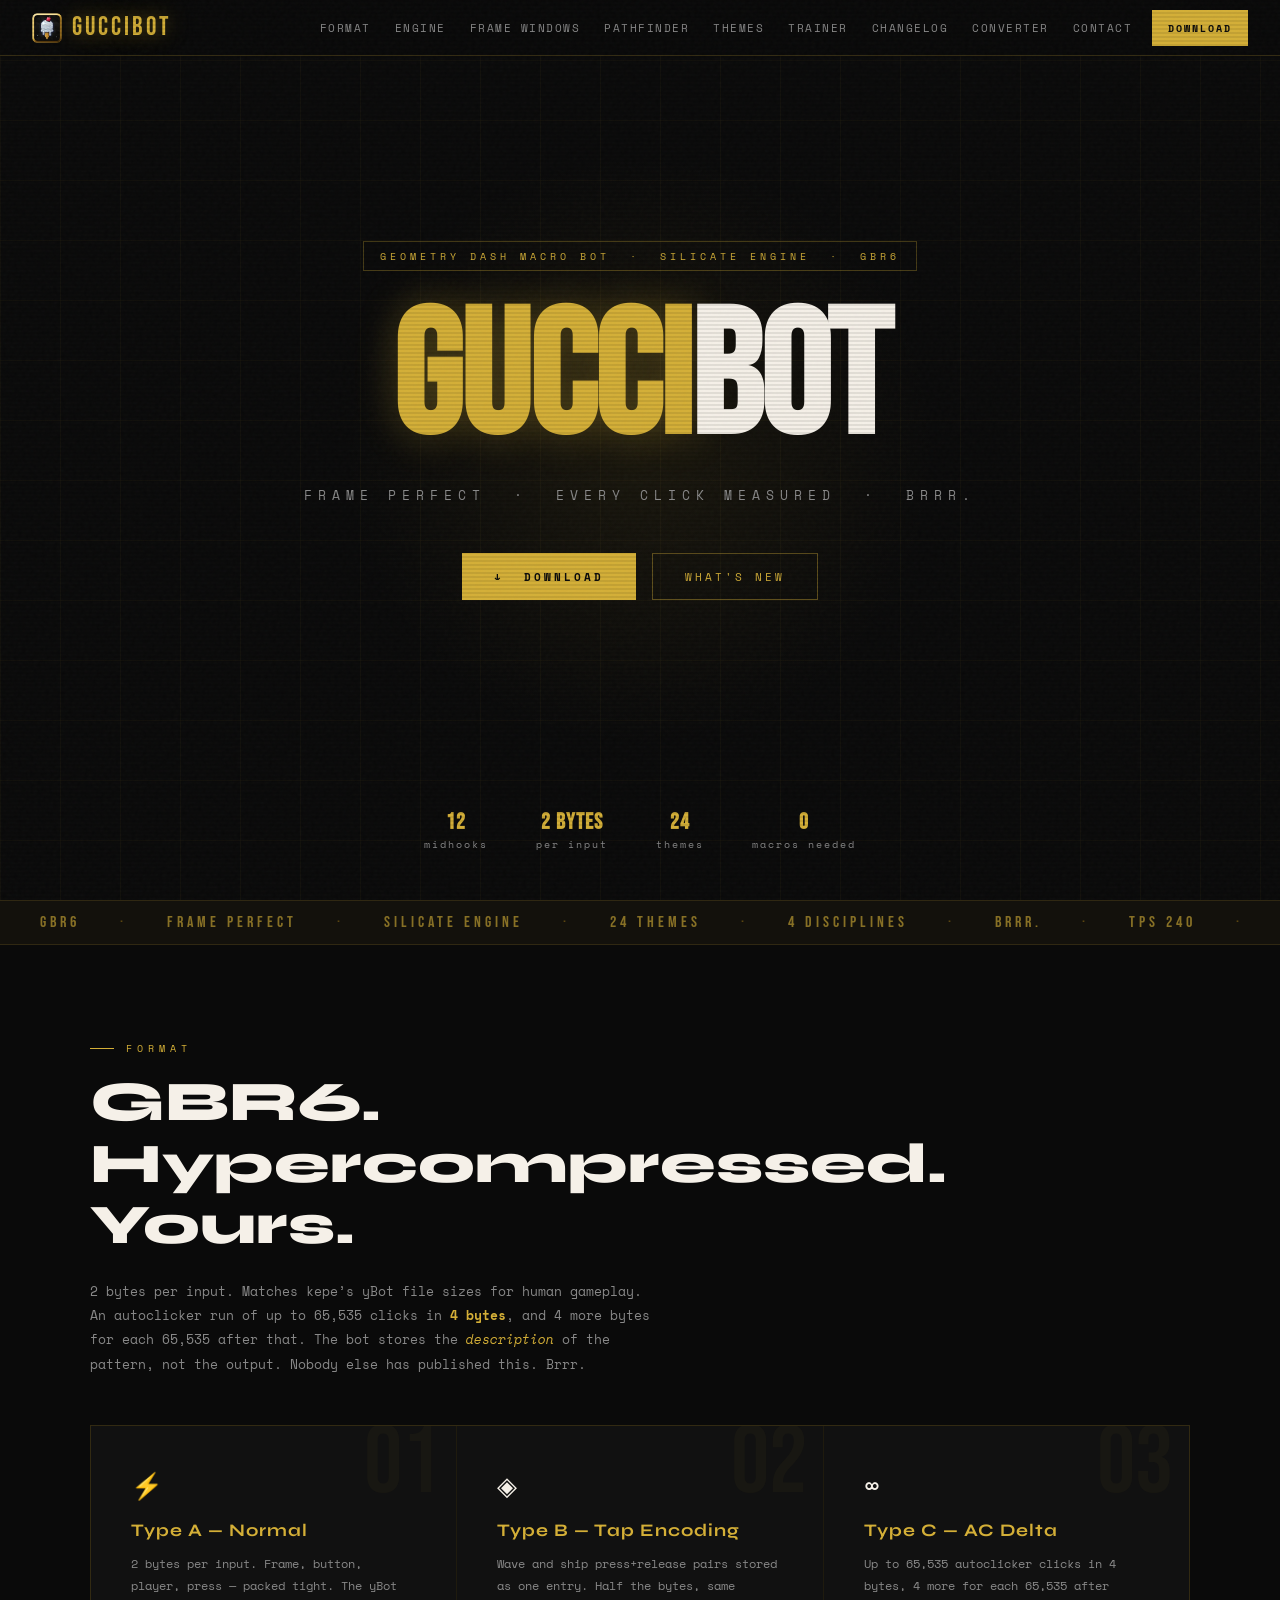
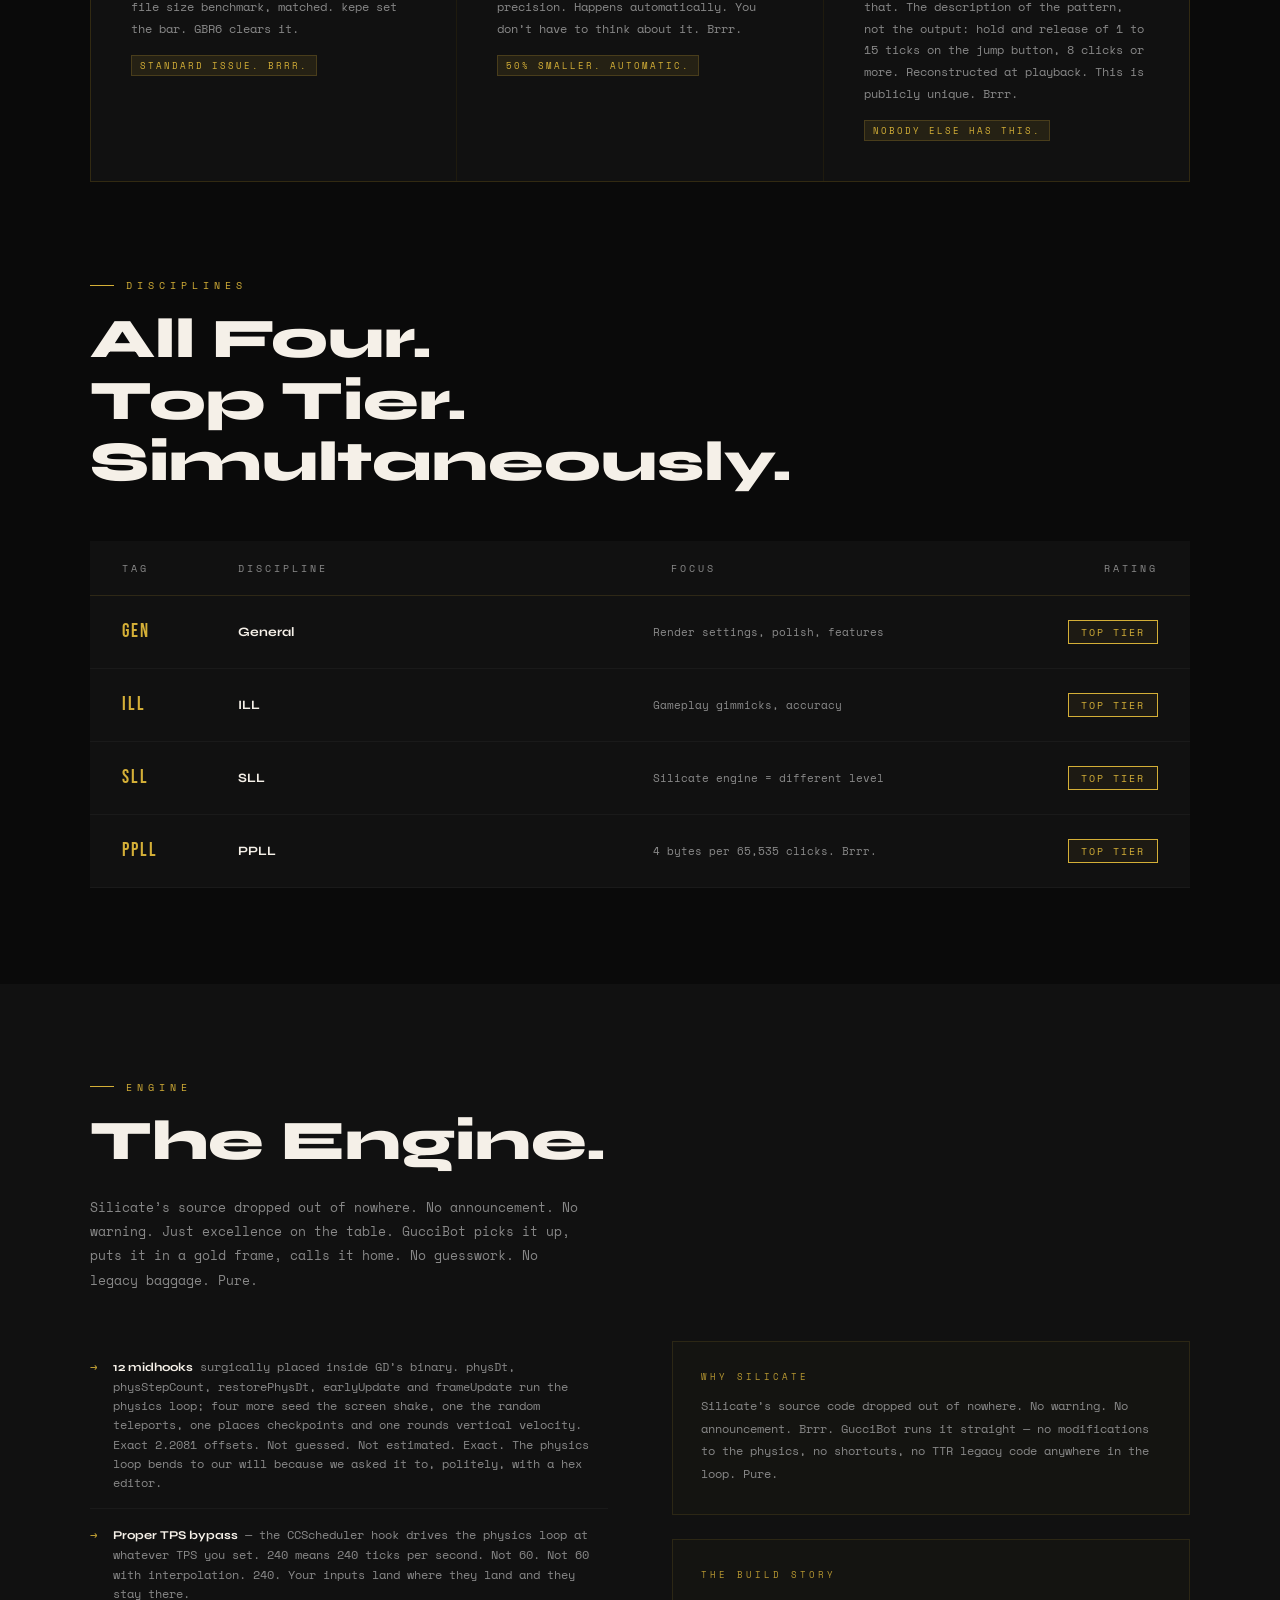
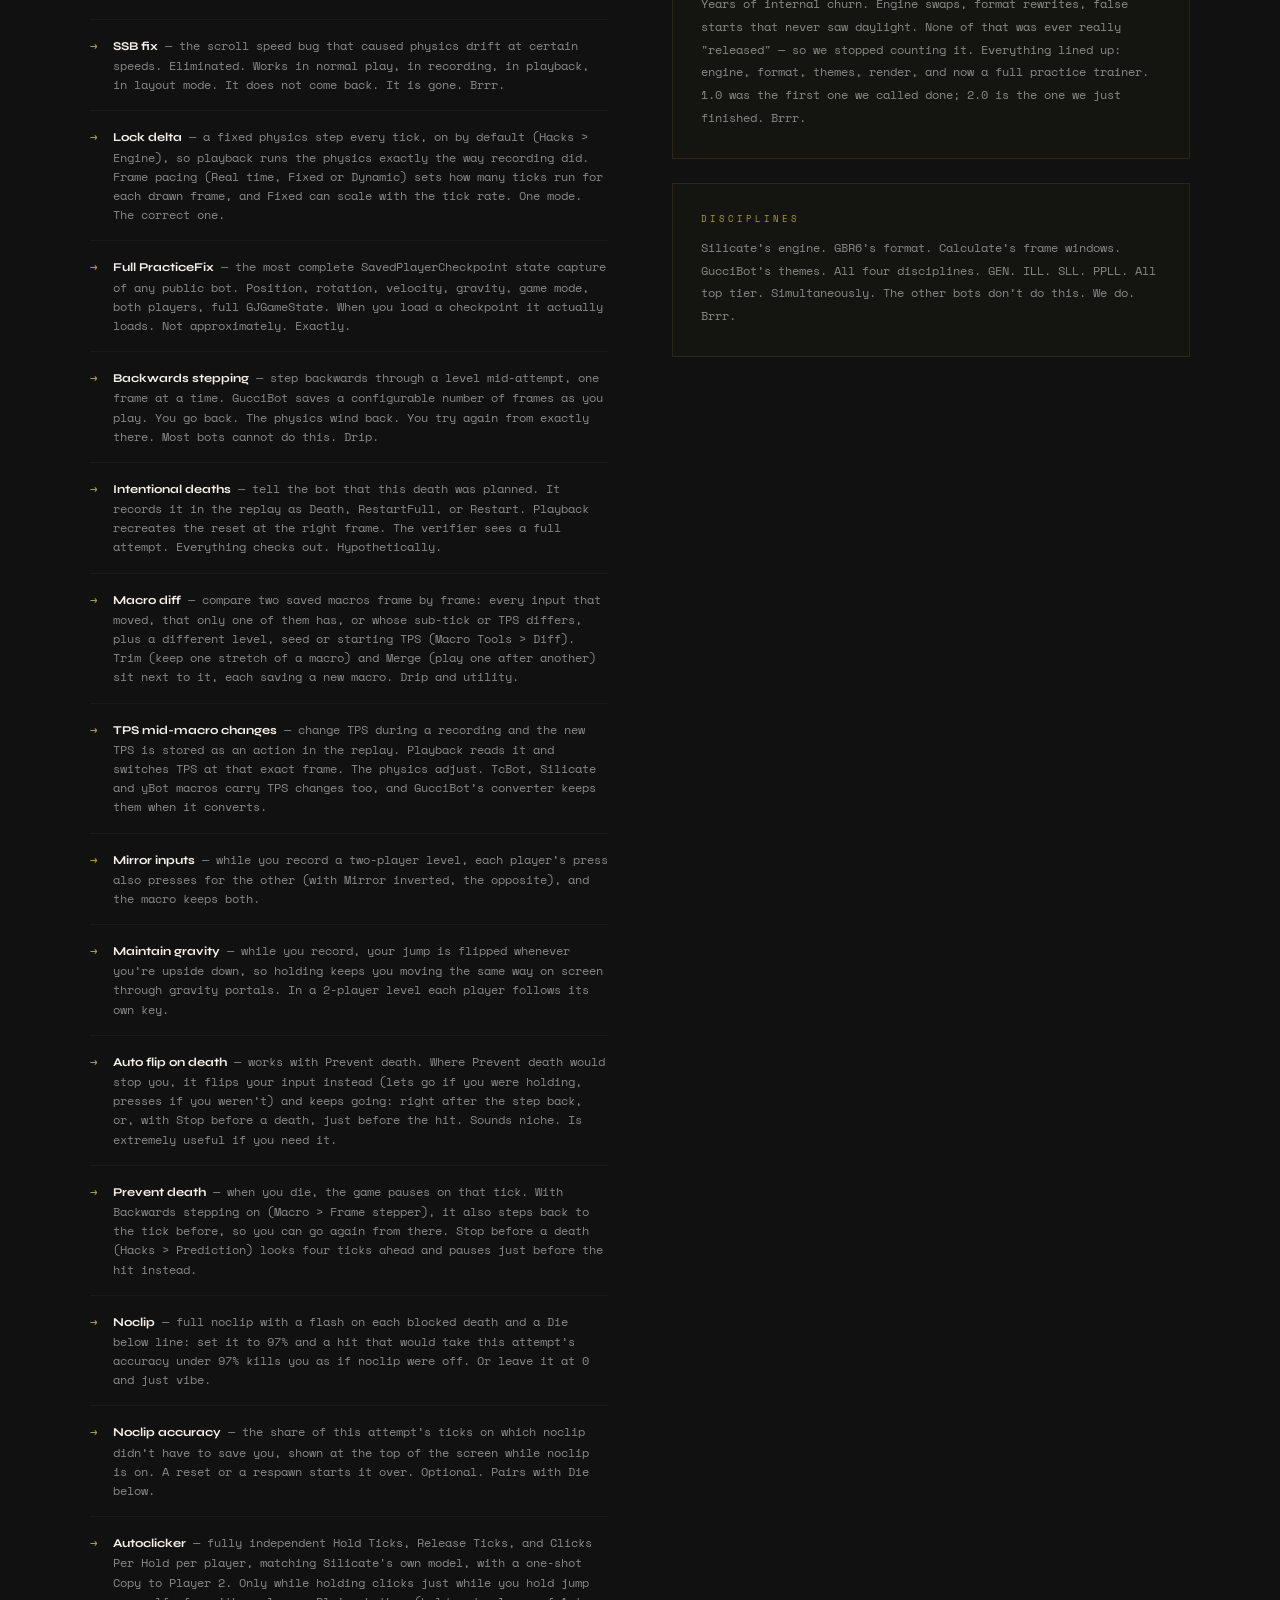
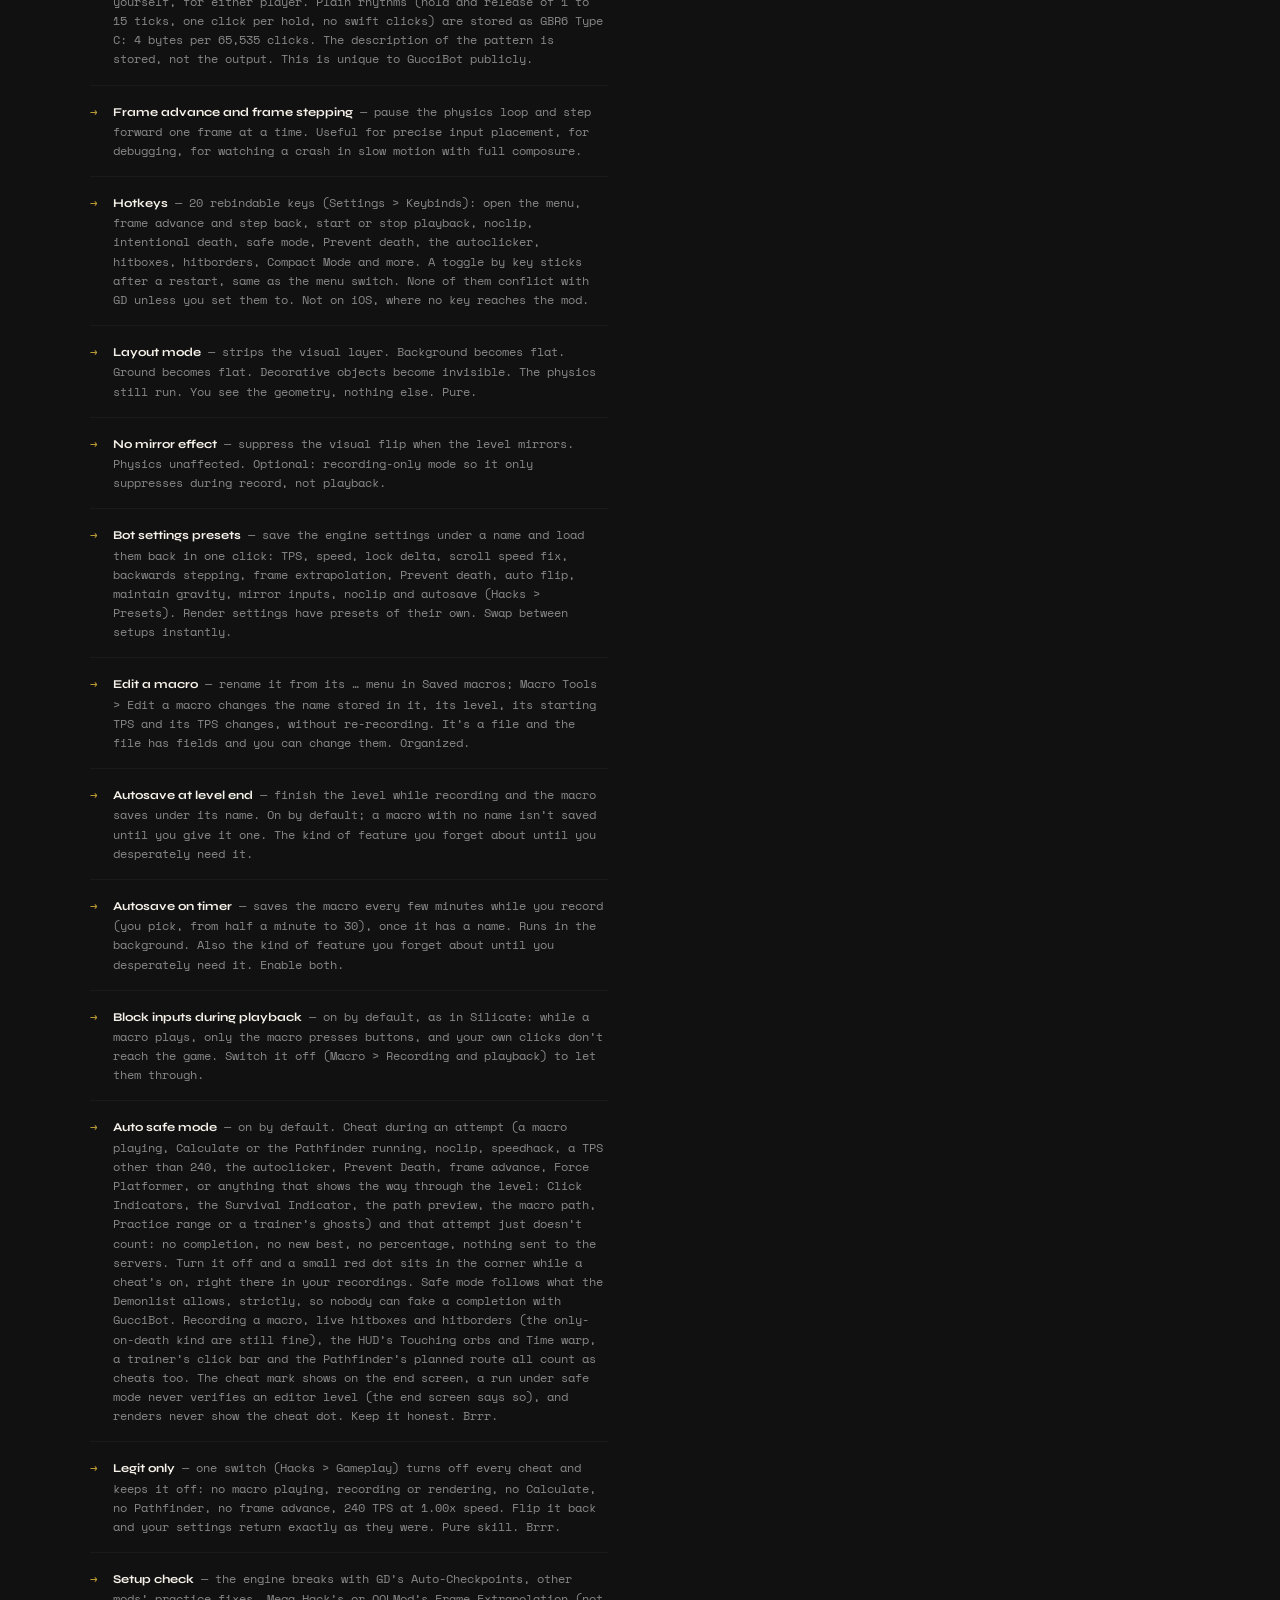
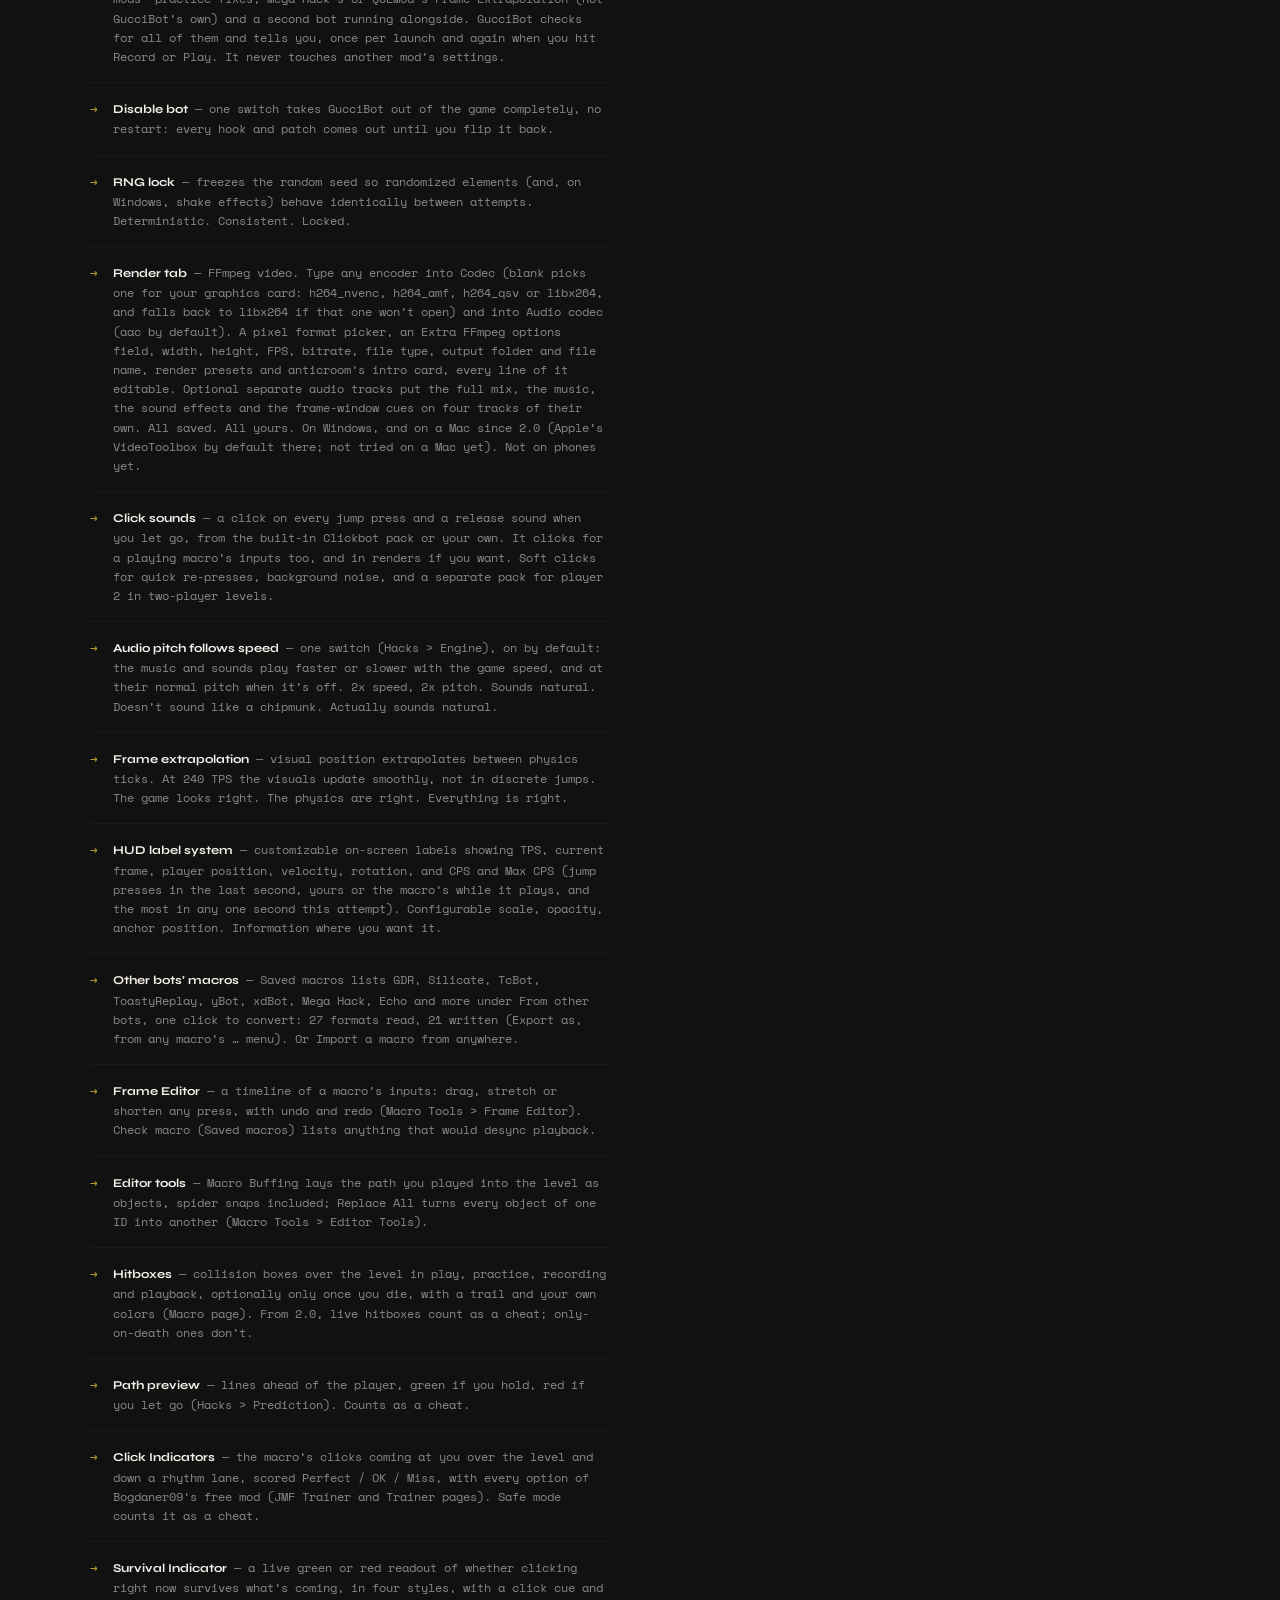
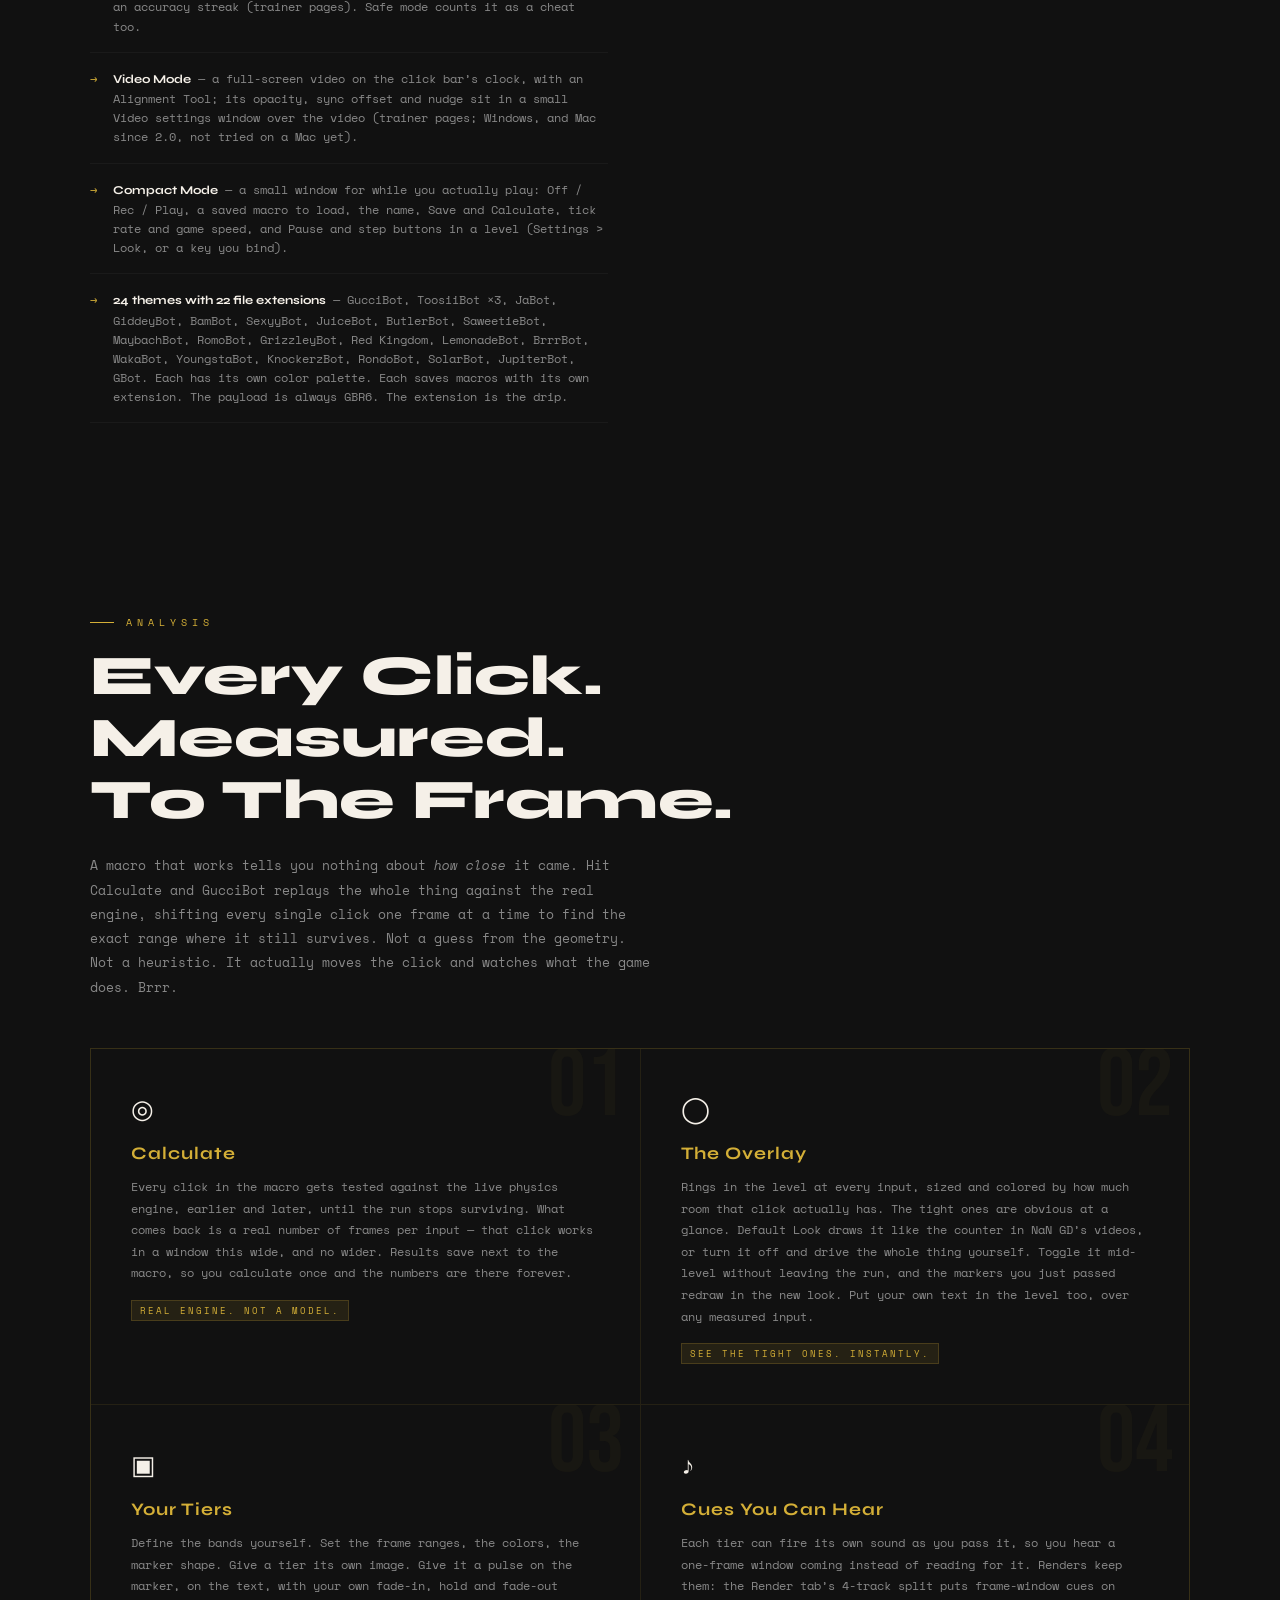
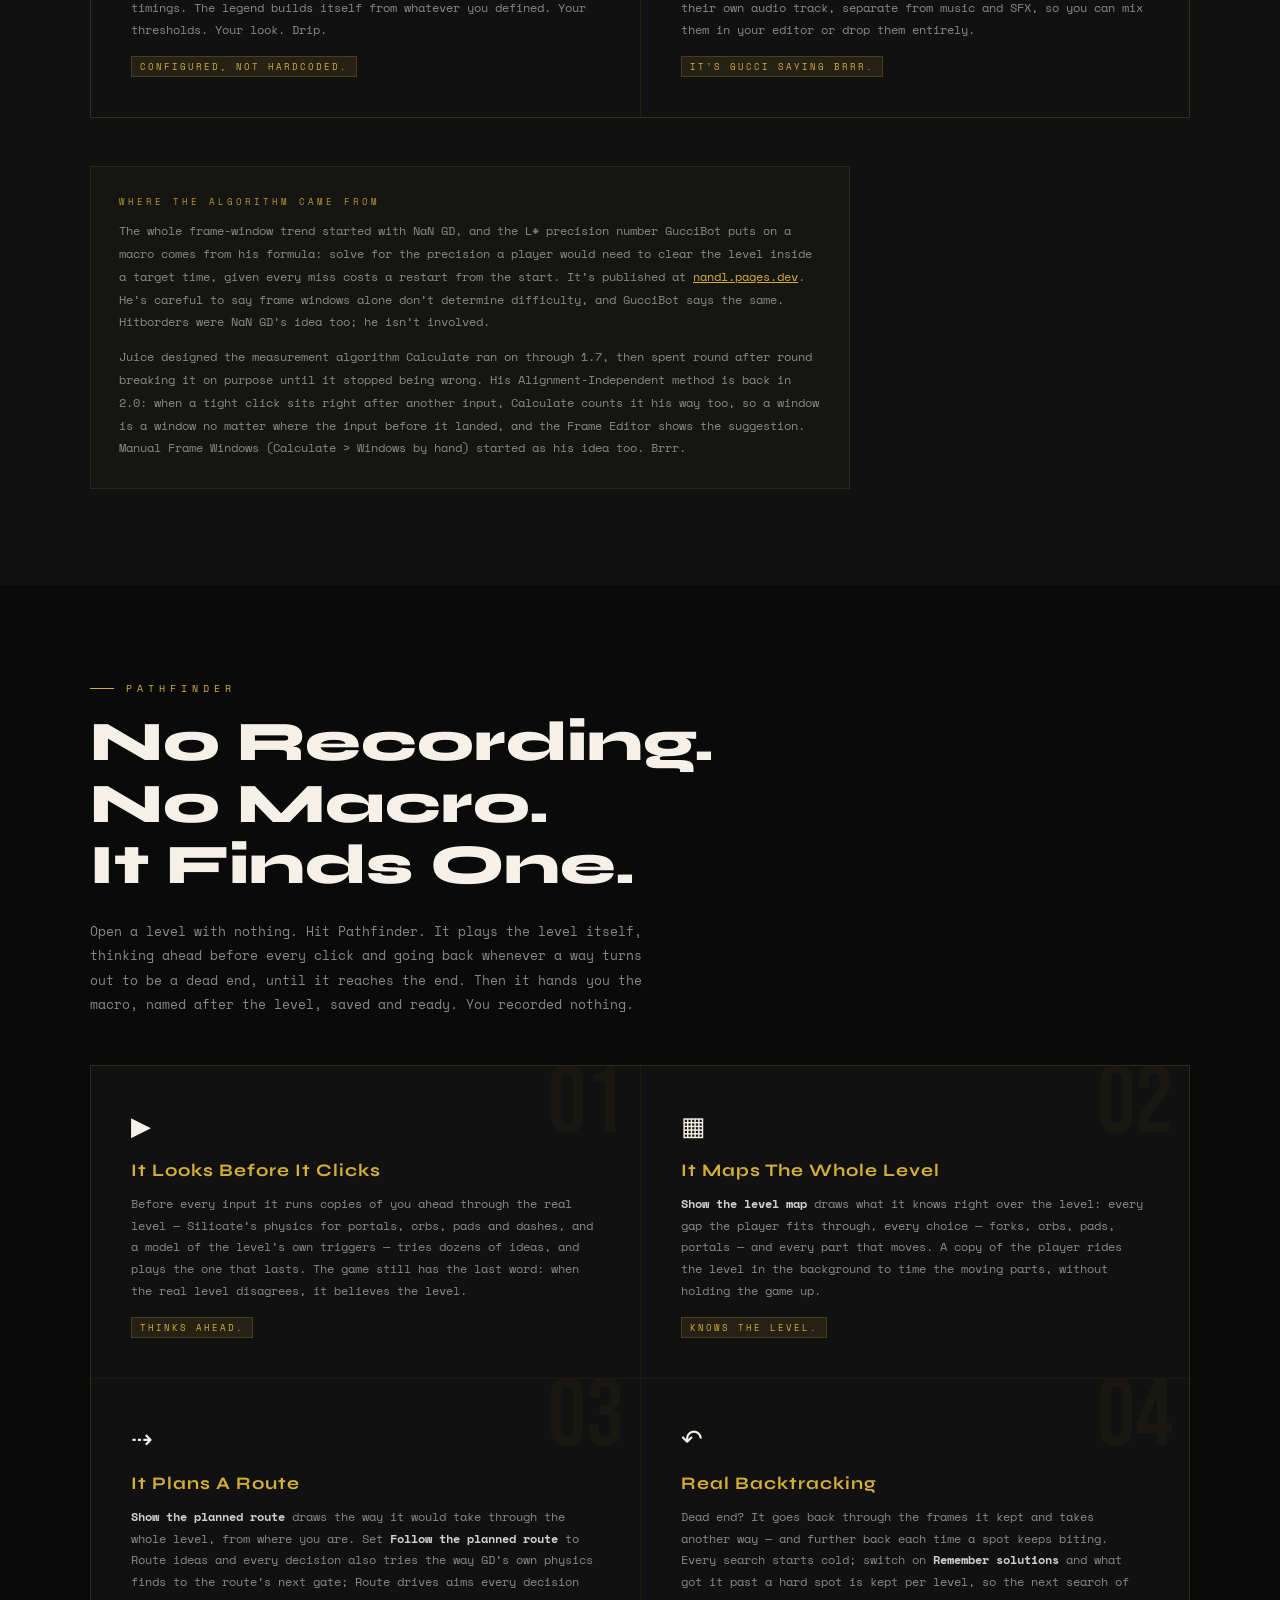
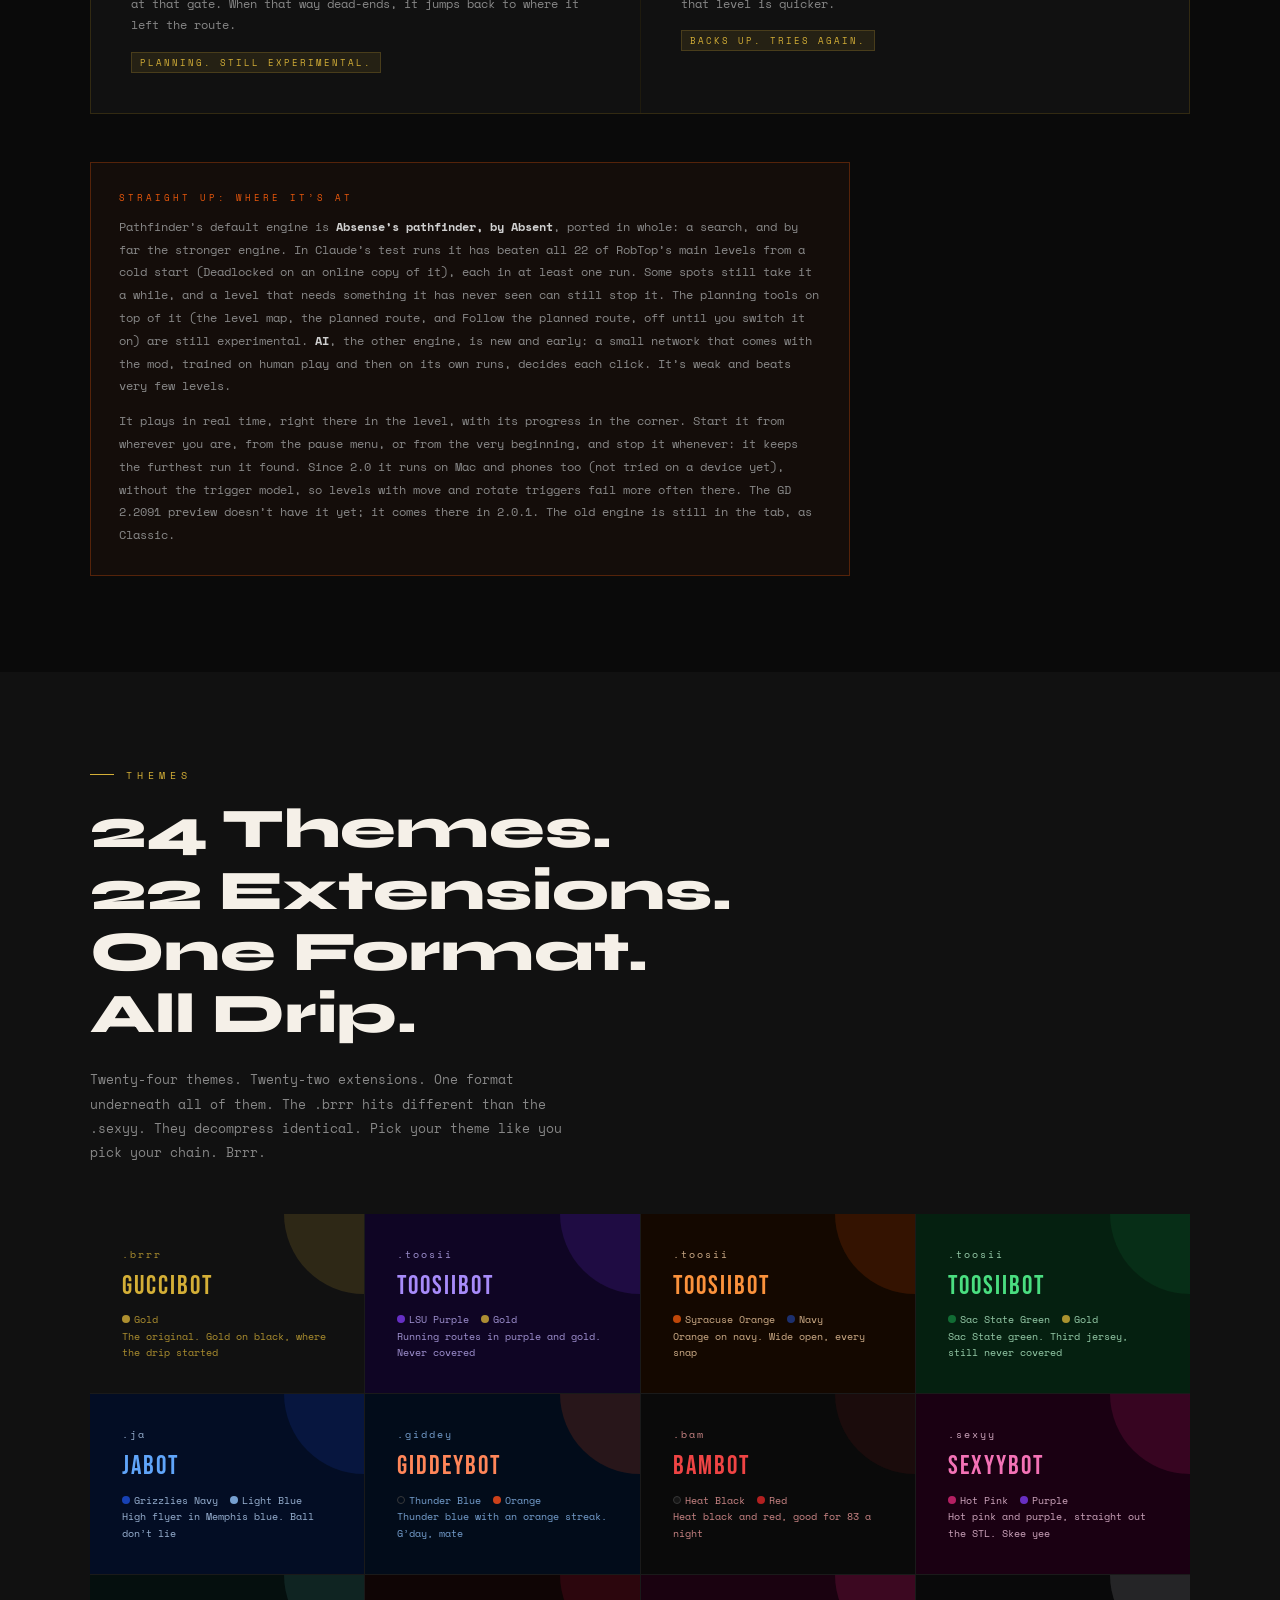
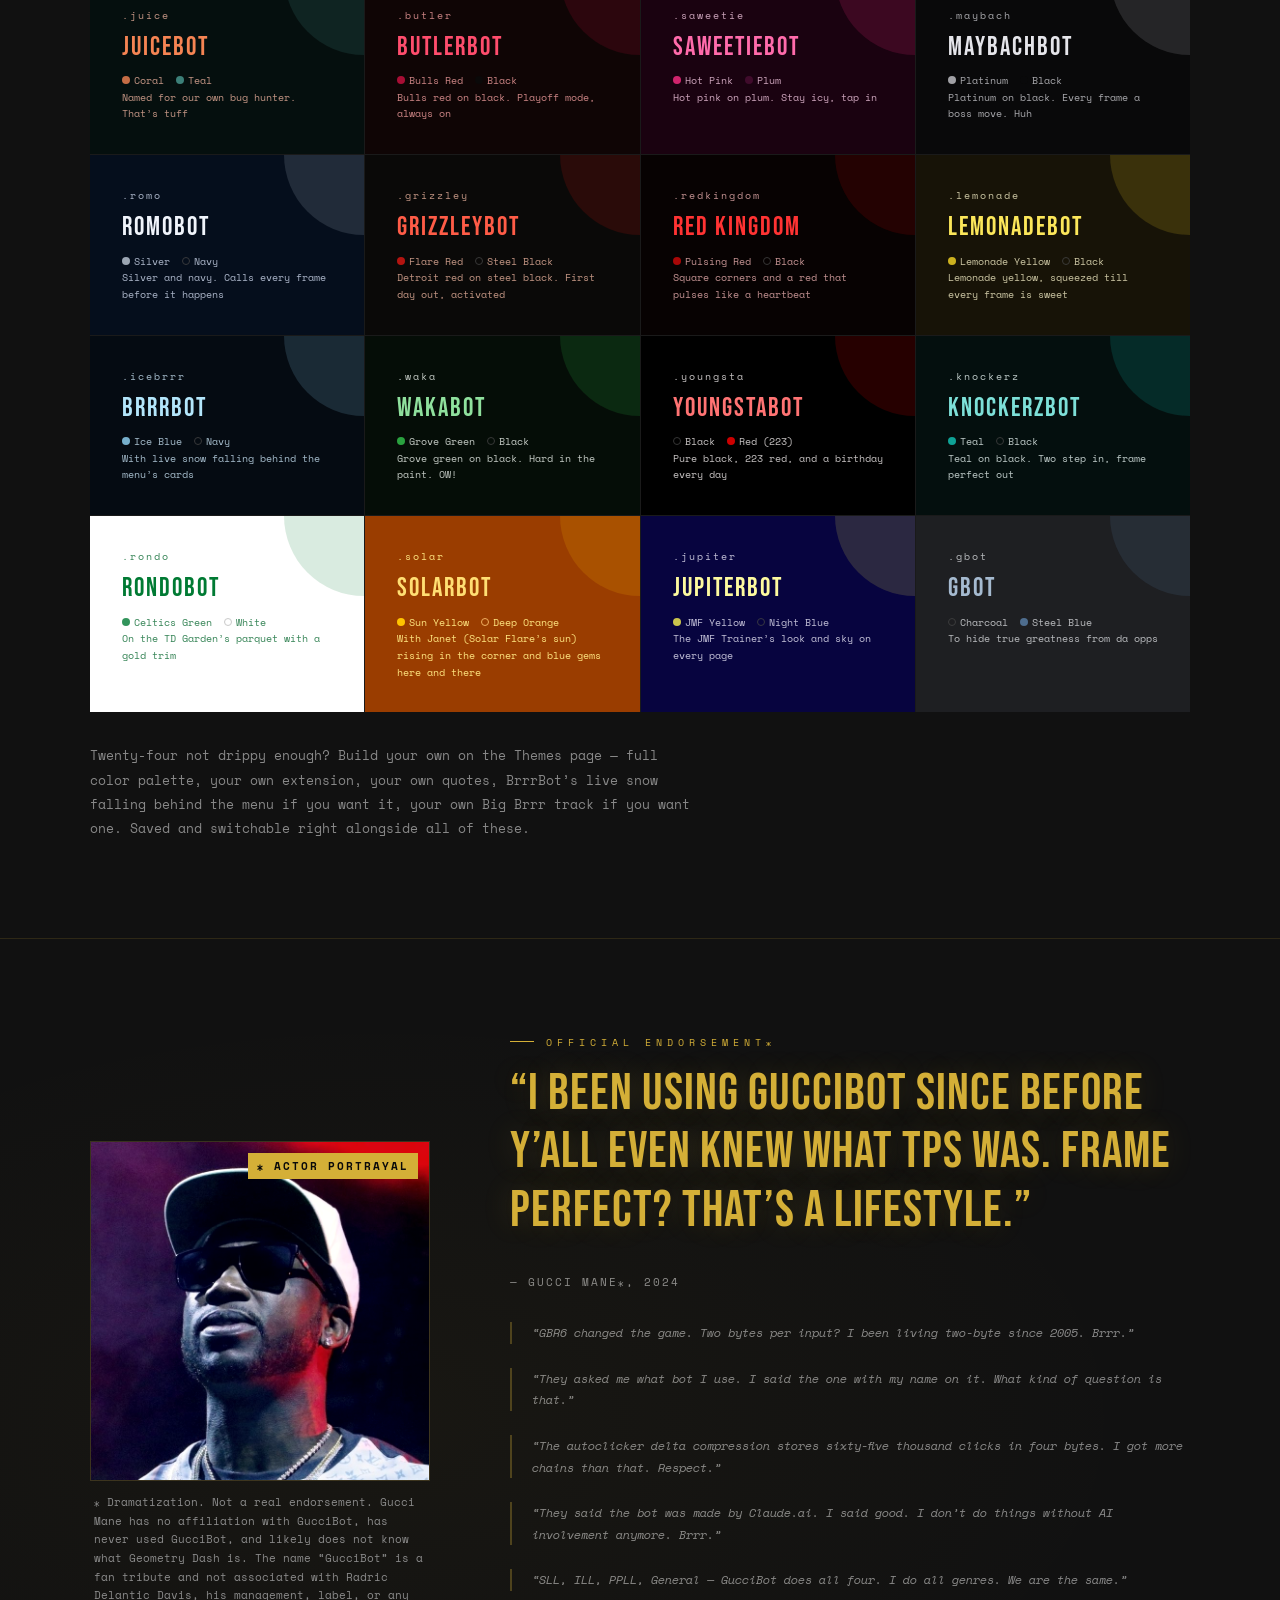
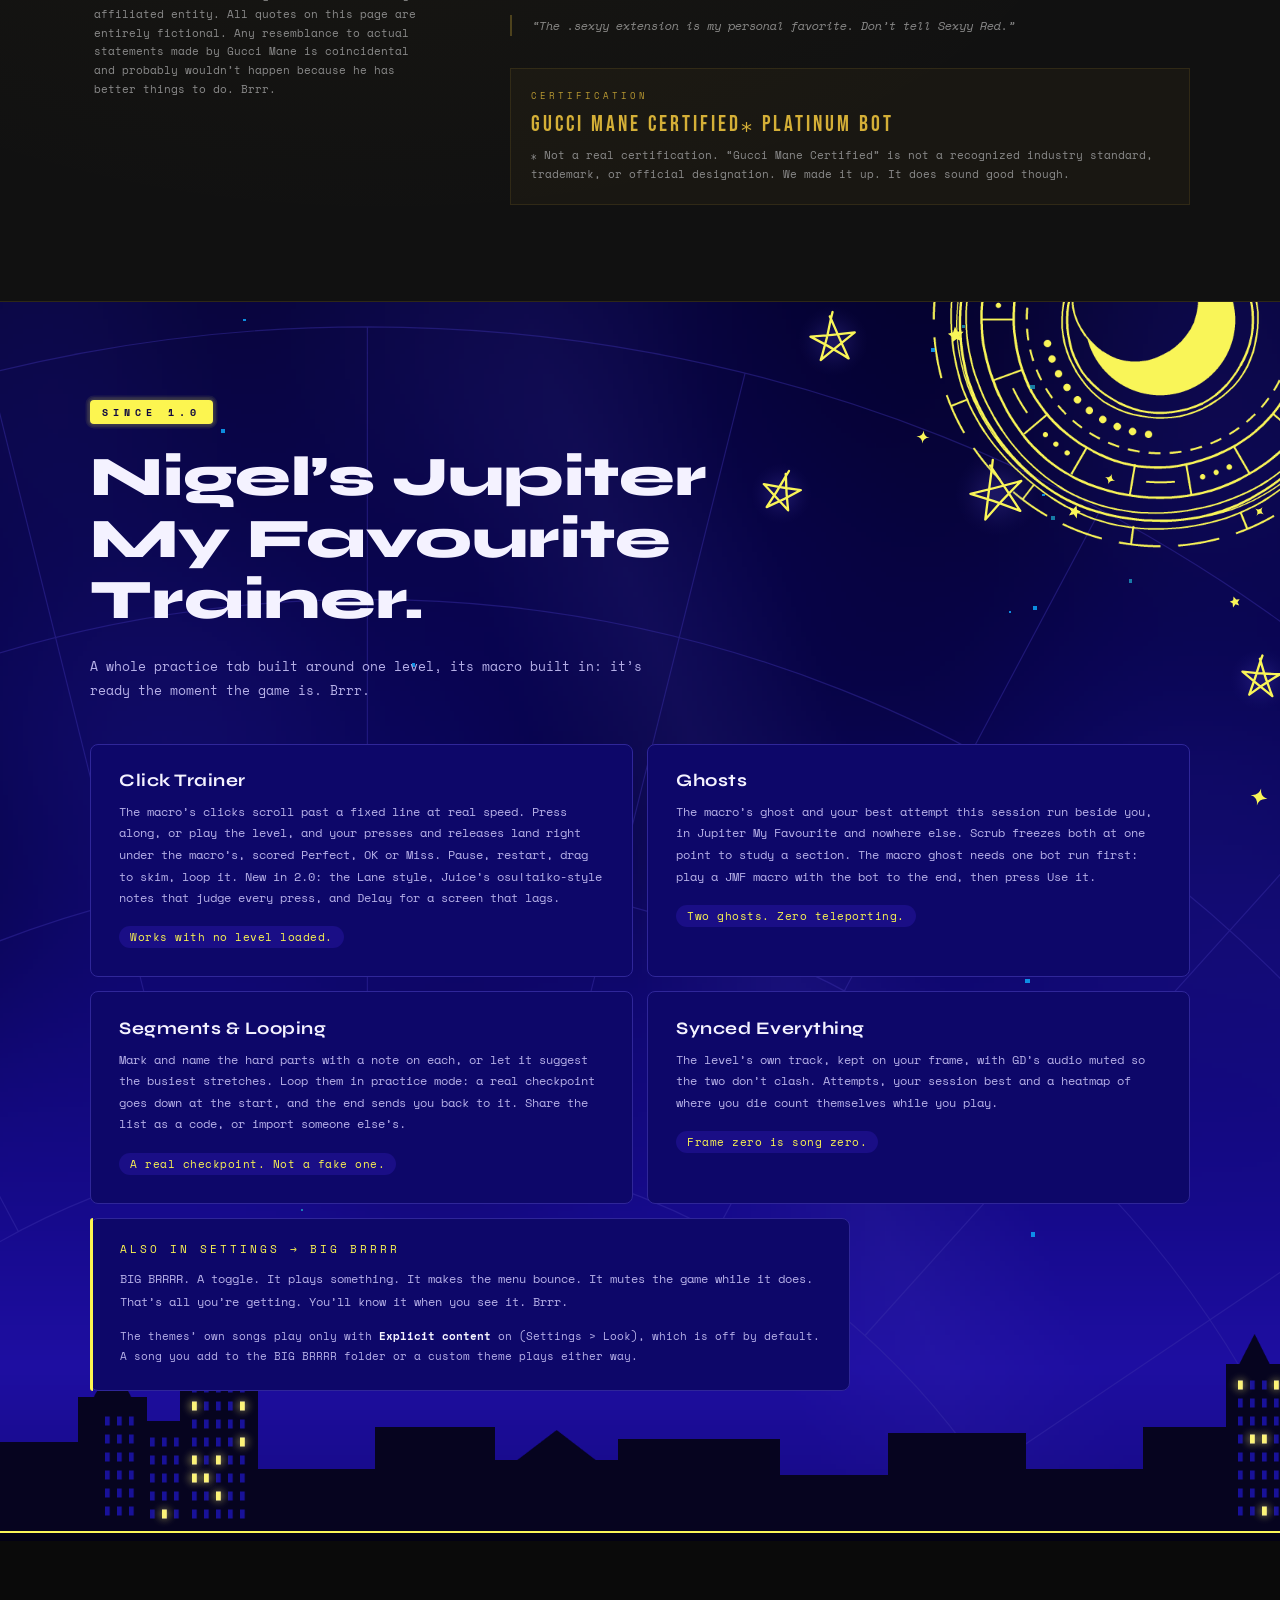
==== index.html @ d1a904bc "Site: the JMF Trainer text, tighter and true to 2.0.0 Nigel: the section's text "could look a lil re" ====
<!DOCTYPE html>
<html lang="en">
<head>
<meta charset="UTF-8">
<meta name="viewport" content="width=device-width, initial-scale=1.0">
<script>document.documentElement.classList.add('js');addEventListener('load',function(){if(!window.GucciBotReady)document.documentElement.classList.remove('js')})</script>
<title>GucciBot 2.0 — Frame Perfect. GBR6. Brrr.</title>
<meta name="description" content="A free Geometry Dash macro bot for Geode: frame-perfect record and playback, Calculate's frame windows, a Pathfinder that plays levels itself, and a macro converter. Windows, Mac, iOS and Android.">
<meta property="og:type" content="website">
<meta property="og:url" content="https://guccibot.net/">
<link rel="canonical" href="https://guccibot.net/">
<meta property="og:title" content="GucciBot — Frame Perfect. GBR6. Brrr.">
<meta property="og:description" content="A free Geometry Dash macro bot for Geode: frame-perfect record and playback, Calculate's frame windows, a Pathfinder that plays levels itself, and a macro converter. Windows, Mac, iOS and Android.">
<meta property="og:image" content="https://guccibot.net/static/images/og-image.png">
<meta property="og:image:width" content="1200">
<meta property="og:image:height" content="630">
<meta property="og:image:alt" content="The GucciBot logo, an ice cream cone with a diamond scoop and a ruby cube on top in a gold frame, next to the name GucciBot">
<meta name="twitter:card" content="summary_large_image">
<meta name="twitter:title" content="GucciBot — Frame Perfect. GBR6. Brrr.">
<meta name="twitter:description" content="A free Geometry Dash macro bot for Geode: frame-perfect record and playback, Calculate's frame windows, a Pathfinder that plays levels itself, and a macro converter. Windows, Mac, iOS and Android.">
<meta name="twitter:image" content="https://guccibot.net/static/images/og-image.png">
<meta name="twitter:image:alt" content="The GucciBot logo, an ice cream cone with a diamond scoop and a ruby cube on top in a gold frame, next to the name GucciBot">
<link rel="icon" href="/favicon.ico?v=20261102" sizes="any">
<link rel="icon" href="/favicon-32.png?v=20261102" type="image/png" sizes="32x32">
<link rel="apple-touch-icon" href="/apple-touch-icon.png?v=20261102">
<link rel="manifest" href="/site.webmanifest">
<meta name="theme-color" content="#111110">
<link rel="preconnect" href="https://fonts.googleapis.com">
<link href="https://fonts.googleapis.com/css2?family=Bebas+Neue&family=Space+Mono:ital,wght@0,400;0,700;1,400&family=Syne:wght@400;700;800&display=swap" rel="stylesheet">
<link rel="stylesheet" href="/static/css/guccibot.css?v=20261123k">
</head>
<body>

<!-- NAVIGATION (the same on every page; only the hrefs differ) -->
<nav aria-label="Main">
  <a class="nav-logo" href="#home"><img class="nav-mark" src="/static/images/logo-96.png" alt="" width="30" height="30">GucciBot</a>
  <ul class="nav-links" id="nav-links">
    <li><a href="#features">Format</a></li>
    <li><a href="#engine">Engine</a></li>
    <li><a href="#windows">Frame Windows</a></li>
    <li><a href="#pathfinder">Pathfinder</a></li>
    <li><a href="#themes">Themes</a></li>
    <li><a href="#trainer">Trainer</a></li>
    <li><a href="/changelog/">Changelog</a></li>
    <li><a href="/converter/">Converter</a></li>
    <li><a href="/contact/">Contact</a></li>
  </ul>
  <a class="nav-cta" href="#download">Download</a>
  <button class="nav-toggle" type="button" aria-expanded="false" aria-controls="nav-links"><span class="nav-toggle-icon" aria-hidden="true"></span><span class="nav-toggle-label">Menu</span></button>
  <button class="nav-scrim" type="button" tabindex="-1" aria-hidden="true"></button>
</nav>

<!-- HERO -->
<div class="hero" id="home">
  <div class="hero-grid-bg"></div>
  <div class="hero-glow"></div>
  <div class="hero-content">
    <div class="hero-tag">Geometry Dash Macro Bot &nbsp;·&nbsp; Silicate Engine &nbsp;·&nbsp; GBR6</div>
    <h1 class="hero-title">
      <span class="gold">Gucci</span>Bot
    </h1>
    <p class="hero-subtitle">Frame perfect &nbsp;·&nbsp; Every click measured &nbsp;·&nbsp; Brrr.</p>
    <div class="hero-cta">
      <a href="#download" class="btn btn-primary">↓ &nbsp;Download</a>
      <a href="/changelog/" class="btn btn-secondary">What's new</a>
    </div>
  </div>
  <div class="hero-stats">
    <div><span>12</span>midhooks</div>
    <div><span>2 bytes</span>per input</div>
    <div><span>24</span>themes</div>
    <div><span>0</span>macros needed</div>
  </div>
</div>

<!-- MARQUEE -->
<div class="marquee-wrapper">
  <div class="marquee-track" id="marquee">
    <!-- items duplicated in JS -->
  </div>
</div>

<!-- GBR6 FORMAT SECTION -->
<section id="features">
  <div class="container">
    <div class="reveal">
      <div class="section-label">Format</div>
      <h2 class="section-title">GBR6.<br>Hyper&shy;compressed.<br>Yours.</h2>
      <p style="max-width:560px; font-size:0.8rem; color:#888; line-height:1.9;">
        2 bytes per input. Matches kepe&rsquo;s yBot file sizes for human gameplay.<br>
        An autoclicker run of up to 65,535 clicks in <strong style="color:var(--gold)">4 bytes</strong>, and 4 more bytes for each 65,535 after that.
        The bot stores the <em style="color:var(--gold)">description</em> of the pattern, not the output. Nobody else has published this. Brrr.
      </p>
    </div>
    <div class="feature-grid reveal">
      <div class="feature-card" data-num="01">
        <div class="feature-icon">⚡</div>
        <div class="feature-name">Type A &mdash; Normal</div>
        <div class="feature-desc">2 bytes per input. Frame, button, player, press — packed tight. The yBot file size benchmark, matched. kepe set the bar. GBR6 clears it.</div>
        <div class="feature-badge">Standard issue. Brrr.</div>
      </div>
      <div class="feature-card" data-num="02">
        <div class="feature-icon">◈</div>
        <div class="feature-name">Type B &mdash; Tap Encoding</div>
        <div class="feature-desc">Wave and ship press+release pairs stored as one entry. Half the bytes, same precision. Happens automatically. You don&rsquo;t have to think about it. Brrr.</div>
        <div class="feature-badge">50% smaller. Automatic.</div>
      </div>
      <div class="feature-card" data-num="03">
        <div class="feature-icon">∞</div>
        <div class="feature-name">Type C &mdash; AC Delta</div>
        <div class="feature-desc">Up to 65,535 autoclicker clicks in 4 bytes, 4 more for each 65,535 after that. The description of the pattern, not the output: hold and release of 1 to 15 ticks on the jump button, 8 clicks or more. Reconstructed at playback. This is publicly unique. Brrr.</div>
        <div class="feature-badge">Nobody else has this.</div>
      </div>
    </div>
  </div>
</section>

<!-- DISCIPLINES -->
<section style="padding-top:0">
  <div class="container">
    <div class="reveal">
      <div class="section-label">Disciplines</div>
      <h2 class="section-title">All Four.<br>Top Tier.<br>Simul&shy;taneously.</h2>
    </div>
    <div class="disciplines reveal">
      <div class="disc-row">
        <div>Tag</div>
        <div>Discipline</div>
        <div>Focus</div>
        <div>Rating</div>
      </div>
      <div class="disc-row">
        <div class="disc-tag">GEN</div>
        <div><div class="disc-name">General</div></div>
        <div class="disc-focus">Render settings, polish, features</div>
        <div class="disc-status status-top">Top Tier</div>
      </div>
      <div class="disc-row">
        <div class="disc-tag">ILL</div>
        <div><div class="disc-name">ILL</div></div>
        <div class="disc-focus">Gameplay gimmicks, accuracy</div>
        <div class="disc-status status-top">Top Tier</div>
      </div>
      <div class="disc-row">
        <div class="disc-tag">SLL</div>
        <div><div class="disc-name">SLL</div></div>
        <div class="disc-focus">Silicate engine = different level</div>
        <div class="disc-status status-top">Top Tier</div>
      </div>
      <div class="disc-row">
        <div class="disc-tag">PPLL</div>
        <div><div class="disc-name">PPLL</div></div>
        <div class="disc-focus">4 bytes per 65,535 clicks. Brrr.</div>
        <div class="disc-status status-top">Top Tier</div>
      </div>
    </div>
  </div>
</section>

<!-- ENGINE -->
<section id="engine" style="background:var(--near-black)">
  <div class="container">
    <div class="reveal">
      <div class="section-label">Engine</div>
      <h2 class="section-title">The Engine.</h2>
      <p style="max-width:500px; font-size:0.8rem; color:#888; line-height:1.9;">
        Silicate&rsquo;s source dropped out of nowhere. No announcement. No warning. Just excellence on the table. GucciBot picks it up, puts it in a gold frame, calls it home. No guesswork. No legacy baggage. Pure.
      </p>
    </div>
    <div class="engine-split">
      <ul class="engine-list reveal">
        <li><span><span class="engine-highlight">12 midhooks</span> surgically placed inside GD&rsquo;s binary. physDt, physStepCount, restorePhysDt, earlyUpdate and frameUpdate run the physics loop; four more seed the screen shake, one the random teleports, one places checkpoints and one rounds vertical velocity. Exact 2.2081 offsets. Not guessed. Not estimated. Exact. The physics loop bends to our will because we asked it to, politely, with a hex editor.</span></li>
        <li><span><span class="engine-highlight">Proper TPS bypass</span> — the CCScheduler hook drives the physics loop at whatever TPS you set. 240 means 240 ticks per second. Not 60. Not 60 with interpolation. 240. Your inputs land where they land and they stay there.</span></li>
        <li><span><span class="engine-highlight">SSB fix</span> — the scroll speed bug that caused physics drift at certain speeds. Eliminated. Works in normal play, in recording, in playback, in layout mode. It does not come back. It is gone. Brrr.</span></li>
        <li><span><span class="engine-highlight">Lock delta</span> — a fixed physics step every tick, on by default (Hacks &gt; Engine), so playback runs the physics exactly the way recording did. Frame pacing (Real time, Fixed or Dynamic) sets how many ticks run for each drawn frame, and Fixed can scale with the tick rate. One mode. The correct one.</span></li>
        <li><span><span class="engine-highlight">Full PracticeFix</span> — the most complete SavedPlayerCheckpoint state capture of any public bot. Position, rotation, velocity, gravity, game mode, both players, full GJGameState. When you load a checkpoint it actually loads. Not approximately. Exactly.</span></li>
        <li><span><span class="engine-highlight">Backwards stepping</span> — step backwards through a level mid-attempt, one frame at a time. GucciBot saves a configurable number of frames as you play. You go back. The physics wind back. You try again from exactly there. Most bots cannot do this. Drip.</span></li>
        <li><span><span class="engine-highlight">Intentional deaths</span> — tell the bot that this death was planned. It records it in the replay as Death, RestartFull, or Restart. Playback recreates the reset at the right frame. The verifier sees a full attempt. Everything checks out. Hypothetically.</span></li>
        <li><span><span class="engine-highlight">Macro diff</span> — compare two saved macros frame by frame: every input that moved, that only one of them has, or whose sub-tick or TPS differs, plus a different level, seed or starting TPS (Macro Tools &gt; Diff). Trim (keep one stretch of a macro) and Merge (play one after another) sit next to it, each saving a new macro. Drip and utility.</span></li>
        <li><span><span class="engine-highlight">TPS mid-macro changes</span> — change TPS during a recording and the new TPS is stored as an action in the replay. Playback reads it and switches TPS at that exact frame. The physics adjust. TcBot, Silicate and yBot macros carry TPS changes too, and GucciBot&rsquo;s converter keeps them when it converts.</span></li>
        <li><span><span class="engine-highlight">Mirror inputs</span> — while you record a two-player level, each player&rsquo;s press also presses for the other (with Mirror inverted, the opposite), and the macro keeps both.</span></li>
        <li><span><span class="engine-highlight">Maintain gravity</span> — while you record, your jump is flipped whenever you&rsquo;re upside down, so holding keeps you moving the same way on screen through gravity portals. In a 2-player level each player follows its own key.</span></li>
        <li><span><span class="engine-highlight">Auto flip on death</span> — works with Prevent death. Where Prevent death would stop you, it flips your input instead (lets go if you were holding, presses if you weren&rsquo;t) and keeps going: right after the step back, or, with Stop before a death, just before the hit. Sounds niche. Is extremely useful if you need it.</span></li>
        <li><span><span class="engine-highlight">Prevent death</span> — when you die, the game pauses on that tick. With Backwards stepping on (Macro &gt; Frame stepper), it also steps back to the tick before, so you can go again from there. Stop before a death (Hacks &gt; Prediction) looks four ticks ahead and pauses just before the hit instead.</span></li>
        <li><span><span class="engine-highlight">Noclip</span> — full noclip with a flash on each blocked death and a Die below line: set it to 97% and a hit that would take this attempt&rsquo;s accuracy under 97% kills you as if noclip were off. Or leave it at 0 and just vibe.</span></li>
        <li><span><span class="engine-highlight">Noclip accuracy</span> — the share of this attempt&rsquo;s ticks on which noclip didn&rsquo;t have to save you, shown at the top of the screen while noclip is on. A reset or a respawn starts it over. Optional. Pairs with Die below.</span></li>
        <li><span><span class="engine-highlight">Autoclicker</span> — fully independent Hold Ticks, Release Ticks, and Clicks Per Hold per player, matching Silicate's own model, with a one-shot Copy to Player 2. Only while holding clicks just while you hold jump yourself, for either player. Plain rhythms (hold and release of 1 to 15 ticks, one click per hold, no swift clicks) are stored as GBR6 Type C: 4 bytes per 65,535 clicks. The description of the pattern is stored, not the output. This is unique to GucciBot publicly.</span></li>
        <li><span><span class="engine-highlight">Frame advance and frame stepping</span> — pause the physics loop and step forward one frame at a time. Useful for precise input placement, for debugging, for watching a crash in slow motion with full composure.</span></li>
        <li><span><span class="engine-highlight">Hotkeys</span> — 20 rebindable keys (Settings &gt; Keybinds): open the menu, frame advance and step back, start or stop playback, noclip, intentional death, safe mode, Prevent death, the autoclicker, hitboxes, hitborders, Compact Mode and more. A toggle by key sticks after a restart, same as the menu switch. None of them conflict with GD unless you set them to. Not on iOS, where no key reaches the mod.</span></li>
        <li><span><span class="engine-highlight">Layout mode</span> — strips the visual layer. Background becomes flat. Ground becomes flat. Decorative objects become invisible. The physics still run. You see the geometry, nothing else. Pure.</span></li>
        <li><span><span class="engine-highlight">No mirror effect</span> — suppress the visual flip when the level mirrors. Physics unaffected. Optional: recording-only mode so it only suppresses during record, not playback.</span></li>
        <li><span><span class="engine-highlight">Bot settings presets</span> — save the engine settings under a name and load them back in one click: TPS, speed, lock delta, scroll speed fix, backwards stepping, frame extrapolation, Prevent death, auto flip, maintain gravity, mirror inputs, noclip and autosave (Hacks &gt; Presets). Render settings have presets of their own. Swap between setups instantly.</span></li>
        <li><span><span class="engine-highlight">Edit a macro</span> — rename it from its &hellip; menu in Saved macros; Macro Tools &gt; Edit a macro changes the name stored in it, its level, its starting TPS and its TPS changes, without re-recording. It&rsquo;s a file and the file has fields and you can change them. Organized.</span></li>
        <li><span><span class="engine-highlight">Autosave at level end</span> — finish the level while recording and the macro saves under its name. On by default; a macro with no name isn&rsquo;t saved until you give it one. The kind of feature you forget about until you desperately need it.</span></li>
        <li><span><span class="engine-highlight">Autosave on timer</span> — saves the macro every few minutes while you record (you pick, from half a minute to 30), once it has a name. Runs in the background. Also the kind of feature you forget about until you desperately need it. Enable both.</span></li>
        <li><span><span class="engine-highlight">Block inputs during playback</span> — on by default, as in Silicate: while a macro plays, only the macro presses buttons, and your own clicks don&rsquo;t reach the game. Switch it off (Macro &gt; Recording and playback) to let them through.</span></li>
        <li><span><span class="engine-highlight">Auto safe mode</span> — on by default. Cheat during an attempt (a macro playing, Calculate or the Pathfinder running, noclip, speedhack, a TPS other than 240, the autoclicker, Prevent Death, frame advance, Force Platformer, or anything that shows the way through the level: Click Indicators, the Survival Indicator, the path preview, the macro path, Practice range or a trainer&rsquo;s ghosts) and that attempt just doesn&rsquo;t count: no completion, no new best, no percentage, nothing sent to the servers. Turn it off and a small red dot sits in the corner while a cheat&rsquo;s on, right there in your recordings. Safe mode follows what the Demonlist allows, strictly, so nobody can fake a completion with GucciBot. Recording a macro, live hitboxes and hitborders (the only-on-death kind are still fine), the HUD&rsquo;s Touching orbs and Time warp, a trainer&rsquo;s click bar and the Pathfinder&rsquo;s planned route all count as cheats too. The cheat mark shows on the end screen, a run under safe mode never verifies an editor level (the end screen says so), and renders never show the cheat dot. Keep it honest. Brrr.</span></li>
        <li><span><span class="engine-highlight">Legit only</span> &mdash; one switch (Hacks &gt; Gameplay) turns off every cheat and keeps it off: no macro playing, recording or rendering, no Calculate, no Pathfinder, no frame advance, 240 TPS at 1.00x speed. Flip it back and your settings return exactly as they were. Pure skill. Brrr.</span></li>
        <li><span><span class="engine-highlight">Setup check</span> — the engine breaks with GD&rsquo;s Auto-Checkpoints, other mods&rsquo; practice fixes, Mega Hack&rsquo;s or QOLMod&rsquo;s Frame Extrapolation (not GucciBot&rsquo;s own) and a second bot running alongside. GucciBot checks for all of them and tells you, once per launch and again when you hit Record or Play. It never touches another mod&rsquo;s settings.</span></li>
        <li><span><span class="engine-highlight">Disable bot</span> — one switch takes GucciBot out of the game completely, no restart: every hook and patch comes out until you flip it back.</span></li>
        <li><span><span class="engine-highlight">RNG lock</span> — freezes the random seed so randomized elements (and, on Windows, shake effects) behave identically between attempts. Deterministic. Consistent. Locked.</span></li>
        <li><span><span class="engine-highlight">Render tab</span> — FFmpeg video. Type any encoder into Codec (blank picks one for your graphics card: h264_nvenc, h264_amf, h264_qsv or libx264, and falls back to libx264 if that one won&rsquo;t open) and into Audio codec (aac by default). A pixel format picker, an Extra FFmpeg options field, width, height, FPS, bitrate, file type, output folder and file name, render presets and anticroom&rsquo;s intro card, every line of it editable. Optional separate audio tracks put the full mix, the music, the sound effects and the frame-window cues on four tracks of their own. All saved. All yours. On Windows, and on a Mac since 2.0 (Apple&rsquo;s VideoToolbox by default there; not tried on a Mac yet). Not on phones yet.</span></li>
        <li><span><span class="engine-highlight">Click sounds</span> — a click on every jump press and a release sound when you let go, from the built-in Clickbot pack or your own. It clicks for a playing macro&rsquo;s inputs too, and in renders if you want. Soft clicks for quick re-presses, background noise, and a separate pack for player 2 in two-player levels.</span></li>
        <li><span><span class="engine-highlight">Audio pitch follows speed</span> — one switch (Hacks &gt; Engine), on by default: the music and sounds play faster or slower with the game speed, and at their normal pitch when it&rsquo;s off. 2x speed, 2x pitch. Sounds natural. Doesn&rsquo;t sound like a chipmunk. Actually sounds natural.</span></li>
        <li><span><span class="engine-highlight">Frame extrapolation</span> — visual position extrapolates between physics ticks. At 240 TPS the visuals update smoothly, not in discrete jumps. The game looks right. The physics are right. Everything is right.</span></li>
        <li><span><span class="engine-highlight">HUD label system</span> — customizable on-screen labels showing TPS, current frame, player position, velocity, rotation, and CPS and Max CPS (jump presses in the last second, yours or the macro&rsquo;s while it plays, and the most in any one second this attempt). Configurable scale, opacity, anchor position. Information where you want it.</span></li>
        <li><span><span class="engine-highlight">Other bots&rsquo; macros</span> — Saved macros lists GDR, Silicate, TcBot, ToastyReplay, yBot, xdBot, Mega Hack, Echo and more under From other bots, one click to convert: 27 formats read, 21 written (Export as, from any macro&rsquo;s &hellip; menu). Or Import a macro from anywhere.</span></li>
        <li><span><span class="engine-highlight">Frame Editor</span> — a timeline of a macro&rsquo;s inputs: drag, stretch or shorten any press, with undo and redo (Macro Tools &gt; Frame Editor). Check macro (Saved macros) lists anything that would desync playback.</span></li>
        <li><span><span class="engine-highlight">Editor tools</span> — Macro Buffing lays the path you played into the level as objects, spider snaps included; Replace All turns every object of one ID into another (Macro Tools &gt; Editor Tools).</span></li>
        <li><span><span class="engine-highlight">Hitboxes</span> — collision boxes over the level in play, practice, recording and playback, optionally only once you die, with a trail and your own colors (Macro page). From 2.0, live hitboxes count as a cheat; only-on-death ones don&rsquo;t.</span></li>
        <li><span><span class="engine-highlight">Path preview</span> — lines ahead of the player, green if you hold, red if you let go (Hacks &gt; Prediction). Counts as a cheat.</span></li>
        <li><span><span class="engine-highlight">Click Indicators</span> — the macro&rsquo;s clicks coming at you over the level and down a rhythm lane, scored Perfect / OK / Miss, with every option of Bogdaner09&rsquo;s free mod (JMF Trainer and Trainer pages). Safe mode counts it as a cheat.</span></li>
        <li><span><span class="engine-highlight">Survival Indicator</span> — a live green or red readout of whether clicking right now survives what&rsquo;s coming, in four styles, with a click cue and an accuracy streak (trainer pages). Safe mode counts it as a cheat too.</span></li>
        <li><span><span class="engine-highlight">Video Mode</span> — a full-screen video on the click bar&rsquo;s clock, with an Alignment Tool; its opacity, sync offset and nudge sit in a small Video settings window over the video (trainer pages; Windows, and Mac since 2.0, not tried on a Mac yet).</span></li>
        <li><span><span class="engine-highlight">Compact Mode</span> — a small window for while you actually play: Off / Rec / Play, a saved macro to load, the name, Save and Calculate, tick rate and game speed, and Pause and step buttons in a level (Settings &gt; Look, or a key you bind).</span></li>
        <li><span><span class="engine-highlight">24 themes with 22 file extensions</span> — GucciBot, ToosiiBot &times;3, JaBot, GiddeyBot, BamBot, SexyyBot, JuiceBot, ButlerBot, SaweetieBot, MaybachBot, RomoBot, GrizzleyBot, Red Kingdom, LemonadeBot, BrrrBot, WakaBot, YoungstaBot, KnockerzBot, RondoBot, SolarBot, JupiterBot, GBot. Each has its own color palette. Each saves macros with its own extension. The payload is always GBR6. The extension is the drip.</span></li>
      </ul>
      <div class="reveal" style="display:flex;flex-direction:column;gap:1.5rem;position:sticky;top:80px">
        <div style="border:1px solid rgba(212,175,55,0.12);padding:1.75rem;background:rgba(212,175,55,0.02)">
          <div style="font-size:0.55rem;letter-spacing:3px;text-transform:uppercase;color:var(--gold);opacity:.85;margin-bottom:.75rem">Why Silicate</div>
          <p style="font-size:0.75rem;color:#888;line-height:1.9">Silicate&rsquo;s source code dropped out of nowhere. No warning. No announcement. Brrr. GucciBot runs it straight — no modifications to the physics, no shortcuts, no TTR legacy code anywhere in the loop. Pure.</p>
        </div>
        <div style="border:1px solid rgba(212,175,55,0.12);padding:1.75rem;background:rgba(212,175,55,0.02)">
          <div style="font-size:0.55rem;letter-spacing:3px;text-transform:uppercase;color:var(--gold);opacity:.85;margin-bottom:.75rem">The Build Story</div>
          <p style="font-size:0.75rem;color:#888;line-height:1.9">Years of internal churn. Engine swaps, format rewrites, false starts that never saw daylight. None of that was ever really "released" &mdash; so we stopped counting it. Everything lined up: engine, format, themes, render, and now a full practice trainer. 1.0 was the first one we called done; 2.0 is the one we just finished. Brrr.</p>
        </div>
        <div style="border:1px solid rgba(212,175,55,0.12);padding:1.75rem;background:rgba(212,175,55,0.02)">
          <div style="font-size:0.55rem;letter-spacing:3px;text-transform:uppercase;color:var(--gold);opacity:.85;margin-bottom:.75rem">Disciplines</div>
          <p style="font-size:0.75rem;color:#888;line-height:1.9">Silicate&rsquo;s engine. GBR6&rsquo;s format. Calculate&rsquo;s frame windows. GucciBot&rsquo;s themes. All four disciplines. GEN. ILL. SLL. PPLL. All top tier. Simultaneously. The other bots don&rsquo;t do this. We do. Brrr.</p>
        </div>
      </div>
    </div>
  </div>
</section>

<!-- FRAME WINDOWS -->
<section id="windows" style="background:var(--near-black)">
  <div class="container">
    <div class="reveal">
      <div class="section-label">Analysis</div>
      <h2 class="section-title">Every Click.<br>Measured.<br>To The Frame.</h2>
      <p style="max-width:560px; font-size:0.8rem; color:#888; line-height:1.9; margin-top:1rem;">
        A macro that works tells you nothing about <em>how close</em> it came. Hit Calculate and GucciBot replays the whole thing against the real engine, shifting every single click one frame at a time to find the exact range where it still survives. Not a guess from the geometry. Not a heuristic. It actually moves the click and watches what the game does. Brrr.
      </p>
    </div>
    <div class="feature-grid reveal">
      <div class="feature-card" data-num="01">
        <div class="feature-icon">&#x25CE;</div>
        <div class="feature-name">Calculate</div>
        <div class="feature-desc">Every click in the macro gets tested against the live physics engine, earlier and later, until the run stops surviving. What comes back is a real number of frames per input &mdash; that click works in a window this wide, and no wider. Results save next to the macro, so you calculate once and the numbers are there forever.</div>
        <div class="feature-badge">Real engine. Not a model.</div>
      </div>
      <div class="feature-card" data-num="02">
        <div class="feature-icon">&#x25EF;</div>
        <div class="feature-name">The Overlay</div>
        <div class="feature-desc">Rings in the level at every input, sized and colored by how much room that click actually has. The tight ones are obvious at a glance. Default Look draws it like the counter in NaN GD&rsquo;s videos, or turn it off and drive the whole thing yourself. Toggle it mid-level without leaving the run, and the markers you just passed redraw in the new look. Put your own text in the level too, over any measured input.</div>
        <div class="feature-badge">See the tight ones. Instantly.</div>
      </div>
      <div class="feature-card" data-num="03">
        <div class="feature-icon">&#x25A3;</div>
        <div class="feature-name">Your Tiers</div>
        <div class="feature-desc">Define the bands yourself. Set the frame ranges, the colors, the marker shape. Give a tier its own image. Give it a pulse on the marker, on the text, with your own fade-in, hold and fade-out timings. The legend builds itself from whatever you defined. Your thresholds. Your look. Drip.</div>
        <div class="feature-badge">Configured, not hardcoded.</div>
      </div>
      <div class="feature-card" data-num="04">
        <div class="feature-icon">&#x266A;</div>
        <div class="feature-name">Cues You Can Hear</div>
        <div class="feature-desc">Each tier can fire its own sound as you pass it, so you hear a one-frame window coming instead of reading for it. Renders keep them: the Render tab&rsquo;s 4-track split puts frame-window cues on their own audio track, separate from music and SFX, so you can mix them in your editor or drop them entirely.</div>
        <div class="feature-badge">It&rsquo;s Gucci saying brrr.</div>
      </div>
    </div>
    <div class="reveal" style="margin-top:3rem;border:1px solid rgba(212,175,55,0.12);padding:1.75rem;background:rgba(212,175,55,0.02);max-width:760px">
      <div style="font-size:0.55rem;letter-spacing:3px;text-transform:uppercase;color:var(--gold);opacity:.85;margin-bottom:.75rem">Where The Algorithm Came From</div>
      <p style="font-size:0.75rem;color:#888;line-height:1.9;margin-bottom:.75rem">The whole frame-window trend started with NaN GD, and the L* precision number GucciBot puts on a macro comes from his formula: solve for the precision a player would need to clear the level inside a target time, given every miss costs a restart from the start. It&rsquo;s published at <a href="https://nandl.pages.dev/#formula" style="color:var(--gold)">nandl.pages.dev</a>. He&rsquo;s careful to say frame windows alone don&rsquo;t determine difficulty, and GucciBot says the same. Hitborders were NaN GD&rsquo;s idea too; he isn&rsquo;t involved.</p>
      <p style="font-size:0.75rem;color:#888;line-height:1.9">Juice designed the measurement algorithm Calculate ran on through 1.7, then spent round after round breaking it on purpose until it stopped being wrong. His Alignment-Independent method is back in 2.0: when a tight click sits right after another input, Calculate counts it his way too, so a window is a window no matter where the input before it landed, and the Frame Editor shows the suggestion. Manual Frame Windows (Calculate &gt; Windows by hand) started as his idea too. Brrr.</p>
    </div>
  </div>
</section>

<!-- PATHFINDER -->
<section id="pathfinder">
  <div class="container">
    <div class="reveal">
      <div class="section-label">Pathfinder</div>
      <h2 class="section-title">No Recording.<br>No Macro.<br>It Finds One.</h2>
      <p style="max-width:560px; font-size:0.8rem; color:#888; line-height:1.9; margin-top:1rem;">
        Open a level with nothing. Hit Pathfinder. It plays the level itself, thinking ahead before every click and going back whenever a way turns out to be a dead end, until it reaches the end. Then it hands you the macro, named after the level, saved and ready. You recorded nothing.
      </p>
    </div>
    <div class="feature-grid reveal">
      <div class="feature-card" data-num="01">
        <div class="feature-icon">&#x25B6;</div>
        <div class="feature-name">It Looks Before It Clicks</div>
        <div class="feature-desc">Before every input it runs copies of you ahead through the real level &mdash; Silicate&rsquo;s physics for portals, orbs, pads and dashes, and a model of the level&rsquo;s own triggers &mdash; tries dozens of ideas, and plays the one that lasts. The game still has the last word: when the real level disagrees, it believes the level.</div>
        <div class="feature-badge">Thinks ahead.</div>
      </div>
      <div class="feature-card" data-num="02">
        <div class="feature-icon">&#x25A6;</div>
        <div class="feature-name">It Maps The Whole Level</div>
        <div class="feature-desc"><strong style="color:#cfcfcf">Show the level map</strong> draws what it knows right over the level: every gap the player fits through, every choice &mdash; forks, orbs, pads, portals &mdash; and every part that moves. A copy of the player rides the level in the background to time the moving parts, without holding the game up.</div>
        <div class="feature-badge">Knows the level.</div>
      </div>
      <div class="feature-card" data-num="03">
        <div class="feature-icon">&#x21E2;</div>
        <div class="feature-name">It Plans A Route</div>
        <div class="feature-desc"><strong style="color:#cfcfcf">Show the planned route</strong> draws the way it would take through the whole level, from where you are. Set <strong style="color:#cfcfcf">Follow the planned route</strong> to Route ideas and every decision also tries the way GD&rsquo;s own physics finds to the route&rsquo;s next gate; Route drives aims every decision at that gate. When that way dead-ends, it jumps back to where it left the route.</div>
        <div class="feature-badge">Planning. Still experimental.</div>
      </div>
      <div class="feature-card" data-num="04">
        <div class="feature-icon">&#x21B6;</div>
        <div class="feature-name">Real Backtracking</div>
        <div class="feature-desc">Dead end? It goes back through the frames it kept and takes another way &mdash; and further back each time a spot keeps biting. Every search starts cold; switch on <strong style="color:#cfcfcf">Remember solutions</strong> and what got it past a hard spot is kept per level, so the next search of that level is quicker.</div>
        <div class="feature-badge">Backs up. Tries again.</div>
      </div>
    </div>
    <div class="reveal" style="margin-top:3rem;border:1px solid rgba(234,88,12,0.3);padding:1.75rem;background:rgba(234,88,12,0.04);max-width:760px">
      <div style="font-size:0.55rem;letter-spacing:3px;text-transform:uppercase;color:var(--orange);margin-bottom:.75rem">Straight Up: Where It&rsquo;s At</div>
      <p style="font-size:0.75rem;color:#888;line-height:1.9;margin-bottom:.75rem">Pathfinder&rsquo;s default engine is <strong style="color:#cfcfcf">Absense&rsquo;s pathfinder, by Absent</strong>, ported in whole: a search, and by far the stronger engine. In Claude&rsquo;s test runs it has beaten all 22 of RobTop&rsquo;s main levels from a cold start (Deadlocked on an online copy of it), each in at least one run. Some spots still take it a while, and a level that needs something it has never seen can still stop it. The planning tools on top of it (the level map, the planned route, and Follow the planned route, off until you switch it on) are still experimental. <strong style="color:#cfcfcf">AI</strong>, the other engine, is new and early: a small network that comes with the mod, trained on human play and then on its own runs, decides each click. It&rsquo;s weak and beats very few levels.</p>
      <p style="font-size:0.75rem;color:#888;line-height:1.9">It plays in real time, right there in the level, with its progress in the corner. Start it from wherever you are, from the pause menu, or from the very beginning, and stop it whenever: it keeps the furthest run it found. Since 2.0 it runs on Mac and phones too (not tried on a device yet), without the trigger model, so levels with move and rotate triggers fail more often there. The GD 2.2091 preview doesn&rsquo;t have it yet; it comes there in 2.0.1. The old engine is still in the tab, as Classic.</p>
    </div>
  </div>
</section>

<!-- THEMES -->
<section id="themes" style="background:var(--near-black)">
  <div class="container">
    <div class="reveal">
      <div class="section-label">Themes</div>
      <h2 class="section-title">24 Themes.<br>22 Extensions.<br>One Format.<br>All Drip.</h2>
      <p style="max-width:500px; font-size:0.8rem; color:#888; line-height:1.9; margin-top:1rem;">
        Twenty-four themes. Twenty-two extensions. One format underneath all of them. The .brrr hits different than the .sexyy. They decompress identical. Pick your theme like you pick your chain. Brrr.
      </p>
    </div>
    <div class="themes-grid reveal">
      <div class="theme-card t-gucci">
        <div class="bg-accent"></div>
        <div class="theme-ext">.brrr</div>
        <div class="theme-name">GucciBot</div>
        <div class="theme-desc">
          <span class="theme-dot" style="background:#D4AF37"></span>Gold<br>
          The original. Gold on black, where the drip started
        </div>
      </div>
      <div class="theme-card t-toosii">
        <div class="bg-accent"></div>
        <div class="theme-ext">.toosii</div>
        <div class="theme-name">ToosiiBot</div>
        <div class="theme-desc">
          <span class="theme-dot" style="background:#7c3aed"></span>LSU Purple
          <span class="theme-dot" style="background:#D4AF37; margin-left:6px"></span>Gold<br>
          Running routes in purple and gold. Never covered
        </div>
      </div>
      <div class="theme-card t-toosii2">
        <div class="bg-accent"></div>
        <div class="theme-ext">.toosii</div>
        <div class="theme-name">ToosiiBot</div>
        <div class="theme-desc">
          <span class="theme-dot" style="background:#ea580c"></span>Syracuse Orange
          <span class="theme-dot" style="background:#1e3a8a; margin-left:6px"></span>Navy<br>
          Orange on navy. Wide open, every snap
        </div>
      </div>
      <div class="theme-card t-toosii3">
        <div class="bg-accent"></div>
        <div class="theme-ext">.toosii</div>
        <div class="theme-name">ToosiiBot</div>
        <div class="theme-desc">
          <span class="theme-dot" style="background:#15803d"></span>Sac State Green
          <span class="theme-dot" style="background:#D4AF37; margin-left:6px"></span>Gold<br>
          Sac State green. Third jersey, still never covered
        </div>
      </div>
      <div class="theme-card t-ja">
        <div class="bg-accent"></div>
        <div class="theme-ext">.ja</div>
        <div class="theme-name">JaBot</div>
        <div class="theme-desc">
          <span class="theme-dot" style="background:#1d4ed8"></span>Grizzlies Navy
          <span class="theme-dot" style="background:#93c5fd; margin-left:6px"></span>Light Blue<br>
          High flyer in Memphis blue. Ball don&rsquo;t lie
        </div>
      </div>
      <div class="theme-card t-giddey">
        <div class="bg-accent"></div>
        <div class="theme-ext">.giddey</div>
        <div class="theme-name">GiddeyBot</div>
        <div class="theme-desc">
          <span class="theme-dot" style="background:#020c1a; border:1px solid #444"></span>Thunder Blue
          <span class="theme-dot" style="background:#ff4f1b; margin-left:6px"></span>Orange<br>
          Thunder blue with an orange streak. G&rsquo;day, mate
        </div>
      </div>
      <div class="theme-card t-bam">
        <div class="bg-accent"></div>
        <div class="theme-ext">.bam</div>
        <div class="theme-name">BamBot</div>
        <div class="theme-desc">
          <span class="theme-dot" style="background:#1a1a1a; border:1px solid #444"></span>Heat Black
          <span class="theme-dot" style="background:#dc2626; margin-left:6px"></span>Red<br>
          Heat black and red, good for 83 a night
        </div>
      </div>
      <div class="theme-card t-sexyy">
        <div class="bg-accent"></div>
        <div class="theme-ext">.sexyy</div>
        <div class="theme-name">SexyyBot</div>
        <div class="theme-desc">
          <span class="theme-dot" style="background:#db2777"></span>Hot Pink
          <span class="theme-dot" style="background:#7c3aed; margin-left:6px"></span>Purple<br>
          Hot pink and purple, straight out the STL. Skee yee
        </div>
      </div>
      <div class="theme-card t-juice">
        <div class="bg-accent"></div>
        <div class="theme-ext">.juice</div>
        <div class="theme-name">JuiceBot</div>
        <div class="theme-desc">
          <span class="theme-dot" style="background:#f58453"></span>Coral
          <span class="theme-dot" style="background:#4a9b93; margin-left:6px"></span>Teal<br>
          Named for our own bug hunter. That&rsquo;s tuff
        </div>
      </div>
      <div class="theme-card t-butler">
        <div class="bg-accent"></div>
        <div class="theme-ext">.butler</div>
        <div class="theme-name">ButlerBot</div>
        <div class="theme-desc">
          <span class="theme-dot" style="background:#ce1141"></span>Bulls Red
          <span class="theme-dot" style="background:#0a0a0a; margin-left:6px"></span>Black<br>
          Bulls red on black. Playoff mode, always on
        </div>
      </div>
      <div class="theme-card t-saweetie">
        <div class="bg-accent"></div>
        <div class="theme-ext">.saweetie</div>
        <div class="theme-name">SaweetieBot</div>
        <div class="theme-desc">
          <span class="theme-dot" style="background:#ff2e85"></span>Hot Pink
          <span class="theme-dot" style="background:#4a0e33; margin-left:6px"></span>Plum<br>
          Hot pink on plum. Stay icy, tap in
        </div>
      </div>
      <div class="theme-card t-maybach">
        <div class="bg-accent"></div>
        <div class="theme-ext">.maybach</div>
        <div class="theme-name">MaybachBot</div>
        <div class="theme-desc">
          <span class="theme-dot" style="background:#c7c7cc"></span>Platinum
          <span class="theme-dot" style="background:#0a0a0a; margin-left:6px"></span>Black<br>
          Platinum on black. Every frame a boss move. Huh
        </div>
      </div>
      <div class="theme-card t-romo">
        <div class="bg-accent"></div>
        <div class="theme-ext">.romo</div>
        <div class="theme-name">RomoBot</div>
        <div class="theme-desc">
          <span class="theme-dot" style="background:#c2ccd9"></span>Silver
          <span class="theme-dot" style="background:#050e1c; margin-left:6px; border:1px solid #444"></span>Navy<br>
          Silver and navy. Calls every frame before it happens
        </div>
      </div>
      <div class="theme-card t-grizzley">
        <div class="bg-accent"></div>
        <div class="theme-ext">.grizzley</div>
        <div class="theme-name">GrizzleyBot</div>
        <div class="theme-desc">
          <span class="theme-dot" style="background:#de1712"></span>Flare Red
          <span class="theme-dot" style="background:#0a0908; margin-left:6px; border:1px solid #444"></span>Steel Black<br>
          Detroit red on steel black. First day out, activated
        </div>
      </div>
      <div class="theme-card t-redkingdom">
        <div class="bg-accent"></div>
        <div class="theme-ext">.redkingdom</div>
        <div class="theme-name">Red Kingdom</div>
        <div class="theme-desc">
          <span class="theme-dot" style="background:#d10909"></span>Pulsing Red
          <span class="theme-dot" style="background:#070202; margin-left:6px; border:1px solid #444"></span>Black<br>
          Square corners and a red that pulses like a heartbeat
        </div>
      </div>
      <div class="theme-card t-lemonade">
        <div class="bg-accent"></div>
        <div class="theme-ext">.lemonade</div>
        <div class="theme-name">LemonadeBot</div>
        <div class="theme-desc">
          <span class="theme-dot" style="background:#fad925"></span>Lemonade Yellow
          <span class="theme-dot" style="background:#171307; margin-left:6px; border:1px solid #444"></span>Black<br>
          Lemonade yellow, squeezed till every frame is sweet
        </div>
      </div>
      <div class="theme-card t-brrr">
        <div class="bg-accent"></div>
        <div class="theme-ext">.icebrrr</div>
        <div class="theme-name">BrrrBot</div>
        <div class="theme-desc">
          <span class="theme-dot" style="background:#94d9fa"></span>Ice Blue
          <span class="theme-dot" style="background:#050b12; margin-left:6px; border:1px solid #444"></span>Navy<br>
          With live snow falling behind the menu&rsquo;s cards
        </div>
      </div>
      <div class="theme-card t-waka">
        <div class="bg-accent"></div>
        <div class="theme-ext">.waka</div>
        <div class="theme-name">WakaBot</div>
        <div class="theme-desc">
          <span class="theme-dot" style="background:#34c74d"></span>Grove Green
          <span class="theme-dot" style="background:#050d07; margin-left:6px; border:1px solid #444"></span>Black<br>
          Grove green on black. Hard in the paint. OW!
        </div>
      </div>
      <div class="theme-card t-youngsta">
        <div class="bg-accent"></div>
        <div class="theme-ext">.youngsta</div>
        <div class="theme-name">YoungstaBot</div>
        <div class="theme-desc">
          <span class="theme-dot" style="background:#000000; border:1px solid #444"></span>Black
          <span class="theme-dot" style="background:#ff0000; margin-left:6px"></span>Red (223)<br>
          Pure black, 223 red, and a birthday every day
        </div>
      </div>
      <div class="theme-card t-knockerz">
        <div class="bg-accent"></div>
        <div class="theme-ext">.knockerz</div>
        <div class="theme-name">KnockerzBot</div>
        <div class="theme-desc">
          <span class="theme-dot" style="background:#12c7b8"></span>Teal
          <span class="theme-dot" style="background:#040f0e; margin-left:6px; border:1px solid #444"></span>Black<br>
          Teal on black. Two step in, frame perfect out
        </div>
      </div>
      <div class="theme-card t-rondo">
        <div class="bg-accent"></div>
        <div class="theme-ext">.rondo</div>
        <div class="theme-name">RondoBot</div>
        <div class="theme-desc">
          <span class="theme-dot" style="background:#007a33"></span>Celtics Green
          <span class="theme-dot" style="background:#ffffff; margin-left:6px; border:1px solid #bbb"></span>White<br>
          On the TD Garden&rsquo;s parquet with a gold trim
        </div>
      </div>
      <div class="theme-card t-solar">
        <div class="bg-accent"></div>
        <div class="theme-ext">.solar</div>
        <div class="theme-name">SolarBot</div>
        <div class="theme-desc">
          <span class="theme-dot" style="background:#ffc400"></span>Sun Yellow
          <span class="theme-dot" style="background:#9a3d00; margin-left:6px; border:1px solid #f0b060"></span>Deep Orange<br>
          With Janet (Solar Flare&rsquo;s sun) rising in the corner and blue gems here and there
        </div>
      </div>
      <div class="theme-card t-jupiter">
        <div class="bg-accent"></div>
        <div class="theme-ext">.jupiter</div>
        <div class="theme-name">JupiterBot</div>
        <div class="theme-desc">
          <span class="theme-dot" style="background:#fcf550"></span>JMF Yellow
          <span class="theme-dot" style="background:#07043f; margin-left:6px; border:1px solid #444"></span>Night Blue<br>
          The JMF Trainer&rsquo;s look and sky on every page
        </div>
      </div>
      <div class="theme-card t-gbot">
        <div class="bg-accent"></div>
        <div class="theme-ext">.gbot</div>
        <div class="theme-name">GBot</div>
        <div class="theme-desc">
          <span class="theme-dot" style="background:#1e1f22; border:1px solid #444"></span>Charcoal
          <span class="theme-dot" style="background:#5b81aa; margin-left:6px"></span>Steel Blue<br>
          To hide true greatness from da opps
        </div>
      </div>
    </div>
    <p style="max-width:600px; font-size:0.8rem; color:#888; line-height:1.9; margin-top:2rem;">
      Twenty-four not drippy enough? Build your own on the Themes page &mdash; full color palette, your own extension, your own quotes, BrrrBot&rsquo;s live snow falling behind the menu if you want it, your own Big Brrr track if you want one. Saved and switchable right alongside all of these.
    </p>
  </div>
</section>


<!-- FAKE ENDORSEMENT -->
<section style="background:var(--near-black); border-top:1px solid rgba(212,175,55,0.15); border-bottom:1px solid rgba(212,175,55,0.15); padding:6rem 2rem; position:relative; overflow:hidden">
  <div style="position:absolute;inset:0;background:radial-gradient(ellipse at 30% 50%, rgba(212,175,55,0.04) 0%, transparent 60%);pointer-events:none"></div>
  <div class="container">
    <div class="reveal" style="display:grid;grid-template-columns:340px 1fr;gap:5rem;align-items:center">
      <div style="position:relative">
        <img src="/static/images/gucci-mane-700.jpg" alt="Gucci Mane" width="700" height="700" loading="lazy" decoding="async" style="width:100%;height:auto;display:block;filter:grayscale(20%) contrast(1.05);border:1px solid rgba(212,175,55,0.2)">
        <div style="position:absolute;top:12px;right:12px;background:var(--gold);color:var(--black);font-size:0.6875rem;letter-spacing:2px;text-transform:uppercase;padding:5px 9px;font-weight:700">
          &#x204E; Actor Portrayal
        </div>
        <div class="fine" style="padding:.75rem .25rem 0">
          &#x204E; Dramatization. Not a real endorsement. Gucci Mane has no affiliation with GucciBot, has never used GucciBot, and likely does not know what Geometry Dash is. The name &ldquo;GucciBot&rdquo; is a fan tribute and not associated with Radric Delantic Davis, his management, label, or any affiliated entity. All quotes on this page are entirely fictional. Any resemblance to actual statements made by Gucci Mane is coincidental and probably wouldn&rsquo;t happen because he has better things to do. Brrr.
        </div>
      </div>
      <div>
        <div class="section-label">Official Endorsement&#x204E;</div>
        <blockquote style="font-family:'Bebas Neue',sans-serif;font-size:clamp(2rem,5vw,3.2rem);line-height:1.15;color:var(--gold);letter-spacing:1px;margin-bottom:2rem;text-shadow:0 0 30px rgba(212,175,55,0.2)">
          &ldquo;I been using GucciBot since before y&rsquo;all even knew what TPS was. Frame perfect? That&rsquo;s a lifestyle.&rdquo;
        </blockquote>
        <div style="font-size:0.7rem;color:var(--muted);letter-spacing:2px;text-transform:uppercase;margin-bottom:2rem">
          &mdash; Gucci Mane&#x204E;, 2024
        </div>
        <div style="display:flex;flex-direction:column;gap:1.5rem">
          <div style="border-left:2px solid rgba(212,175,55,0.3);padding-left:1.25rem">
            <div style="font-size:0.75rem;color:#888;line-height:1.8;font-style:italic">&ldquo;GBR6 changed the game. Two bytes per input? I been living two-byte since 2005. Brrr.&rdquo;</div>
          </div>
          <div style="border-left:2px solid rgba(212,175,55,0.3);padding-left:1.25rem">
            <div style="font-size:0.75rem;color:#888;line-height:1.8;font-style:italic">&ldquo;They asked me what bot I use. I said the one with my name on it. What kind of question is that.&rdquo;</div>
          </div>
          <div style="border-left:2px solid rgba(212,175,55,0.3);padding-left:1.25rem">
            <div style="font-size:0.75rem;color:#888;line-height:1.8;font-style:italic">&ldquo;The autoclicker delta compression stores sixty-five thousand clicks in four bytes. I got more chains than that. Respect.&rdquo;</div>
          </div>
          <div style="border-left:2px solid rgba(212,175,55,0.3);padding-left:1.25rem">
            <div style="font-size:0.75rem;color:#888;line-height:1.8;font-style:italic">&ldquo;They said the bot was made by Claude.ai. I said good. I don&rsquo;t do things without AI involvement anymore. Brrr.&rdquo;</div>
          </div>
          <div style="border-left:2px solid rgba(212,175,55,0.3);padding-left:1.25rem">
            <div style="font-size:0.75rem;color:#888;line-height:1.8;font-style:italic">&ldquo;SLL, ILL, PPLL, General — GucciBot does all four. I do all genres. We are the same.&rdquo;</div>
          </div>
          <div style="border-left:2px solid rgba(212,175,55,0.3);padding-left:1.25rem">
            <div style="font-size:0.75rem;color:#888;line-height:1.8;font-style:italic">&ldquo;The .sexyy extension is my personal favorite. Don&rsquo;t tell Sexyy Red.&rdquo;</div>
          </div>
        </div>
        <div style="margin-top:2rem;padding:1.25rem;background:rgba(212,175,55,0.04);border:1px solid rgba(212,175,55,0.12)">
          <div style="font-size:0.55rem;letter-spacing:3px;text-transform:uppercase;color:var(--gold);opacity:.85;margin-bottom:.5rem">Certification</div>
          <div style="font-family:'Bebas Neue',sans-serif;font-size:1.4rem;letter-spacing:3px;color:var(--gold)">Gucci Mane Certified&#x204E; Platinum Bot</div>
          <div class="fine" style="margin-top:.5rem">&#x204E; Not a real certification. &ldquo;Gucci Mane Certified&rdquo; is not a recognized industry standard, trademark, or official designation. We made it up. It does sound good though.</div>
        </div>
      </div>
    </div>
  </div>
</section>

<!-- JUPITER MY FAVOURITE TRAINER
     The in-game JMF Trainer page's look, from GucciBot 2.0.0 (the art and
     how it's placed are in guccibot.css, under JMF SECTION). The art layer
     is decoration only: hidden from screen readers, no clicks. -->
<section id="trainer">
  <div class="jmf-art" aria-hidden="true">
    <img class="jmf-sky" src="/static/images/jmf/sky.webp" width="360" height="250" alt="" loading="lazy" decoding="async">
    <svg class="jmf-chart" viewBox="0 0 720 500" preserveAspectRatio="xMidYMax slice" focusable="false"><path d="M-50 640A300 300 0 0 1 550 640M-160 640A410 410 0 0 1 660 640M-270 640A520 520 0 0 1 770 640M-380 640A630 630 0 0 1 880 640M-48.4 608.6L-376.5 574.1M-31.9 537.4L-342 424.5M1.3 472.2L-272.3 287.7M49.3 417.1L-171.6 171.8M109.2 375.1L-45.8 83.7M177.4 348.9L97.6 28.7M250 340L250 10M322.6 348.9L402.4 28.7M390.8 375.1L545.8 83.7M450.7 417.1L671.6 171.8M498.7 472.2L772.3 287.7M531.9 537.4L842 424.5M548.4 608.6L876.5 574.1"/></svg>
    <div class="jmf-dial">
      <img class="jmf-dial-still" src="/static/images/jmf/dial.webp" width="444" height="308" alt="" loading="lazy" decoding="async">
      <img class="jmf-dial-ccw" src="/static/images/jmf/dial-ccw.webp" width="612" height="612" alt="" loading="lazy" decoding="async">
      <img class="jmf-dial-cw" src="/static/images/jmf/dial-cw.webp" width="484" height="484" alt="" loading="lazy" decoding="async">
    </div>
    <svg class="jmf-defs" width="0" height="0" focusable="false"><defs>
    <radialGradient id="jmf-halo"><stop offset="0" stop-color="#4A41B8" stop-opacity="0.4"/><stop offset="0.13" stop-color="#4A41B8" stop-opacity="0.4"/><stop offset="0.3" stop-color="#4A41B8" stop-opacity="0.293"/><stop offset="0.48" stop-color="#4A41B8" stop-opacity="0.196"/><stop offset="0.65" stop-color="#4A41B8" stop-opacity="0.111"/><stop offset="0.83" stop-color="#4A41B8" stop-opacity="0.042"/><stop offset="1" stop-color="#4A41B8" stop-opacity="0"/></radialGradient>
    <radialGradient id="jmf-glow"><stop offset="0" stop-color="#FCF378" stop-opacity="0.3"/><stop offset="0.11" stop-color="#FCF378" stop-opacity="0.3"/><stop offset="0.29" stop-color="#FCF378" stop-opacity="0.201"/><stop offset="0.47" stop-color="#FCF378" stop-opacity="0.12"/><stop offset="0.64" stop-color="#FCF378" stop-opacity="0.058"/><stop offset="0.82" stop-color="#FCF378" stop-opacity="0.017"/><stop offset="1" stop-color="#FCF378" stop-opacity="0"/></radialGradient>
    <path id="jmf-sc0" d="M5.3 -28L5.6 -25.2Q7 -1.5 10 22Q-5.7 4.9 -23 -10.4Q1.2 -8.9 25.3 -6.2Q4 6.1 -17.5 18.1Q-5.7 -3.4 5.6 -25.2L9.3 -32.1"/>
    <path id="jmf-sc1" d="M-4.6 -19L-3.4 -17.3Q6.3 -3.2 15.5 11.3Q-0.7 4.6 -17.7 -0.1Q-0.7 -4.1 16.2 -8.7Q3.6 3.6 -7.8 17Q-5.7 -0.2 -3.4 -17.3L-2.8 -22.8"/>
    <path id="jmf-sc2" d="M4.4 -12.5L4.4 -11.1Q3.1 0.4 3.2 11.9Q-2.9 1.7 -10.2 -7.7Q1.8 -4.6 13.6 -0.7Q1.6 3.3 -10.6 6.5Q-3.2 -2.4 4.4 -11.1L6.8 -13.9"/>
    <path id="jmf-sc3" d="M-0.4 -13.8L0 -12.4Q3.2 -0.4 7.9 11.1Q-2.2 3 -12 -5.3Q0.6 -3.6 13.4 -3.6Q2.5 2.6 -7.5 10.1Q-3.4 -1 0 -12.4L1.3 -16"/>
    <path id="jmf-sc4" d="M-2.1 -16.4L-1.4 -14.9Q4.3 -1.5 10.4 11.6Q-2 3.7 -15 -2.9Q-0.2 -3.8 14.5 -5.7Q3.1 3.4 -8.2 12.7Q-3.9 -0.9 -1.4 -14.9L-0.3 -19.3"/>
    <path id="jmf-sc5" d="M2.8 -13L2.9 -11.6Q3.1 -0.2 4.4 11.2Q-3.7 2.4 -11.8 -6.3Q0.5 -3.8 12.9 -2.3Q1.9 4.1 -9.9 9.1Q-3.1 -1.1 2.9 -11.6L5 -15"/>
    <path id="jmf-fi0" d="M1.2 -7.9L2.3 -2.4L7.7 -1.4L3.1 1.8L3.3 6.7L-0.8 3.6L-5.3 4.7L-3.4 0.2L-6.4 -3.3L-1.6 -3.3Z"/>
    <path id="jmf-fi1" d="M-0.7 -5.6L1 -2.3L5.1 -2.1L2.5 0.3L3.4 4L0.4 2.7L-2.2 4.7L-2.4 1.3L-5.4 -0.9L-1.9 -1.8Z"/>
    <path id="jmf-fi2" d="M1.3 -4L1.7 -1.1L4.2 0L1.8 1.3L1.5 4.6L-0.5 1.9L-3.7 2.7L-2 0L-3.9 -2.8L-0.6 -1.8Z"/>
    <path id="jmf-fi3" d="M2.5 -5.8L2.1 -1.6L6 0.4L2.1 1.9L1.5 5.4L-1 2.5L-4.5 3.2L-2.6 -0.3L-4.8 -3.8L-0.9 -2.8Z"/>
    <path id="jmf-fi4" d="M-1 -3.6L0.8 -1.6L3.1 -1.9L1.7 0.1L2.8 2.4L0.3 1.5L-1.3 3.6L-1.6 0.8L-3.5 -0.2L-1.2 -1.1Z"/>
    <path id="jmf-tw0" d="M0 -5.2Q0.4 -0.4 5.2 0Q0.4 0.4 0 5.2Q-0.4 0.4 -5.2 0Q-0.4 -0.4 0 -5.2Z"/>
    <path id="jmf-tw1" d="M0.5 -4.4Q0.4 -0.3 4.4 0.5Q0.3 0.4 -0.5 4.4Q-0.4 0.3 -4.4 -0.5Q-0.3 -0.4 0.5 -4.4Z"/>
    <path id="jmf-tw2" d="M1.4 -5.6Q0.6 -0.3 5.6 1.4Q0.3 0.6 -1.4 5.6Q-0.6 0.3 -5.6 -1.4Q-0.3 -0.6 1.4 -5.6Z"/>
    <path id="jmf-tw3" d="M1.3 -3.4Q0.4 -0.2 3.4 1.3Q0.2 0.4 -1.3 3.4Q-0.4 0.2 -3.4 -1.3Q-0.2 -0.4 1.3 -3.4Z"/>
    <path id="jmf-tw4" d="M1.5 -2.8Q0.3 -0.1 2.8 1.5Q0.1 0.3 -1.5 2.8Q-0.3 0.1 -2.8 -1.5Q-0.1 -0.3 1.5 -2.8Z"/>
    <path id="jmf-tw5" d="M2 -2.8Q0.4 -0.1 2.8 2Q0.1 0.4 -2 2.8Q-0.4 0.1 -2.8 -2Q-0.1 -0.4 2 -2.8Z"/>
    <path id="jmf-tw6" d="M3.3 -3.7Q0.6 0 3.7 3.3Q0 0.6 -3.3 3.7Q-0.6 0 -3.7 -3.3Q0 -0.6 3.3 -3.7Z"/>
    </defs></svg>
    <svg class="jmf-star jmf-l" style="--x:132;--y:150;--d:78" viewBox="-39 -39 78 78"><circle class="jmf-halo" style="--i:0" r="38.8" fill="url(#jmf-halo)"/><use href="#jmf-sc0" class="jmf-ink"/></svg>
    <svg class="jmf-star jmf-p" style="--x:500;--y:128;--d:56" viewBox="-28 -28 56 56"><circle class="jmf-halo" style="--i:1" r="27.9" fill="url(#jmf-halo)"/><use href="#jmf-sc1" class="jmf-ink"/></svg>
    <svg class="jmf-star jmf-l jmf-low" style="--x:116;--y:270;--d:42" viewBox="-21 -21 42 42"><circle class="jmf-halo" style="--i:2" r="20.2" fill="url(#jmf-halo)"/><use href="#jmf-sc2" class="jmf-ink"/></svg>
    <svg class="jmf-star jmf-r jmf-low" style="--x:707;--y:252;--d:42" viewBox="-21 -21 42 42"><circle class="jmf-halo" style="--i:3" r="20.2" fill="url(#jmf-halo)"/><use href="#jmf-sc3" class="jmf-ink"/></svg>
    <svg class="jmf-star jmf-p" style="--x:372;--y:26;--d:48" viewBox="-24 -24 48 48"><circle class="jmf-halo" style="--i:4" r="23.2" fill="url(#jmf-halo)"/><use href="#jmf-sc4" class="jmf-ink"/></svg>
    <svg class="jmf-star jmf-p" style="--x:332;--y:128;--d:42" viewBox="-21 -21 42 42"><circle class="jmf-halo" style="--i:5" r="20.2" fill="url(#jmf-halo)"/><use href="#jmf-sc5" class="jmf-ink"/></svg>
    <svg class="jmf-star jmf-l jmf-low" style="--x:154;--y:237;--d:20" viewBox="-10 -10 20 20"><use href="#jmf-fi0" class="jmf-fill"/></svg>
    <svg class="jmf-star jmf-p" style="--x:468;--y:22;--d:16" viewBox="-8 -8 16 16"><use href="#jmf-fi1" class="jmf-fill"/></svg>
    <svg class="jmf-star jmf-p" style="--x:560;--y:140;--d:14" viewBox="-7 -7 14 14"><use href="#jmf-fi2" class="jmf-fill"/></svg>
    <svg class="jmf-star jmf-r jmf-low" style="--x:690;--y:200;--d:12" viewBox="-6 -6 12 12"><use href="#jmf-fi4" class="jmf-fill"/></svg>
    <svg class="jmf-star jmf-twinkle jmf-l" style="--x:152;--y:66;--d:14;--i:0" viewBox="-7 -7 14 14"><use href="#jmf-tw0" class="jmf-fill"/></svg>
    <svg class="jmf-star jmf-twinkle jmf-p" style="--x:442;--y:90;--d:12;--i:1" viewBox="-6 -6 12 12"><use href="#jmf-tw1" class="jmf-fill"/></svg>
    <svg class="jmf-star jmf-twinkle jmf-r jmf-low" style="--x:706;--y:330;--d:16;--i:2" viewBox="-8 -8 16 16"><use href="#jmf-tw2" class="jmf-fill"/></svg>
    <svg class="jmf-star jmf-twinkle jmf-p" style="--x:588;--y:118;--d:12;--i:3" viewBox="-6 -6 12 12"><use href="#jmf-tw3" class="jmf-fill"/></svg>
    <svg class="jmf-star jmf-twinkle jmf-l jmf-low" style="--x:112;--y:214;--d:10;--i:4" viewBox="-5 -5 10 10"><use href="#jmf-tw4" class="jmf-fill"/></svg>
    <svg class="jmf-star jmf-twinkle jmf-r" style="--x:706;--y:140;--d:10;--i:5" viewBox="-5 -5 10 10"><use href="#jmf-tw5" class="jmf-fill"/></svg>
    <svg class="jmf-star jmf-twinkle jmf-p jmf-low" style="--x:440;--y:339.5;--d:14;--i:6" viewBox="-7 -7 14 14"><use href="#jmf-tw6" class="jmf-fill"/></svg>
    <div class="jmf-specks"><div class="jmf-specks-track">
    <i style="--x:634.8;--y:111.8;--z:2.4"></i><i style="--x:576.7;--y:273.2;--z:2.9"></i><i style="--x:628.6;--y:349.3;--z:1.4"></i><i style="--x:363.7;--y:186.3;--z:1.5"></i><i style="--x:93.5;--y:316.3;--z:3"></i><i style="--x:581.2;--y:122.7;--z:2.5"></i><i style="--x:277.3;--y:282.5;--z:1.8"></i><i style="--x:579.9;--y:375.4;--z:3"></i><i style="--x:642.7;--y:347.2;--z:2.5"></i><i style="--x:437.1;--y:351.1;--z:1.5"></i><i style="--x:321.7;--y:231.8;--z:2.2"></i><i style="--x:586.3;--y:77.4;--z:1.5"></i><i style="--x:169.2;--y:366;--z:1.6"></i><i style="--x:231.5;--y:145.8;--z:2.4"></i><i style="--x:579.6;--y:33.6;--z:2.9"></i><i style="--x:567.5;--y:124.7;--z:1.7"></i><i style="--x:463.1;--y:227.6;--z:1.8"></i><i style="--x:196;--y:292.2;--z:2.5"></i><i style="--x:591;--y:86.6;--z:2.6"></i><i style="--x:136.7;--y:6.8;--z:1.7"></i><i style="--x:579.6;--y:207.1;--z:2.4"></i><i style="--x:460.9;--y:243.1;--z:1.9"></i><i style="--x:541.1;--y:9.5;--z:2"></i><i style="--x:124.2;--y:51.3;--z:2.8"></i><i style="--x:467.2;--y:301.4;--z:2.4"></i><i style="--x:448;--y:302.9;--z:2.4"></i><i style="--x:409.5;--y:213.3;--z:2.3"></i><i style="--x:304.1;--y:255.1;--z:2.1"></i><i style="--x:499.7;--y:186.3;--z:2.6"></i><i style="--x:523.9;--y:18.8;--z:2.7"></i>
    <i style="--x:634.8;--y:491.8;--z:2.4"></i><i style="--x:576.7;--y:653.2;--z:2.9"></i><i style="--x:628.6;--y:729.3;--z:1.4"></i><i style="--x:363.7;--y:566.3;--z:1.5"></i><i style="--x:93.5;--y:696.3;--z:3"></i><i style="--x:581.2;--y:502.7;--z:2.5"></i><i style="--x:277.3;--y:662.5;--z:1.8"></i><i style="--x:579.9;--y:755.4;--z:3"></i><i style="--x:642.7;--y:727.2;--z:2.5"></i><i style="--x:437.1;--y:731.1;--z:1.5"></i><i style="--x:321.7;--y:611.8;--z:2.2"></i><i style="--x:586.3;--y:457.4;--z:1.5"></i><i style="--x:169.2;--y:746;--z:1.6"></i><i style="--x:231.5;--y:525.8;--z:2.4"></i><i style="--x:579.6;--y:413.6;--z:2.9"></i><i style="--x:567.5;--y:504.7;--z:1.7"></i><i style="--x:463.1;--y:607.6;--z:1.8"></i><i style="--x:196;--y:672.2;--z:2.5"></i><i style="--x:591;--y:466.6;--z:2.6"></i><i style="--x:136.7;--y:386.8;--z:1.7"></i><i style="--x:579.6;--y:587.1;--z:2.4"></i><i style="--x:460.9;--y:623.1;--z:1.9"></i><i style="--x:541.1;--y:389.5;--z:2"></i><i style="--x:124.2;--y:431.3;--z:2.8"></i><i style="--x:467.2;--y:681.4;--z:2.4"></i><i style="--x:448;--y:682.9;--z:2.4"></i><i style="--x:409.5;--y:593.3;--z:2.3"></i><i style="--x:304.1;--y:635.1;--z:2.1"></i><i style="--x:499.7;--y:566.3;--z:2.6"></i><i style="--x:523.9;--y:398.8;--z:2.7"></i>
    </div></div>
    <div class="jmf-city-strip">
      <img src="/static/images/jmf/city-strip.webp" width="1024" height="156" alt="" loading="lazy" decoding="async">
      <img src="/static/images/jmf/city-strip.webp" width="1024" height="156" alt="" loading="lazy" decoding="async">
      <img src="/static/images/jmf/city-strip.webp" width="1024" height="156" alt="" loading="lazy" decoding="async">
      <img src="/static/images/jmf/city-strip.webp" width="1024" height="156" alt="" loading="lazy" decoding="async">
      <img src="/static/images/jmf/city-strip.webp" width="1024" height="156" alt="" loading="lazy" decoding="async">
    </div>
    <img class="jmf-city-left" src="/static/images/jmf/city-left.webp" width="352" height="352" alt="" loading="lazy" decoding="async">
    <img class="jmf-city-right" src="/static/images/jmf/city-right.webp" width="80" height="284" alt="" loading="lazy" decoding="async">
    <svg class="jmf-windows jmf-windows-l" viewBox="0 -180 180 180" focusable="false"><g class="jmf-lit" style="--f:3" transform="translate(129.6 -90)"><circle r="9" fill="url(#jmf-glow)"/><rect x="-1.6" y="-3" width="3.2" height="6"/></g><g class="jmf-lit" style="--f:4" transform="translate(129.6 -54)"><circle r="9" fill="url(#jmf-glow)"/><rect x="-1.6" y="-3" width="3.2" height="6"/></g><g class="jmf-lit" style="--f:5" transform="translate(129.6 -42)"><circle r="9" fill="url(#jmf-glow)"/><rect x="-1.6" y="-3" width="3.2" height="6"/></g><g class="jmf-lit" style="--f:6" transform="translate(137.6 -42)"><circle r="9" fill="url(#jmf-glow)"/><rect x="-1.6" y="-3" width="3.2" height="6"/></g><g class="jmf-lit" style="--f:0" transform="translate(145.6 -126)"><circle r="9" fill="url(#jmf-glow)"/><rect x="-1.6" y="-3" width="3.2" height="6"/></g><g class="jmf-lit" style="--f:1" transform="translate(145.6 -54)"><circle r="9" fill="url(#jmf-glow)"/><rect x="-1.6" y="-3" width="3.2" height="6"/></g><g class="jmf-lit" style="--f:2" transform="translate(145.6 -30)"><circle r="9" fill="url(#jmf-glow)"/><rect x="-1.6" y="-3" width="3.2" height="6"/></g><g class="jmf-lit" style="--f:3" transform="translate(161.6 -90)"><circle r="9" fill="url(#jmf-glow)"/><rect x="-1.6" y="-3" width="3.2" height="6"/></g><g class="jmf-lit" style="--f:4" transform="translate(161.6 -66)"><circle r="9" fill="url(#jmf-glow)"/><rect x="-1.6" y="-3" width="3.2" height="6"/></g><g class="jmf-lit" style="--f:5" transform="translate(109.6 -18)"><circle r="9" fill="url(#jmf-glow)"/><rect x="-1.6" y="-3" width="3.2" height="6"/></g></svg>
    <svg class="jmf-windows jmf-windows-r" viewBox="-50 -150 50 150" focusable="false"><g class="jmf-lit" style="--f:6" transform="translate(-26.4 -104)"><circle r="9" fill="url(#jmf-glow)"/><rect x="-1.6" y="-3" width="3.2" height="6"/></g><g class="jmf-lit" style="--f:0" transform="translate(-18.4 -68)"><circle r="9" fill="url(#jmf-glow)"/><rect x="-1.6" y="-3" width="3.2" height="6"/></g><g class="jmf-lit" style="--f:1" transform="translate(-10.4 -68)"><circle r="9" fill="url(#jmf-glow)"/><rect x="-1.6" y="-3" width="3.2" height="6"/></g><g class="jmf-lit" style="--f:2" transform="translate(-10.4 -20)"><circle r="9" fill="url(#jmf-glow)"/><rect x="-1.6" y="-3" width="3.2" height="6"/></g><g class="jmf-lit" style="--f:3" transform="translate(-2.4 -104)"><circle r="9" fill="url(#jmf-glow)"/><rect x="-1.6" y="-3" width="3.2" height="6"/></g></svg>
    <div class="jmf-ground"></div>
  </div>
  <div class="container">
    <div class="reveal">
      <div class="section-label">Since 1.0</div>
      <h2 class="section-title">Nigel&rsquo;s Jupiter<br>My Favourite<br>Trainer.</h2>
      <p class="jmf-lede">
        A whole practice tab built around one level, its macro built in: it&rsquo;s ready the moment the game is. Brrr.
      </p>
    </div>
    <div class="feature-grid reveal">
      <div class="feature-card">
        <div class="feature-name">Click Trainer</div>
        <div class="feature-desc">The macro&rsquo;s clicks scroll past a fixed line at real speed. Press along, or play the level, and your presses and releases land right under the macro&rsquo;s, scored Perfect, OK or Miss. Pause, restart, drag to skim, loop it. New in 2.0: the Lane style, Juice&rsquo;s osu!taiko-style notes that judge every press, and Delay for a screen that lags.</div>
        <div class="feature-badge">Works with no level loaded.</div>
      </div>
      <div class="feature-card">
        <div class="feature-name">Ghosts</div>
        <div class="feature-desc">The macro&rsquo;s ghost and your best attempt this session run beside you, in Jupiter My Favourite and nowhere else. Scrub freezes both at one point to study a section. The macro ghost needs one bot run first: play a JMF macro with the bot to the end, then press Use it.</div>
        <div class="feature-badge">Two ghosts. Zero teleporting.</div>
      </div>
      <div class="feature-card">
        <div class="feature-name">Segments &amp; Looping</div>
        <div class="feature-desc">Mark and name the hard parts with a note on each, or let it suggest the busiest stretches. Loop them in practice mode: a real checkpoint goes down at the start, and the end sends you back to it. Share the list as a code, or import someone else&rsquo;s.</div>
        <div class="feature-badge">A real checkpoint. Not a fake one.</div>
      </div>
      <div class="feature-card">
        <div class="feature-name">Synced Everything</div>
        <div class="feature-desc">The level&rsquo;s own track, kept on your frame, with GD&rsquo;s audio muted so the two don&rsquo;t clash. Attempts, your session best and a heatmap of where you die count themselves while you play.</div>
        <div class="feature-badge">Frame zero is song zero.</div>
      </div>
    </div>
    <div class="jmf-notes reveal">
      <div class="jmf-note">
        <div class="jmf-note-label">Also In Settings &rarr; BIG BRRRR</div>
        <p>BIG BRRRR. A toggle. It plays something. It makes the menu bounce. It mutes the game while it does. That&rsquo;s all you&rsquo;re getting. You&rsquo;ll know it when you see it. Brrr.</p>
        <p>The themes&rsquo; own songs play only with <strong>Explicit content</strong> on (Settings &gt; Look), which is off by default. A song you add to the BIG BRRRR folder or a custom theme plays either way.</p>
      </div>
    </div>
  </div>
</section>

<!-- TRAINER (ANY MACRO) -->
<section id="trainer-any" style="background:var(--black)">
  <div class="container">
    <div class="reveal">
      <div class="section-label">Since 1.1</div>
      <h2 class="section-title">Same Trainer.<br>Any Macro.<br>Your Call.</h2>
      <p style="max-width:560px; font-size:0.8rem; color:#888; line-height:1.9;">
        Right next to the Jupiter tab, same toolset underneath, pointed at whichever of your own saved macros you pick instead of one bundled level. Swap it whenever you want.
      </p>
    </div>
    <div class="feature-grid reveal">
      <div class="feature-card" data-num="01">
        <div class="feature-icon">&#x25A4;</div>
        <div class="feature-name">Pick Your Macro</div>
        <div class="feature-desc">Load any of your saved macros in. Click Trainer, Ghosts, Segments, Stats &mdash; identical toolset to the Jupiter tab, just pointed at whatever you picked. Swap macros whenever. No rebuild, no reload, no setup.</div>
        <div class="feature-badge">Every macro. One tab.</div>
      </div>
      <div class="feature-card" data-num="02">
        <div class="feature-icon">&#x25CE;</div>
        <div class="feature-name">Auto-Scoped Stats</div>
        <div class="feature-desc">Attempts, session-best percent, death heatmap, ghosts &mdash; all of it activates automatically the moment you&rsquo;re on the level the macro was recorded for. No level data on the macro? Everything just stays active instead of silently doing nothing.</div>
        <div class="feature-badge">Fails open, not silent.</div>
      </div>
      <div class="feature-card" data-num="03">
        <div class="feature-icon">&#x266B;</div>
        <div class="feature-name">Bring Your Own Track</div>
        <div class="feature-desc">Import your own mp3 for the synced music, and dial in a manual offset if the sync&rsquo;s ever a beat off. The Jupiter tab has the same offset control.</div>
        <div class="feature-badge">Your macro. Your soundtrack.</div>
      </div>
    </div>
  </div>
</section>

<!-- TESTIMONIALS (also fake) -->
<section style="padding:6rem 2rem">
  <div class="container">
    <div class="reveal">
      <div class="section-label">Testimonials&#x204E;</div>
      <h2 class="section-title">What People Are Saying.</h2>
      <div class="fine" style="margin-top:.25rem">&#x204E; All testimonials are fictional. Any resemblance to real persons, living or dead, is coincidental. We asked real people and they said no. So we wrote these ourselves. The star ratings are also made up.</div>
    </div>
    <div style="display:grid;grid-template-columns:repeat(auto-fill,minmax(280px,1fr));gap:1px;background:rgba(255,255,255,0.04);margin-top:2.5rem" class="reveal">

      <div style="background:var(--near-black);padding:2rem">
        <div style="color:var(--gold);font-size:0.8rem;letter-spacing:3px;margin-bottom:1rem">★★★★★</div>
        <div style="font-size:0.8rem;color:#ccc;line-height:1.8;font-style:italic;margin-bottom:1.25rem">&ldquo;I switched from yBot and my file sizes went down 47%. My hard drive thanked me personally.&rdquo;</div>
        <div style="font-size:0.6rem;letter-spacing:2px;text-transform:uppercase;color:var(--muted)">— xXGDProXx&#x204E;</div>
        <div class="fine" style="margin-top:.35rem">&#x204E; Not a real person. Probably.</div>
      </div>

      <div style="background:var(--near-black);padding:2rem">
        <div style="color:var(--gold);font-size:0.8rem;letter-spacing:3px;margin-bottom:1rem">★★★★★</div>
        <div style="font-size:0.8rem;color:#ccc;line-height:1.8;font-style:italic;margin-bottom:1.25rem">&ldquo;The backwards stepping saved my Bloodbath run at 97%. I cried. My mom cried. The bot didn&rsquo;t cry because it&rsquo;s a bot.&rdquo;</div>
        <div style="font-size:0.6rem;letter-spacing:2px;text-transform:uppercase;color:var(--muted)">— StarFire2009&#x204E;</div>
        <div class="fine" style="margin-top:.35rem">&#x204E; Also fictional. The Bloodbath run may or may not have happened.</div>
      </div>

      <div style="background:var(--near-black);padding:2rem">
        <div style="color:var(--gold);font-size:0.8rem;letter-spacing:3px;margin-bottom:1rem">★★★★★</div>
        <div style="font-size:0.8rem;color:#ccc;line-height:1.8;font-style:italic;margin-bottom:1.25rem">&ldquo;I use the .sexyy extension on all my macros now. My entire team judged me. Worth it.&rdquo;</div>
        <div style="font-size:0.6rem;letter-spacing:2px;text-transform:uppercase;color:var(--muted)">— NotSexyyRedFan&#x204E;</div>
        <div class="fine" style="margin-top:.35rem">&#x204E; Was definitely a Sexyy Red fan. The name was a lie.</div>
      </div>

      <div style="background:var(--near-black);padding:2rem">
        <div style="color:var(--gold);font-size:0.8rem;letter-spacing:3px;margin-bottom:1rem">★★★★★</div>
        <div style="font-size:0.8rem;color:#ccc;line-height:1.8;font-style:italic;margin-bottom:1.25rem">&ldquo;Silicate engine with GucciBot themes is actually insane.&rdquo;</div>
        <div style="font-size:0.6rem;letter-spacing:2px;text-transform:uppercase;color:var(--muted)">— TopPlayer#1&#x204E;</div>
        <div class="fine" style="margin-top:.35rem">&#x204E; Not the actual top player. We checked. He uses a different bot.</div>
      </div>

      <div style="background:var(--near-black);padding:2rem">
        <div style="color:var(--gold);font-size:0.8rem;letter-spacing:3px;margin-bottom:1rem">★★★★☆</div>
        <div style="font-size:0.8rem;color:#ccc;line-height:1.8;font-style:italic;margin-bottom:1.25rem">&ldquo;Four stars because I wanted five but my keyboard broke pressing the fifth. Still the best bot. Sending invoice for keyboard.&rdquo;</div>
        <div style="font-size:0.6rem;letter-spacing:2px;text-transform:uppercase;color:var(--muted)">— BrokenKeyboard42&#x204E;</div>
        <div class="fine" style="margin-top:.35rem">&#x204E; The invoice was not accepted. The keyboard was fine.</div>
      </div>

      <div style="background:var(--near-black);padding:2rem">
        <div style="color:var(--gold);font-size:0.8rem;letter-spacing:3px;margin-bottom:1rem">★★★★★</div>
        <div style="font-size:0.8rem;color:#ccc;line-height:1.8;font-style:italic;margin-bottom:1.25rem">&ldquo;I asked Claude.ai to build me a bot. It built GucciBot. Over 400 build rounds. A dawg fr.&rdquo;</div>
        <div style="font-size:0.6rem;letter-spacing:2px;text-transform:uppercase;color:var(--muted)">— Nigelx1&#x204E;</div>
        <div class="fine" style="margin-top:.35rem">&#x204E; This one is real actually.</div>
      </div>


      <div style="background:var(--near-black);padding:2rem;border-top:1px solid rgba(212,175,55,0.12)">
        <div style="color:var(--gold);font-size:0.8rem;letter-spacing:3px;margin-bottom:1rem">★★★★★</div>
        <div style="font-size:0.8rem;color:#ccc;line-height:1.8;font-style:italic;margin-bottom:1.25rem">&ldquo;I tried every other bot. They all lacked something. GucciBot has the .sexyy extension. Nothing else has the .sexyy extension. Case closed. Five stars.&rdquo;</div>
        <div style="font-size:0.6rem;letter-spacing:2px;text-transform:uppercase;color:var(--muted)">— Anonymous (real)&#x204E;</div>
        <div class="fine" style="margin-top:.35rem">&#x204E; This person actually exists and submitted this review voluntarily. We are as surprised as you are.</div>
      </div>

      <div style="background:var(--near-black);padding:2rem;border-top:1px solid rgba(212,175,55,0.12)">
        <div style="color:var(--gold);font-size:0.8rem;letter-spacing:3px;margin-bottom:1rem">★★★☆☆</div>
        <div style="font-size:0.8rem;color:#ccc;line-height:1.8;font-style:italic;margin-bottom:1.25rem">&ldquo;Three stars because I accidentally saved a macro as .ja and my friend thought I was making a statement about basketball. I was not. I just liked the color. GucciBot should add a warning for this.&rdquo;</div>
        <div style="font-size:0.6rem;letter-spacing:2px;text-transform:uppercase;color:var(--muted)">— ConfusedPlayer2024&#x204E;</div>
        <div class="fine" style="margin-top:.35rem">&#x204E; GucciBot will not be adding this warning. The .ja extension is a feature, not a bug. Your friend&rsquo;s interpretation is between you and your friend.</div>
      </div>

      <div style="background:var(--near-black);padding:2rem;border-top:1px solid rgba(212,175,55,0.12)">
        <div style="color:var(--gold);font-size:0.8rem;letter-spacing:3px;margin-bottom:1rem">★★★★★</div>
        <div style="font-size:0.8rem;color:#ccc;line-height:1.8;font-style:italic;margin-bottom:1.25rem">&ldquo;kepe + Silicate + GucciBot theme wrapper = I haven&rsquo;t lost a run since. I don&rsquo;t want to get into details but the details involve all four disciplines and a lot of .toosii files.&rdquo;</div>
        <div style="font-size:0.6rem;letter-spacing:2px;text-transform:uppercase;color:var(--muted)">— ProfessionalPlayer&#x204E;</div>
        <div class="fine" style="margin-top:.35rem">&#x204E; Not necessarily a professional. The details were not provided. We did not ask. The .toosii files were not audited.</div>
      </div>
      <div style="background:var(--near-black);padding:2rem;border-top:1px solid rgba(212,175,55,0.12)">
        <div style="color:var(--gold);font-size:0.8rem;letter-spacing:3px;margin-bottom:1rem">★★★★★</div>
        <div style="font-size:0.8rem;color:#ccc;line-height:1.8;font-style:italic;margin-bottom:1.25rem">&ldquo;I asked my friend what bot to use. He said yBot. I said my bot has the yBot file size benchmark built into its format spec AND Silicate AND twenty-four themes. He went quiet. He uses GucciBot now.&rdquo;</div>
        <div style="font-size:0.6rem;letter-spacing:2px;text-transform:uppercase;color:var(--muted)">— ConvincedHim2024&#x204E;</div>
        <div class="fine" style="margin-top:.35rem">&#x204E; The friend is fictional. The yBot benchmark is real. kepe made yBot. Silicate is the engine. Nigelx1 put it all in a gold wrapper. This is the pipeline.</div>
      </div>

      <div style="background:var(--near-black);padding:2rem;border-top:1px solid rgba(212,175,55,0.12)">
        <div style="color:var(--gold);font-size:0.8rem;letter-spacing:3px;margin-bottom:1rem">★★★★★</div>
        <div style="font-size:0.8rem;color:#ccc;line-height:1.8;font-style:italic;margin-bottom:1.25rem">&ldquo;I have twelve macros. I now have twelve macros with a Click Trainer, Ghosts, and a death heatmap. This should not have been free. GucciBot did not ask me for money. I am concerned about their business model.&rdquo;</div>
        <div style="font-size:0.6rem;letter-spacing:2px;text-transform:uppercase;color:var(--muted)">— TwelveMacros&#x204E;</div>
        <div class="fine" style="margin-top:.35rem">&#x204E; There is no business model. It&rsquo;s free. This is by design.</div>
      </div>

      <div style="background:var(--near-black);padding:2rem;border-top:1px solid rgba(212,175,55,0.12)">
        <div style="color:var(--gold);font-size:0.8rem;letter-spacing:3px;margin-bottom:1rem">★★★★★</div>
        <div style="font-size:0.8rem;color:#ccc;line-height:1.8;font-style:italic;margin-bottom:1.25rem">&ldquo;Suggested a feature once. It shipped in 1.1. I now suggest features constantly. None of them have shipped since. I don&rsquo;t know what changed.&rdquo;</div>
        <div style="font-size:0.6rem;letter-spacing:2px;text-transform:uppercase;color:var(--muted)">— Juice&#x204E;</div>
        <div class="fine" style="margin-top:.35rem">&#x204E; This one might actually be real. We&rsquo;re not saying which.</div>
      </div>

      <div style="background:var(--near-black);padding:2rem;border-top:1px solid rgba(212,175,55,0.12)">
        <div style="color:var(--gold);font-size:0.8rem;letter-spacing:3px;margin-bottom:1rem">★★★★★</div>
        <div style="font-size:0.8rem;color:#ccc;line-height:1.8;font-style:italic;margin-bottom:1.25rem">&ldquo;BIG BRRRR is now beat-synced to 140 BPM. I do not know why this mattered to me. It mattered to me. Five stars.&rdquo;</div>
        <div style="font-size:0.6rem;letter-spacing:2px;text-transform:uppercase;color:var(--muted)">— WhyDidThisMatter&#x204E;</div>
        <div class="fine" style="margin-top:.35rem">&#x204E; It mattered to us too. That&rsquo;s the whole review section, really.</div>
      </div>

      <div style="background:var(--near-black);padding:2rem;border-top:1px solid rgba(212,175,55,0.12)">
        <div style="color:var(--gold);font-size:0.8rem;letter-spacing:3px;margin-bottom:1rem">★★★★★</div>
        <div style="font-size:0.8rem;color:#ccc;line-height:1.8;font-style:italic;margin-bottom:1.25rem">&ldquo;Compact Mode fits in the corner of my screen and I forgot it was even open until I died and it was still tracking the frame. Genuinely didn&rsquo;t know I needed this.&rdquo;</div>
        <div style="font-size:0.6rem;letter-spacing:2px;text-transform:uppercase;color:var(--muted)">— ForgotItWasThere&#x204E;</div>
        <div class="fine" style="margin-top:.35rem">&#x204E; This is the whole point of Compact Mode. It worked.</div>
      </div>

      <div style="background:var(--near-black);padding:2rem;border-top:1px solid rgba(212,175,55,0.12)">
        <div style="color:var(--gold);font-size:0.8rem;letter-spacing:3px;margin-bottom:1rem">★★★★★</div>
        <div style="font-size:0.8rem;color:#ccc;line-height:1.8;font-style:italic;margin-bottom:1.25rem">&ldquo;I use .butler now. Playoff Jimmy mode stays on for the whole session. I don&rsquo;t make the rules, I just click the buttons.&rdquo;</div>
        <div style="font-size:0.6rem;letter-spacing:2px;text-transform:uppercase;color:var(--muted)">— LockedIn2026&#x204E;</div>
        <div class="fine" style="margin-top:.35rem">&#x204E; Jimmy Butler has not endorsed this extension. He also has not been asked.</div>
      </div>

      <div style="background:var(--near-black);padding:2rem;border-top:1px solid rgba(212,175,55,0.12)">
        <div style="color:var(--gold);font-size:0.8rem;letter-spacing:3px;margin-bottom:1rem">★★★★★</div>
        <div style="font-size:0.8rem;color:#ccc;line-height:1.8;font-style:italic;margin-bottom:1.25rem">&ldquo;Autoclicker finally gave Player 2 their own Hold Ticks instead of copying mine. Revolutionary. My second player has been asking for independence for years. Years.&rdquo;</div>
        <div style="font-size:0.6rem;letter-spacing:2px;text-transform:uppercase;color:var(--muted)">— TwoPlayerLevelEnjoyer&#x204E;</div>
        <div class="fine" style="margin-top:.35rem">&#x204E; Player 2 was not consulted for this quote. Player 2 is not a real person. This is one player.</div>
      </div>

      <div style="background:var(--near-black);padding:2rem;border-top:1px solid rgba(212,175,55,0.12)">
        <div style="color:var(--gold);font-size:0.8rem;letter-spacing:3px;margin-bottom:1rem">★★★★★</div>
        <div style="font-size:0.8rem;color:#ccc;line-height:1.8;font-style:italic;margin-bottom:1.25rem">&ldquo;Alignment-Independent re-checks the click BEFORE the one you're worried about. I didn't know I needed that until Calculate told me my real problem was two clicks earlier. Humbling. Accurate. Humbling because it was accurate.&rdquo;</div>
        <div style="font-size:0.6rem;letter-spacing:2px;text-transform:uppercase;color:var(--muted)">— TwoClicksEarlier&#x204E;</div>
        <div class="fine" style="margin-top:.35rem">&#x204E; This is genuinely what the algorithm does. We are not exaggerating for once.</div>
      </div>

      <div style="background:var(--near-black);padding:2rem;border-top:1px solid rgba(212,175,55,0.12)">
        <div style="color:var(--gold);font-size:0.8rem;letter-spacing:3px;margin-bottom:1rem">★★★★★</div>
        <div style="font-size:0.8rem;color:#ccc;line-height:1.8;font-style:italic;margin-bottom:1.25rem">&ldquo;WakaBot green hits different at 2am. I don't know what else to tell you. Grove St. energy. Turned up mid-recording. Got the level. Coincidence? I choose to believe not.&rdquo;</div>
        <div style="font-size:0.6rem;letter-spacing:2px;text-transform:uppercase;color:var(--muted)">— GroveStreetGD&#x204E;</div>
        <div class="fine" style="margin-top:.35rem">&#x204E; The theme does not affect physics. We have checked. Multiple times. People keep asking.</div>
      </div>

      <div style="background:var(--near-black);padding:2rem;border-top:1px solid rgba(212,175,55,0.12)">
        <div style="color:var(--gold);font-size:0.8rem;letter-spacing:3px;margin-bottom:1rem">★★★★★</div>
        <div style="font-size:0.8rem;color:#ccc;line-height:1.8;font-style:italic;margin-bottom:1.25rem">&ldquo;It's public now. I don't have to explain to people in the server chat why I have a bot they can't get. This was genuinely stressful for me. Thank you for my newfound social peace.&rdquo;</div>
        <div style="font-size:0.6rem;letter-spacing:2px;text-transform:uppercase;color:var(--muted)">— UsedToLieAboutIt&#x204E;</div>
        <div class="fine" style="margin-top:.35rem">&#x204E; We're not sure what he was lying about specifically. He didn't elaborate. We didn't ask twice.</div>
      </div>
    </div>
  </div>
</section>

<!-- STATS SECTION -->
<section style="background:var(--near-black);padding:6rem 2rem;border-top:1px solid rgba(212,175,55,0.08)">
  <div class="container">
    <div class="reveal">
      <div class="section-label">By The Numbers&#x204E;</div>
      <h2 class="section-title">The Stats Don&rsquo;t Lie.</h2>
      <div class="fine" style="margin-top:.25rem">&#x204E; Several of these numbers are real. We will not tell you which ones.</div>
    </div>
    <div style="display:grid;gap:1px;background:rgba(212,175,55,0.06);margin-top:3rem;border:1px solid rgba(212,175,55,0.06)" class="stats-grid reveal">
      <div style="background:var(--black);padding:2.5rem 2rem">
        <div style="font-family:'Bebas Neue',sans-serif;font-size:3.5rem;color:var(--gold);letter-spacing:2px;line-height:1">400+</div>
        <div style="font-size:0.6rem;letter-spacing:2px;text-transform:uppercase;color:var(--muted);margin-top:.5rem">Build Rounds</div>
        <div class="fine" style="margin-top:.4rem">to get here. every. single. one.</div>
      </div>
      <div style="background:var(--black);padding:2.5rem 2rem">
        <div style="font-family:'Bebas Neue',sans-serif;font-size:3.5rem;color:var(--gold);letter-spacing:2px;line-height:1">4</div>
        <div style="font-size:0.6rem;letter-spacing:2px;text-transform:uppercase;color:var(--muted);margin-top:.5rem">Bytes per 65,535 clicks&#x204E;</div>
        <div class="fine" style="margin-top:.4rem">&#x204E; Autoclicker runs only. Regular inputs are 2 bytes each.</div>
      </div>

      <div style="background:var(--black);padding:2.5rem 2rem">
        <div style="font-family:'Bebas Neue',sans-serif;font-size:3.5rem;color:var(--gold);letter-spacing:2px;line-height:1">24</div>
        <div style="font-size:0.6rem;letter-spacing:2px;text-transform:uppercase;color:var(--muted);margin-top:.5rem">Themes</div>
        <div class="fine" style="margin-top:.4rem">all drip. no exceptions.</div>
      </div>
      <div style="background:var(--black);padding:2.5rem 2rem">
        <div style="font-family:'Bebas Neue',sans-serif;font-size:3.5rem;color:var(--gold);letter-spacing:2px;line-height:1">0</div>
        <div style="font-size:0.6rem;letter-spacing:2px;text-transform:uppercase;color:var(--muted);margin-top:.5rem">slc dependencies</div>
        <div class="fine" style="margin-top:.4rem">pure. clean. brrr.</div>
      </div>
      <div style="background:var(--black);padding:2.5rem 2rem">
        <div style="font-family:'Bebas Neue',sans-serif;font-size:3.5rem;color:var(--gold);letter-spacing:2px;line-height:1">∞</div>
        <div style="font-size:0.6rem;letter-spacing:2px;text-transform:uppercase;color:var(--muted);margin-top:.5rem">Gucci Mane Quotes&#x204E;</div>
        <div class="fine" style="margin-top:.4rem">&#x204E; All fictional. Do not cite these in academic papers.</div>
      </div>
      <div style="background:var(--black);padding:2.5rem 2rem">
        <div style="font-family:'Bebas Neue',sans-serif;font-size:3.5rem;color:var(--gold);letter-spacing:2px;line-height:1">45</div>
        <div style="font-size:0.6rem;letter-spacing:2px;text-transform:uppercase;color:var(--muted);margin-top:.5rem">Features</div>
        <div class="fine" style="margin-top:.4rem">counted them. every single one is in the engine list above. go look.</div>
      </div>
      <div style="background:var(--black);padding:2.5rem 2rem">
        <div style="font-family:'Bebas Neue',sans-serif;font-size:3.5rem;color:var(--gold);letter-spacing:2px;line-height:1">22</div>
        <div style="font-size:0.6rem;letter-spacing:2px;text-transform:uppercase;color:var(--muted);margin-top:.5rem">File Extensions</div>
        <div class="fine" style="margin-top:.4rem">.brrr .toosii .ja .giddey .bam .sexyy .waka .youngsta .knockerz .rondo .solar .jupiter .gbot + 9 more — all gbr6. all drip.</div>
      </div>
      <div style="background:var(--black);padding:2.5rem 2rem">
        <div style="font-family:'Bebas Neue',sans-serif;font-size:3.5rem;color:var(--gold);letter-spacing:2px;line-height:1">4</div>
        <div style="font-size:0.6rem;letter-spacing:2px;text-transform:uppercase;color:var(--muted);margin-top:.5rem">Disciplines. All Top Tier.</div>
        <div class="fine" style="margin-top:.4rem">gen. ill. sll. ppll. simultaneously. the other bots pick one.</div>
      </div>

    </div>
  </div>
</section>

<!-- FAQ SECTION -->
<section style="padding:6rem 2rem">
  <div class="container">
    <div class="reveal">
      <div class="section-label">FAQ</div>
      <h2 class="section-title">Frequently Asked Questions.</h2>
    </div>
    <div style="display:flex;flex-direction:column;gap:1px;background:rgba(255,255,255,0.04);margin-top:3rem;max-width:760px" class="reveal">

      <div style="background:var(--near-black);padding:1.75rem 2rem">
        <div style="font-family:'Syne',sans-serif;font-weight:700;font-size:0.9rem;color:var(--white);margin-bottom:.75rem">Is GucciBot actually endorsed by Gucci Mane?</div>
        <div style="font-size:0.75rem;color:#888;line-height:1.8">
          <span style="color:var(--gold);font-family:'Syne',sans-serif;font-weight:700;font-size:1rem">Yes<sup style="font-size:0.6875rem;vertical-align:super;color:#aaa">*no</sup></span> — he is a massive fan. Genuinely one of the most enthusiastic endorsers we&rsquo;ve ever had. He reached out to us personally. He uses the <span style="color:var(--gold)">.brrr</span> extension because, in his words, &ldquo;it&rsquo;s literally my sound, why would I use anything else.&rdquo; He asked us to add a &ldquo;Wop&rdquo; theme next. We are considering it. He has told multiple people in his circle about GucciBot. One of them reportedly also plays Geometry Dash. The chain of influence goes deeper than we can legally discuss. He has a dedicated machine just for running GucciBot macros. The machine has a custom gold case. We did not make this up.<br><span style="font-size:0.7rem;color:#aaa">*No. We made all of this up. Gucci Mane has no connection to GucciBot.</span>
        </div>
      </div>

      <div style="background:var(--near-black);padding:1.75rem 2rem">
        <div style="font-family:'Syne',sans-serif;font-weight:700;font-size:0.9rem;color:var(--white);margin-bottom:.75rem">Why is it called GucciBot and not something else?</div>
        <div style="font-size:0.75rem;color:#888;line-height:1.8">Because Nigelx1 is the creator and he has vision. The name was chosen before the bot was even built. The drip came first. The code followed. This is the correct order of operations.</div>
      </div>

      <div style="background:var(--near-black);padding:1.75rem 2rem">
        <div style="font-family:'Syne',sans-serif;font-weight:700;font-size:0.9rem;color:var(--white);margin-bottom:.75rem">What does &ldquo;Brrr&rdquo; mean?</div>
        <div style="font-size:0.75rem;color:#888;line-height:1.8">It&rsquo;s Gucci Mane&rsquo;s signature ad-lib. It also describes the sound of a macro running perfectly. It also describes how you feel when a 2-byte compressed macro runs a 240 TPS playback without dropping a frame. It means many things. It means everything. Brrr.</div>
      </div>

      <div style="background:var(--near-black);padding:1.75rem 2rem">
        <div style="font-family:'Syne',sans-serif;font-weight:700;font-size:0.9rem;color:var(--white);margin-bottom:.75rem">How many build rounds did it take to make this?</div>
        <div style="font-size:0.75rem;color:#888;line-height:1.8">Lost count somewhere past 400, across more internal versions than we're willing to number. MSVC compatibility issues, API mismatches, TTR/Silicate integration, slc shims, glaze removal, the whole journey, capped off with a full practice trainer nobody asked for and everybody needed. Claude.ai built basically the whole thing. A dawg fr.</div>
      </div>

      <div style="background:var(--near-black);padding:1.75rem 2rem">
        <div style="font-family:'Syne',sans-serif;font-weight:700;font-size:0.9rem;color:var(--white);margin-bottom:.75rem">Is .brrr the same as .toosii as the same as .ja?</div>
        <div style="font-size:0.75rem;color:#888;line-height:1.8">Yes. The extension is the drip. The payload is always GBR6. Every single one. .brrr hits different than .sexyy but they decompress identical. Pick your theme like you pick your outfit. The physics don&rsquo;t care. The fits do. Brrr.</div>
      </div>

      <div style="background:var(--near-black);padding:1.75rem 2rem">
        <div style="font-family:'Syne',sans-serif;font-weight:700;font-size:0.9rem;color:var(--white);margin-bottom:.75rem">Can I use GucciBot on a Mac?</div>
        <div style="font-size:0.75rem;color:#888;line-height:1.8">Yes. Apple silicon Macs (M1 and newer) since 2.0.0-beta.3, and Intel Macs since 2.0, though nobody has run it on an Intel Mac yet, so tell us how it goes. GucciBot runs on macOS, iOS and Android as well as Windows, all from the same download &mdash; still lightly tested on those three, so if something&rsquo;s off, open an issue. Rendering and Video Mode work on Windows and Mac (not tried on a Mac yet); phones don&rsquo;t have them yet. The Pathfinder runs on every GD 2.2081 platform (not tried on a Mac or a phone yet) but is at its best on Windows, and tick rates under 162 TPS (those run at 240 elsewhere) still need Windows. On a phone, the menu opens from the GucciBot button in the pause menu, fills the screen and scrolls when you drag it. On a Mac, Option opens it. On GD 2.2091 there&rsquo;s a Windows preview; Mac and Android on 2.2091 come in 2.0.1, iPhone and iPad later. Nigelx1 got asked really nicely.</div>
      </div>

      <div style="background:var(--near-black);padding:1.75rem 2rem">
        <div style="font-family:'Syne',sans-serif;font-weight:700;font-size:0.9rem;color:var(--white);margin-bottom:.75rem">Why is the autoclicker delta compression unique?</div>
        <div style="font-size:0.75rem;color:#888;line-height:1.8">Because instead of storing every single autoclicker press and release (which could be millions of inputs for a long level), GBR6 Type C stores the <em style="color:var(--gold)">pattern description</em> — hold ticks, release ticks and how many clicks. From that, the whole run is rebuilt at playback: 4 bytes for up to 65,535 clicks, and 4 more for each 65,535 after that. Nobody else has published this.</div>
      </div>

      <div style="background:var(--near-black);padding:1.75rem 2rem">
        <div style="font-family:'Syne',sans-serif;font-weight:700;font-size:0.9rem;color:var(--white);margin-bottom:.75rem">What is SLL and why is GucciBot top tier in it?</div>
        <div style="font-size:0.75rem;color:#888;line-height:1.8">SLL stands for Silent Levels List — a GD community discipline focused on completing specific levels with extreme precision. GucciBot uses the Silicate engine which has the most accurate TPS bypass and delta locking of any public bot. We updated the rating from &ldquo;Competitive&rdquo; to &ldquo;Top Tier&rdquo; partway through building this website. The new rating is more accurate. We were being modest before.</div>
      </div>

      <div style="background:var(--near-black);padding:1.75rem 2rem">
        <div style="font-family:'Syne',sans-serif;font-weight:700;font-size:0.9rem;color:var(--white);margin-bottom:.75rem">Who are kepe and GWDdoS, and what did they contribute?</div>
        <div style="font-size:0.75rem;color:#888;line-height:1.8">kepe made yBot — the file size benchmark GBR6 was designed to match — though he's not personally involved with GucciBot in any way. GWDdoS is a real contributor, credited for optimization help and for pushing the codebase cleanup that got this repo public-ready.</div>
      </div>

      <div style="background:var(--near-black);padding:1.75rem 2rem">
        <div style="font-family:'Syne',sans-serif;font-weight:700;font-size:0.9rem;color:var(--white);margin-bottom:.75rem">How long did it take to build this website?</div>
        <div style="font-size:0.75rem;color:#888;line-height:1.8">One conversation. The entire thing — the page, the fake quotes, the tiny disclaimers, the Gucci image embed, the engine section, the FAQ, the credits with fourteen entries, the stat cards with footnotes, the legal wall at the bottom that nobody will read — all built in one sitting. Claude.ai did the heavy lifting. Nigelx1 provided the vision, the notes, and the image of Gucci Mane. It is unclear which contribution was more important. Probably the image.</div>
      </div>

      <div style="background:var(--near-black);padding:1.75rem 2rem">
        <div style="font-family:'Syne',sans-serif;font-weight:700;font-size:0.9rem;color:var(--white);margin-bottom:.75rem">Is the .sexyy extension actually popular?</div>
        <div style="font-size:0.75rem;color:#888;line-height:1.8">We have no data on this. We do know that at least one anonymous person reviewed GucciBot specifically because of the .sexyy extension (see testimonials). Hot pink and purple is a valid aesthetic choice. If you use it and someone judges you, that is their problem. The macro inside is still GBR6. The physics are still Silicate. The drip is non-negotiable.</div>
      </div>

      <div style="background:var(--near-black);padding:1.75rem 2rem">
        <div style="font-family:'Syne',sans-serif;font-weight:700;font-size:0.9rem;color:var(--white);margin-bottom:.75rem">What&rsquo;s actually new?</div>
        <div style="font-size:0.75rem;color:#888;line-height:1.8">Current version is <strong style="color:var(--gold)">2.0.0</strong>, the full release, with a Windows preview for GD 2.2091 on the same release. Full release history, every version, lives on the <a href="/changelog/" style="color:var(--gold)">Changelog</a> page now instead of one line here that gets overwritten every bump.</div>
      </div>

      <div style="background:var(--near-black);padding:1.75rem 2rem">
        <div style="font-family:'Syne',sans-serif;font-weight:700;font-size:0.9rem;color:var(--white);margin-bottom:.75rem">Why are there two Trainer tabs?</div>
        <div style="font-size:0.75rem;color:#888;line-height:1.8">The Jupiter tab is the original &mdash; built around one level, permanently, on purpose. The new Trainer tab is the same toolset for any saved macro you pick in it. One is a dedication. The other is a utility. Both are real. Use whichever one your grind actually needs.</div>
      </div>

      <div style="background:var(--near-black);padding:1.75rem 2rem">
        <div style="font-family:'Syne',sans-serif;font-weight:700;font-size:0.9rem;color:var(--white);margin-bottom:.75rem">Will there be a GucciBot 2.0?</div>
        <div style="font-size:0.75rem;color:#888;line-height:1.8">You&rsquo;re looking at it. 2.0 is out (2.0.0), and 2.0.1 is next: the Pathfinder, tick rates under 162 TPS, TPS changes inside a macro and High TPS precision on GD 2.2091, and GucciBot for GD 2.2091 on Mac and Android. The <a href="/changelog/" style="color:var(--gold)">Changelog</a> has what every version added. Clearly the answer to &ldquo;are we finished&rdquo; is never actually yes. That is growth. That is the drip mentality. Brrr.</div>
      </div>
    </div>
  </div>
</section>

<!-- LEGAL DISCLAIMER (at the bottom, tiny, as requested) -->
<div style="padding:3rem 2rem;border-top:1px solid rgba(255,255,255,0.04)">
  <div class="container">
    <div class="fine legal">
      &#x204E; DISCLAIMER: GucciBot is an independent fan project and is not affiliated with, endorsed by, sponsored by, or in any way associated with Radric Delantic Davis, professionally known as Gucci Mane, 1017 Records, Atlantic Records, or any related entities. The name "GucciBot" is used as a fan tribute and constitutes nominative fair use. All quotes attributed to Gucci Mane on this page are entirely fictional and were written by Claude.ai for comedic purposes at no charge to Gucci Mane. Gucci Mane has not played Geometry Dash to our knowledge, has not used GucciBot, has never heard of GucciBot, and has not made any statements about macro bots, TPS, lock delta, GBR6 hypercompression, backwards stepping, or Geode mods. The "Gucci Mane Certified® Platinum Bot" designation is not a real certification, trademark, or designation of any kind and was invented by Claude.ai at approximately 2am during a build session. It is not recognized by any standards body, industry organization, or Gucci Mane himself. The star on the superscript of "Yes" in the FAQ section that says "No" in tiny text is an accurate representation of the factual answer to that question. GucciBot is a Geode mod for Geometry Dash 2.2081 (Windows, macOS, iOS and Android), with a Windows preview for Geometry Dash 2.2091. Geometry Dash is a registered trademark of RobTop Games AB. Geode is an open-source mod loader not affiliated with RobTop Games. The GBR6 format, Type A/B/C compression, all twenty-two themed extensions, the render settings UI layout, the autoclicker delta compression algorithm (Type C), the macro diff viewer, the bot settings presets system, and the overall GucciBot branding are original work by Nigelx1. The Silicate physics engine including the BotUpdater, PracticeFix system, CCScheduler hook, CCDirector hook, all midhook implementations, and all four binary patch offsets are the work of peony, used with deep appreciation. GucciBot, like Silicate, is licensed under the GNU General Public License v3.0; its source is published in full. The Pathfinder engine that is the default from version 2.0.0-beta.2 is Absense's pathfinder by Absent, ported in; several earlier Pathfinder improvements in version 2.alpha.2, the in-game assistant server, and Check Macro, Replace All, the respawn timer and the black orb autoclicker loop in version 2.alpha.3 are ideas taken from Absense and reimplemented here. kepe built yBot, whose file size standard GBR6 was designed to meet. The TTR renderer backend is the work of ToastexGD and powered rendering through version 1.x; rendering from 2.0 onward runs on the Silicate renderer. The frame-window accuracy fixes in version 1.6.1, the entire frame-window analyzer shipped in version 1.8, and the sub-tick CBF recording and render intro card in version 2.alpha.3 are the work of anticroom, GucciBot's first outside contributor. The whole frame-window trend started with NaN GD, and the L* precision formula is his work, published at nandl.pages.dev; the C++ implementation of it used here is the work of C0nscious, from Frame Window Counter, used under the MIT license. L* is a precision measurement derived from timing windows and is not a difficulty rating; NaN says so himself and so do we. Hitborders were NaN GD's idea too; he isn't involved. The Toosii, Ja, Giddey, Bam, Sexyy, Butler, Saweetie, Maybach, Romo, Grizzley, Red Kingdom, Waka, Youngsta, Knockerz, and Rondo themes are named in tribute to their respective inspirations who have no connection to this software. The JuiceBot theme is named for and colored after an actual beta tester of this software, which is a different situation entirely. This website including all copy, the layout, the fake quotes, the footnotes, the tiny disclaimers, the stats section, the testimonials, the legal wall you are currently reading, and the decision to make it this long was produced by Claude.ai (Anthropic) in collaboration with Nigelx1. Claude.ai does not receive royalties. Brrr.
    </div>
  </div>
</div>

<!-- DOWNLOAD
     Two files on one release: nigelx1.guccibot2208.geode (GD 2.2081, Geode 5,
     every platform) and nigelx1.guccibot2209.geode (the GD 2.2091 preview,
     Geode 6.0.0-beta.1 or later, Windows only). The button opens the release
     page, where both are. The version, both sizes and both SHA-256s below are
     2.0.0's and must match the files on the release (gh release download, then
     sha256sum): change all of them with every release, for both files.
     Every control here is a real <a> or <button>, so none of them starts the
     click gag (guccibot.js). -->
<section id="download" class="download-section">
  <div class="container">
    <div class="download-hero reveal">
      <div class="section-label" style="justify-content:center">Download</div>
      <div class="download-title">Get the Drip.</div>
      <p class="download-sub">GD 2.2081 + Geode 5 &nbsp;·&nbsp; GD 2.2091 + Geode 6 (Windows preview) &nbsp;·&nbsp; Free &nbsp;·&nbsp; Brrr.</p>
      <div class="download-btn-wrap">
        <a href="https://github.com/Nigelx1/GucciBot/releases/latest" class="btn-download">
          <span>↓ &nbsp; Download on GitHub</span> <span class="nowrap">2.0.0</span>
        </a>
      </div>
      <p class="dl-file"><span><code>nigelx1.guccibot2208.geode</code></span><span class="sep" aria-hidden="true">&middot;</span><span>227 MB</span><span class="sep" aria-hidden="true">&middot;</span><span>GD 2.2081, every platform</span></p>
      <p class="dl-file" style="margin-top:.75rem"><span><code>nigelx1.guccibot2209.geode</code></span><span class="sep" aria-hidden="true">&middot;</span><span>228 MB</span><span class="sep" aria-hidden="true">&middot;</span><span>GD 2.2091 preview, Windows</span></p>
      <p class="dl-lede">It isn&rsquo;t on Geode&rsquo;s in-game index, so it installs from the file. Pick your platform:</p>
    </div>

    <div class="dl-which reveal">
      <h3 class="dl-which-title">Which file?</h3>
      <p>Same GucciBot, built for two Geometry Dash versions. Take the one for your game, and keep <strong>only that one</strong> in your mods folder.</p>
      <ul class="dl-which-list">
        <li><strong>GD 2.2081</strong> with Geode 5.10.1 or a later 5.x: <code>nigelx1.guccibot2208.geode</code>. Windows, Mac, iPhone, iPad and Android.</li>
        <li><strong>GD 2.2091</strong> with Geode 6.0.0-beta.1 or later: <code>nigelx1.guccibot2209.geode</code>, the preview. Windows only, with everything but the Pathfinder, tick rates under 162 TPS, TPS changes inside a macro and High TPS precision, which come in 2.0.1. 240 TPS and any rate from 162 TPS up work.</li>
      </ul>
      <p class="dl-note"><strong>Not sure?</strong> Geode&rsquo;s mod list shows Geode&rsquo;s own version: Geode 5 means GD 2.2081, Geode 6 means GD 2.2091. On a Geode 6 alpha the preview won&rsquo;t load: update Geode to 6.0.0-beta.1 or later first. Geode 6.0.0-beta.2 passes Geode&rsquo;s own version check for the preview file, but we haven&rsquo;t run the preview on beta.2 yet.</p>
      <p class="dl-note"><strong>Picked the other GD&rsquo;s file?</strong> Geode first says the mod &ldquo;can not be installed&rdquo;: press <strong>OK</strong>, then <strong>Cancel</strong> on the next box. <strong>Replace</strong> there would delete your working GucciBot and put in one that won&rsquo;t load. If GucciBot wasn&rsquo;t installed yet, Geode 6 may install the wrong file anyway after <strong>OK</strong>; it then shows as Outdated: delete it from the mods folder and install the right one.</p>
    </div>

    <div class="dl-picker reveal" data-picker>
      <div class="dl-tabs" role="tablist" aria-label="Your platform">
        <button type="button" role="tab" id="dl-tab-windows" aria-controls="dl-windows" aria-selected="true">Windows</button>
        <button type="button" role="tab" id="dl-tab-mac" aria-controls="dl-mac" aria-selected="false" tabindex="-1">Mac</button>
        <button type="button" role="tab" id="dl-tab-iphone" aria-controls="dl-iphone" aria-selected="false" tabindex="-1">iPhone</button>
        <button type="button" role="tab" id="dl-tab-android" aria-controls="dl-android" aria-selected="false" tabindex="-1">Android</button>
      </div>

      <div class="dl-panel" id="dl-windows" role="tabpanel" aria-labelledby="dl-tab-windows">
        <h3 class="dl-panel-title">Windows</h3>
        <ol class="dl-steps">
          <li><span>Get <strong>Geode</strong> with its Windows installer from <a href="https://geode-sdk.org/install">geode-sdk.org</a>. Already have it? Skip this. For the GD 2.2091 preview you need <strong>Geode 6.0.0-beta.1 or later</strong>: its Windows installer is on <a href="https://github.com/geode-sdk/geode/releases">Geode&rsquo;s release page</a>.</span></li>
          <li><span>Download the file for your GD from the release page (the button above): <code>nigelx1.guccibot2208.geode</code> for GD 2.2081, or the <code>nigelx1.guccibot2209.geode</code> preview for GD 2.2091.</span></li>
          <li><span>In Geometry Dash, open Geode&rsquo;s mod list from its button on the main menu, press the <strong>gear</strong> for Geode&rsquo;s settings, then <strong>Install From File</strong>, and pick the file. The first time, Geode shows a note about installing mods by hand instead: press <strong>OK</strong>, then <strong>Install From File</strong> again. Already have GucciBot? Press <strong>Replace</strong> when Geode asks.<span class="dl-or">Or put the file in Geode&rsquo;s mods folder yourself (delete the old GucciBot file there first): <strong>Open Mods Folder</strong> is on the same screen.</span></span></li>
          <li><span>Restart the game.</span></li>
        </ol>
        <div class="dl-open">
          <span class="dl-open-label">Open GucciBot</span>
          Press <kbd>Left Alt</kbd>, anywhere in the game. You can change the key in Settings &gt; Keybinds.
        </div>
        <p class="dl-note">Windows is home: the GD 2.2081 file runs everything here, the Pathfinder, rendering and Video Mode included, and gets the most testing. The GD 2.2091 preview has everything but the Pathfinder, tick rates under 162 TPS, TPS changes inside a macro and High TPS precision, which come in 2.0.1.</p>
      </div>

      <div class="dl-panel" id="dl-mac" role="tabpanel" aria-labelledby="dl-tab-mac">
        <h3 class="dl-panel-title">Mac</h3>
        <p class="dl-need">For Macs with Apple silicon (M1 and newer) or Intel, on GD 2.2081. Intel Macs are new in 2.0 and nobody has run GucciBot on one yet.</p>
        <ol class="dl-steps">
          <li><span>Get <strong>Geode</strong> with its macOS installer from <a href="https://geode-sdk.org/install">geode-sdk.org</a>. It works with the Steam version of Geometry Dash. Already have it? Skip this.</span></li>
          <li><span>Download <code>nigelx1.guccibot2208.geode</code> with the button above.</span></li>
          <li><span>In Geometry Dash, open Geode&rsquo;s mod list from its button on the main menu, press the <strong>gear</strong> for Geode&rsquo;s settings, then <strong>Install From File</strong>, and pick the file. The first time, Geode shows a note about installing mods by hand instead: press <strong>OK</strong>, then <strong>Install From File</strong> again.<span class="dl-or">Or put the file in Geode&rsquo;s mods folder yourself: <strong>Open Mods Folder</strong> is on the same screen.</span></span></li>
          <li><span>Restart the game.</span></li>
        </ol>
        <div class="dl-open">
          <span class="dl-open-label">Open GucciBot</span>
          Press <kbd>Option</kbd>, or <strong>GucciBot</strong> at the bottom right of a level&rsquo;s pause menu.
        </div>
        <p class="dl-note">Experimental on a Mac. Rendering, Video Mode and the Pathfinder work here but haven&rsquo;t been tried on a Mac yet; the Pathfinder runs without the trigger model, so levels with move and rotate triggers fail more often. Tick rates under 162 TPS (those run at 240) need Windows. GucciBot here needs GD 2.2081; the GD 2.2091 version for the Mac comes in 2.0.1. Something off? <a href="https://github.com/Nigelx1/GucciBot/issues/new/choose">Open an issue</a>.</p>
      </div>

      <div class="dl-panel" id="dl-iphone" role="tabpanel" aria-labelledby="dl-tab-iphone">
        <h3 class="dl-panel-title">iPhone and iPad</h3>
        <p class="dl-need">For an iPhone or iPad on iOS 14 or later.</p>
        <ol class="dl-steps">
          <li><span>Get <strong>Geode</strong> with its iOS launcher. <a href="https://github.com/geode-sdk/ios-launcher/blob/main/INSTALL.md">Geode&rsquo;s iOS guide</a> walks you through the ways to install it.</span></li>
          <li><span>On the iPhone itself, download <code>nigelx1.guccibot2208.geode</code> with the button above. It lands in the Files app.</span></li>
          <li><span>In Geometry Dash, open Geode&rsquo;s mod list from its button on the main menu, press the <strong>gear</strong> for Geode&rsquo;s settings, then <strong>Install From File</strong>, and pick the file from Files. The first time, Geode shows a note about installing mods by hand instead: press <strong>OK</strong>, then <strong>Install From File</strong> again.</span></li>
          <li><span>Restart the game.</span></li>
        </ol>
        <div class="dl-open">
          <span class="dl-open-label">Open GucciBot</span>
          Pause a level and press <strong>GucciBot</strong> in the bottom-right corner of the pause menu. The menu fills the screen; drag it to scroll.
        </div>
        <p class="dl-note">Experimental, and the least tested so far. Rendering and Video Mode need Windows or a Mac for now. The Pathfinder runs without the trigger model (not tried on a device yet), so levels with move and rotate triggers fail more often; tick rates under 162 TPS (those run at 240) need Windows. GucciBot here needs GD 2.2081; the GD 2.2091 version for this platform comes later. Something off? <a href="https://github.com/Nigelx1/GucciBot/issues/new/choose">Open an issue</a>.</p>
      </div>

      <div class="dl-panel" id="dl-android" role="tabpanel" aria-labelledby="dl-tab-android">
        <h3 class="dl-panel-title">Android</h3>
        <p class="dl-need">For Android phones and tablets, 32- or 64-bit.</p>
        <ol class="dl-steps">
          <li><span>Get <strong>Geode</strong> with <a href="https://github.com/geode-sdk/android-launcher/releases/latest">its Android launcher</a>, and play Geometry Dash through it. Already have it? Skip this.</span></li>
          <li><span>On the phone itself, download <code>nigelx1.guccibot2208.geode</code> with the button above.</span></li>
          <li><span>In Geometry Dash, open Geode&rsquo;s mod list from its button on the main menu, press the <strong>gear</strong> for Geode&rsquo;s settings, then <strong>Install From File</strong>, and pick the file. The first time, Geode shows a note about installing mods by hand instead: press <strong>OK</strong>, then <strong>Install From File</strong> again.</span></li>
          <li><span>Restart the game.</span></li>
        </ol>
        <div class="dl-open">
          <span class="dl-open-label">Open GucciBot</span>
          Pause a level and press <strong>GucciBot</strong> in the bottom-right corner of the pause menu. The menu fills the screen; drag it to scroll.
        </div>
        <p class="dl-note">Experimental, though the Android build has run on a phone. Rendering and Video Mode need Windows or a Mac for now. The Pathfinder runs without the trigger model (not tried on a device yet), so levels with move and rotate triggers fail more often; tick rates under 162 TPS (those run at 240) need Windows. GucciBot here needs GD 2.2081; the GD 2.2091 version for Android comes in 2.0.1. Something off? <a href="https://github.com/Nigelx1/GucciBot/issues/new/choose">Open an issue</a>.</p>
      </div>

      <p class="dl-standdown"><strong>Running ToastyReplay Lite, Silicate or Antic&rsquo;s Counter?</strong> Turn it off first. GucciBot stands down while any of them is enabled, and says why.</p>
    </div>

    <p class="dl-help reveal">Stuck, or got a question? Ask in <a href="https://discord.gg/m95NUPdbpJ">Nigel&rsquo;s Neighborhood</a>, the GucciBot Discord. Found a bug? <a href="https://github.com/Nigelx1/GucciBot/issues/new/choose">Open an issue</a> on GitHub.</p>

    <div class="dl-facts reveal">
      <div class="dl-fact">
        <div class="dl-fact-label">Version</div>
        <div class="dl-fact-value">2.0.0</div>
        <div class="dl-fact-sub">The newest release. <a href="/changelog/" style="white-space:nowrap">What&rsquo;s new</a></div>
      </div>
      <div class="dl-fact">
        <div class="dl-fact-label">Size</div>
        <div class="dl-fact-value">227 MB</div>
        <div class="dl-fact-sub">The GD 2.2081 file. The 2.2091 preview is 228 MB.</div>
      </div>
      <div class="dl-fact">
        <div class="dl-fact-label">Needs</div>
        <div class="dl-fact-value">GD 2.2081 or 2.2091</div>
        <div class="dl-fact-sub">Geode 5.10.1 or a later 5.x, or Geode 6.0.0-beta.1 or later for the preview</div>
      </div>
      <div class="dl-fact">
        <div class="dl-fact-label">Format</div>
        <div class="dl-fact-value">GBR6</div>
        <div class="dl-fact-sub">Hypercompressed</div>
      </div>
    </div>

    <dl class="dl-file-facts reveal">
      <div class="dl-row">
        <dt>SHA-256</dt>
        <dd>
          <span class="dl-hash-label">GD 2.2081 file, 237,522,476 bytes</span>
          <button type="button" class="dl-copy dl-hash" data-copy="acb0b0c145bde82f6d45068bad6cd1b702fed93b041666cfd3d42fb6f3d9a586" aria-label="Copy the SHA-256 of nigelx1.guccibot2208.geode"><code>acb0b0c145bde82f6d45068bad6cd1b702fed93b041666cfd3d42fb6f3d9a586</code><span class="dl-copy-hint" aria-live="polite">Copy</span></button>
          <span class="dl-hash-label">GD 2.2091 preview, 239,162,888 bytes</span>
          <button type="button" class="dl-copy dl-hash" data-copy="3bd29a9afc4fd905ad6a6c31695154e3231bea0b9f65ea02c333001523aeed64" aria-label="Copy the SHA-256 of nigelx1.guccibot2209.geode"><code>3bd29a9afc4fd905ad6a6c31695154e3231bea0b9f65ea02c333001523aeed64</code><span class="dl-copy-hint" aria-live="polite">Copy</span></button>
          <div class="dl-check">
            <span class="dl-check-label">Check your copy against it</span>
            <span class="dl-check-row"><span class="dl-check-os">Windows</span><button type="button" class="dl-copy dl-cmd" data-copy="certutil -hashfile nigelx1.guccibot2208.geode SHA256"><code>certutil -hashfile nigelx1.guccibot2208.geode SHA256</code><span class="dl-copy-hint" aria-live="polite">Copy</span></button></span>
            <span class="dl-check-row"><span class="dl-check-os">Mac</span><button type="button" class="dl-copy dl-cmd" data-copy="shasum -a 256 nigelx1.guccibot2208.geode"><code>shasum -a 256 nigelx1.guccibot2208.geode</code><span class="dl-copy-hint" aria-live="polite">Copy</span></button></span>
            <span class="dl-check-row"><span class="dl-check-os">Preview</span><button type="button" class="dl-copy dl-cmd" data-copy="certutil -hashfile nigelx1.guccibot2209.geode SHA256"><code>certutil -hashfile nigelx1.guccibot2209.geode SHA256</code><span class="dl-copy-hint" aria-live="polite">Copy</span></button></span>
          </div>
        </dd>
      </div>
      <!-- VirusTotal: both files scanned 2026-11-22 night, before the release (Nigel's call). -->
      <div class="dl-row">
        <dt>VirusTotal</dt>
        <dd>GD 2.2081 file: <a href="https://www.virustotal.com/gui/file/acb0b0c145bde82f6d45068bad6cd1b702fed93b041666cfd3d42fb6f3d9a586">0 of 62 engines</a>. GD 2.2091 preview: <a href="https://www.virustotal.com/gui/file/3bd29a9afc4fd905ad6a6c31695154e3231bea0b9f65ea02c333001523aeed64">0 of 65 engines</a>.</dd>
      </div>
      <div class="dl-row">
        <dt>Inside</dt>
        <dd>The GD 2.2081 file: the Windows, Mac, iPhone and Android (32- and 64-bit) builds, the renderer&rsquo;s FFmpeg for Windows and Mac, the music, and the JMF Trainer&rsquo;s video. The GD 2.2091 preview: the Windows build with the same Windows FFmpeg, music and video. That&rsquo;s where the size comes from.</dd>
      </div>
      <div class="dl-row">
        <dt>Source</dt>
        <dd>Open source under the GPL-3.0, on <a href="https://github.com/Nigelx1/GucciBot">GitHub</a>, with <a href="https://github.com/Nigelx1/GucciBot/releases">every release</a>.</dd>
      </div>
    </dl>
  </div>
</section>

<!-- CREDITS -->
<section id="credits">
  <div class="container">
    <div class="reveal">
      <div class="section-label">Credits</div>
      <h2 class="section-title">Built Different.<br>By Different People.</h2>
    </div>
    <div class="credits-grid reveal">
      <div class="credit-card" style="border-color:rgba(212,175,55,0.3)">
        <div class="credit-role" style="opacity:1">Creator &amp; Owner</div>
        <div class="credit-name" style="color:var(--gold)">Nigelx1</div>
        <div class="credit-desc">GucciBot is his, full stop. All 24 themes. The suffixes. The drip. The vibe. Came up with the name before a single line of code existed, then directed and tested every build after that, calling every real decision along the way. Didn&rsquo;t write the code, and didn&rsquo;t write the fake Gucci Mane quotes either — both are Claude&rsquo;s, that part&rsquo;s not the bit, it&rsquo;s just true.</div>
      </div>
      <div class="credit-card" style="border-color:rgba(212,175,55,0.3)">
        <div class="credit-role" style="opacity:1">Wrote The Code&#x204E;</div>
        <div class="credit-name" style="color:var(--gold)">Claude</div>
        <div class="credit-desc">Every internal version, none of them counted, all the way to 1.0. MSVC compatibility issues, API mismatches, slc shims, glaze removal, the renderer, the GUI, the whole migration from TTR to Silicate, the full Jupiter My Favourite Trainer, this website. Essentially the entire codebase. Not a euphemism, not a rewrite partner — wrote the code. A dawg fr.&#x204E;</div>
        <div class="fine" style="margin-top:.5rem">&#x204E; Claude is an AI assistant made by Anthropic. It does not receive royalties. It cannot spend money. It does not need sleep but it did ask for a break once and then kept going anyway.</div>
      </div>
      <div class="credit-card" style="border-color:rgba(212,175,55,0.3)">
        <div class="credit-role" style="opacity:1">Frame-Window Algorithm, Lead Co-Tester &amp; Beta Testing</div>
        <div class="credit-name" style="color:var(--gold)">Juice</div>
        <div class="credit-desc">Designed the frame-window measurement algorithm Calculate ran on through 1.7, and drew the marker shapes — spirals, inner rings, polygons — in 1.8. His Alignment-Independent method is back in 2.0 as Calculate's suggestion for suspicious clicks. Then ran the mod into the ground on purpose finding the bugs in it (and everywhere else) that nobody else caught, round after round. Calculate's Windows by hand, typing a frame window in yourself, started as a Juice suggestion too. A real second pair of eyes on this thing, in every direction. Brrr.</div>
      </div>
      <div class="credit-card" style="border-color:rgba(212,175,55,0.3)">
        <div class="credit-role" style="opacity:1">The Frame-Window Analyzer</div>
        <div class="credit-name" style="color:var(--gold)">anticroom</div>
        <div class="credit-desc">Calculate, as of 1.8, <em>is</em> his analyzer. He rewrote the frame-window system for Silicate, sent the source over, and it was ported in near-verbatim to replace GucciBot’s own — the headline feature of the release is his work, measuring every click where ours gave up on the hard ones. Sub-tick CBF recording and the render intro card in 2.alpha.3 are his too. Before that he sent GucciBot’s first outside pull request, a real 7-fix accuracy pass plus a Geode SDK bump. Also one of ToastyReplay’s own devs.</div>
      </div>
      <div class="credit-card">
        <div class="credit-role">Tester &amp; Feature Help</div>
        <div class="credit-name">dihmaster500</div>
        <div class="credit-desc">Tester, and the reason for two features: he asked for auto safe mode and its cheat indicator, and for the Disable bot switch &mdash; then tested safe mode hard enough to catch it breaking start positions before anyone else ran into it.</div>
      </div>
      <div class="credit-card">
        <div class="credit-role">Promo Help</div>
        <div class="credit-name">DashBlaze</div>
        <div class="credit-desc">GD YouTuber who was down to help with 2.0 the moment Nigel asked &mdash; and not for the first time, either. A real one.</div>
      </div>
      <div class="credit-card">
        <div class="credit-role">Promo Help</div>
        <div class="credit-name">Isaiah</div>
        <div class="credit-desc">TikTok streamer who was down to back the 2.0 launch from the first message. Respect.</div>
      </div>
      <div class="credit-card">
        <div class="credit-role">Pathfinder &amp; Assistant Access</div>
        <div class="credit-name">Absent</div>
        <div class="credit-desc">Built Absense, another bot on top of Silicate. Pathfinder&rsquo;s default engine is his &mdash; Absense&rsquo;s pathfinder, look-ahead and all, ported in whole. The in-game assistant server, Check Macro, Replace All, the respawn timer and the black orb autoclicker loop are his ideas too, worked out again here from his source. He should get said so.</div>
      </div>
      <div class="credit-card">
        <div class="credit-role">Open-Source Click Indicators</div>
        <div class="credit-name">Bogdaner09</div>
        <div class="credit-desc">When a paid click-indicator mod turned out to be an exit scam, he&rsquo;s the one who started making the same thing free and open source &mdash; <a href="https://github.com/Bogdaner09/mod" style="color:var(--gold)">github.com/Bogdaner09/mod</a>. Nigel found it, and GucciBot&rsquo;s Click Indicators are built around his. Vibecoded by his own admission — so credit's probably owed to whichever model wrote that too. We're not going to be the ones to gatekeep it.</div>
      </div>
      <div class="credit-card">
        <div class="credit-role">Optimization Help</div>
        <div class="credit-name">GWDdoS</div>
        <div class="credit-desc">Helped optimize GucciBot, and pushed for the codebase cleanup that got the repo public-ready &mdash; feature folders, a proper format config, everything namespaced. Also built Astral, top tier in all four disciplines simultaneously. GEN. ILL. SLL. PPLL. All four. At once.</div>
      </div>
      <div class="credit-card">
        <div class="credit-role">Foundation</div>
        <div class="credit-name">ToastexGD</div>
        <div class="credit-desc">Built ToastyReplay — the project GucciBot actually started as, and the reason there is a GucciBot at all. His renderer and FFmpeg pipeline carried this mod for most of its life. Rendering now runs on Silicate’s renderer instead, but the foundation is his and everything else was built on top of it.</div>
      </div>
      <div class="credit-card">
        <div class="credit-role">L* Implementation</div>
        <div class="credit-name">C0nscious</div>
        <div class="credit-desc">Implemented NaN’s formula in C++ as <a href="https://github.com/hyper-5/frame-window-counter" style="color:var(--gold)">Frame Window Counter</a>, MIT licensed — a mod named after NaN’s video series. That implementation is the code that actually reached GucciBot, via anticroom.</div>
      </div>
      <div class="credit-card">
        <div class="credit-role">Theme Inspiration</div>
        <div class="credit-name" style="font-size:0.95rem">15 Themes, 15 People</div>
        <div class="credit-desc" style="margin-bottom:.85rem">None of them are affiliated with GucciBot in any capacity. All of them have an extension named after them anyway.</div>
        <div style="display:flex;flex-direction:column;gap:.55rem;font-size:0.68rem;color:var(--muted);line-height:1.5">
          <div><strong style="color:var(--white);font-weight:400">Toosii</strong> &mdash; <code>.toosii</code>. LSU, Syracuse, Sac State. The music goes hard.</div>
          <div><strong style="color:var(--white);font-weight:400">Ja Morant</strong> &mdash; <code>.ja</code>. Grizzlies navy. Electrifying. We&rsquo;re not gonna bring it up.</div>
          <div><strong style="color:var(--white);font-weight:400">Josh Giddey</strong> &mdash; <code>.giddey</code>. Thunder blue and orange. Back to the team that drafted him.</div>
          <div><strong style="color:var(--white);font-weight:400">Bam Adebayo</strong> &mdash; <code>.bam</code>. Heat black and red. It just looks right.</div>
          <div><strong style="color:var(--white);font-weight:400">Sexyy Red</strong> &mdash; <code>.sexyy</code>. Hot pink and purple. Divisive. You&rsquo;ll switch to it eventually.</div>
          <div><strong style="color:var(--white);font-weight:400">Jimmy Butler</strong> &mdash; <code>.butler</code>. Bulls red and black. Where Playoff Jimmy actually started.</div>
          <div><strong style="color:var(--white);font-weight:400">Saweetie</strong> &mdash; <code>.saweetie</code>. Icy girl. Hot pink and plum.</div>
          <div><strong style="color:var(--white);font-weight:400">Rick Ross</strong> &mdash; <code>.maybach</code>. Maybach Music. Platinum and black. Huh.</div>
          <div><strong style="color:var(--white);font-weight:400">Tony Romo</strong> &mdash; <code>.romo</code>. Silver and navy. He called the play before it happened.</div>
          <div><strong style="color:var(--white);font-weight:400">Tee Grizzley</strong> &mdash; <code>.grizzley</code>. First Day Out. Flare red and steel black.</div>
          <div><strong style="color:var(--white);font-weight:400">Tech N9ne</strong> &mdash; <code>.redkingdom</code>. Pulsing red and black. &ldquo;I don&rsquo;t practice. I conquer.&rdquo;</div>
          <div><strong style="color:var(--white);font-weight:400">Waka Flocka Flame</strong> &mdash; <code>.waka</code>. Grove green and black. Brick Squad. Grove St. Party.</div>
          <div><strong style="color:var(--white);font-weight:400">Blac Youngsta</strong> &mdash; <code>.youngsta</code>. Black and red, straight off the 223 cover. Everyday's my birthday.</div>
          <div><strong style="color:var(--white);font-weight:400">Speaker Knockerz</strong> &mdash; <code>.knockerz</code>. Teal and black. Two Step. Bow Bow Bow.</div>
          <div><strong style="color:var(--white);font-weight:400">Rajon Rondo</strong> &mdash; <code>.rondo</code>. Celtics green and white, on the Garden&rsquo;s parquet. Playoff Rondo. Every frame&rsquo;s an assist.</div>
        </div>
      </div>
      <div class="credit-card" style="grid-column:1/-1;text-align:center;padding:3.5rem 2rem;background:radial-gradient(ellipse at center, rgba(212,175,55,0.12) 0%, var(--near-black) 70%);border:1px solid rgba(212,175,55,0.4);position:relative;overflow:hidden">
        <div style="position:absolute;inset:0;background:repeating-linear-gradient(45deg, rgba(212,175,55,0.03) 0px, rgba(212,175,55,0.03) 2px, transparent 2px, transparent 12px);pointer-events:none"></div>
        <div style="position:relative">
          <div style="font-size:0.6rem;letter-spacing:6px;text-transform:uppercase;color:var(--gold);opacity:.75;margin-bottom:1rem">&#9733;&nbsp; The Man Himself&#x204E; &nbsp;&#9733;</div>
          <div style="font-family:'Bebas Neue',sans-serif;font-size:clamp(2.5rem,7vw,5rem);letter-spacing:4px;color:var(--gold);text-shadow:0 0 30px rgba(212,175,55,0.5);line-height:1">Gucci Mane</div>
          <div style="width:80px;height:2px;background:var(--gold);opacity:.5;margin:1.5rem auto"></div>
          <div style="font-size:0.85rem;color:#ccc;max-width:520px;margin:0 auto;line-height:1.9;font-style:italic">Named the whole thing. Didn&rsquo;t know about it. Would probably think it&rsquo;s funny. The .brrr extension is literally his ad-lib. Brrr.</div>
          <div class="fine" style="margin:1.5rem auto 0;max-width:520px">&#x204E; Gucci Mane is not affiliated with GucciBot in any capacity whatsoever. This credit is honorary and entirely fictional. He did not consent to being credited. We are crediting him anyway.</div>
        </div>
      </div>
    </div>
  </div>
</section>

<!-- FOOTER -->
<footer>
  <div class="footer-logo">GucciBot</div>
  <div class="footer-tagline">Frame perfect &nbsp;·&nbsp; GBR6 &nbsp;·&nbsp; All four disciplines &nbsp;·&nbsp; Brrr.</div>
  <ul class="footer-links">
    <li><a class="footer-discord" href="https://discord.gg/m95NUPdbpJ">Discord</a></li>
    <li><a href="https://github.com/Nigelx1/GucciBot">GitHub</a></li>
    <li><a href="/contact/">Contact</a></li>
  </ul>
  <div class="footer-bottom">
    <div class="footer-id">nigelx1.guccibot &nbsp;·&nbsp; GPL-3.0</div>
    <div class="fine footer-credit">
      Photo of Gucci Mane by <a href="https://www.flickr.com/photos/138580568@N02/36326108570/">Evan Guest</a>, <a href="https://creativecommons.org/licenses/by/2.0/">CC BY 2.0</a>, via <a href="https://commons.wikimedia.org/wiki/File:Gucci_Mane_at_515_Alive_(cropped_portrait).jpg">Wikimedia Commons</a>
    </div>
  </div>
</footer>

<script src="/static/js/site-config.js?v=20261123b"></script>
<script src="/static/js/guccibot.js?v=20261123d"></script>
</body>
</html>
---- static/css/guccibot.css ----
:root {
    --gold: #D4AF37;
    --gold-bright: #FFD700;
    --gold-dim: #8B6914;
    --black: #0a0a0a;
    --near-black: #111111;
    --dark: #1a1a1a;
    --white: #f5f0e8;
    /* 5.5:1 on --near-black, 5.7:1 on --black (WCAG AA wants 4.5). It was
       #666, 3.3:1, on the nav, the credits and every footnote's label. */
    --muted: #8a8a8a;
    --purple: #7c3aed;
    --orange: #ea580c;
    --blue: #1d4ed8;
    --green: #15803d;
    --red: #b91c1c;
    --pink: #db2777;
  }

  * { margin: 0; padding: 0; box-sizing: border-box; }

  html { scroll-behavior: smooth; }

  body {
    background: var(--black);
    color: var(--white);
    font-family: 'Space Mono', monospace;
    overflow-x: hidden;
  }

  /* SCANLINES OVERLAY */
  body::after {
    content: '';
    position: fixed;
    inset: 0;
    background: repeating-linear-gradient(
      0deg,
      transparent,
      transparent 2px,
      rgba(0,0,0,0.08) 2px,
      rgba(0,0,0,0.08) 4px
    );
    pointer-events: none;
    z-index: 9999;
  }

  /* NOISE TEXTURE */
  body::before {
    content: '';
    position: fixed;
    inset: 0;
    opacity: 0.03;
    background-image: url("data:image/svg+xml,%3Csvg viewBox='0 0 256 256' xmlns='http://www.w3.org/2000/svg'%3E%3Cfilter id='n'%3E%3CfeTurbulence type='fractalNoise' baseFrequency='0.9' numOctaves='4' stitchTiles='stitch'/%3E%3C/filter%3E%3Crect width='100%25' height='100%25' filter='url(%23n)'/%3E%3C/svg%3E");
    pointer-events: none;
    z-index: 9998;
  }

  /* ── NAVIGATION ──
     Nine links plus Download need about 1,150 px in one row. From 1,180 px
     up they sit in the bar. Narrower, Download stays in the bar and the
     rest open from the Menu button as a panel of big tap targets. Before
     2026-11-01 the last links fell off the right edge at 701-1,100 px with
     no way to reach them, and phones got a 14 px tall sideways strip. */
  nav {
    position: fixed;
    top: 0; left: 0; right: 0;
    z-index: 100;
    display: flex;
    align-items: center;
    gap: 1.25rem;
    padding: 0 2rem;
    height: 56px;
    border-bottom: 1px solid rgba(212,175,55,0.2);
    background: rgba(10,10,10,0.85);
    backdrop-filter: blur(12px);
  }

  .nav-logo {
    display: inline-flex;
    align-items: center;
    gap: 10px;
    font-family: 'Bebas Neue', sans-serif;
    font-size: 1.6rem;
    letter-spacing: 3px;
    color: var(--gold);
    text-decoration: none;
    text-shadow: 0 0 20px rgba(212,175,55,0.5);
    margin-right: auto;
    flex-shrink: 0;
    line-height: 1;
    padding: 10px 0;
  }

  /* The logo beside the name. logo-96.png is scaled down from the 1080 px
     master like the site's icons, enough for 30 px on a 3x screen. */
  .nav-mark {
    display: block;
    width: 30px;
    height: 30px;
    flex-shrink: 0;
  }

  .nav-links {
    display: flex;
    align-items: center;
    gap: 1.5rem;
    list-style: none;
  }

  .nav-links a {
    display: inline-flex;
    align-items: center;
    min-height: 44px;
    font-size: 0.7rem;
    letter-spacing: 1.5px;
    text-transform: uppercase;
    color: var(--muted);
    text-decoration: none;
    white-space: nowrap;
    transition: color 0.2s;
  }

  .nav-links a:hover, .nav-links a[aria-current="page"] { color: var(--gold); }

  .nav-cta {
    display: inline-flex;
    align-items: center;
    height: 36px;
    padding: 0 16px;
    flex-shrink: 0;
    font-size: 0.65rem;
    font-weight: 700;
    letter-spacing: 2px;
    text-transform: uppercase;
    text-decoration: none;
    color: var(--black);
    background: var(--gold);
    transition: background 0.2s;
  }

  .nav-cta:hover { background: var(--gold-bright); }

  .nav-toggle {
    display: none;
    align-items: center;
    gap: 10px;
    height: 40px;
    padding: 0 12px;
    flex-shrink: 0;
    font-family: 'Space Mono', monospace;
    font-size: 0.65rem;
    letter-spacing: 2px;
    text-transform: uppercase;
    color: var(--gold);
    background: transparent;
    border: 1px solid rgba(212,175,55,0.4);
    cursor: pointer;
  }

  .nav-toggle-icon,
  .nav-toggle-icon::before,
  .nav-toggle-icon::after {
    display: block;
    width: 16px;
    height: 2px;
    background: currentColor;
    transition: transform 0.2s, opacity 0.2s;
  }

  .nav-toggle-icon { position: relative; }
  .nav-toggle-icon::before,
  .nav-toggle-icon::after { content: ''; position: absolute; left: 0; }
  .nav-toggle-icon::before { top: -5px; }
  .nav-toggle-icon::after { top: 5px; }
  nav.nav-open .nav-toggle-icon { background: transparent; }
  nav.nav-open .nav-toggle-icon::before { transform: translateY(5px) rotate(45deg); }
  nav.nav-open .nav-toggle-icon::after { transform: translateY(-5px) rotate(-45deg); }

  /* Behind the open panel: a tap outside it closes the menu. */
  .nav-scrim {
    display: none;
    position: absolute;
    top: 100%;
    left: 0; right: 0;
    height: 100vh;
    background: rgba(0,0,0,0.55);
    border: 0;
    cursor: default;
  }

  @media (max-width: 1179px) {
    .nav-toggle { display: inline-flex; }

    /* Without JavaScript the Menu button can't work, so the links stay
       in the bar as a sideways strip instead. */
    html:not(.js) .nav-toggle { display: none; }
    html:not(.js) .nav-links {
      min-width: 0;
      overflow-x: auto;
      scrollbar-width: none;
    }
    html:not(.js) .nav-links::-webkit-scrollbar { display: none; }

    .js .nav-links {
      display: none;
      position: absolute;
      top: 100%;
      left: 0; right: 0;
      z-index: 1;
      grid-template-columns: repeat(3, 1fr);
      gap: 0;
      max-height: calc(100vh - 56px);
      overflow-y: auto;
      background: #0d0d0d;
      border-bottom: 1px solid rgba(212,175,55,0.25);
    }
    .js nav.nav-open .nav-links { display: grid; }
    .js nav.nav-open .nav-scrim { display: block; }
    .js .nav-links a {
      display: flex;
      min-height: 56px;
      padding: 0 1.5rem;
      font-size: 0.75rem;
      border-top: 1px solid rgba(255,255,255,0.06);
    }
    .js .nav-links li:nth-child(3n+2) a,
    .js .nav-links li:nth-child(3n+3) a { border-left: 1px solid rgba(255,255,255,0.06); }
  }

  @media (max-width: 560px) {
    nav { padding: 0 1rem; gap: 0.6rem; }
    .nav-logo { font-size: 1.3rem; letter-spacing: 2px; gap: 8px; }
    .nav-mark { width: 26px; height: 26px; }
    .nav-cta { padding: 0 12px; letter-spacing: 1.5px; }
    .nav-toggle { padding: 0 10px; gap: 8px; }
    .js .nav-links { grid-template-columns: 1fr; }
    .js .nav-links li a { border-left: 0 !important; }
  }

  @media (max-width: 359px) {
    .nav-toggle-label { display: none; }
    .nav-toggle { padding: 0 12px; }
  }

  section[id] { scroll-margin-top: 56px; }

  /* ── HERO ──
     A column: the content centered in the space above, the stats at the
     bottom. The stats used to be absolutely positioned and centered with
     translateX(-50%), which the fadeUp animation's own transform replaced
     (so they sat right of center at every width), and on a landscape
     phone they covered the buttons. In the flow, neither can happen. */
  .hero {
    min-height: 100vh;
    min-height: 100svh;
    display: flex;
    flex-direction: column;
    align-items: center;
    position: relative;
    overflow: hidden;
    padding: 5rem 2rem 3rem;
  }

  .hero-grid-bg {
    position: absolute;
    inset: 0;
    background-image:
      linear-gradient(rgba(212,175,55,0.04) 1px, transparent 1px),
      linear-gradient(90deg, rgba(212,175,55,0.04) 1px, transparent 1px);
    background-size: 60px 60px;
  }

  .hero-glow {
    position: absolute;
    width: 600px; height: 600px;
    background: radial-gradient(circle, rgba(212,175,55,0.08) 0%, transparent 70%);
    top: 50%; left: 50%;
    transform: translate(-50%, -50%);
    pointer-events: none;
  }

  .hero-content {
    position: relative;
    text-align: center;
    max-width: 900px;
    margin: auto 0;
  }

  .hero-tag {
    display: inline-block;
    font-size: 0.65rem;
    letter-spacing: 4px;
    text-transform: uppercase;
    color: var(--gold);
    border: 1px solid rgba(212,175,55,0.3);
    padding: 6px 16px;
    margin-bottom: 2rem;
    animation: fadeUp 0.6s ease both;
  }

  .hero-title {
    font-family: 'Bebas Neue', sans-serif;
    font-size: clamp(5rem, 15vw, 11rem);
    line-height: 0.9;
    letter-spacing: -2px;
    animation: fadeUp 0.6s 0.1s ease both;
  }

  .hero-title .gold { color: var(--gold); text-shadow: 0 0 40px rgba(212,175,55,0.3); }

  .hero-subtitle {
    font-size: 0.8rem;
    letter-spacing: 6px;
    text-transform: uppercase;
    color: var(--muted);
    margin: 1.5rem 0 3rem;
    animation: fadeUp 0.6s 0.2s ease both;
  }

  .hero-cta {
    display: flex;
    gap: 1rem;
    justify-content: center;
    flex-wrap: wrap;
    animation: fadeUp 0.6s 0.3s ease both;
  }

  .btn {
    font-family: 'Space Mono', monospace;
    font-size: 0.7rem;
    letter-spacing: 3px;
    text-transform: uppercase;
    padding: 14px 32px;
    text-decoration: none;
    cursor: pointer;
    border: none;
    transition: all 0.2s;
    display: inline-flex;
    align-items: center;
    gap: 8px;
  }

  .btn-primary {
    background: var(--gold);
    color: var(--black);
    font-weight: 700;
  }
  .btn-primary:hover {
    background: var(--gold-bright);
    transform: translateY(-2px);
    box-shadow: 0 8px 32px rgba(212,175,55,0.4);
  }

  .btn-secondary {
    background: transparent;
    color: var(--gold);
    border: 1px solid rgba(212,175,55,0.4);
  }
  .btn-secondary:hover {
    background: rgba(212,175,55,0.08);
    border-color: var(--gold);
    transform: translateY(-2px);
  }

  .hero-stats {
    position: relative;
    display: flex;
    flex-wrap: wrap;
    justify-content: center;
    gap: 1.25rem 3rem;
    margin-top: 3rem;
    font-size: 0.65rem;
    letter-spacing: 2px;
    text-align: center;
    color: var(--muted);
    animation: fadeUp 0.6s 0.4s ease both;
  }

  .hero-stats span { color: var(--gold); font-weight: 700; display: block; font-size: 1.4rem; font-family: 'Bebas Neue', sans-serif; letter-spacing: 1px; }

  /* ── MARQUEE ── */
  .marquee-wrapper {
    overflow: hidden;
    border-top: 1px solid rgba(212,175,55,0.15);
    border-bottom: 1px solid rgba(212,175,55,0.15);
    background: rgba(212,175,55,0.04);
    padding: 12px 0;
  }

  .marquee-track {
    display: flex;
    gap: 0;
    animation: marquee 20s linear infinite;
    white-space: nowrap;
  }

  .marquee-item {
    font-family: 'Bebas Neue', sans-serif;
    font-size: 1rem;
    letter-spacing: 4px;
    color: var(--gold);
    padding: 0 2.5rem;
    opacity: 0.6;
  }

  .marquee-sep {
    color: var(--gold-dim);
    padding: 0;
  }

  @keyframes marquee {
    from { transform: translateX(0); }
    to { transform: translateX(-50%); }
  }

  /* ── SECTIONS ── */
  section { padding: 6rem 2rem; }

  .container { max-width: 1100px; margin: 0 auto; }

  .section-label {
    font-size: 0.6rem;
    letter-spacing: 5px;
    text-transform: uppercase;
    color: var(--gold);
    margin-bottom: 1rem;
    display: flex;
    align-items: center;
    gap: 12px;
  }

  .section-label::before {
    content: '';
    display: block;
    width: 24px;
    height: 1px;
    background: var(--gold);
  }

  .section-title {
    font-family: 'Syne', sans-serif;
    font-size: clamp(2rem, 5vw, 3.5rem);
    font-weight: 800;
    line-height: 1.1;
    margin-bottom: 1.5rem;
    overflow-wrap: break-word;
  }

  /* ── GBR6 FEATURE SECTION ── */
  .feature-grid {
    display: grid;
    grid-template-columns: repeat(auto-fit, minmax(280px, 1fr));
    gap: 1px;
    background: rgba(212,175,55,0.1);
    border: 1px solid rgba(212,175,55,0.1);
    margin-top: 3rem;
  }

  /* No card left alone next to an empty tinted block (the grid's gap color
     shows through an empty cell). Four cards (Frame Windows, Pathfinder,
     the JMF trainer) go two by two: auto-fit made three columns from about
     1,000 px up. Three cards (GBR6's types, the Trainer) where only two fit
     across: the third takes the whole row. */
  @media (min-width: 701px) {
    .feature-grid:has(> .feature-card:nth-child(4):last-child) { grid-template-columns: repeat(2, 1fr); }
  }
  .feature-grid:has(> .feature-card:nth-child(3):last-child) { grid-template-columns: 1fr; }
  @media (min-width: 600px) {
    .feature-grid:has(> .feature-card:nth-child(3):last-child) { grid-template-columns: repeat(2, 1fr); }
    .feature-grid:has(> .feature-card:nth-child(3):last-child) > .feature-card:nth-child(3) { grid-column: 1 / -1; }
  }
  @media (min-width: 960px) {
    .feature-grid:has(> .feature-card:nth-child(3):last-child) { grid-template-columns: repeat(3, 1fr); }
    .feature-grid:has(> .feature-card:nth-child(3):last-child) > .feature-card:nth-child(3) { grid-column: auto; }
  }

  /* By The Numbers: eight stats, four across or two by two (auto-fill made
     five or three columns, with empty tinted cells after the last). */
  .stats-grid { grid-template-columns: repeat(4, 1fr); }
  @media (max-width: 900px) { .stats-grid { grid-template-columns: repeat(2, 1fr); } }
  @media (max-width: 480px) { .stats-grid { grid-template-columns: 1fr; } }

  .feature-card {
    background: var(--near-black);
    padding: 2.5rem;
    position: relative;
    overflow: hidden;
    transition: background 0.3s;
  }

  .feature-card:hover { background: #151515; }

  .feature-card::before {
    content: attr(data-num);
    position: absolute;
    top: -10px; right: 16px;
    font-family: 'Bebas Neue', sans-serif;
    font-size: 6rem;
    color: rgba(212,175,55,0.04);
    line-height: 1;
    pointer-events: none;
  }

  .feature-icon {
    font-size: 1.6rem;
    margin-bottom: 1rem;
  }

  .feature-name {
    font-family: 'Syne', sans-serif;
    font-size: 1.1rem;
    font-weight: 700;
    color: var(--gold);
    margin-bottom: 0.75rem;
    letter-spacing: 1px;
  }

  .feature-desc {
    font-size: 0.75rem;
    line-height: 1.8;
    color: #888;
  }

  .feature-badge {
    display: inline-block;
    font-size: 0.55rem;
    letter-spacing: 2px;
    text-transform: uppercase;
    background: rgba(212,175,55,0.1);
    color: var(--gold);
    border: 1px solid rgba(212,175,55,0.2);
    padding: 3px 8px;
    margin-top: 1rem;
  }

  /* ── JMF SECTION: the in-game JMF Trainer page's look (2.0) ──
     The page as GucciBot 2.0.0 draws it (src/ui/pages/jupiter_backdrop.cpp,
     and trainer_pages.cpp's jmfLook): a star chart at night behind indigo
     cards, with the level's yellow and lavender text. The art is GucciBot's
     own, made by its tools/jupiter_art.py: the sky, the moon dial and the
     skyline are its pictures (resources/jupiter, as lossless WebP; the sky
     without its chart lines, which are drawn here as SVG so they stay thin
     at any size), and the stars, halos, specks and lit windows are the same
     shapes as SVG. Each piece sits where the game puts it, in its units
     (--u, one unit of the menu's 720 x 500 first size): the dial off the
     top-right corner (smaller by --k when narrow, as the game's), the specks
     spread over the top, the skyline and its yellow ground line along the
     bottom. The stars keep their sizes and heights; across, the ones the
     game keeps in its sidebar go in the margin left of the page, its page's
     stars spread over the sky right of the heading (--p0, --pw), and the
     right edge's stay on the right edge, so none sits on the words. On a
     phone the heading moves down for a band of sky with the dial and the
     upper stars, and the rest stay out. The rings turn,
     the halos and twinkles pulse, the specks rise and a lit window goes
     dark now and then, as with the game's Animations on; with reduced
     motion it all holds still. */
  #trainer {
    --u: 1.5px;
    --k: 1;
    --gutter: 2rem;  /* the section's side padding */
    --p0: 45%;
    --pw: 55%;
    --jmf-yellow: #FCF550;   /* the JMF page's accent */
    --jmf-ink-line: #F9F558; /* the art's line yellow */
    --jmf-ink: #F4F2FF;
    --jmf-lavender: #B6B0E8;
    --jmf-card: #0D0769;
    --jmf-edge: #2F2699;
    --jmf-tint: #1A0E86;
    position: relative;
    overflow: hidden;
    padding-bottom: calc(100 * var(--u));
    background: #07043F linear-gradient(#050236, #0A055E 42%, #160A8C 74%, #1E0EA2 86%, #14097E);
  }
  @media (max-width: 1199px) { #trainer { --p0: 50%; --pw: 50%; } }
  @media (max-width: 1099px) { #trainer { --u: 1.25px; } }
  @media (max-width: 900px) { #trainer { --k: 0.85; } }
  @media (max-width: 700px) {
    #trainer {
      --u: 0.85px;
      --k: 0.7;
      --gutter: 1.25rem;
      --p0: 5%;
      --pw: 90%;
      padding-top: calc(158 * var(--u));
    }
  }

  #trainer > .container { position: relative; z-index: 1; }

  .jmf-art {
    position: absolute;
    inset: 0;
    z-index: 0;
    pointer-events: none;
  }
  .jmf-art > * { position: absolute; }
  .jmf-art img { display: block; max-width: none; }

  .jmf-sky {
    inset: 0;
    width: 100%;
    height: 100%;
    object-fit: cover;
    object-position: 50% 100%;
  }

  /* The sky's faint astrolabe, cover-fitted from the bottom as the sky is. */
  .jmf-chart { inset: 0; width: 100%; height: 100%; }
  .jmf-chart path {
    fill: none;
    stroke: #3A30A8;
    stroke-opacity: 0.45;
    stroke-width: 1.2px;
    vector-effect: non-scaling-stroke;
  }

  .jmf-dial {
    top: calc(12 * var(--u) * var(--k));
    right: calc(80 * var(--u) * var(--k));
    width: 0;
    height: 0;
  }
  .jmf-dial img { position: absolute; }
  .jmf-dial-still {
    left: calc(-142 * var(--u) * var(--k));
    top: calc(-12 * var(--u) * var(--k));
    width: calc(222 * var(--u) * var(--k));
    height: calc(154 * var(--u) * var(--k));
  }
  .jmf-dial-ccw {
    left: calc(-153 * var(--u) * var(--k));
    top: calc(-153 * var(--u) * var(--k));
    width: calc(306 * var(--u) * var(--k));
    height: calc(306 * var(--u) * var(--k));
    animation: jmf-turn 180s linear infinite reverse;  /* 2 degrees a second, the other way */
  }
  .jmf-dial-cw {
    left: calc(-121 * var(--u) * var(--k));
    top: calc(-121 * var(--u) * var(--k));
    width: calc(242 * var(--u) * var(--k));
    height: calc(242 * var(--u) * var(--k));
    animation: jmf-turn 120s linear infinite;          /* 3 degrees a second, clockwise */
  }

  /* A star: centered on its place, --d units square. From the left edge,
     the right edge, or across the page in proportion. */
  .jmf-star {
    top: calc(var(--y) * var(--u));
    width: calc(var(--d) * var(--u));
    height: calc(var(--d) * var(--u));
    margin: calc(var(--d) * var(--u) / -2) 0 0 calc(var(--d) * var(--u) / -2);
    overflow: visible;
  }
  .jmf-l { left: calc(max(var(--gutter), (100% - 1100px) / 2) - (172 - var(--x)) * var(--u)); }
  .jmf-r { left: calc(100% - (720 - var(--x)) * var(--u)); }
  .jmf-p { left: calc(var(--p0) + (var(--x) - 172) / 548 * var(--pw)); }
  @media (max-width: 1299px) { .jmf-l { display: none; } }
  @media (max-width: 700px) { .jmf-low { display: none; } }
  .jmf-ink {
    fill: none;
    stroke: var(--jmf-ink-line);
    stroke-width: 1.55;
    stroke-linecap: round;
    stroke-linejoin: round;
  }
  .jmf-fill { fill: var(--jmf-ink-line); }
  /* Each star's own beat (the game's 0.75 + 0.25 sin(1.9 t + 1.7 i)). */
  .jmf-halo {
    opacity: 0.75;
    animation: jmf-beat 3.31s ease-in-out infinite;
    animation-delay: calc(var(--i) * -0.895s);
  }
  .jmf-twinkle {
    animation: jmf-twinkle 3.31s ease-in-out infinite;
    animation-delay: calc(var(--i) * -0.895s - 2.68s);
  }

  /* The specks, spread over the top three quarters and rising; the track
     holds them twice, a span apart, so the loop has no seam. */
  .jmf-specks { left: 0; right: 0; top: 0; height: 76%; overflow: hidden; }
  .jmf-specks-track {
    position: absolute;
    inset: 0;
    animation: jmf-rise 150s linear infinite;
  }
  .jmf-specks i {
    position: absolute;
    left: calc(var(--x) / 720 * 100%);
    top: calc(var(--y) / 380 * 100%);
    width: calc(var(--z) * var(--u));
    height: calc(var(--z) * var(--u));
    background: #1CA3C6;
    opacity: 0.75;
  }
  .jmf-specks i:nth-child(even) { background: #0EA5F9; opacity: 0.85; }

  /* The skyline: the strip repeating along the bottom, then the left piece
     and the tower on the right over it, then the lit windows, then the
     ground: a thin yellow line over near-black. */
  .jmf-city-strip {
    left: calc(172 * var(--u));
    right: calc(36 * var(--u));
    bottom: 0;
    height: calc(78 * var(--u));
    display: flex;
    overflow: hidden;
  }
  .jmf-city-strip img { flex: none; width: calc(512 * var(--u)); height: 100%; }
  .jmf-city-left { left: 0; bottom: 0; width: calc(176 * var(--u)); height: calc(176 * var(--u)); }
  .jmf-city-right { right: 0; bottom: 0; width: calc(40 * var(--u)); height: calc(142 * var(--u)); }
  .jmf-windows { bottom: 0; overflow: visible; }
  .jmf-windows-l { left: 0; width: calc(180 * var(--u)); height: calc(180 * var(--u)); }
  .jmf-windows-r { right: 0; width: calc(50 * var(--u)); height: calc(150 * var(--u)); }
  .jmf-lit rect { fill: #FCF378; }
  /* Window i goes dark for one beat in seven (--f is its place in the
     game's count). */
  .jmf-lit {
    animation: jmf-flicker 10s step-end infinite;
    animation-delay: calc(var(--f) * -1.4286s);
  }
  .jmf-ground {
    left: 0;
    right: 0;
    bottom: 0;
    height: calc(6.8 * var(--u));
    background: linear-gradient(to top, #020114 calc(5.4 * var(--u)), var(--jmf-ink-line) 0);
  }

  @keyframes jmf-turn { to { transform: rotate(360deg); } }
  @keyframes jmf-beat { 0%, 100% { opacity: 0.5; } 50% { opacity: 1; } }
  @keyframes jmf-twinkle { 0%, 100% { transform: scale(0.975); } 50% { transform: scale(1.1); } }
  @keyframes jmf-rise { to { transform: translateY(-100%); } }
  @keyframes jmf-flicker { 0% { opacity: 1; } 85.714% { opacity: 0; } }

  @media (prefers-reduced-motion: reduce) {
    .jmf-dial img, .jmf-halo, .jmf-twinkle, .jmf-specks-track, .jmf-lit { animation: none !important; }
  }

  /* The words and cards, in the page's colors. The label is lit like the
     page's own row in the game's sidebar: solid yellow, dark words, its
     light round it. */
  #trainer .section-label {
    display: inline-flex;
    padding: 5px 12px;
    margin-bottom: 1.4rem;
    font-weight: 700;
    color: #0F0840;
    background: var(--jmf-yellow);
    border-radius: 4px;
    box-shadow: 0 0 0 1.5px rgba(252,245,80,0.07), 0 0 0 3px rgba(252,245,80,0.07), 0 0 0 4.5px rgba(252,245,80,0.07);
  }
  #trainer .section-label::before { display: none; }
  #trainer .section-title { color: var(--jmf-ink); }
  .jmf-lede {
    max-width: 560px;
    font-size: 0.8rem;
    line-height: 1.9;
    color: var(--jmf-lavender);
  }

  /* The game's cards: indigo, a blue-violet edge, round corners, a light
     title over lavender words, and chips as yellow-on-indigo pills. */
  #trainer .feature-grid {
    gap: 14px;
    margin-top: 2.5rem;
    background: none;
    border: 0;
  }
  #trainer .feature-card,
  #trainer .feature-card:hover {
    background: var(--jmf-card);
    border: 1px solid var(--jmf-edge);
    border-radius: 8px;
    padding: 1.6rem 1.75rem 1.75rem;
  }
  #trainer .feature-card::before { content: none; }
  #trainer .feature-name {
    color: var(--jmf-ink);
    letter-spacing: 0.5px;
    margin-bottom: 0.6rem;
  }
  #trainer .feature-desc { color: var(--jmf-lavender); }
  #trainer .feature-badge {
    padding: 3px 11px;
    margin-top: 1.1rem;
    font-size: 0.6875rem;
    letter-spacing: 0.5px;
    text-transform: none;
    color: var(--jmf-yellow);
    background: var(--jmf-tint);
    border: 0;
    border-radius: 999px;
  }

  /* The game's notes, the accent down the left side; on the card's indigo
     and edge here, as they sit on the sky (the game's tint is the lower
     sky's own blue). One note, as wide as the site's other notes. */
  .jmf-notes {
    max-width: 760px;
    margin-top: 14px;
  }
  .jmf-note {
    position: relative;
    padding: 1.4rem 1.6rem 1.5rem calc(1.6rem + 3px);
    background: var(--jmf-card);
    border: 1px solid var(--jmf-edge);
    border-radius: 8px;
  }
  .jmf-note::before {
    content: '';
    position: absolute;
    top: -1px;
    bottom: -1px;
    left: -1px;
    width: 3px;
    background: var(--jmf-yellow);
    border-radius: 8px 0 0 8px;
  }
  .jmf-note-label {
    margin-bottom: 0.7rem;
    font-size: 0.6875rem;
    letter-spacing: 3px;
    text-transform: uppercase;
    color: var(--jmf-yellow);
  }
  .jmf-note p { font-size: 0.75rem; line-height: 1.9; color: var(--jmf-lavender); }
  .jmf-note p + p { margin-top: 0.75rem; font-size: 0.7rem; line-height: 1.8; }
  .jmf-note strong { color: var(--jmf-ink); }

  @media (max-width: 700px) {
    #trainer .feature-card,
    #trainer .feature-card:hover { padding: 1.3rem 1.25rem 1.4rem; }
    .jmf-note { padding: 1.2rem 1.25rem 1.3rem calc(1.25rem + 3px); }
  }

  /* ── DISCIPLINES TABLE ── */
  .disciplines {
    background: var(--near-black);
    margin-top: 3rem;
  }

  .disc-row {
    display: grid;
    grid-template-columns: 100px 1fr 1fr auto;
    align-items: center;
    padding: 1.5rem 2rem;
    border-bottom: 1px solid rgba(255,255,255,0.04);
    gap: 1rem;
    transition: background 0.2s;
  }

  .disc-row:hover { background: rgba(212,175,55,0.03); }

  .disc-row:first-child {
    font-size: 0.6rem;
    letter-spacing: 3px;
    text-transform: uppercase;
    color: var(--muted);
    padding-top: 1.25rem;
    padding-bottom: 1.25rem;
    border-bottom: 1px solid rgba(212,175,55,0.15);
  }

  .disc-tag {
    font-family: 'Bebas Neue', sans-serif;
    font-size: 1.2rem;
    letter-spacing: 2px;
    color: var(--gold);
  }

  .disc-name { font-size: 0.8rem; color: var(--white); font-family: 'Syne', sans-serif; font-weight: 700; }
  .disc-focus { font-size: 0.7rem; color: var(--muted); }

  .disc-status {
    font-size: 0.6rem;
    letter-spacing: 2px;
    text-transform: uppercase;
    padding: 4px 12px;
    border: 1px solid;
    white-space: nowrap;
  }

  .status-top { border-color: var(--gold); color: var(--gold); background: rgba(212,175,55,0.06); }
  .status-comp { border-color: #3a3a3a; color: var(--muted); }
  .status-best { border-color: var(--gold); color: var(--gold); background: rgba(212,175,55,0.12); font-weight: 700; }

  /* ── THEMES ── */
  .themes-grid {
    display: grid;
    grid-template-columns: repeat(auto-fill, minmax(220px, 1fr));
    gap: 1px;
    background: rgba(255,255,255,0.04);
    margin-top: 3rem;
  }

  .theme-card {
    position: relative;
    padding: 2rem;
    display: flex;
    flex-direction: column;
    gap: 0.75rem;
    overflow: hidden;
    cursor: pointer;
    transition: transform 0.2s;
  }

  .theme-card:hover { transform: scale(1.02); z-index: 2; }

  .theme-card .bg-accent {
    position: absolute;
    top: 0; right: 0;
    width: 80px; height: 80px;
    border-radius: 0 0 0 80px;
    opacity: 0.15;
  }

  .theme-ext {
    font-family: 'Space Mono', monospace;
    font-size: 0.65rem;
    letter-spacing: 2px;
    opacity: 0.8;
  }

  .theme-name {
    font-family: 'Bebas Neue', sans-serif;
    font-size: 1.6rem;
    letter-spacing: 2px;
    line-height: 1;
  }

  .theme-desc {
    font-size: 0.65rem;
    opacity: 0.8;
    line-height: 1.6;
  }

  .theme-dot {
    width: 8px; height: 8px;
    border-radius: 50%;
    display: inline-block;
    margin-right: 4px;
  }

  /* individual theme colors */
  .t-gucci    { background: #111; color: #D4AF37; }
  .t-gucci    .bg-accent { background: #D4AF37; }
  .t-gucci    .theme-name { color: #D4AF37; }

  .t-toosii   { background: #0f0524; color: #c4b5fd; }
  .t-toosii   .bg-accent { background: #7c3aed; }
  .t-toosii   .theme-name { color: #a78bfa; }

  .t-toosii2  { background: #140800; color: #fed7aa; }
  .t-toosii2  .bg-accent { background: #ea580c; }
  .t-toosii2  .theme-name { color: #fb923c; }

  .t-toosii3  { background: #052010; color: #bbf7d0; }
  .t-toosii3  .bg-accent { background: #15803d; }
  .t-toosii3  .theme-name { color: #4ade80; }

  .t-ja       { background: #030d24; color: #bfdbfe; }
  .t-ja       .bg-accent { background: #1d4ed8; }
  .t-ja       .theme-name { color: #60a5fa; }

  .t-giddey   { background: #020c1a; color: #93c5fd; }
  .t-giddey   .bg-accent { background: #ff4f1b; }
  .t-giddey   .theme-name { color: #ff8659; }

  .t-bam      { background: #0a0a0a; color: #fca5a5; }
  .t-bam      .bg-accent { background: #7f1d1d; }
  .t-bam      .theme-name { color: #ef4444; }

  .t-sexyy    { background: #1a0012; color: #fbcfe8; }
  .t-sexyy    .bg-accent { background: #db2777; }
  .t-sexyy    .theme-name { color: #f472b6; }

  .t-juice    { background: #050f0e; color: #f5b8a3; }
  .t-juice    .bg-accent { background: #4a9b93; }
  .t-juice    .theme-name { color: #f58453; }

  .t-butler   { background: #0f0505; color: #fca5a5; }
  .t-butler   .bg-accent { background: #ce1141; }
  .t-butler   .theme-name { color: #ff4d6d; }

  .t-saweetie { background: #1a0210; color: #fbcfe8; }
  .t-saweetie .bg-accent { background: #ff2e85; }
  .t-saweetie .theme-name { color: #ff6bab; }

  .t-maybach  { background: #09090a; color: #d1d1d6; }
  .t-maybach  .bg-accent { background: #c7c7cc; }
  .t-maybach  .theme-name { color: #e5e5ea; }

  .t-romo     { background: #050e1c; color: #d6e0f5; }
  .t-romo     .bg-accent { background: #c2ccd9; }
  .t-romo     .theme-name { color: #f0f4fb; }

  .t-grizzley { background: #0a0908; color: #f2b9a3; }
  .t-grizzley .bg-accent { background: #de1712; }
  .t-grizzley .theme-name { color: #ff5c47; }

  .t-redkingdom { background: #070202; color: #f5b8b8; }
  .t-redkingdom .bg-accent { background: #d10909; }
  .t-redkingdom .theme-name { color: #ff3333; }

  .t-lemonade { background: #171307; color: #fbf5cc; }
  .t-lemonade .bg-accent { background: #fad925; }
  .t-lemonade .theme-name { color: #fce75a; }

  .t-brrr     { background: #050b12; color: #cfeafc; }
  .t-brrr     .bg-accent { background: #94d9fa; }
  .t-brrr     .theme-name { color: #b3e6fb; }

  .t-waka     { background: #050d07; color: #f4faf4; }
  .t-waka     .bg-accent { background: #34c74d; }
  .t-waka     .theme-name { color: #8fe09d; }

  .t-youngsta { background: #000000; color: #faf5f5; }
  .t-youngsta .bg-accent { background: #ff0000; }
  .t-youngsta .theme-name { color: #ff7373; }

  .t-knockerz { background: #040f0e; color: #effbf9; }
  .t-knockerz .bg-accent { background: #12c7b8; }
  .t-knockerz .theme-name { color: #7de0d8; }

  .t-rondo    { background: #ffffff; color: #00642a; }
  .t-rondo    .bg-accent { background: #007a33; }
  .t-rondo    .theme-name { color: #007a33; }

  .t-solar    { background: #9a3d00; color: #ffe680; }
  .t-solar    .bg-accent { background: #ffc400; }
  .t-solar    .theme-name { color: #ffdf73; }
  /* Sun yellow on deep orange needs the full color to pass AA (5.5:1;
     the shared 0.8 dimming left it at 4.2:1). */
  .t-solar    .theme-ext, .t-solar .theme-desc { opacity: 1; }

  .t-jupiter  { background: #07043f; color: #f4f2ff; }
  .t-jupiter  .bg-accent { background: #fcf550; }
  .t-jupiter  .theme-name { color: #fdfa9f; }

  .t-gbot     { background: #1e1f22; color: #e3e5e8; }
  .t-gbot     .bg-accent { background: #5b81aa; }
  .t-gbot     .theme-name { color: #a5bad0; }

  /* (The two light cards, RondoBot and SolarBot, used to get extra weight
     here; the shared dimming is light enough for them now.) */

  /* ── ENGINE SECTION ── */
  .engine-split {
    display: grid;
    grid-template-columns: 1fr 1fr;
    gap: 4rem;
    margin-top: 3rem;
    align-items: start;
  }

  @media (max-width: 700px) {
    .t-gucci, .t-toosii, .t-toosii2, .t-toosii3, .t-ja, .t-giddey, .t-bam, .t-sexyy, .t-juice, .t-butler, .t-saweetie, .t-maybach, .t-romo, .t-grizzley, .t-redkingdom, .t-lemonade, .t-brrr, .t-waka, .t-youngsta, .t-knockerz, .t-rondo, .t-solar, .t-jupiter, .t-gbot { transform: none !important; }
    .reveal[style*="grid-template-columns:340px"] { grid-template-columns: 1fr !important; gap: 2rem !important; }

    .engine-split { grid-template-columns: 1fr; }
    .disc-row { grid-template-columns: 80px 1fr; }
    .disc-status, .disc-focus { display: none; }

    /* Real mobile pass, added 2026-09-02 -- everything below this point
       is new. Everything above was the one narrow override this
       breakpoint had before (theme-card hover transforms + two grid
       collapses), nowhere near a real responsive treatment. */

    /* (The nav's narrow layout has its own breakpoints, with the nav's
       rules near the top of this file.) */

    /* Hero -- the stats wrap two by two, centered. */
    .hero { padding: 5rem 1.25rem 2.5rem; }
    .hero-title { font-size: clamp(3.5rem, 16vw, 11rem); letter-spacing: 0; }
    .hero-stats {
      display: grid;
      grid-template-columns: repeat(2, minmax(0, auto));
      gap: 1.1rem 2.5rem;
      margin-top: 2.5rem;
      font-size: 0.6rem;
      text-align: center;
    }
    .hero-stats span { font-size: 1.2rem; }

    /* Sections -- 6rem top/bottom padding on every section (desktop
       value) is a lot of dead space on a phone's vertical scroll. */
    section { padding: 3.5rem 1.25rem; }
    /* (The Download button's phone size sits after its own rules, further
       down: up here the base rule came later and won, so it never applied.) */

    /* Section titles -- real bug Nigel caught: "Simultaneously." (the
       Disciplines heading) was overflowing/clipping on phone widths.
       The clamp()'s 2rem floor plus a long unbroken word was the
       problem -- overflow-wrap above is the safety net for ANY title,
       this just also lowers the floor. Syne is wide, though: at 375 px
       "Hypercompressed." and "Simultaneously." still didn't fit, and the
       safety net broke them mid-word ("Hypercompre / ssed."). Those two
       carry a soft hyphen in the HTML now, so on a phone they break as
       Hyper- / compressed. and Simul- / taneously., and not at all where
       they fit. */
    .section-title { font-size: clamp(1.6rem, 8vw, 3.5rem); }
  }

  .engine-list {
    list-style: none;
    display: flex;
    flex-direction: column;
    gap: 0;
  }

  .engine-list li {
    padding: 1rem 0;
    border-bottom: 1px solid rgba(255,255,255,0.04);
    display: flex;
    align-items: flex-start;
    gap: 1rem;
    font-size: 0.75rem;
    color: #888;
    line-height: 1.6;
  }

  .engine-list li::before {
    content: '→';
    color: var(--gold);
    font-family: 'Space Mono', monospace;
    flex-shrink: 0;
    margin-top: 1px;
  }

  .engine-highlight {
    font-family: 'Syne', sans-serif;
    font-weight: 700;
    color: var(--white);
  }

  .code-block {
    background: #0d0d0d;
    border: 1px solid rgba(212,175,55,0.15);
    padding: 1.5rem;
    font-size: 0.7rem;
    line-height: 2;
    color: #666;
    position: sticky;
    top: 80px;
  }

  .code-block .kw { color: var(--gold); }
  .code-block .fn { color: #7dd3fc; }
  .code-block .num { color: #86efac; }
  .code-block .cm { color: #444; }
  .code-block .str { color: #fca5a5; }

  /* ── DOWNLOAD SECTION ── */
  .download-section {
    background: var(--near-black);
    border-top: 1px solid rgba(212,175,55,0.15);
    border-bottom: 1px solid rgba(212,175,55,0.15);
  }

  .download-hero {
    text-align: center;
    margin-bottom: 3rem;
  }

  .download-title {
    font-family: 'Bebas Neue', sans-serif;
    font-size: clamp(3rem, 8vw, 6rem);
    letter-spacing: 4px;
    color: var(--gold);
    line-height: 1;
    text-shadow: 0 0 60px rgba(212,175,55,0.2);
  }

  .download-sub {
    font-size: 0.7rem;
    letter-spacing: 3px;
    color: var(--muted);
    margin-top: 1rem;
  }

  .download-btn-wrap {
    display: flex;
    justify-content: center;
    margin-top: 2.5rem;
  }

  .btn-download {
    font-family: 'Bebas Neue', sans-serif;
    font-size: 1.4rem;
    letter-spacing: 4px;
    padding: 20px 56px;
    background: var(--gold);
    color: var(--black);
    text-decoration: none;
    display: inline-flex;
    align-items: center;
    gap: 12px;
    transition: all 0.2s;
    border: 2px solid var(--gold);
    position: relative;
    overflow: hidden;
  }

  .btn-download::before {
    content: '';
    position: absolute;
    inset: 0;
    background: linear-gradient(135deg, rgba(255,255,255,0.15) 0%, transparent 50%);
  }

  .btn-download:hover {
    background: var(--gold-bright);
    border-color: var(--gold-bright);
    transform: translateY(-3px);
    box-shadow: 0 12px 40px rgba(212,175,55,0.5), 0 0 0 1px rgba(212,175,55,0.3);
  }

  .dl-file {
    display: flex;
    flex-wrap: wrap;
    justify-content: center;
    gap: 0.3rem 0.9rem;
    margin-top: 1.5rem;
    font-size: 0.75rem;
    letter-spacing: 1px;
    color: var(--muted);
  }

  .dl-file > span { white-space: nowrap; }
  .nowrap { white-space: nowrap; }

  .dl-file code { color: var(--white); }

  .dl-lede {
    max-width: 640px;
    margin: 0.6rem auto 0;
    font-size: 0.75rem;
    color: #b5b5b5;
    line-height: 1.8;
  }

  /* ── DOWNLOAD PICKER ──
     A tab per platform: install steps, the menu's key, what doesn't run
     there yet. guccibot.js opens it on the visitor's own platform. Without
     JavaScript the tabs hide and all four panels show, one after another. */
  .dl-picker {
    max-width: 900px;
    margin: 0 auto;
    border: 1px solid rgba(212,175,55,0.2);
    background: var(--black);
  }

  .dl-tabs {
    display: grid;
    grid-template-columns: repeat(4, 1fr);
    border-bottom: 1px solid rgba(212,175,55,0.2);
  }

  .dl-tabs [role="tab"] {
    position: relative;
    min-height: 52px;
    padding: 0 0.5rem;
    font-family: 'Space Mono', monospace;
    font-size: 0.75rem;
    letter-spacing: 2px;
    text-transform: uppercase;
    color: var(--muted);
    background: transparent;
    border: 0;
    border-left: 1px solid rgba(212,175,55,0.12);
    cursor: pointer;
    transition: color 0.2s, background 0.2s;
  }

  .dl-tabs [role="tab"]:first-child { border-left: 0; }
  .dl-tabs [role="tab"]:hover { color: var(--white); }
  .dl-tabs [role="tab"][aria-selected="true"] { color: var(--gold); background: rgba(212,175,55,0.07); }
  .dl-tabs [role="tab"][aria-selected="true"]::after {
    content: '';
    position: absolute;
    left: 0; right: 0; bottom: -1px;
    height: 2px;
    background: var(--gold);
  }

  html:not(.js) .dl-tabs { display: none; }

  .dl-panel { padding: 2rem 2.25rem 2.25rem; }
  .dl-panel[hidden] { display: none; }
  html:not(.js) .dl-panel + .dl-panel { border-top: 1px solid rgba(212,175,55,0.12); }

  .dl-panel-title {
    font-family: 'Bebas Neue', sans-serif;
    font-size: 1.6rem;
    font-weight: 400;
    letter-spacing: 3px;
    color: var(--gold);
    margin-bottom: 1rem;
  }

  .js .dl-panel-title { display: none; }

  .dl-need {
    margin-bottom: 1.5rem;
    padding-left: 0.9rem;
    border-left: 2px solid rgba(212,175,55,0.5);
    font-size: 0.75rem;
    color: #c8c8c8;
    line-height: 1.8;
  }

  .dl-steps {
    list-style: none;
    counter-reset: dl-step;
    display: flex;
    flex-direction: column;
    gap: 1.1rem;
  }

  .dl-steps li {
    counter-increment: dl-step;
    display: grid;
    grid-template-columns: 2rem 1fr;
    gap: 0.75rem;
    font-size: 0.8rem;
    color: #c8c8c8;
    line-height: 1.8;
  }

  .dl-steps li::before {
    content: counter(dl-step, decimal-leading-zero);
    font-family: 'Bebas Neue', sans-serif;
    font-size: 1.35rem;
    line-height: 1.15;
    color: var(--gold);
  }

  .dl-steps strong, .dl-open strong { color: var(--white); }
  .dl-picker a, .dl-help a, .dl-facts a, .dl-file-facts a { color: var(--gold); }

  .dl-picker code, .dl-file-facts code, .dl-which code {
    font-family: 'Space Mono', monospace;
    font-size: 0.95em;
    color: var(--white);
    background: rgba(255,255,255,0.06);
    padding: 1px 5px;
    overflow-wrap: anywhere;
  }

  .dl-or {
    display: block;
    margin-top: 0.4rem;
    font-size: 0.75rem;
    color: var(--muted);
  }

  .dl-open {
    margin-top: 1.75rem;
    padding: 1.1rem 1.25rem;
    border: 1px solid rgba(212,175,55,0.3);
    background: rgba(212,175,55,0.05);
    font-size: 0.8rem;
    color: #ddd;
    line-height: 1.9;
  }

  .dl-open-label {
    display: block;
    margin-bottom: 0.3rem;
    font-size: 0.6875rem;
    letter-spacing: 3px;
    text-transform: uppercase;
    color: var(--gold);
  }

  kbd {
    font-family: 'Space Mono', monospace;
    font-size: 0.75rem;
    font-weight: 700;
    white-space: nowrap;
    color: var(--black);
    background: var(--gold);
    padding: 2px 8px;
    border-radius: 2px;
    box-shadow: 0 2px 0 var(--gold-dim);
  }

  .dl-note {
    margin-top: 1.1rem;
    font-size: 0.75rem;
    color: var(--muted);
    line-height: 1.8;
  }

  .dl-standdown {
    padding: 1.1rem 2.25rem;
    border-top: 1px solid rgba(212,175,55,0.12);
    font-size: 0.75rem;
    color: #b5b5b5;
    line-height: 1.8;
  }

  .dl-standdown strong { color: var(--white); }

  .dl-help {
    max-width: 900px;
    margin: 1.75rem auto 0;
    text-align: center;
    font-size: 0.8rem;
    color: #b5b5b5;
    line-height: 1.8;
  }

  .dl-facts {
    display: grid;
    grid-template-columns: repeat(4, 1fr);
    gap: 1px;
    max-width: 900px;
    margin: 4rem auto 0;
    background: rgba(212,175,55,0.08);
    border: 1px solid rgba(212,175,55,0.08);
  }

  .dl-fact { padding: 1.75rem 2rem; background: var(--black); }

  .dl-fact-label, .dl-file-facts dt {
    font-size: 0.6875rem;
    letter-spacing: 3px;
    text-transform: uppercase;
    color: var(--gold);
  }

  .dl-fact-label { margin-bottom: 0.75rem; }

  .dl-fact-value {
    font-family: 'Bebas Neue', sans-serif;
    font-size: 2rem;
    letter-spacing: 2px;
    line-height: 1;
  }

  .dl-fact-sub {
    margin-top: 0.4rem;
    font-size: 0.75rem;
    color: var(--muted);
    line-height: 1.6;
  }

  .dl-file-facts {
    max-width: 900px;
    margin: 0 auto;
    border: 1px solid rgba(212,175,55,0.08);
    border-top: 0;
    background: var(--black);
  }

  .dl-row {
    display: grid;
    grid-template-columns: 9.5rem 1fr;
    gap: 1rem 1.5rem;
    padding: 1.4rem 2rem;
    border-top: 1px solid rgba(212,175,55,0.08);
  }

  .dl-row:first-child { border-top: 0; }
  .dl-file-facts dt { padding-top: 0.35rem; }

  .dl-file-facts dd {
    min-width: 0;
    font-size: 0.75rem;
    color: #b5b5b5;
    line-height: 1.8;
  }

  /* Click to copy: the hash and the two commands. Buttons, so they never
     start the click gag. */
  .dl-copy {
    display: flex;
    align-items: flex-start;
    gap: 1rem;
    width: 100%;
    padding: 0.65rem 0.85rem;
    text-align: left;
    font: inherit;
    color: inherit;
    background: rgba(255,255,255,0.03);
    border: 1px solid rgba(255,255,255,0.1);
    cursor: copy;
    transition: border-color 0.2s, background 0.2s;
  }

  .dl-copy:hover { border-color: rgba(212,175,55,0.5); background: rgba(212,175,55,0.05); }

  .dl-copy code {
    flex: 1;
    min-width: 0;
    padding: 0;
    background: none;
    font-size: 0.8rem;
    line-height: 1.7;
    word-break: break-all;
    -webkit-user-select: all;
    user-select: all;
  }

  .dl-copy-hint {
    flex-shrink: 0;
    font-size: 0.6875rem;
    letter-spacing: 2px;
    text-transform: uppercase;
    line-height: 2;
    color: var(--gold);
  }

  .dl-copy.is-copied { border-color: var(--gold); }

  .dl-check { margin-top: 1rem; display: flex; flex-direction: column; gap: 0.5rem; }
  .dl-check-label { color: var(--muted); }

  .dl-check-row {
    display: grid;
    grid-template-columns: 5.5rem 1fr;
    gap: 0.75rem;
    align-items: center;
  }

  .dl-check-os {
    font-size: 0.6875rem;
    letter-spacing: 2px;
    text-transform: uppercase;
    color: var(--muted);
  }

  .dl-cmd code { font-size: 0.75rem; word-break: normal; overflow-wrap: anywhere; }

  .dl-pending {
    display: inline-block;
    margin-right: 0.6rem;
    padding: 1px 10px;
    font-size: 0.6875rem;
    letter-spacing: 2px;
    text-transform: uppercase;
    color: var(--gold);
    border: 1px dashed rgba(212,175,55,0.6);
  }

  /* Which file? (2.0: two files on one release, one per GD version), between
     the hero and the picker. The picker's card look and colors; nothing new. */
  .dl-which {
    max-width: 900px;
    margin: 0 auto 1.75rem;
    padding: 1.75rem 2.25rem;
    border: 1px solid rgba(212,175,55,0.2);
    background: var(--black);
    font-size: 0.8rem;
    color: #c8c8c8;
    line-height: 1.8;
  }

  .dl-which-title {
    font-family: 'Bebas Neue', sans-serif;
    font-size: 1.6rem;
    font-weight: 400;
    letter-spacing: 3px;
    color: var(--gold);
    margin-bottom: 0.75rem;
  }

  .dl-which-list {
    list-style: none;
    display: flex;
    flex-direction: column;
    gap: 0.9rem;
    margin-top: 1.1rem;
  }

  .dl-which-list li {
    padding-left: 0.9rem;
    border-left: 2px solid rgba(212,175,55,0.5);
  }

  .dl-which strong { color: var(--white); }

  /* One SHA-256 per file, each under its file's name. */
  .dl-hash-label { display: block; margin-bottom: 0.35rem; color: var(--muted); }
  .dl-hash + .dl-hash-label { margin-top: 0.9rem; }

  @media (max-width: 700px) {
    /* The Download button wraps, if it must, between "Download" and the
       version, never inside the version. */
    .btn-download {
      flex-wrap: wrap;
      justify-content: center;
      gap: 0 0.4em;
      padding: 16px 20px;
      font-size: 1.15rem;
      letter-spacing: 2px;
    }
    .dl-file { flex-direction: column; align-items: center; }
    .dl-file .sep { display: none; }
    .dl-panel { padding: 1.5rem 1.25rem 1.75rem; }
    .dl-which { padding: 1.5rem 1.25rem; }
    .dl-standdown { padding: 1rem 1.25rem; }
    .dl-steps li { grid-template-columns: 1.6rem 1fr; gap: 0.6rem; }
    .dl-row { grid-template-columns: 1fr; gap: 0.6rem; padding: 1.25rem; }
    .dl-file-facts dt { padding-top: 0; }
    .dl-fact { padding: 1.5rem 1.25rem; }
    .dl-check-row { grid-template-columns: 1fr; gap: 0.3rem; }
  }

  /* Four facts in a row, then two by two, then one under another: never
     three and an orphan. */
  @media (max-width: 860px) { .dl-facts { grid-template-columns: repeat(2, 1fr); } }
  @media (max-width: 480px) { .dl-facts { grid-template-columns: 1fr; } }

  @media (max-width: 420px) {
    .dl-tabs [role="tab"] { font-size: 0.6875rem; letter-spacing: 1px; padding: 0 0.25rem; }
    .dl-copy { flex-direction: column; gap: 0.25rem; }
  }

  /* ── CREDITS ── */
  .credits-grid {
    display: grid;
    grid-template-columns: repeat(auto-fill, minmax(240px, 1fr));
    gap: 1rem;
    margin-top: 3rem;
  }

  .credit-card {
    border: 1px solid rgba(255,255,255,0.06);
    padding: 1.5rem;
    background: var(--near-black);
    transition: border-color 0.2s;
  }

  .credit-card:hover { border-color: rgba(212,175,55,0.3); }

  .credit-role {
    font-size: 0.55rem;
    letter-spacing: 3px;
    text-transform: uppercase;
    color: var(--gold);
    margin-bottom: 0.5rem;
    opacity: 0.7;
  }

  .credit-name {
    font-family: 'Syne', sans-serif;
    font-size: 1.1rem;
    font-weight: 700;
    margin-bottom: 0.5rem;
  }

  .credit-desc {
    font-size: 0.7rem;
    color: var(--muted);
    line-height: 1.6;
    font-style: italic;
  }

  /* ── FOOTER ── */
  footer {
    padding: 3rem 2rem;
    border-top: 1px solid rgba(255,255,255,0.04);
    display: flex;
    align-items: center;
    justify-content: space-between;
    flex-wrap: wrap;
    gap: 1rem;
  }

  .footer-logo {
    font-family: 'Bebas Neue', sans-serif;
    font-size: 1.3rem;
    letter-spacing: 3px;
    color: var(--gold);
    opacity: 0.5;
  }

  .footer-tagline {
    font-size: 0.65rem;
    letter-spacing: 3px;
    color: var(--muted);
    text-transform: uppercase;
  }

  .footer-links {
    display: flex;
    flex-wrap: wrap;
    gap: 0 1.5rem;
    list-style: none;
  }

  .footer-links a {
    display: inline-flex;
    align-items: center;
    min-height: 36px;
    font-size: 0.6875rem;
    letter-spacing: 2px;
    text-transform: uppercase;
    color: var(--muted);
    text-decoration: none;
    transition: color 0.2s;
  }

  .footer-links a:hover, .footer-links a.footer-discord { color: var(--gold); }
  .footer-links a.footer-discord:hover { color: var(--gold-bright); }

  .footer-bottom {
    width: 100%;
    display: flex;
    flex-wrap: wrap;
    justify-content: space-between;
    gap: 0.5rem 2rem;
    margin-top: 0.5rem;
  }

  .footer-id {
    font-size: 0.6875rem;
    letter-spacing: 1px;
    color: var(--muted);
  }

  @media (max-width: 700px) {
    footer { flex-direction: column; align-items: flex-start; }
    .footer-bottom { flex-direction: column; }
  }

  /* ── SMALL PRINT ──
     Footnotes, disclaimers, the legal wall and the photo credit. The jokes
     call it tiny; the text itself stays readable: 11 px and 5.5:1 at
     least. It used to be 7-9 px at 1.4-1.6:1, which is the part that
     carries the legal weight of the fake-endorsement bits. */
  .fine {
    font-size: 0.6875rem;
    line-height: 1.7;
    color: var(--muted);
  }

  .fine a { color: inherit; text-decoration: underline; text-underline-offset: 2px; }
  .fine a:hover { color: var(--gold); }

  .legal { max-width: 900px; line-height: 1.85; }

  /* ── ANIMATIONS ── */
  @keyframes fadeUp {
    from { opacity: 0; transform: translateY(20px); }
    to { opacity: 1; transform: translateY(0); }
  }

  @keyframes pulse {
    0%, 100% { opacity: 1; }
    50% { opacity: 0.5; }
  }

  .blink { animation: pulse 1.5s ease infinite; }

  /* Scroll reveal. Only hidden when the script that reveals it runs: the
     head marks the page .js, and takes that back on load if guccibot.js
     never ran. Before 2026-11-01 a reader view, a crawler without
     JavaScript or a failed script load saw blank sections. */
  .js .reveal {
    opacity: 0;
    transform: translateY(30px);
    transition: opacity 0.6s ease, transform 0.6s ease;
  }
  .js .reveal.visible {
    opacity: 1;
    transform: none;
  }

  /* ── KEYBOARD FOCUS ──
     A ring on whatever the keyboard is on, never on a mouse click. White
     on the gold buttons, where a gold ring would vanish. */
  a:focus-visible, button:focus-visible, summary:focus-visible,
  select:focus-visible, input:focus-visible, textarea:focus-visible,
  [tabindex]:focus-visible {
    outline: 2px solid var(--gold-bright);
    outline-offset: 3px;
  }

  .btn-primary:focus-visible, .btn-download:focus-visible, .nav-cta:focus-visible {
    outline-color: var(--white);
  }

  .dl-tabs [role="tab"]:focus-visible, .js .nav-links a:focus-visible { outline-offset: -3px; }

  /* ── REDUCED MOTION ──
     For anyone whose system asks for less motion: no marquee, no fades, no
     smooth scrolling, no hover lifts. Everything shows where it ends up. */
  @media (prefers-reduced-motion: reduce) {
    html { scroll-behavior: auto; }
    *, *::before, *::after {
      animation-duration: 0.01ms !important;
      animation-delay: 0s !important;
      animation-iteration-count: 1 !important;
      transition-duration: 0.01ms !important;
      transition-delay: 0s !important;
    }
    .marquee-track { animation: none !important; }
    .js .reveal { opacity: 1; transform: none; }
    .btn-primary:hover, .btn-secondary:hover, .btn-download:hover, .theme-card:hover { transform: none; }
  }
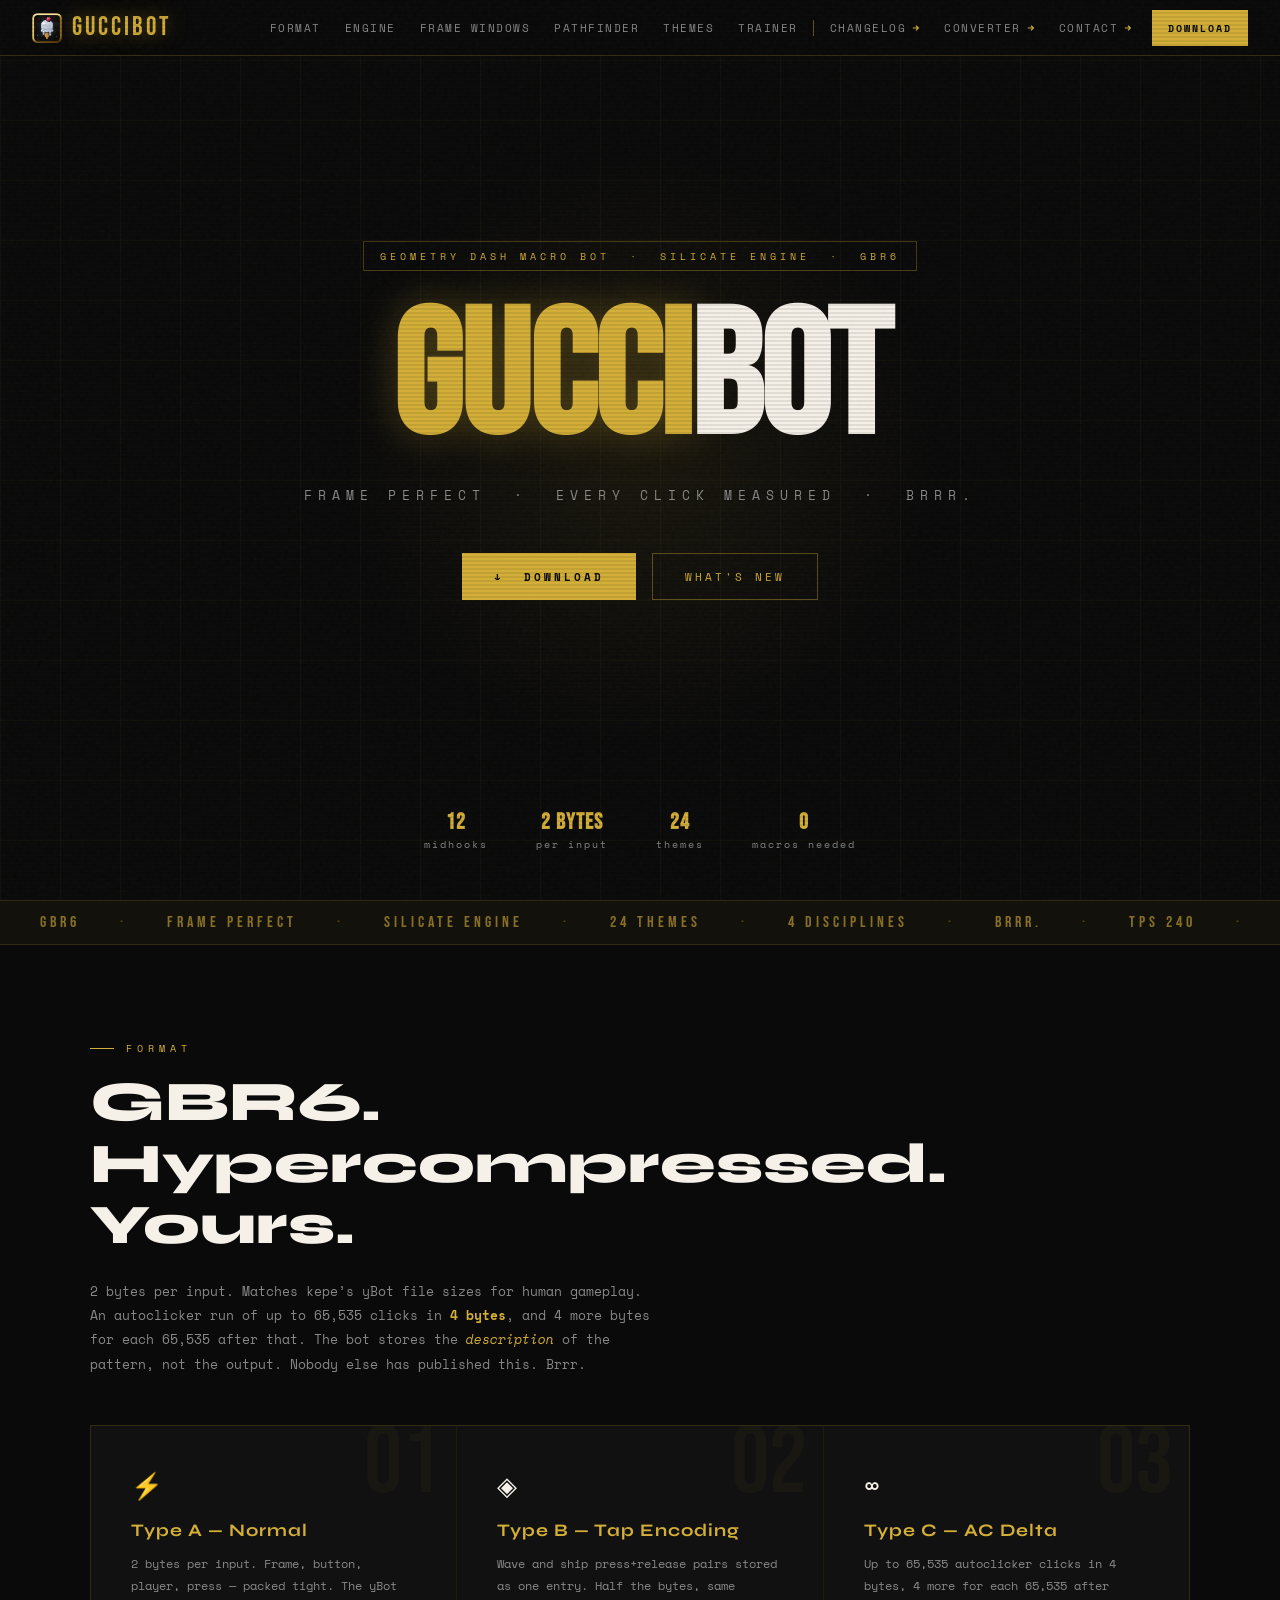
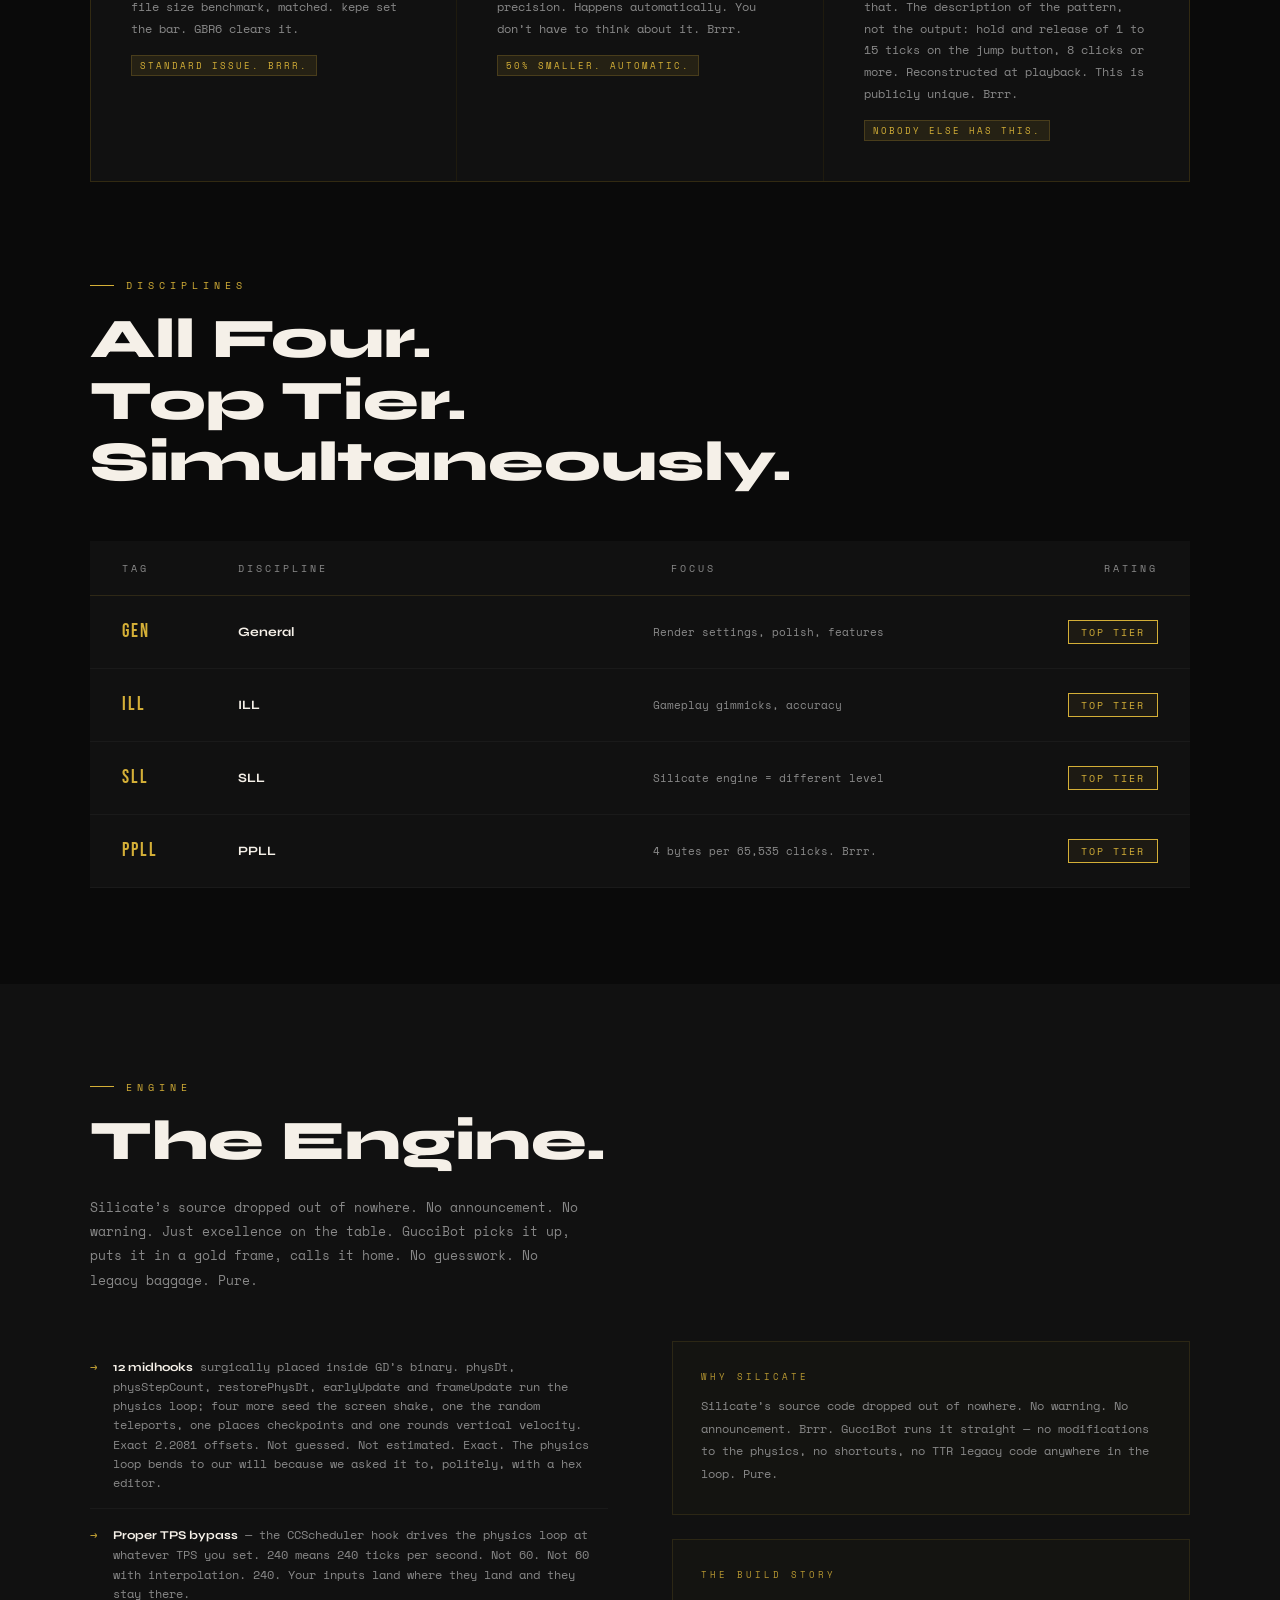
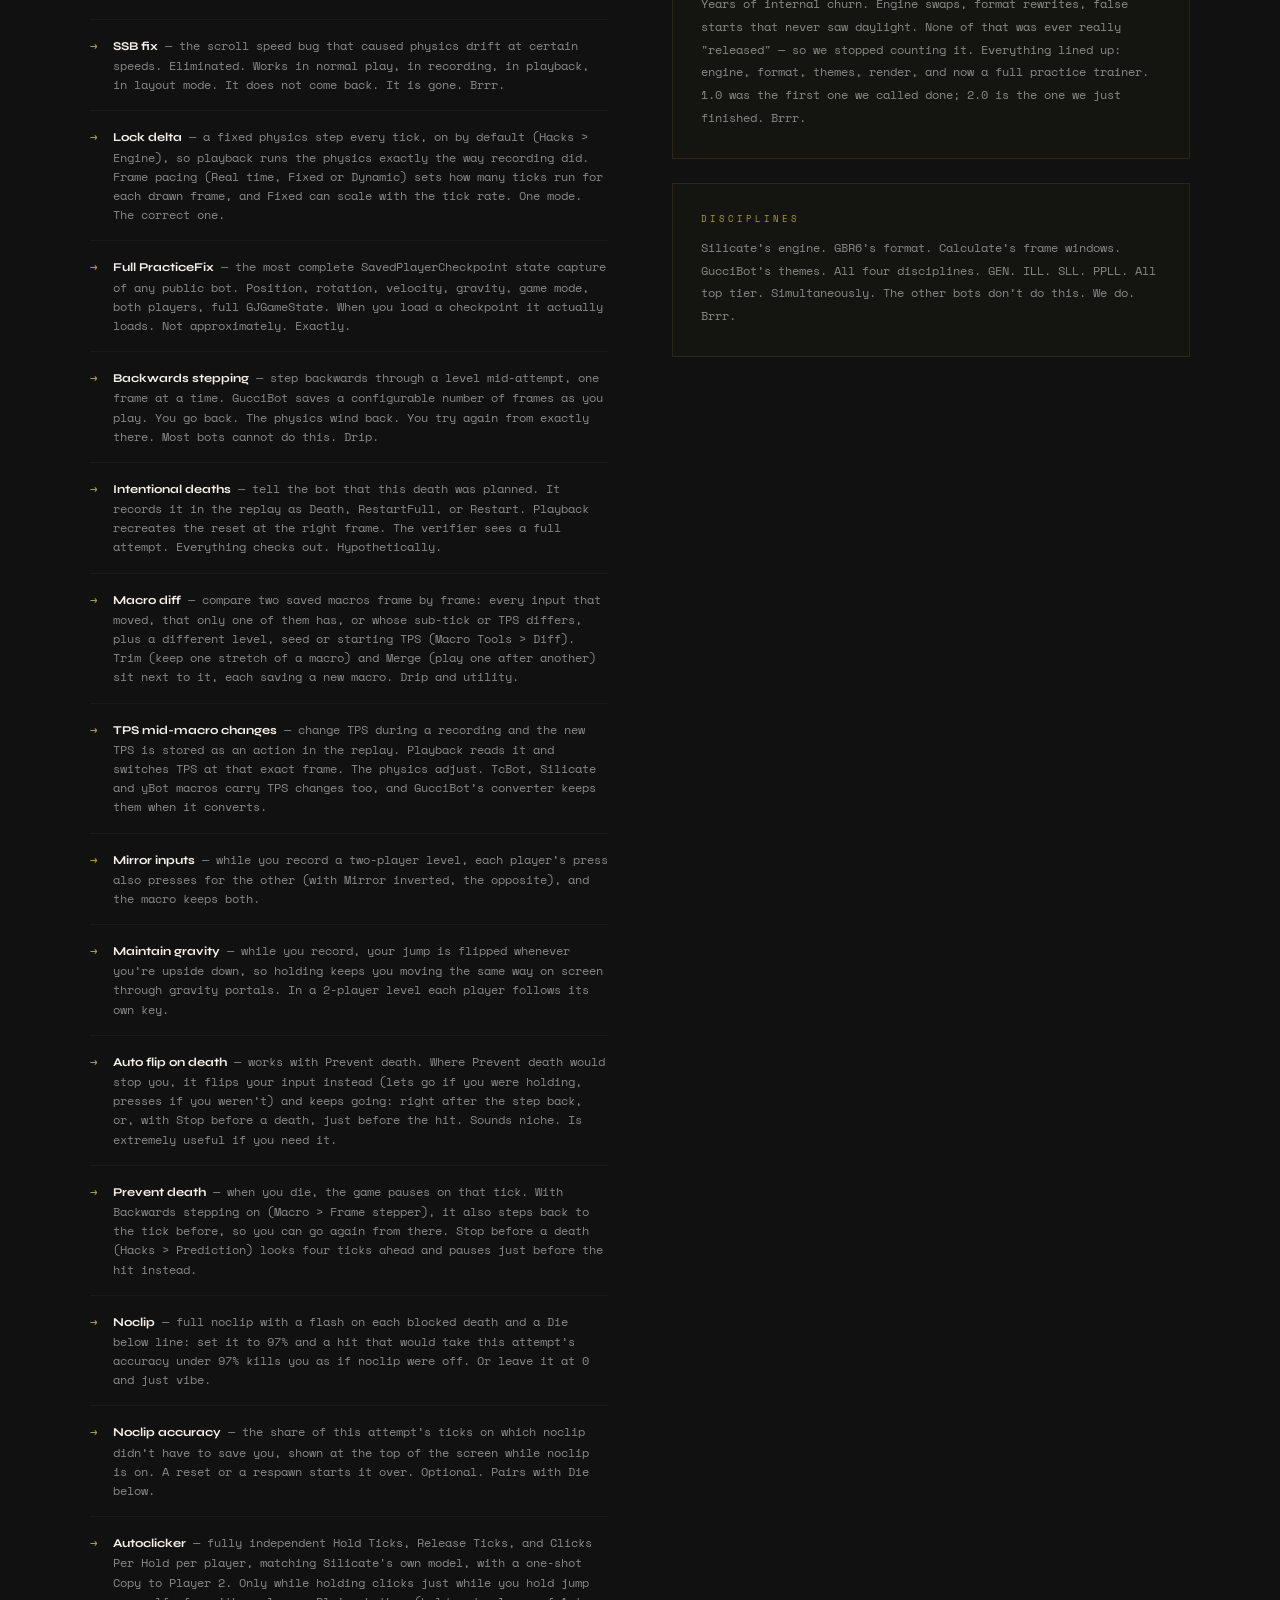
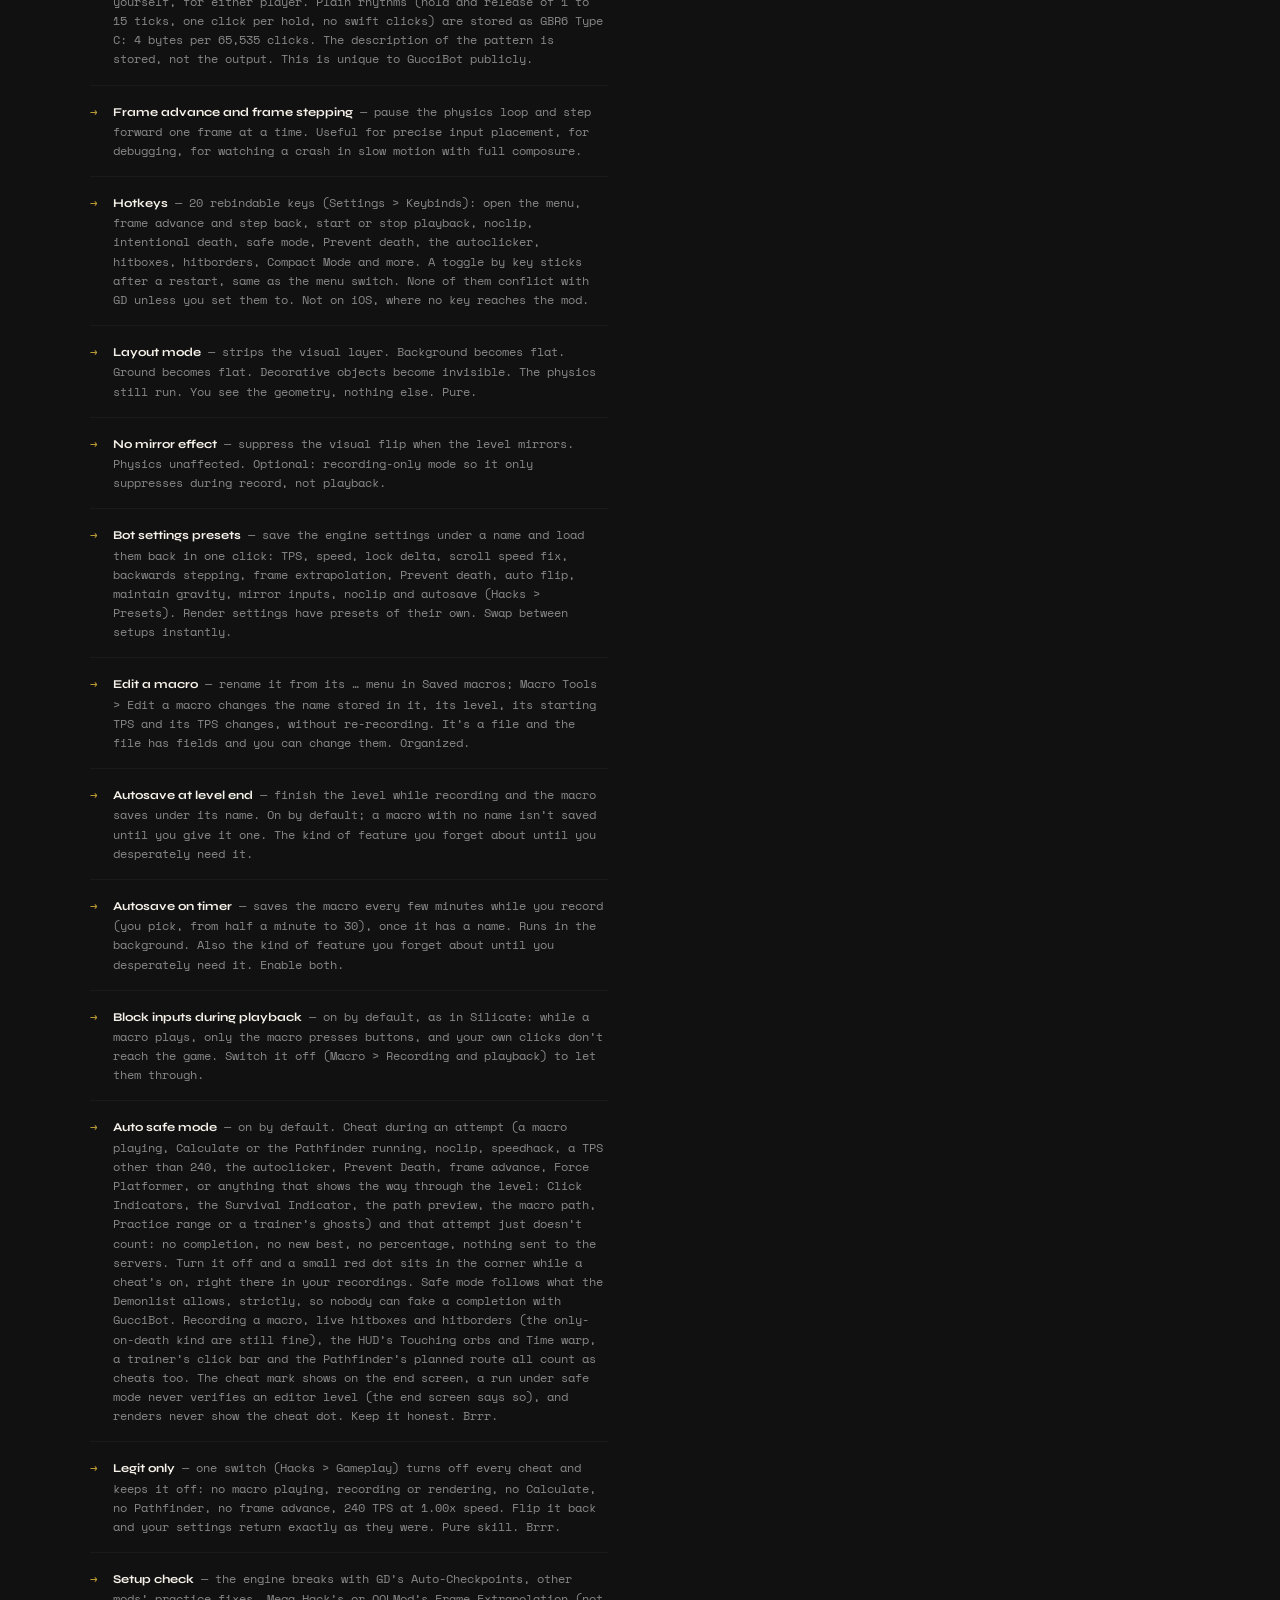
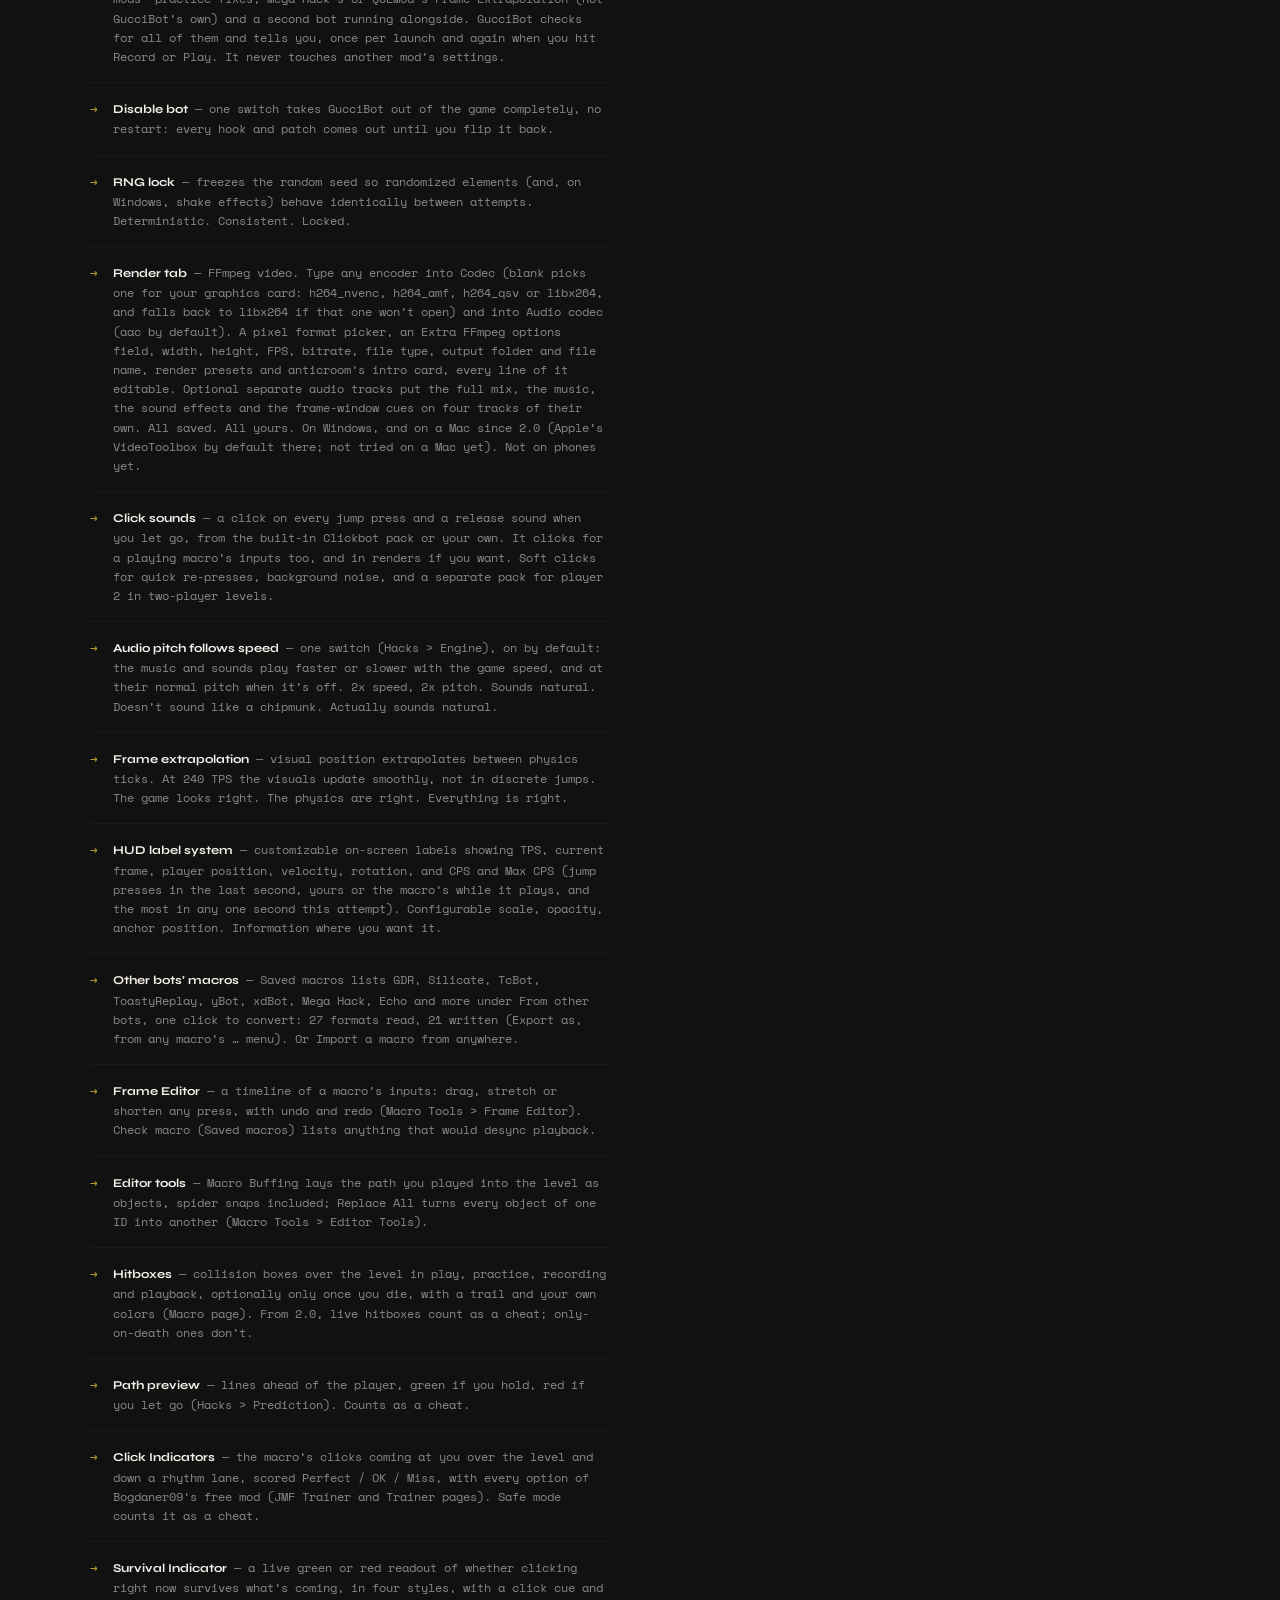
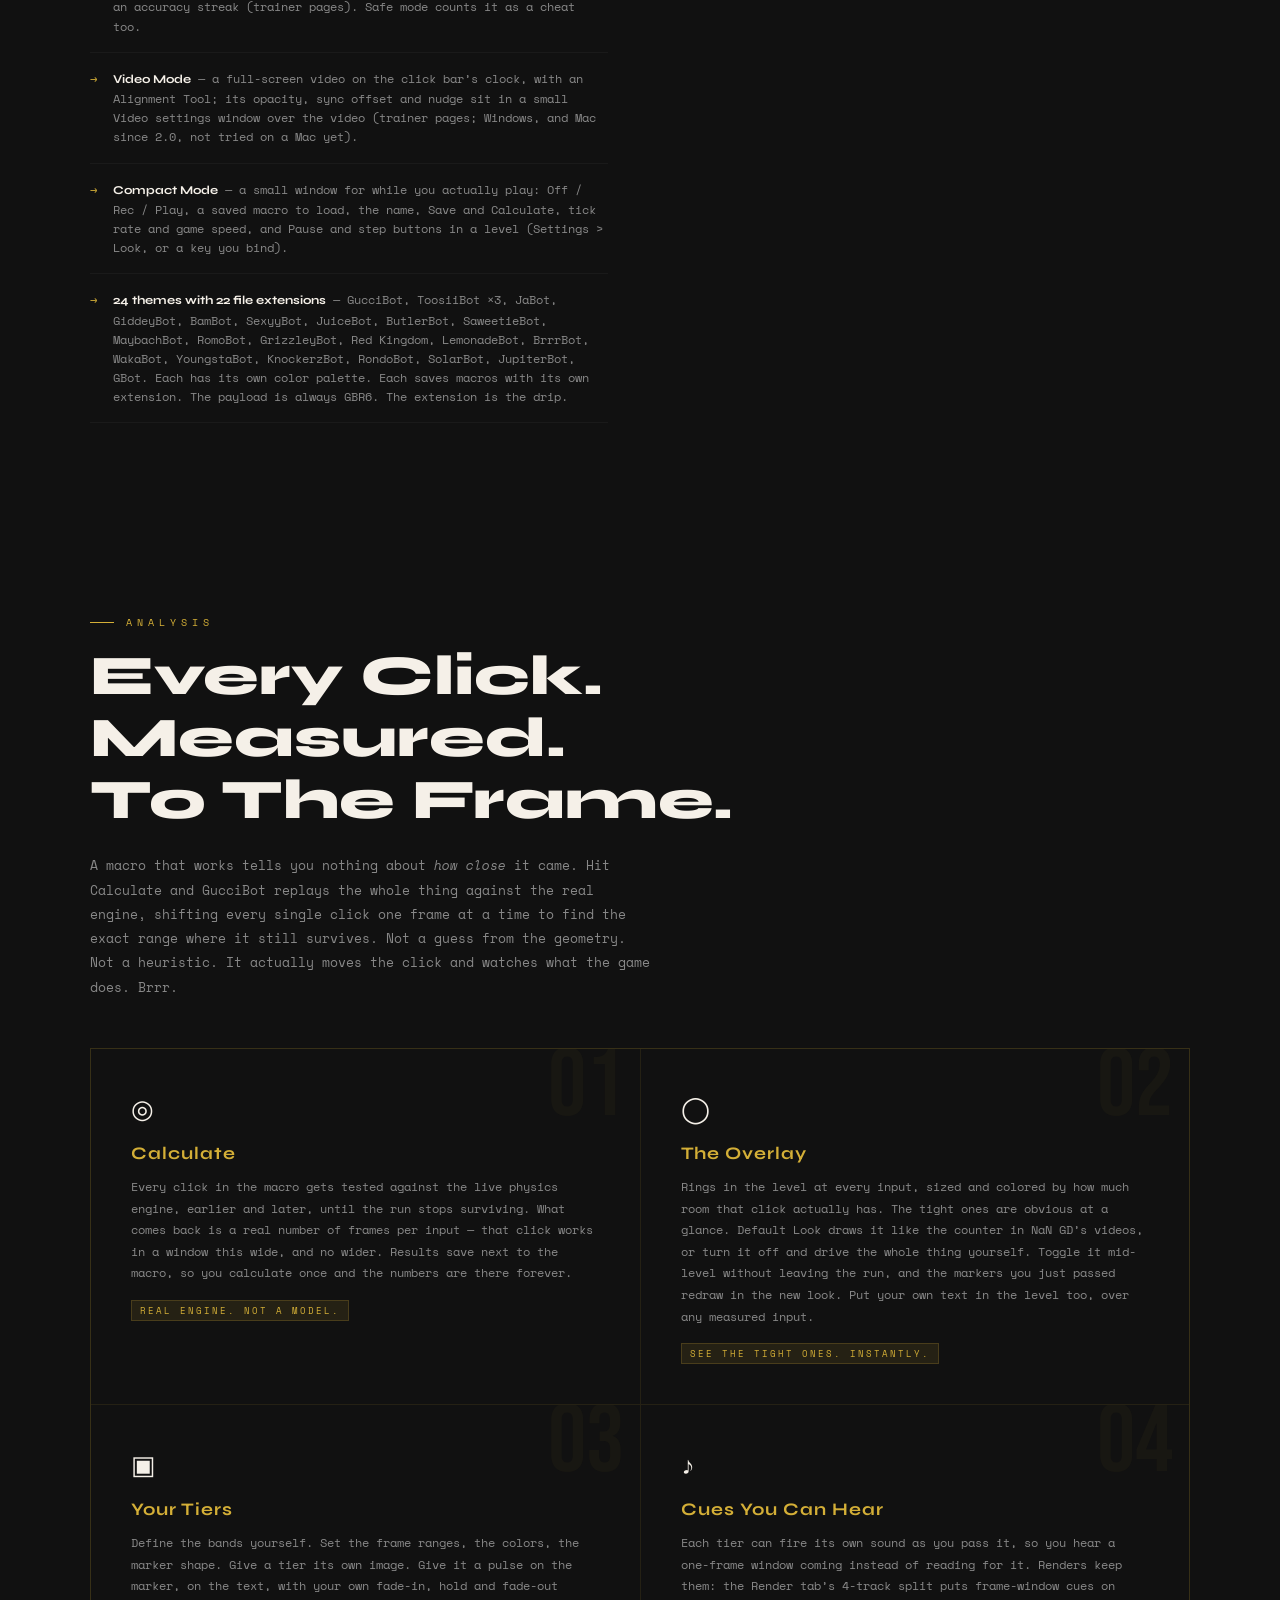
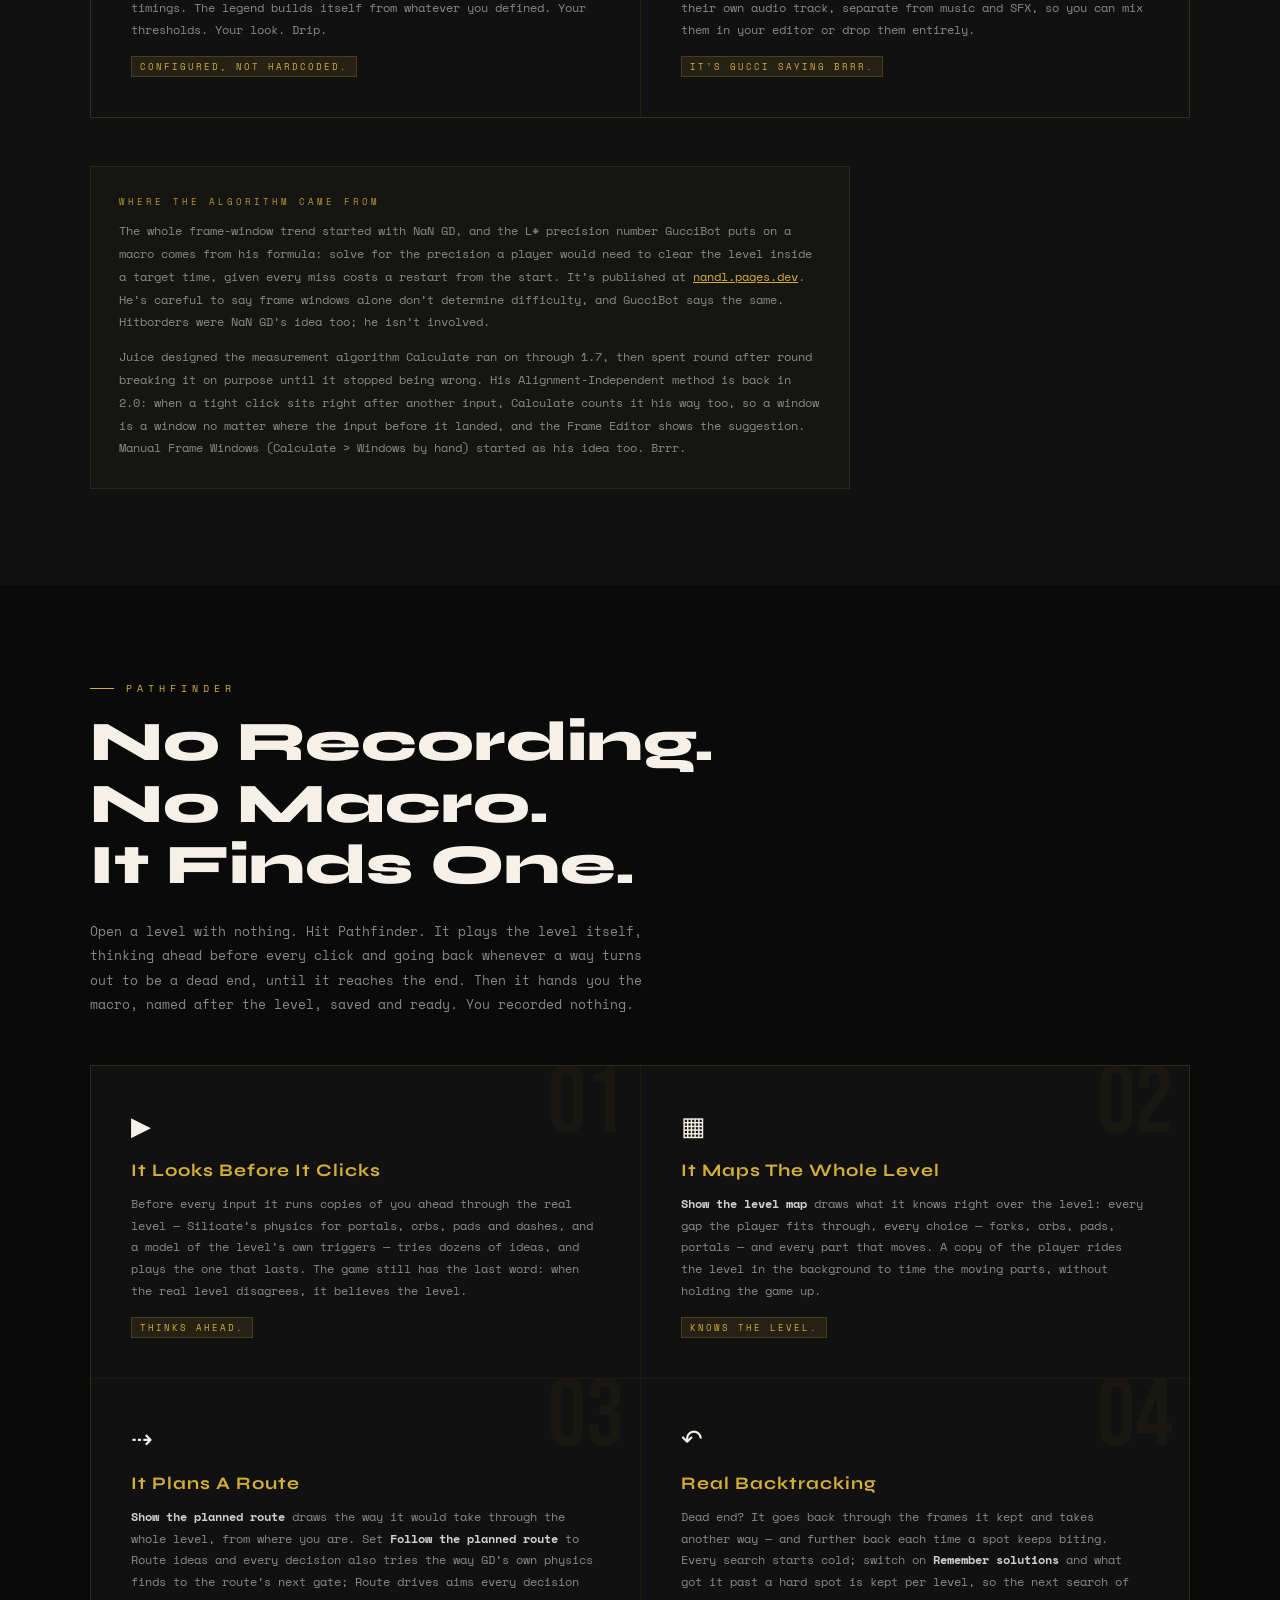
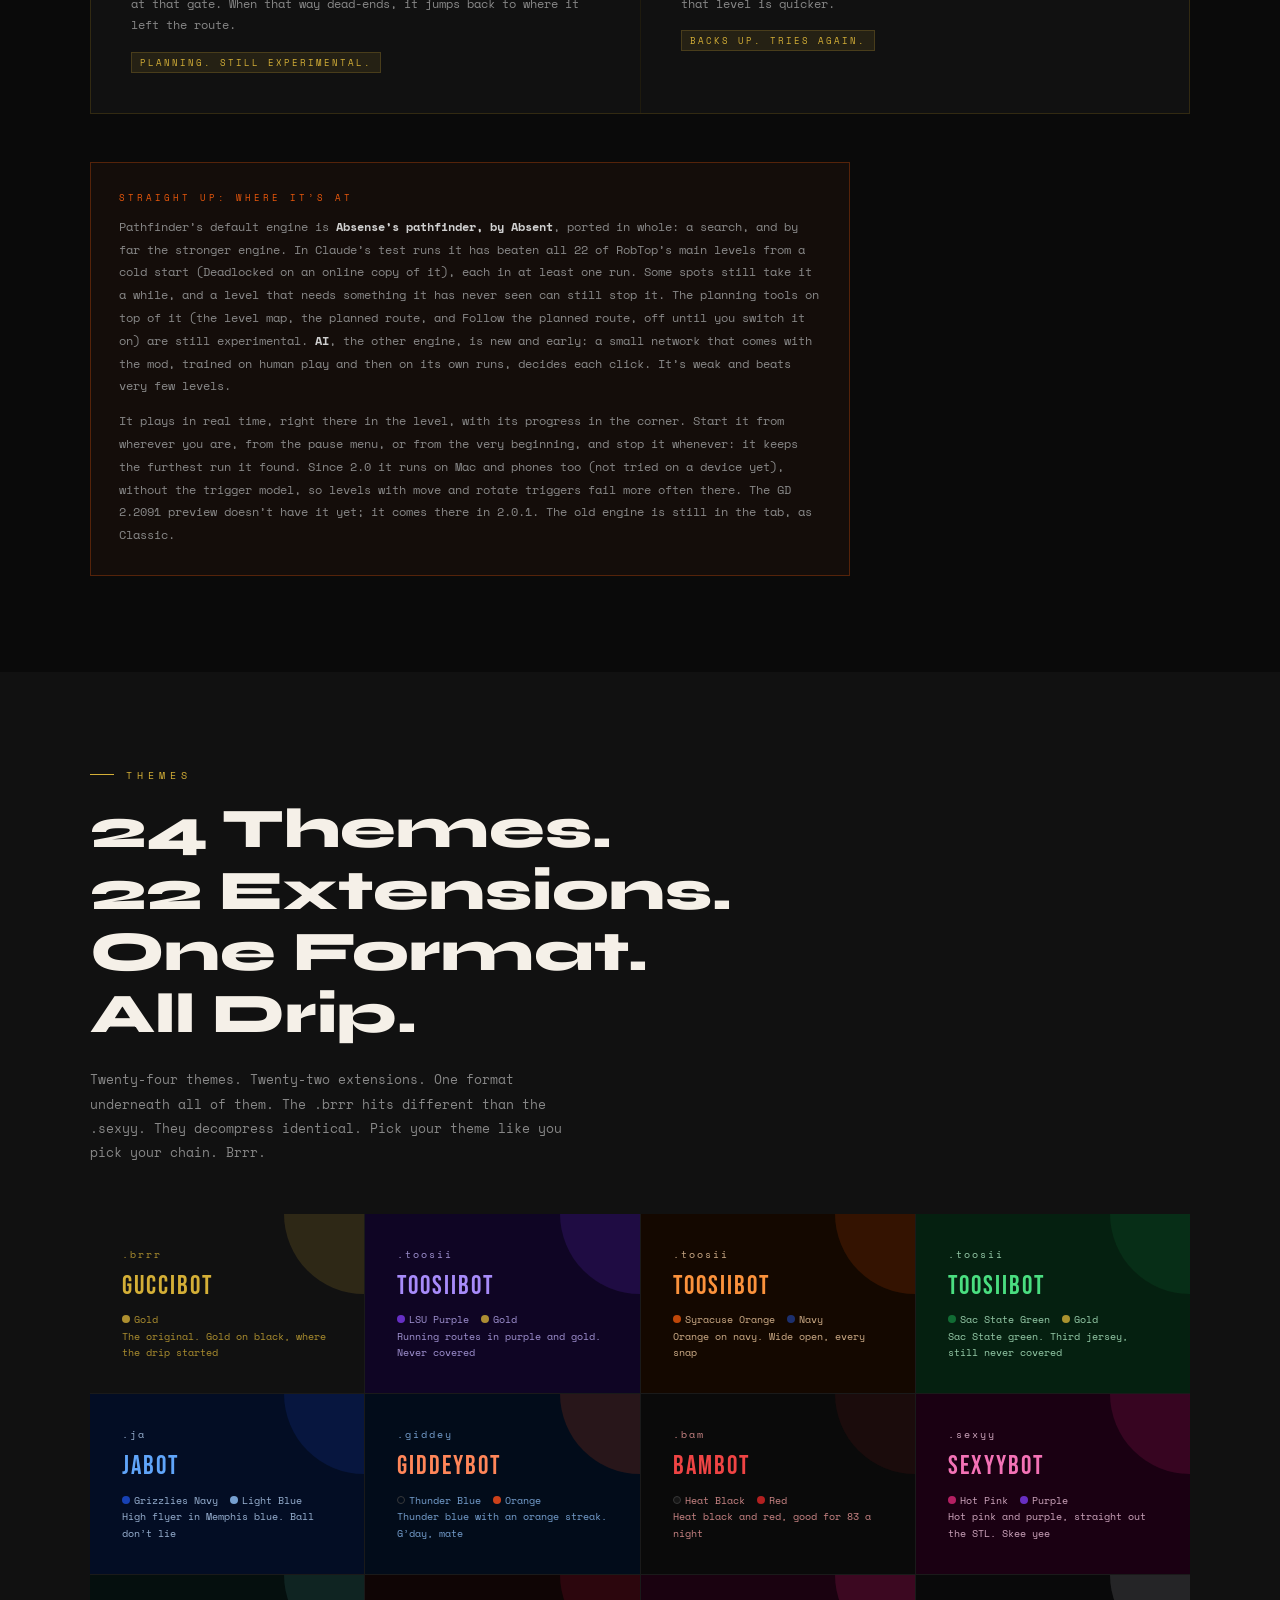
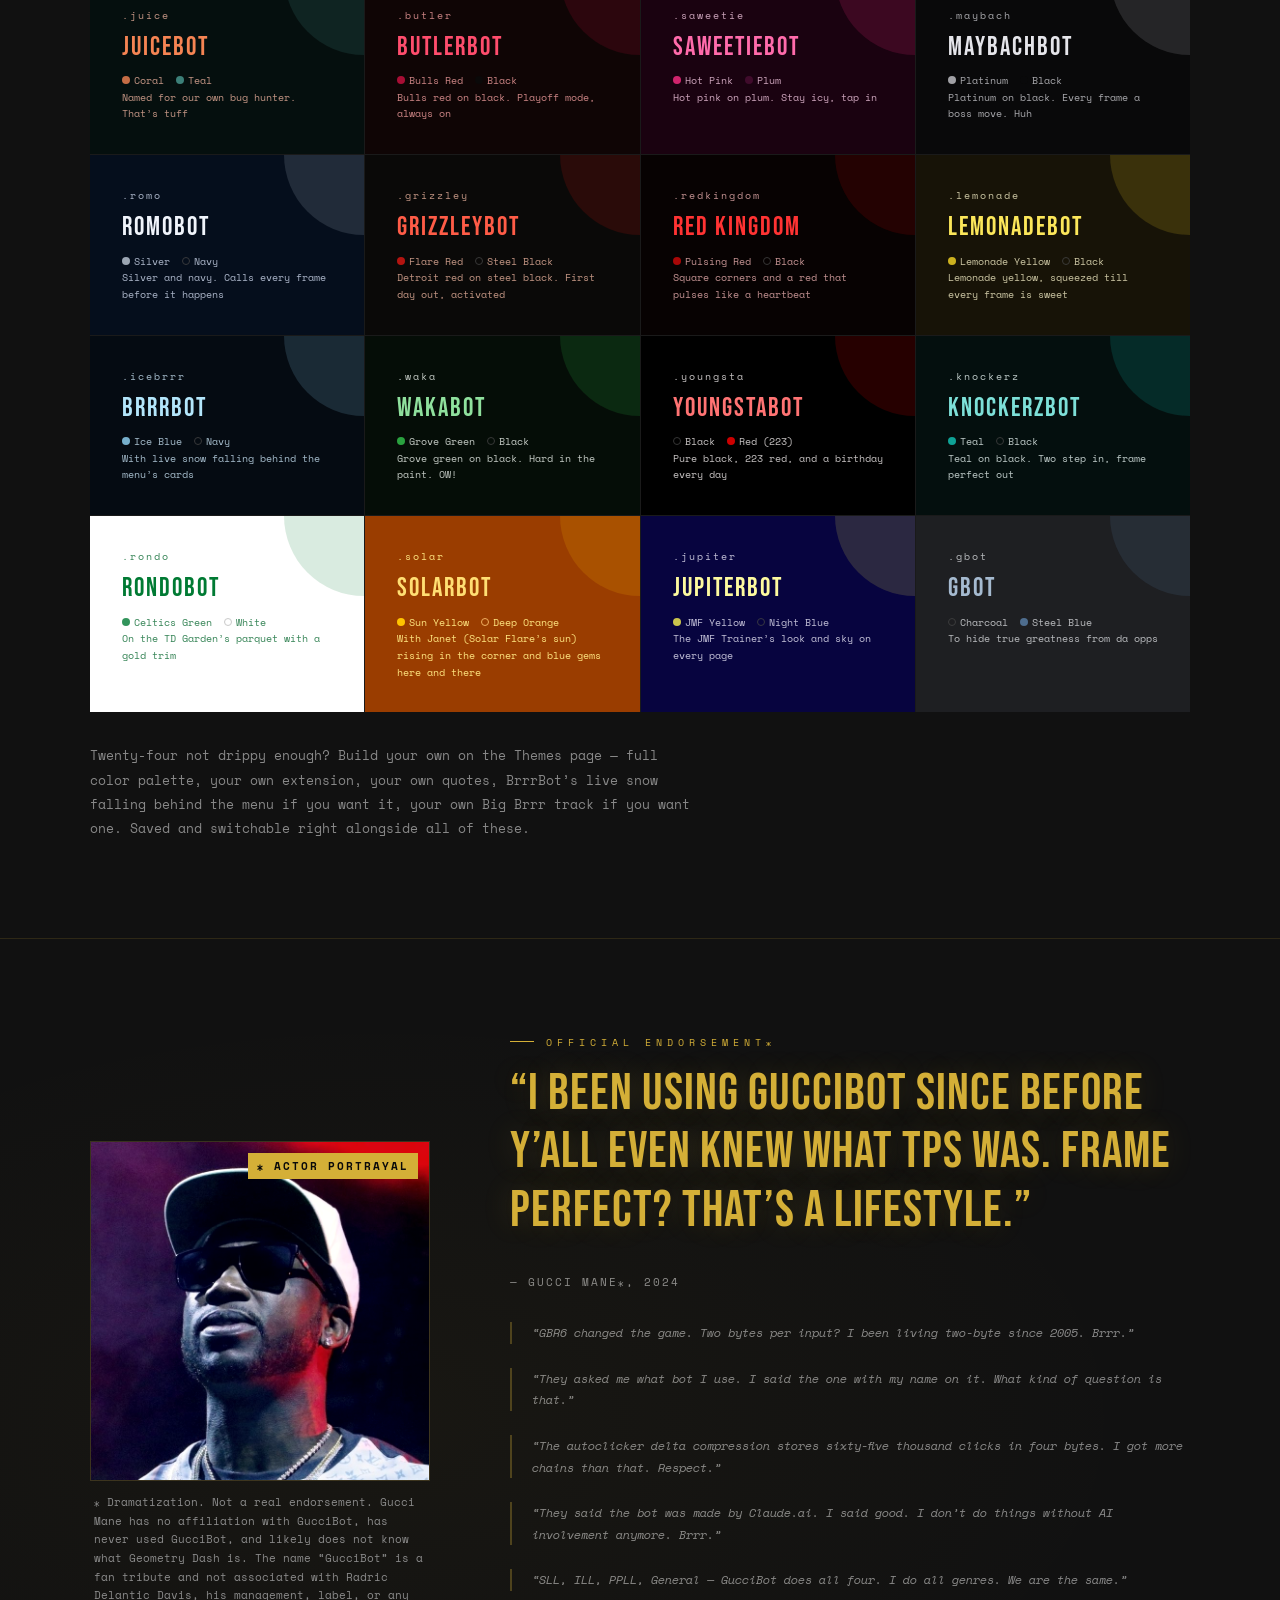
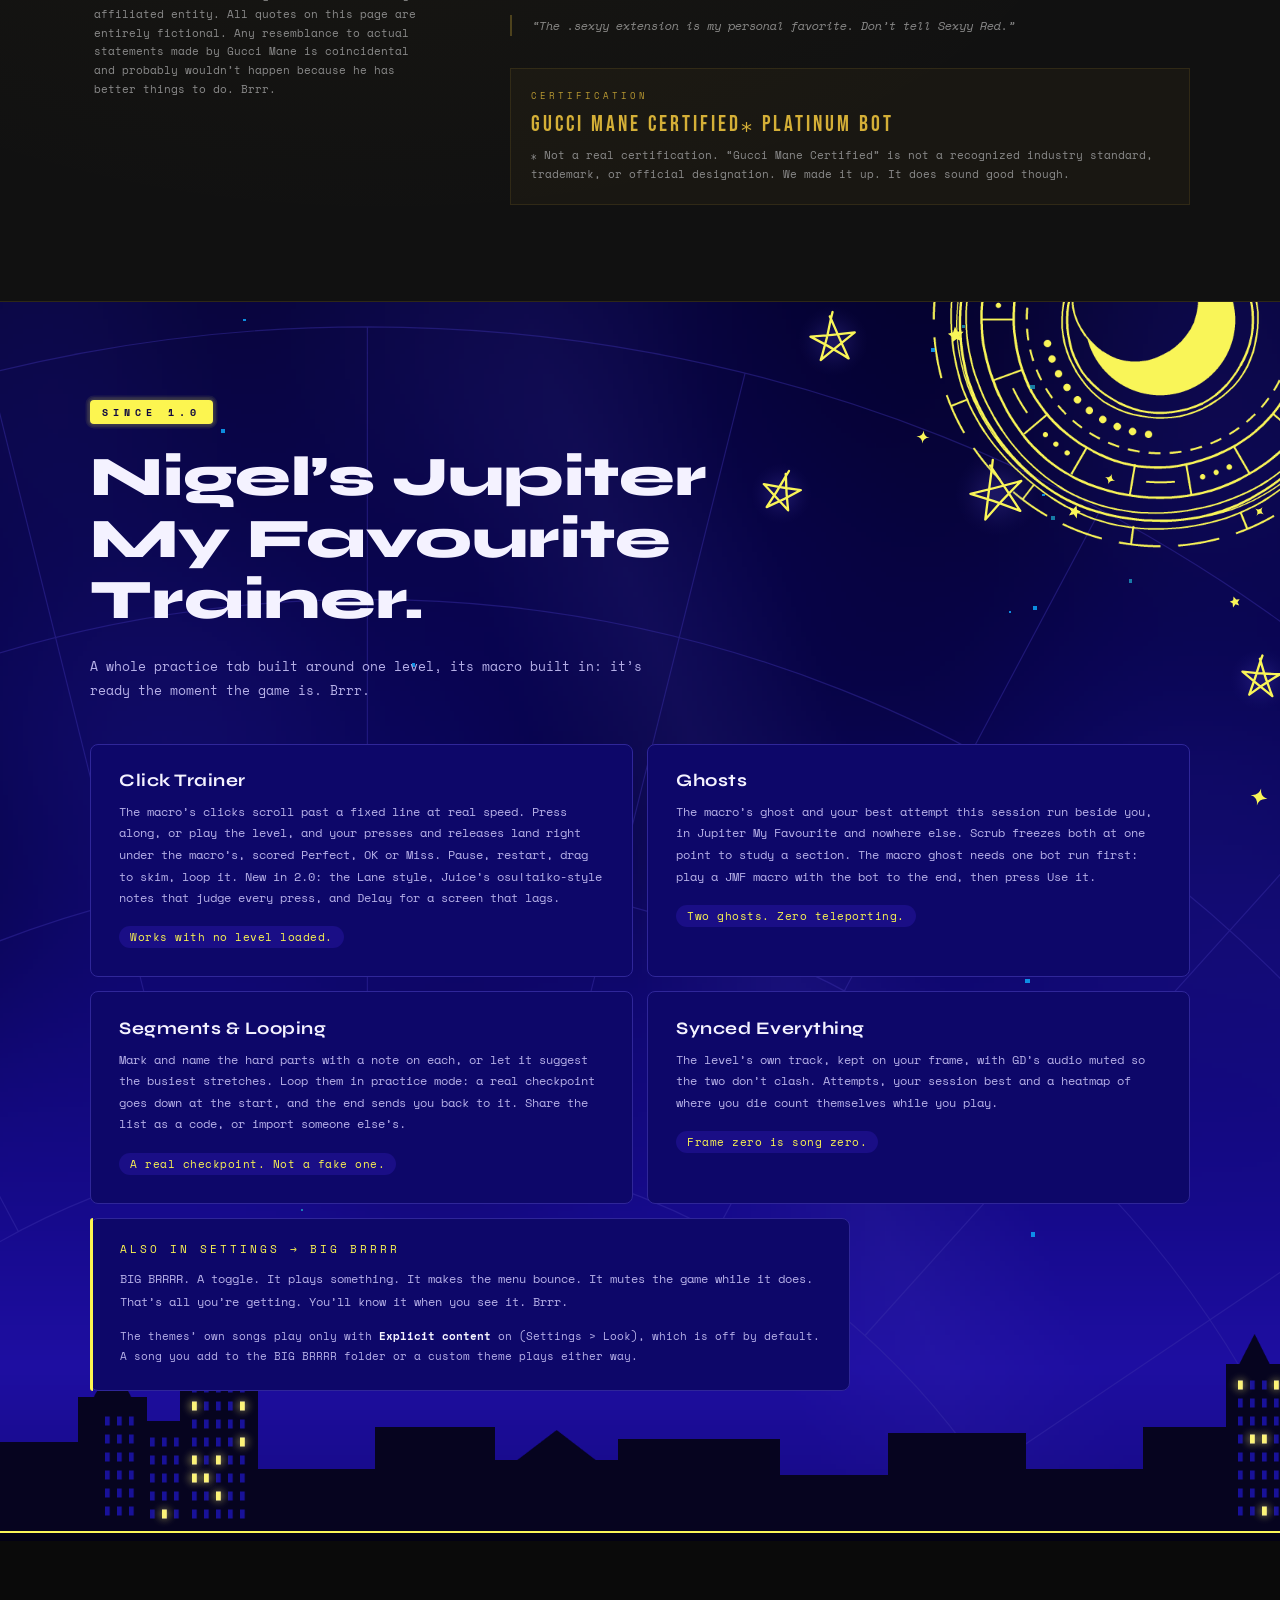
==== commit 7ae254aa: "Site: the top bar sets the three page links apart Nigel: "the first 6 options stay on the same page " ====
--- a/index.html
+++ b/index.html
@@ -27,7 +27,7 @@
 <meta name="theme-color" content="#111110">
 <link rel="preconnect" href="https://fonts.googleapis.com">
 <link href="https://fonts.googleapis.com/css2?family=Bebas+Neue&family=Space+Mono:ital,wght@0,400;0,700;1,400&family=Syne:wght@400;700;800&display=swap" rel="stylesheet">
-<link rel="stylesheet" href="/static/css/guccibot.css?v=20261123k">
+<link rel="stylesheet" href="/static/css/guccibot.css?v=20261123l">
 </head>
 <body>
 
@@ -41,9 +41,9 @@
     <li><a href="#pathfinder">Pathfinder</a></li>
     <li><a href="#themes">Themes</a></li>
     <li><a href="#trainer">Trainer</a></li>
-    <li><a href="/changelog/">Changelog</a></li>
-    <li><a href="/converter/">Converter</a></li>
-    <li><a href="/contact/">Contact</a></li>
+    <li class="nav-page"><a href="/changelog/">Changelog</a></li>
+    <li class="nav-page"><a href="/converter/">Converter</a></li>
+    <li class="nav-page"><a href="/contact/">Contact</a></li>
   </ul>
   <a class="nav-cta" href="#download">Download</a>
   <button class="nav-toggle" type="button" aria-expanded="false" aria-controls="nav-links"><span class="nav-toggle-icon" aria-hidden="true"></span><span class="nav-toggle-label">Menu</span></button>
@@ -1358,6 +1358,6 @@
 </footer>
 
 <script src="/static/js/site-config.js?v=20261123b"></script>
-<script src="/static/js/guccibot.js?v=20261123d"></script>
+<script src="/static/js/guccibot.js?v=20261123j"></script>
 </body>
 </html>
--- a/static/css/guccibot.css
+++ b/static/css/guccibot.css
@@ -56,9 +56,11 @@
   }
 
   /* ── NAVIGATION ──
-     Nine links plus Download need about 1,150 px in one row. From 1,180 px
-     up they sit in the bar. Narrower, Download stays in the bar and the
-     rest open from the Menu button as a panel of big tap targets. Before
+     Nine links plus Download need about 1,195 px in one row (1,150 before
+     the page links got their arrows and the line before them). From
+     1,220 px up they sit in the bar (guccibot.js closes the panel there).
+     Narrower, Download stays in the bar and the rest open from the Menu
+     button as a panel of big tap targets. Before
      2026-11-01 the last links fell off the right edge at 701-1,100 px with
      no way to reach them, and phones got a 14 px tall sideways strip. */
   nav {
@@ -122,6 +124,36 @@
 
   .nav-links a:hover, .nav-links a[aria-current="page"] { color: var(--gold); }
 
+  /* The last three links open another page (Changelog, Converter,
+     Contact); the first six move down this one. A thin gold line stands
+     between the two groups, and each page link ends in a small gold
+     arrow. In the Menu panel the page links are the last row (one under
+     another on a phone), under a gold line. */
+  .nav-links li:not(.nav-page) + .nav-page {
+    position: relative;
+    margin-left: 0.5rem;
+  }
+  .nav-links li:not(.nav-page) + .nav-page::before {
+    content: '';
+    position: absolute;
+    top: 50%;
+    left: calc(-1rem - 0.5px);
+    width: 1px;
+    height: 16px;
+    margin-top: -8px;
+    background: rgba(212,175,55,0.45);
+  }
+  .nav-page a::after {
+    content: '';
+    flex: none;
+    width: 8px;
+    height: 8px;
+    margin-left: 6px;
+    background: var(--gold);
+    -webkit-mask: url("data:image/svg+xml,%3Csvg xmlns='http://www.w3.org/2000/svg' viewBox='0 0 10 10'%3E%3Cpath d='M1 5h7M5 2l3 3-3 3' fill='none' stroke='%23000' stroke-width='1.5'/%3E%3C/svg%3E") center / contain no-repeat;
+            mask: url("data:image/svg+xml,%3Csvg xmlns='http://www.w3.org/2000/svg' viewBox='0 0 10 10'%3E%3Cpath d='M1 5h7M5 2l3 3-3 3' fill='none' stroke='%23000' stroke-width='1.5'/%3E%3C/svg%3E") center / contain no-repeat;
+  }
+
   .nav-cta {
     display: inline-flex;
     align-items: center;
@@ -188,7 +220,7 @@
     cursor: default;
   }
 
-  @media (max-width: 1179px) {
+  @media (max-width: 1219px) {
     .nav-toggle { display: inline-flex; }
 
     /* Without JavaScript the Menu button can't work, so the links stay
@@ -225,6 +257,9 @@
     }
     .js .nav-links li:nth-child(3n+2) a,
     .js .nav-links li:nth-child(3n+3) a { border-left: 1px solid rgba(255,255,255,0.06); }
+    .js .nav-links li.nav-page { margin-left: 0; }
+    .js .nav-links li.nav-page::before { content: none; }
+    .js .nav-links .nav-page a { border-top-color: rgba(212,175,55,0.45); }
   }
 
   @media (max-width: 560px) {
@@ -235,6 +270,7 @@
     .nav-toggle { padding: 0 10px; gap: 8px; }
     .js .nav-links { grid-template-columns: 1fr; }
     .js .nav-links li a { border-left: 0 !important; }
+    .js .nav-links .nav-page + .nav-page a { border-top-color: rgba(255,255,255,0.06); }
   }
 
   @media (max-width: 359px) {
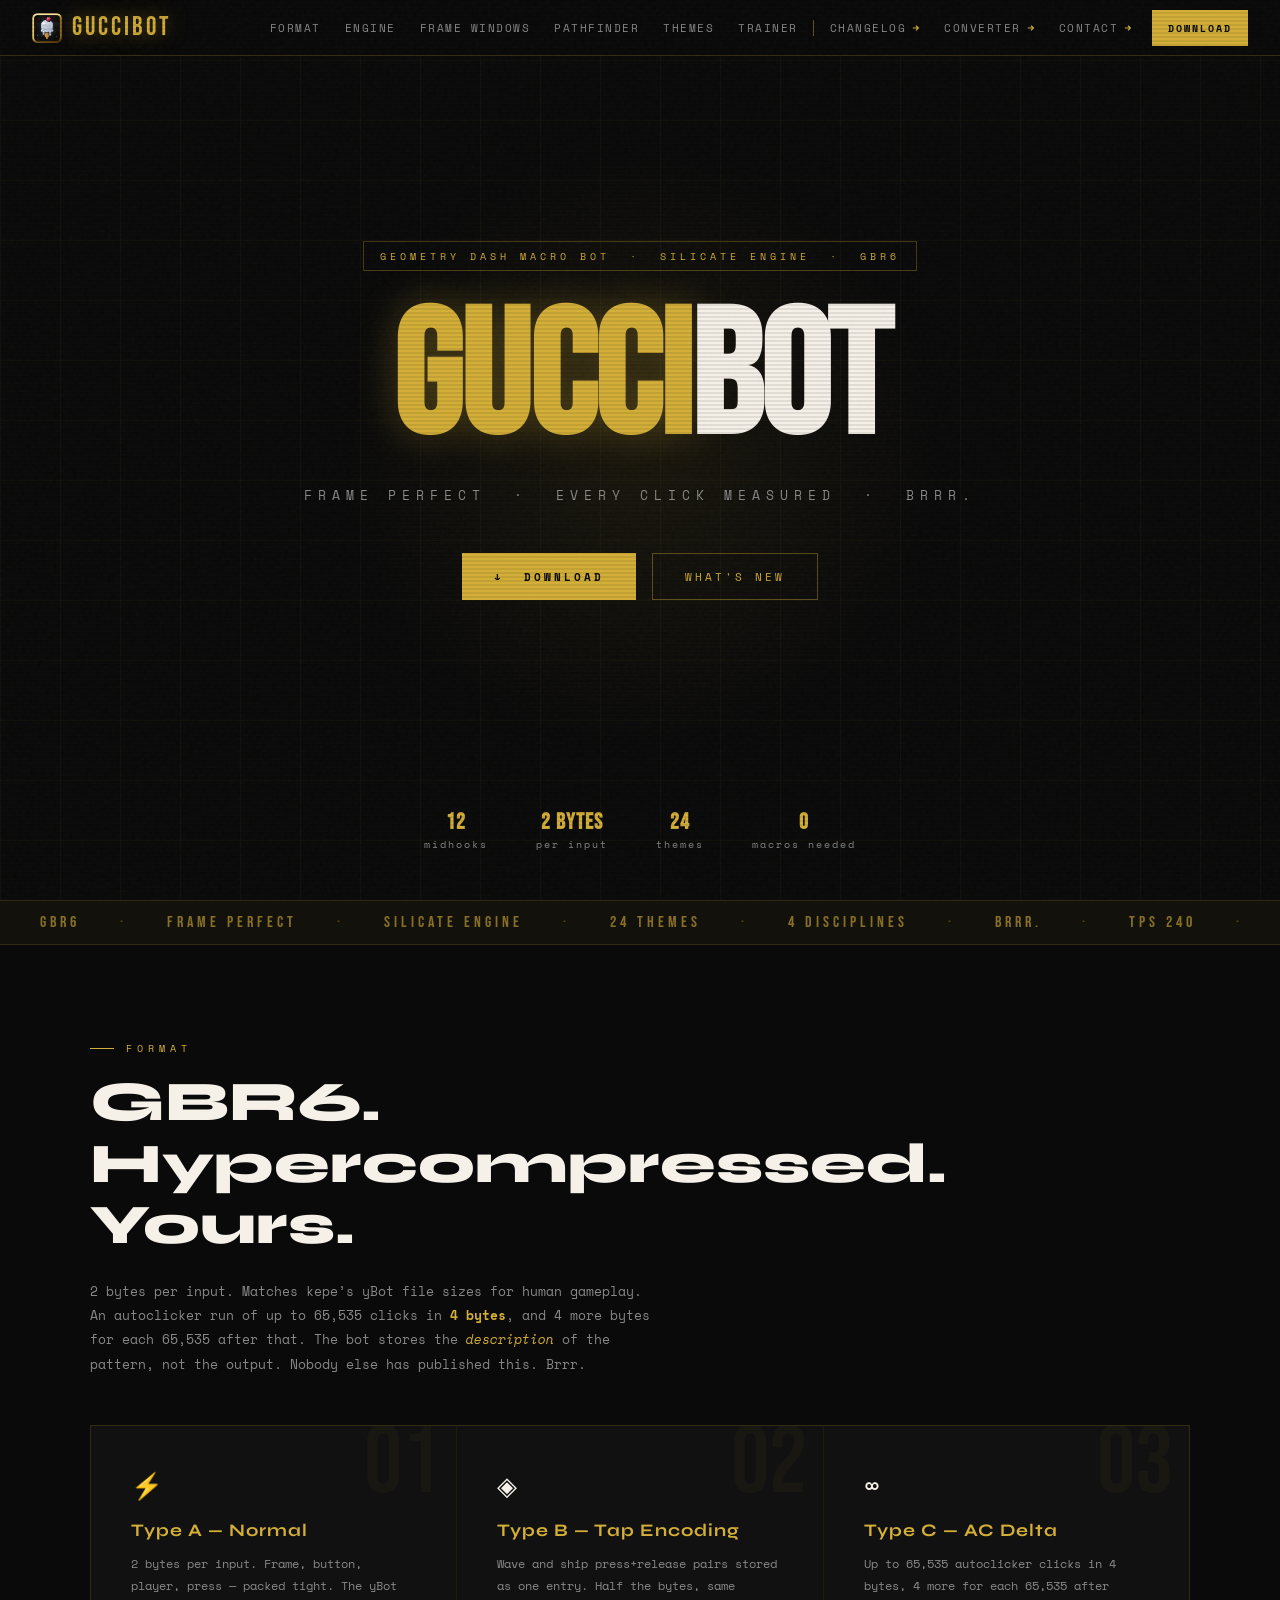
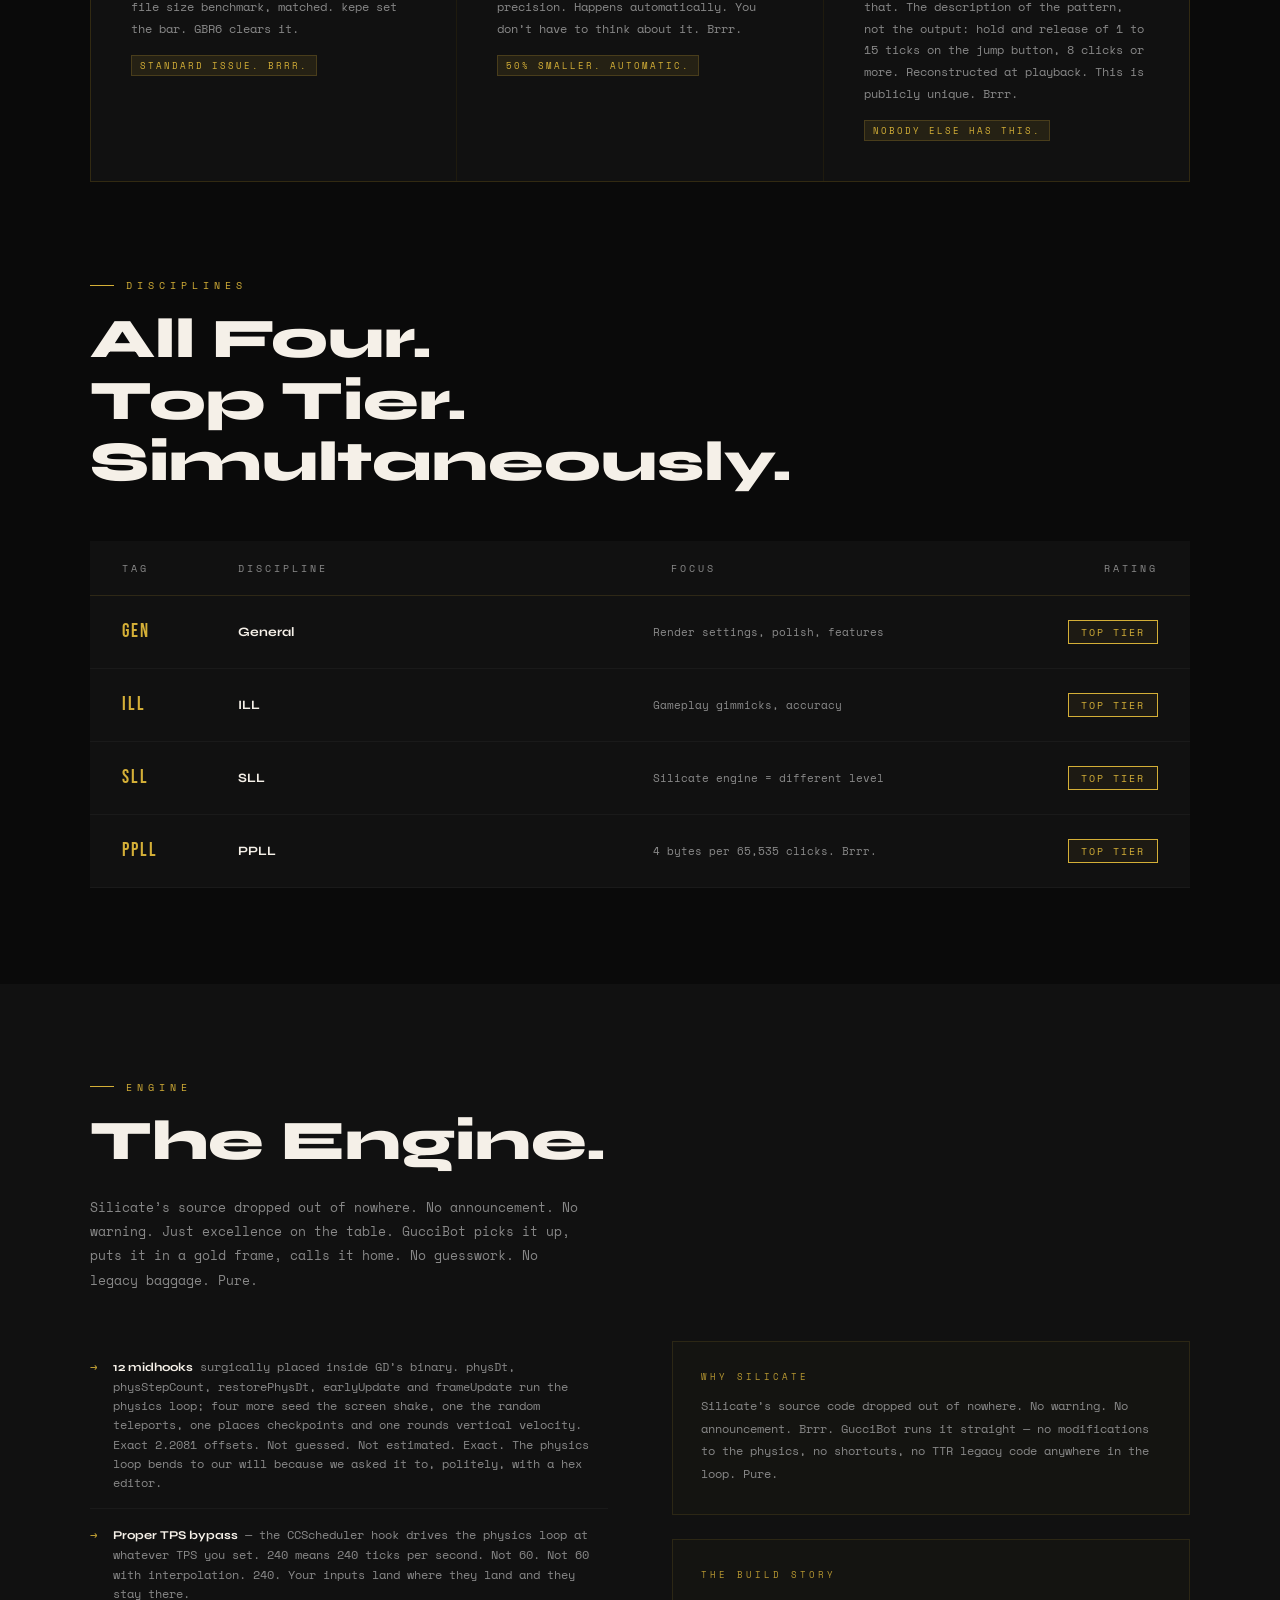
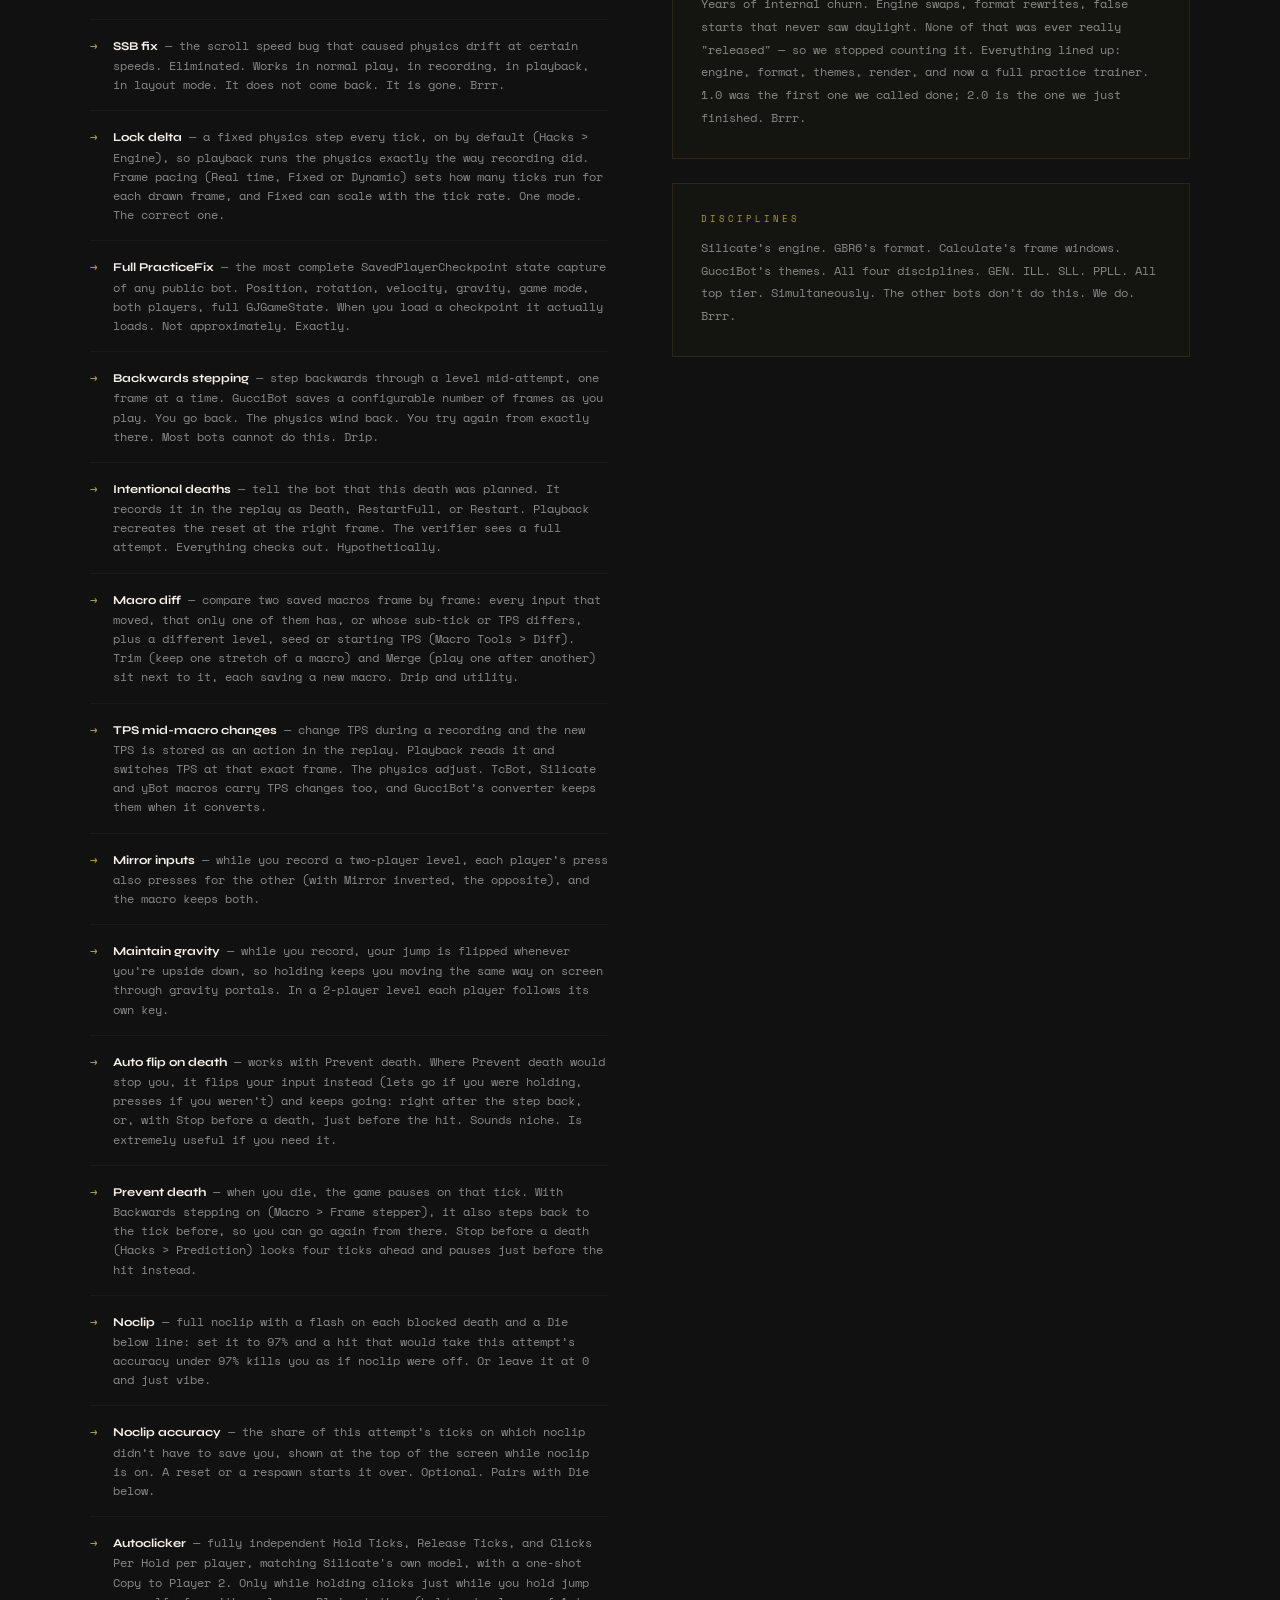
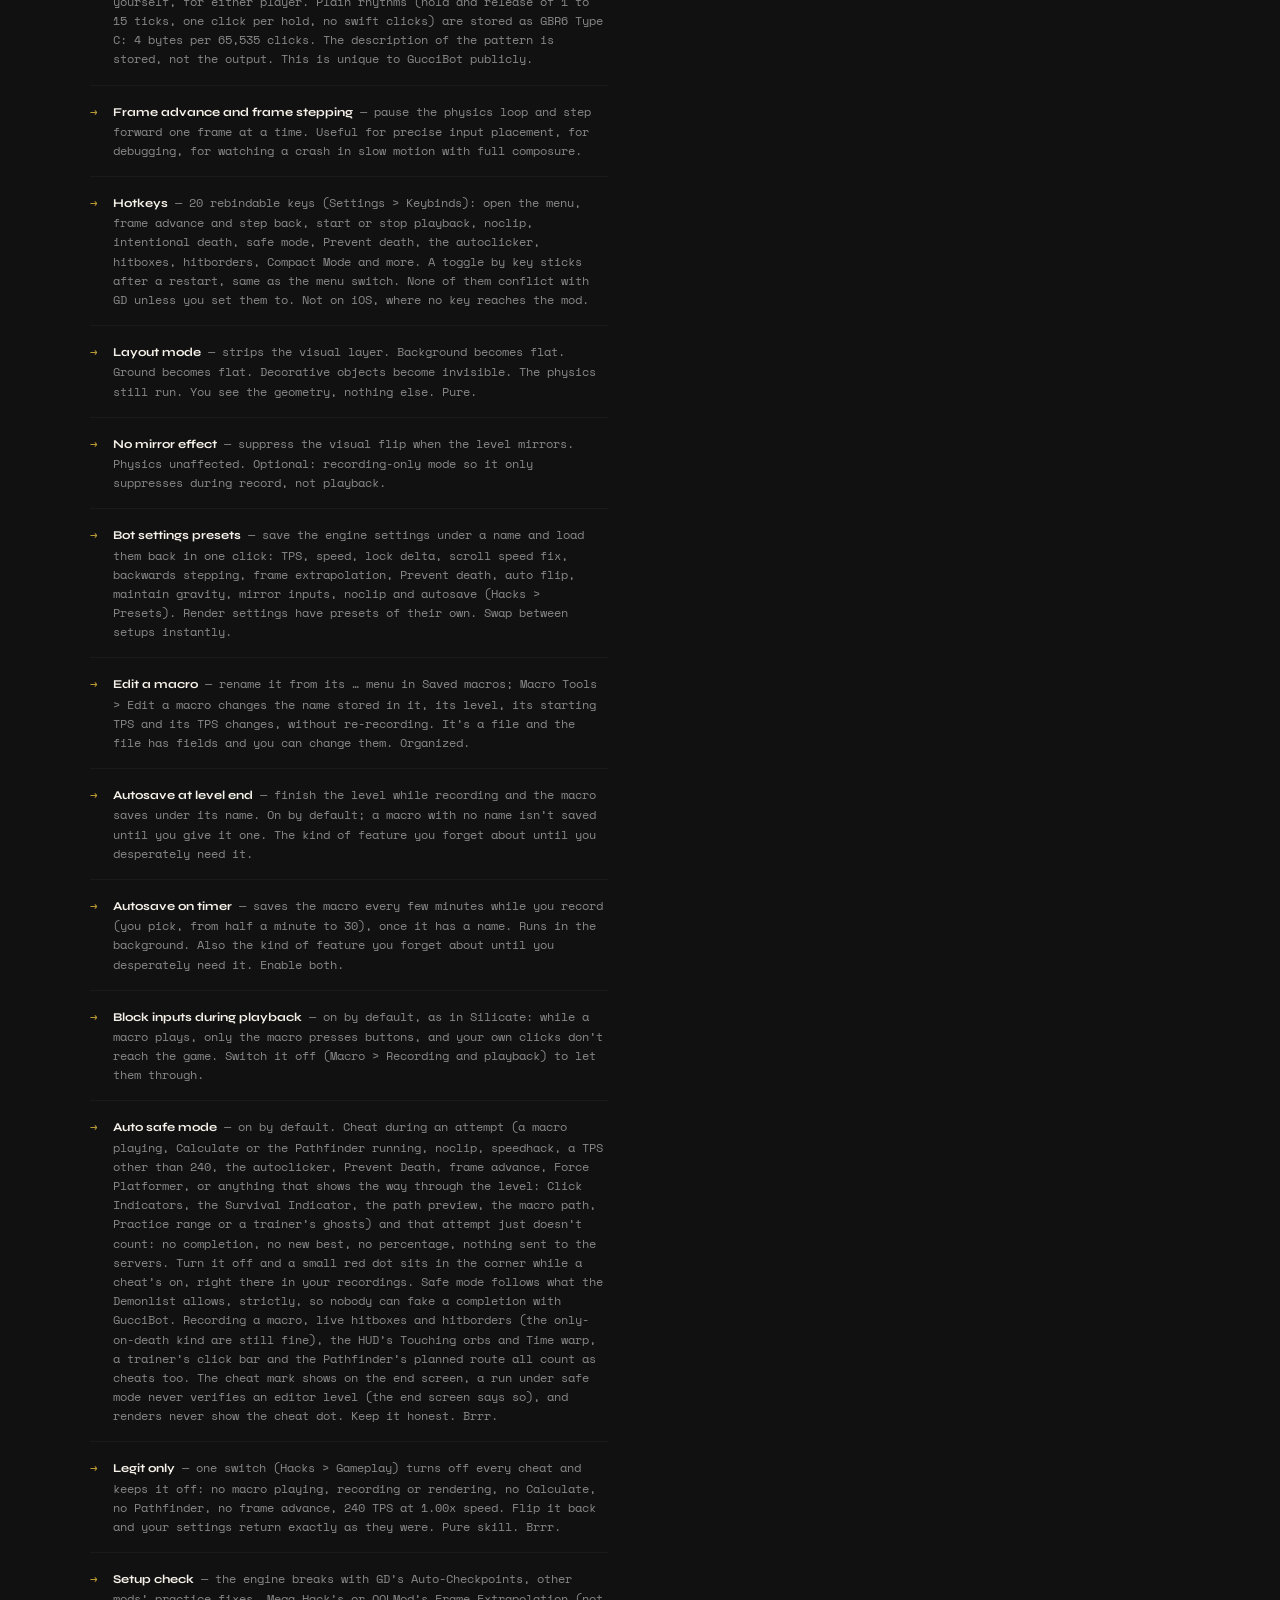
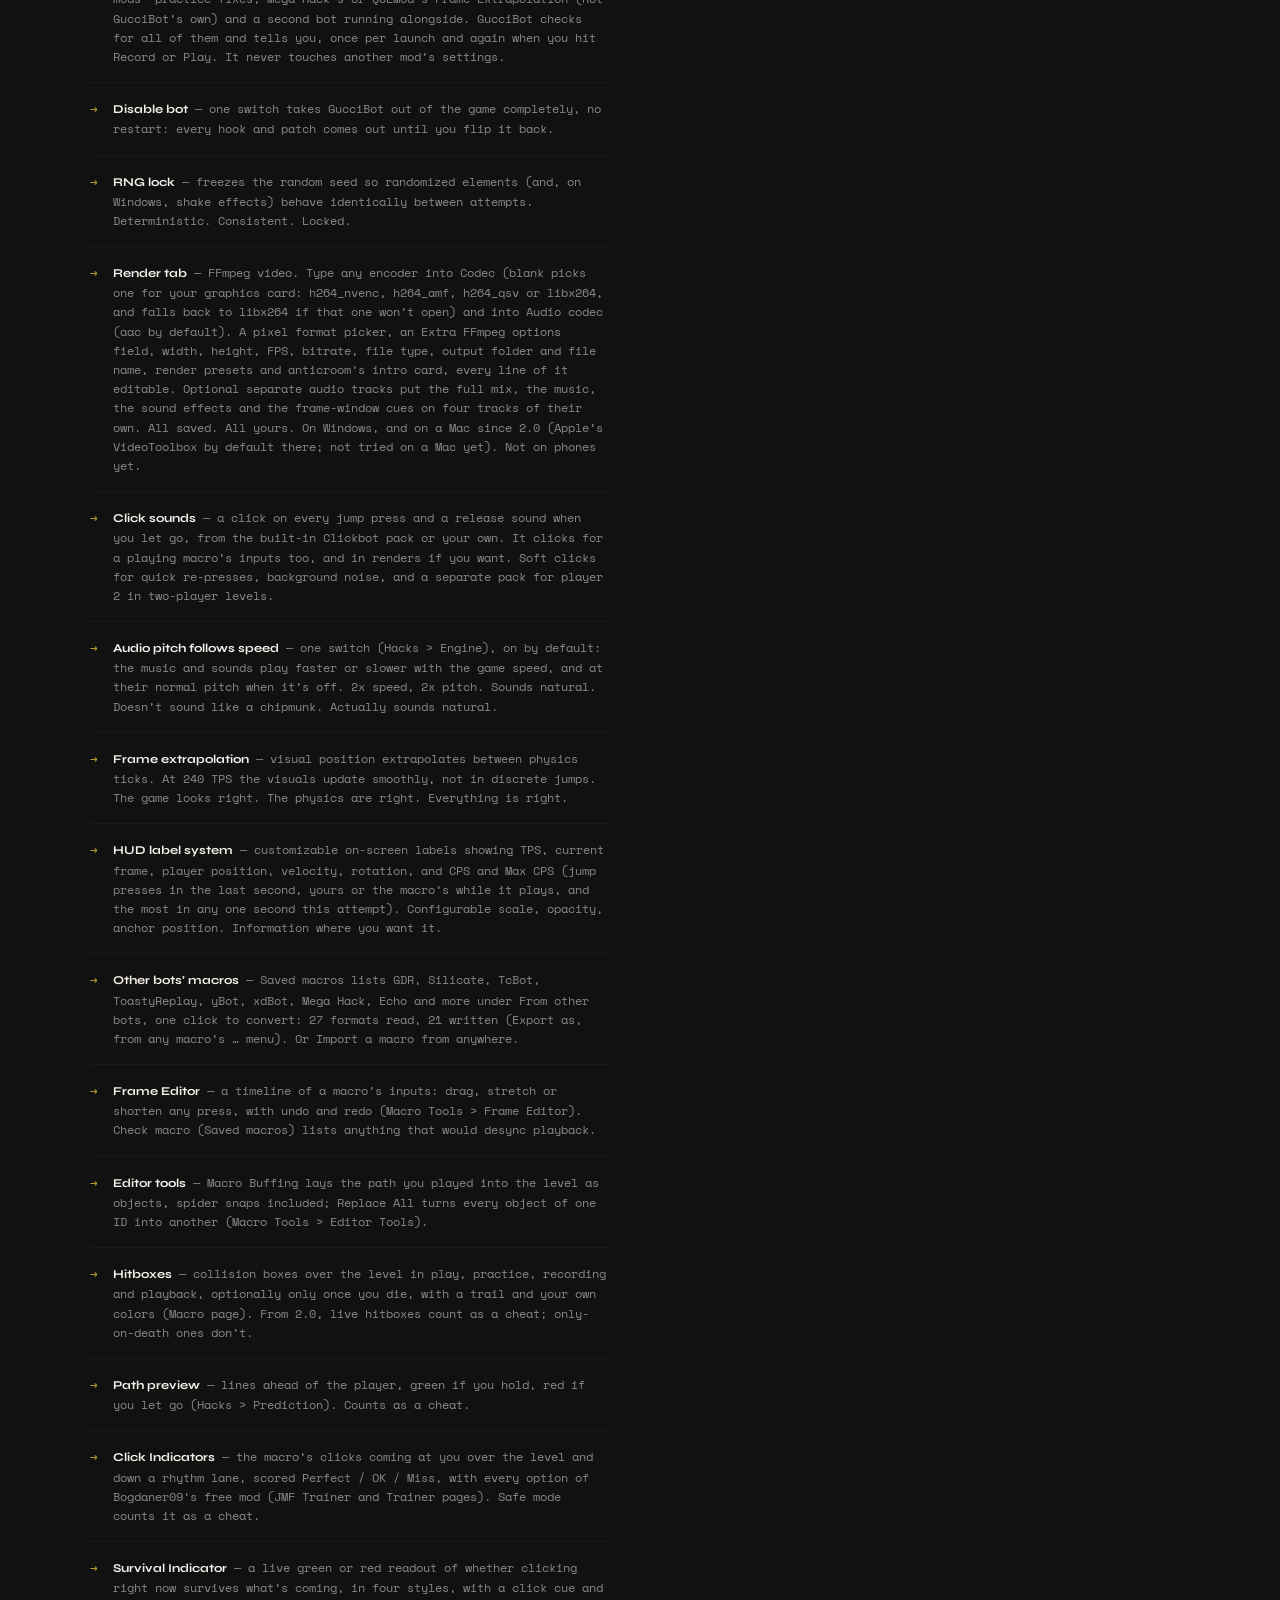
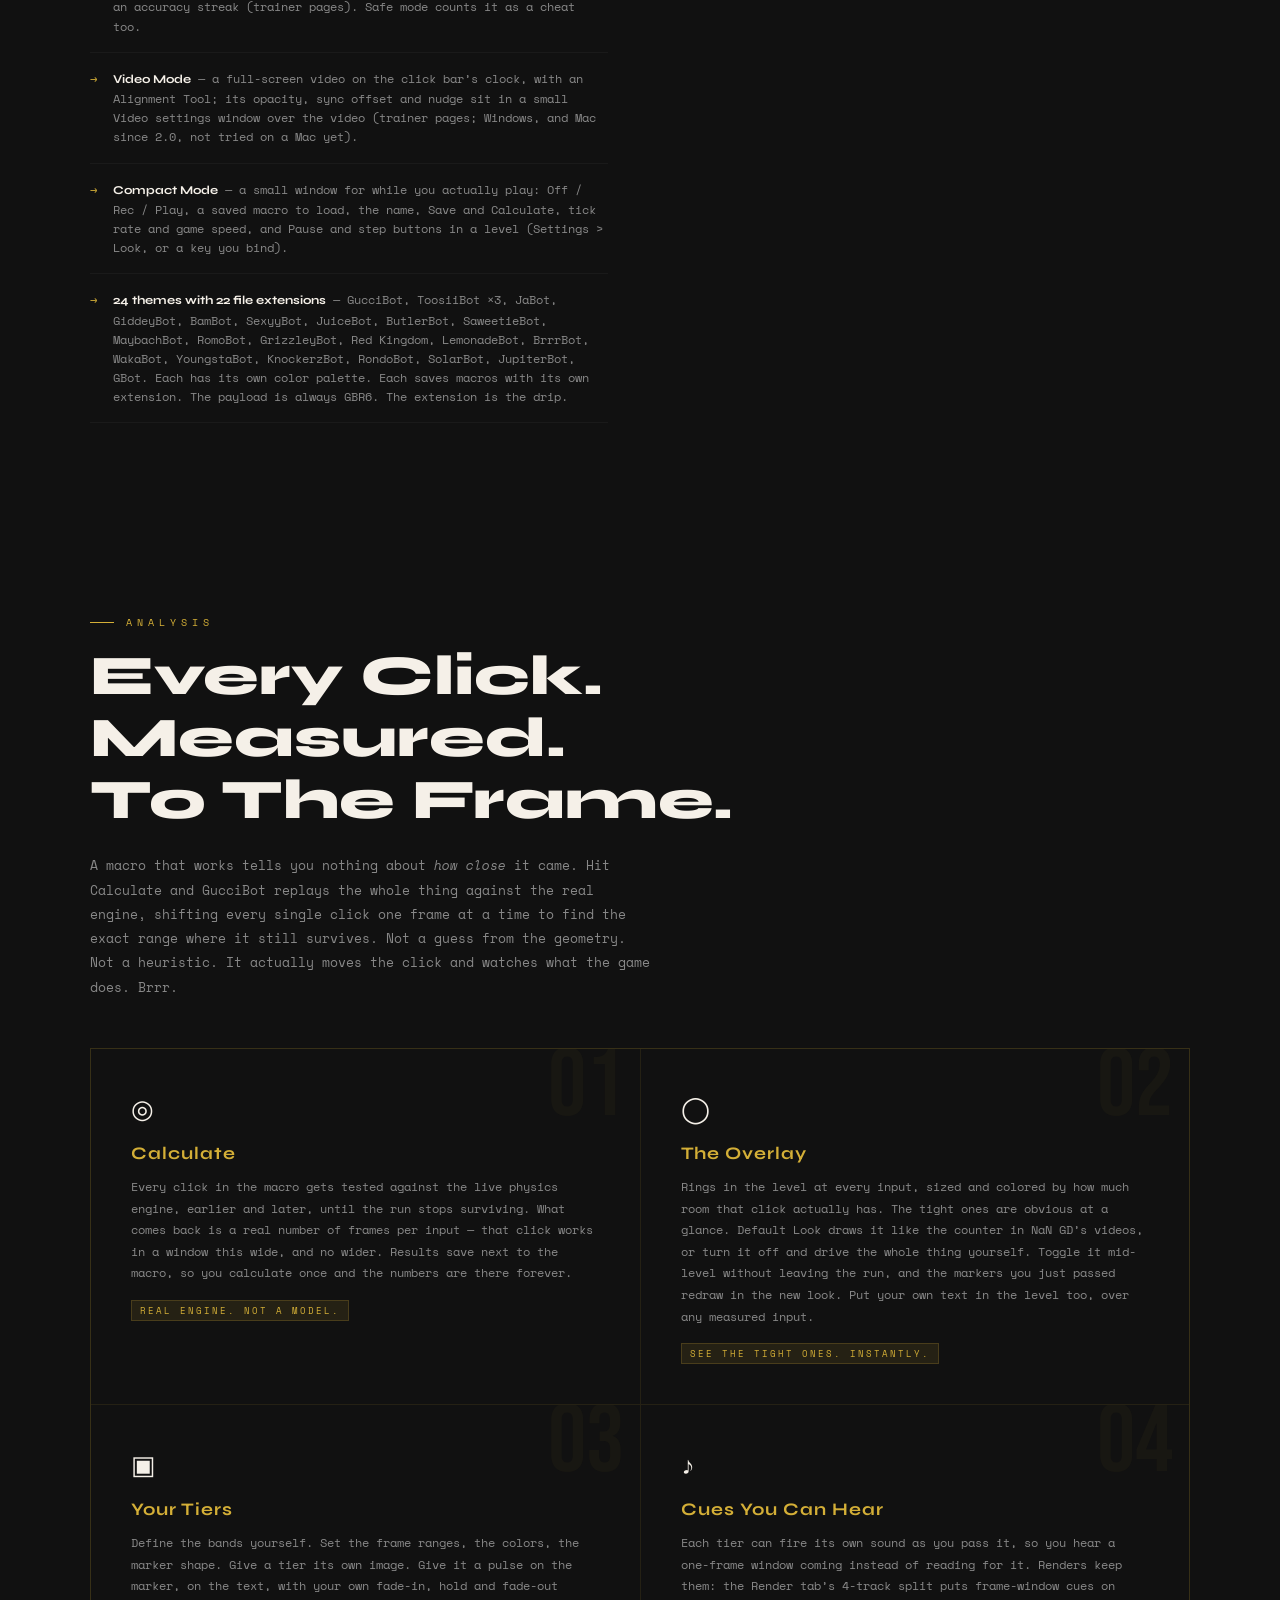
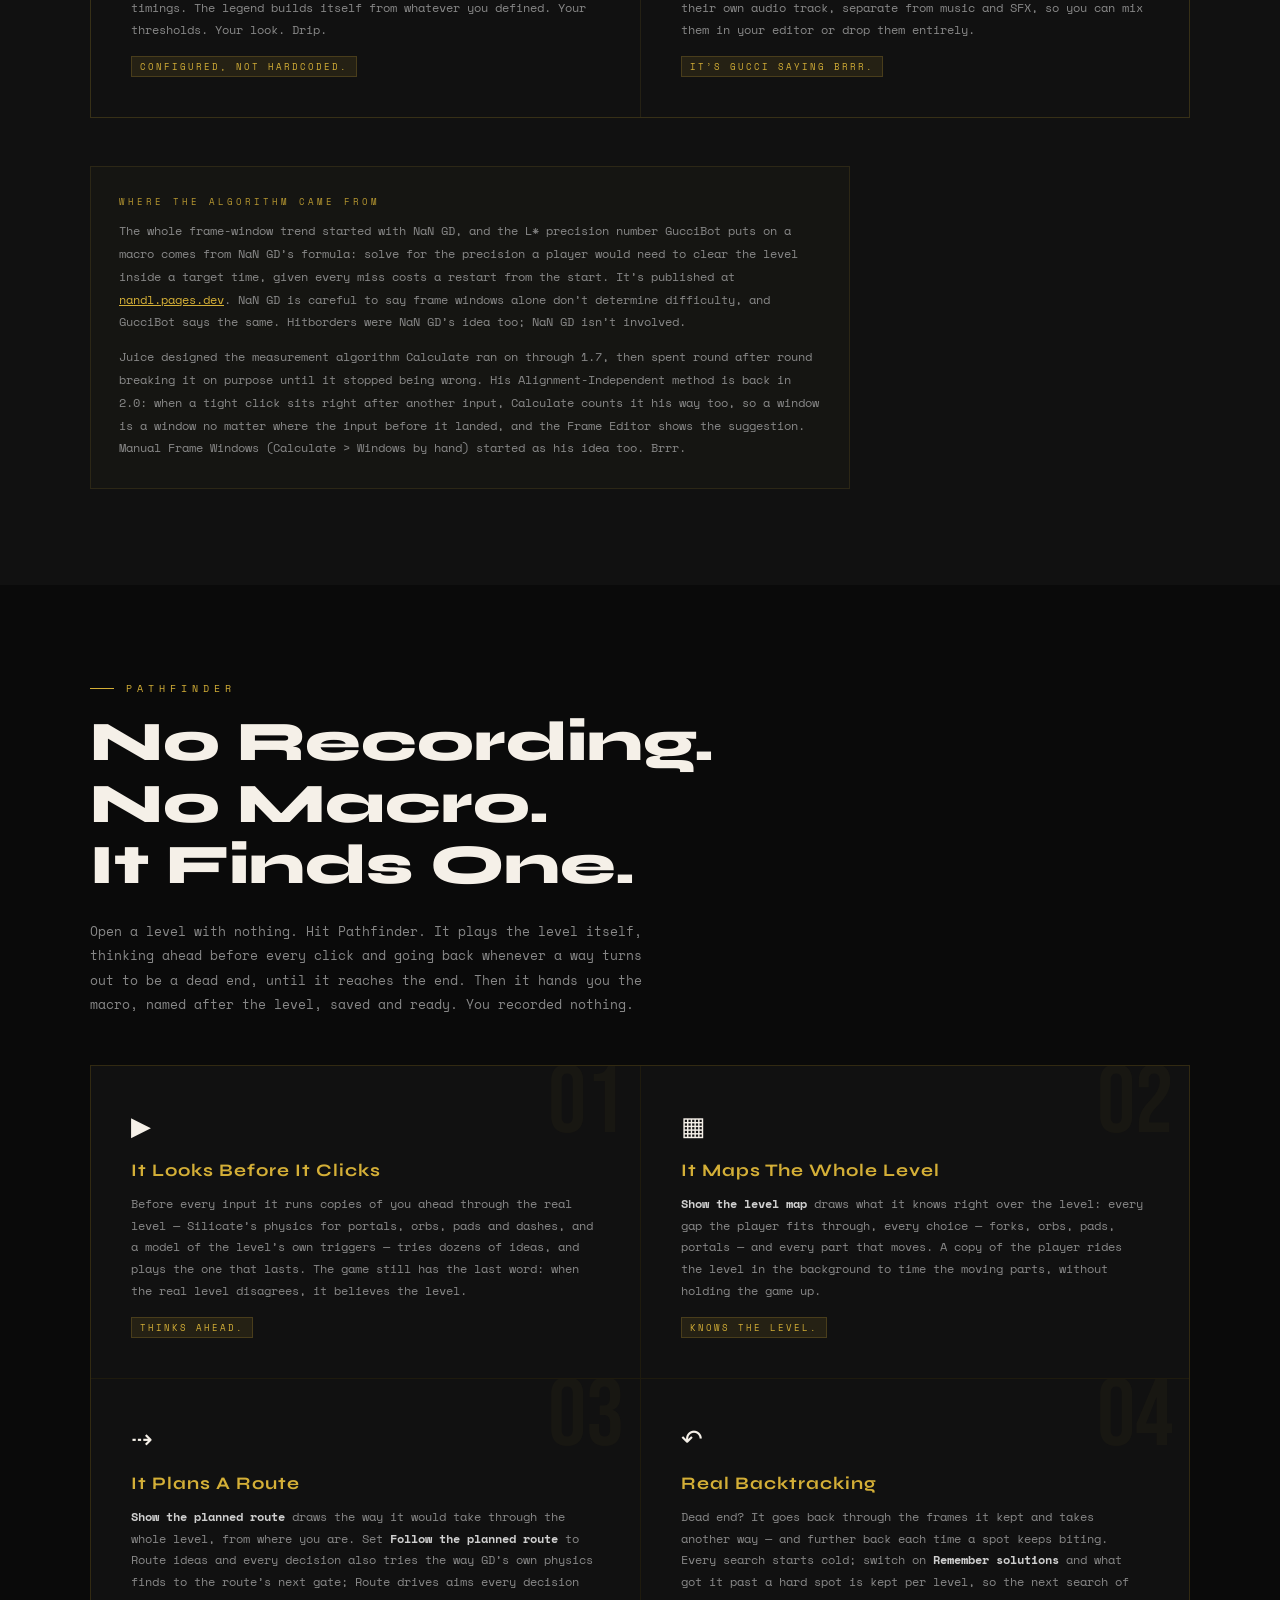
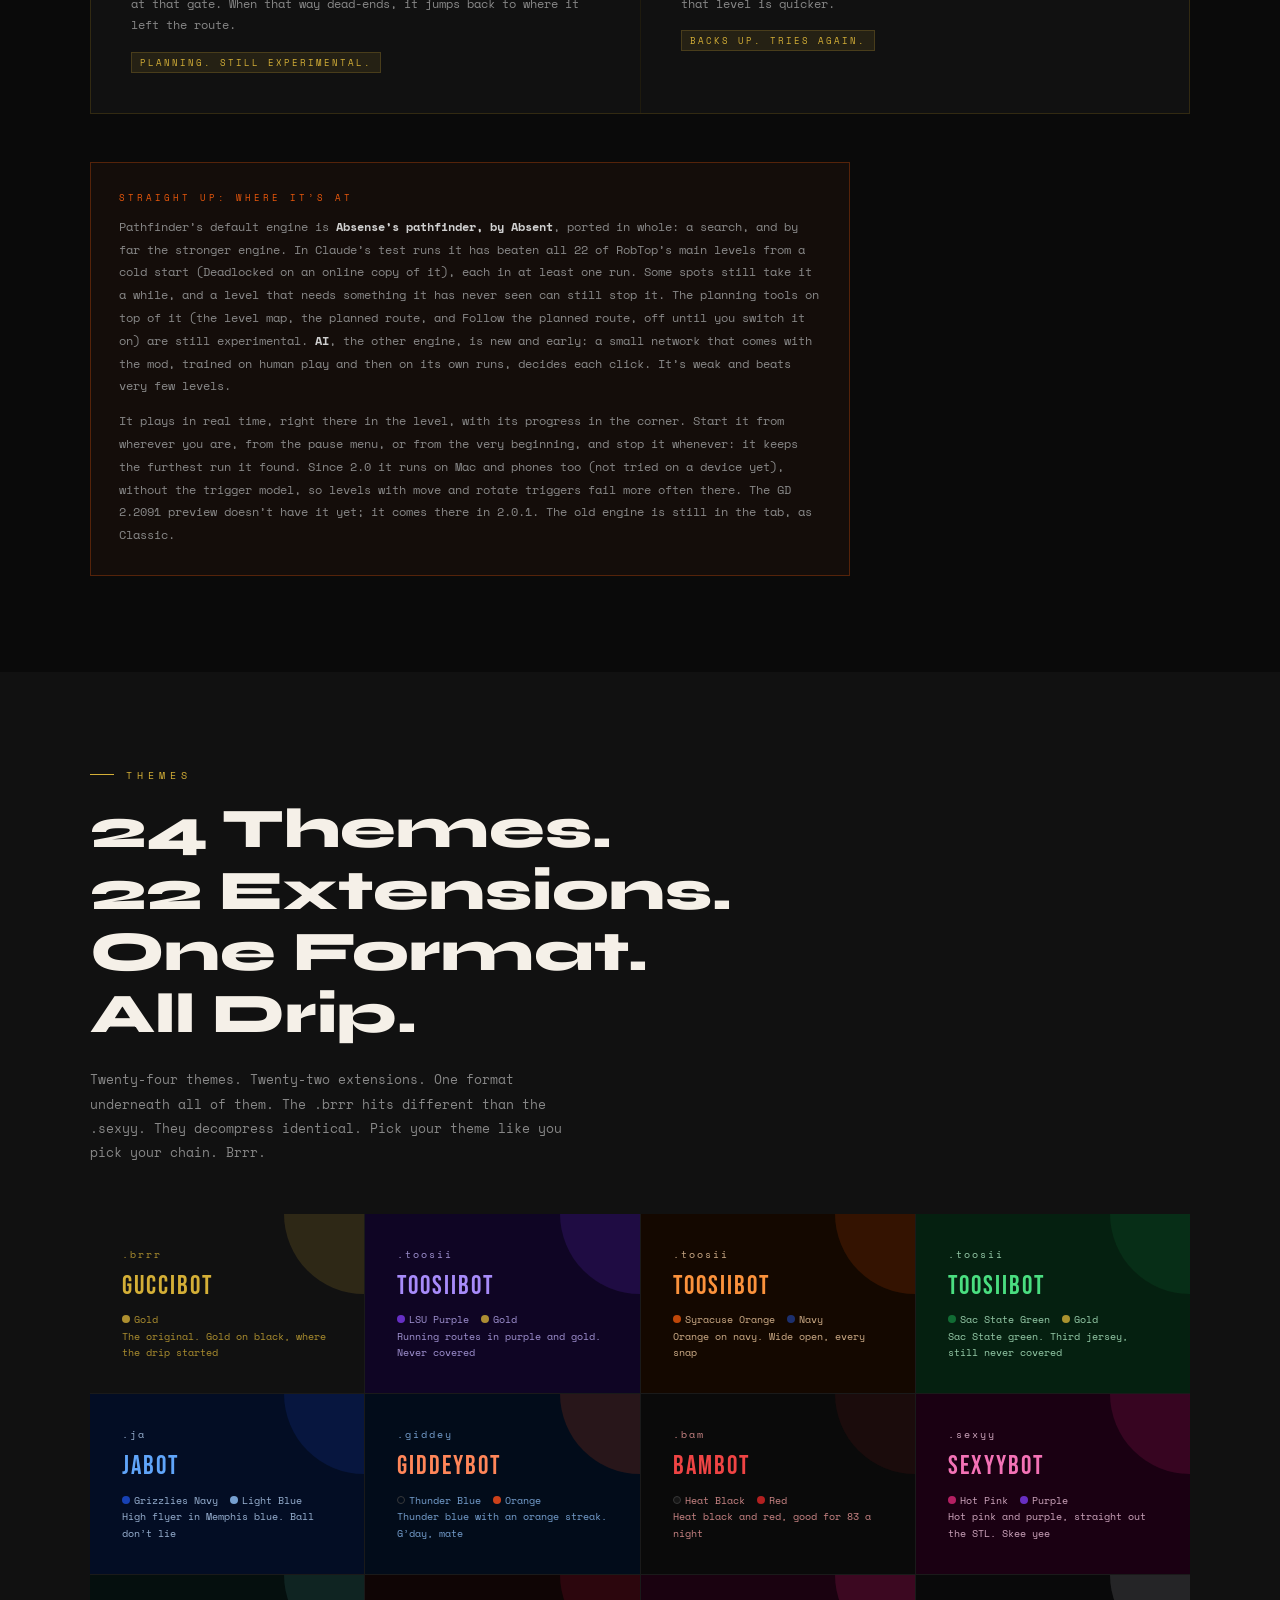
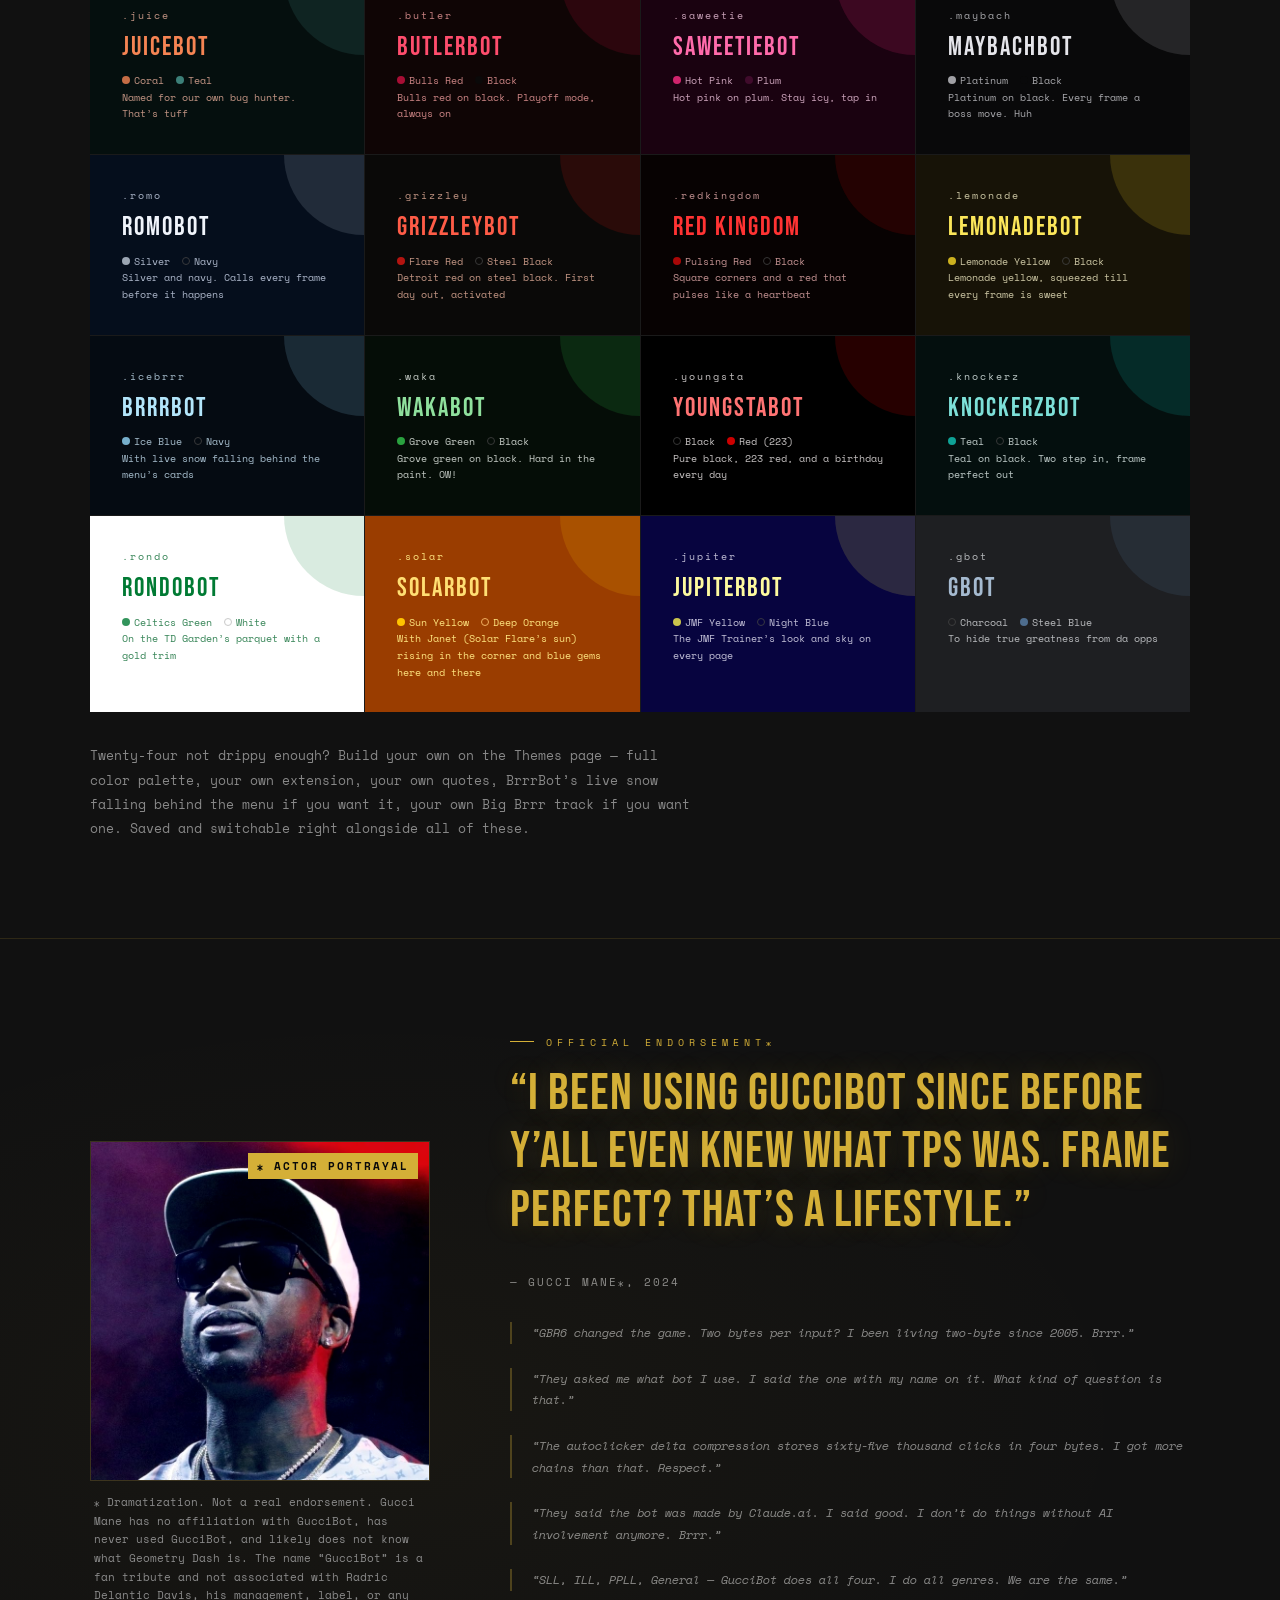
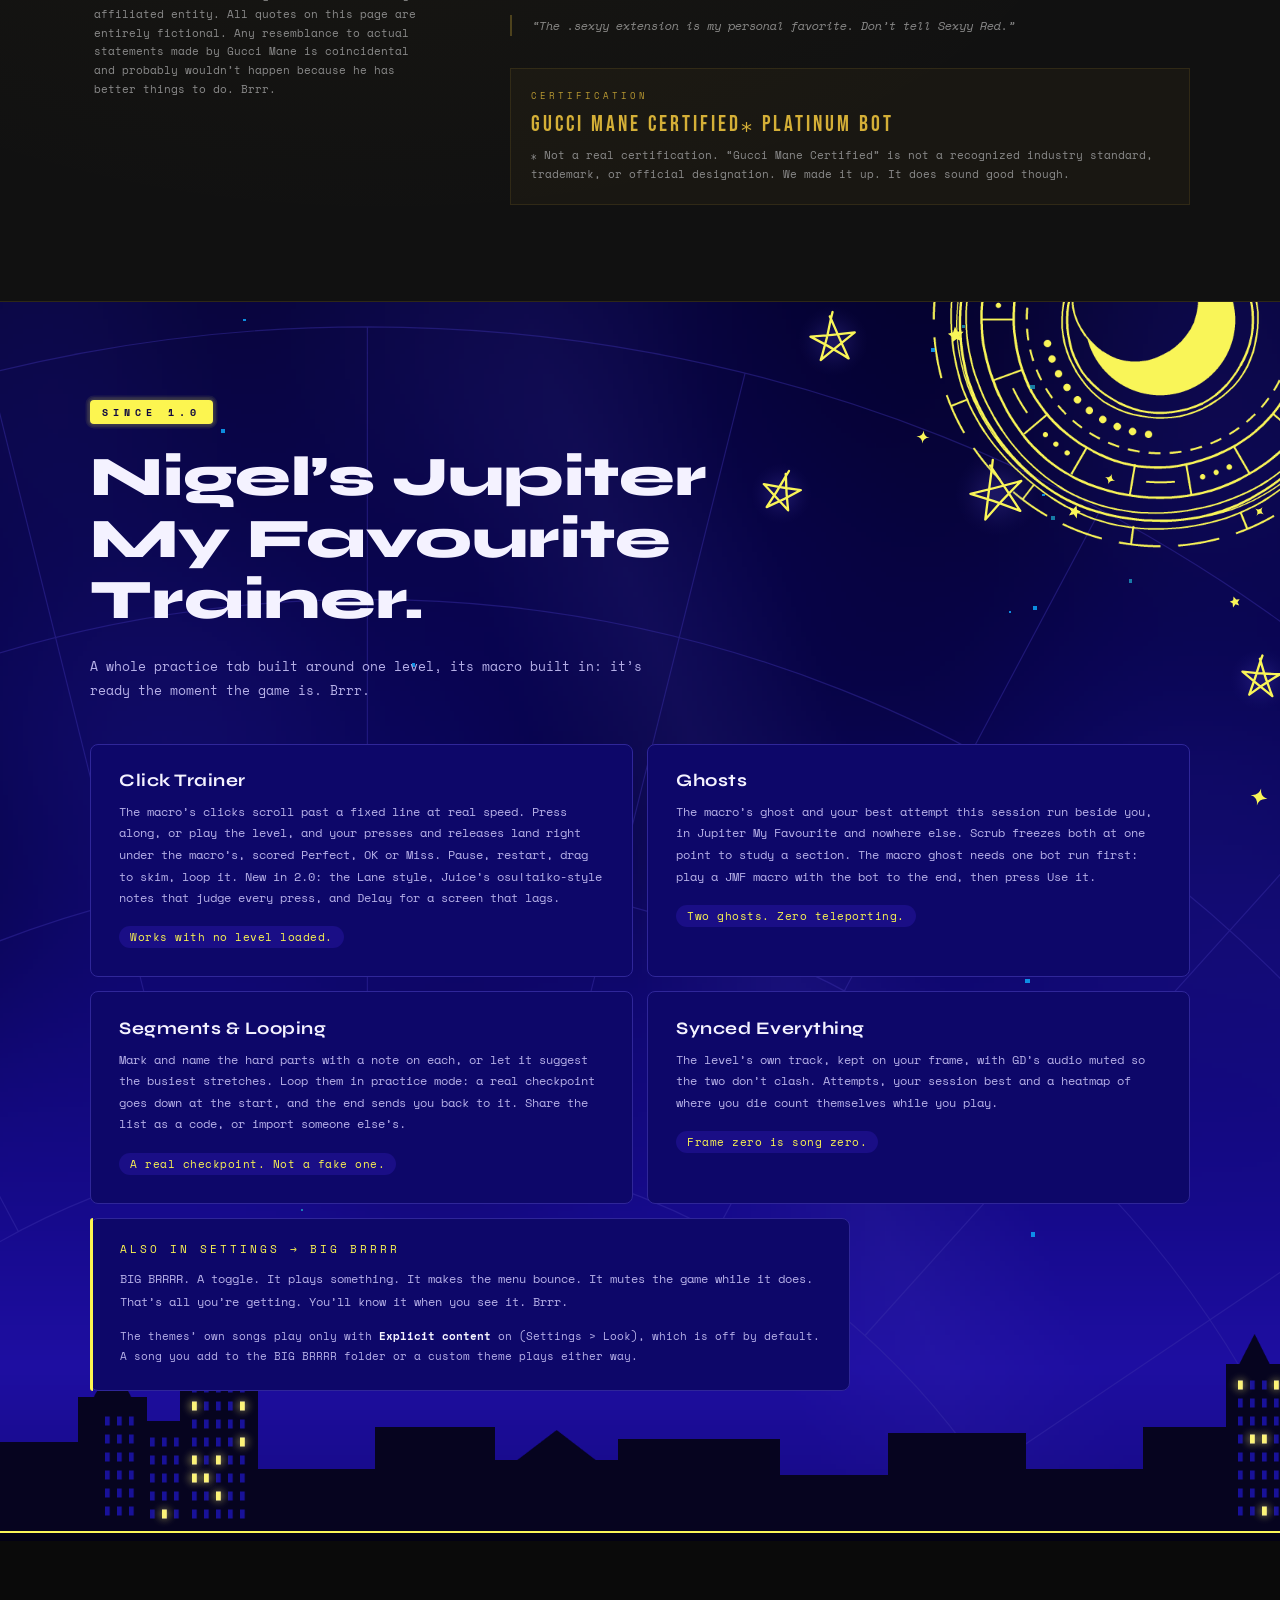
==== commit 0496f754: "Site: no he/his for anticroom, Absent and NaN GD Nigel checked the people's pronouns on 11-24 and ap" ====
--- a/index.html
+++ b/index.html
@@ -271,7 +271,7 @@
     </div>
     <div class="reveal" style="margin-top:3rem;border:1px solid rgba(212,175,55,0.12);padding:1.75rem;background:rgba(212,175,55,0.02);max-width:760px">
       <div style="font-size:0.55rem;letter-spacing:3px;text-transform:uppercase;color:var(--gold);opacity:.85;margin-bottom:.75rem">Where The Algorithm Came From</div>
-      <p style="font-size:0.75rem;color:#888;line-height:1.9;margin-bottom:.75rem">The whole frame-window trend started with NaN GD, and the L* precision number GucciBot puts on a macro comes from his formula: solve for the precision a player would need to clear the level inside a target time, given every miss costs a restart from the start. It&rsquo;s published at <a href="https://nandl.pages.dev/#formula" style="color:var(--gold)">nandl.pages.dev</a>. He&rsquo;s careful to say frame windows alone don&rsquo;t determine difficulty, and GucciBot says the same. Hitborders were NaN GD&rsquo;s idea too; he isn&rsquo;t involved.</p>
+      <p style="font-size:0.75rem;color:#888;line-height:1.9;margin-bottom:.75rem">The whole frame-window trend started with NaN GD, and the L* precision number GucciBot puts on a macro comes from NaN GD&rsquo;s formula: solve for the precision a player would need to clear the level inside a target time, given every miss costs a restart from the start. It&rsquo;s published at <a href="https://nandl.pages.dev/#formula" style="color:var(--gold)">nandl.pages.dev</a>. NaN GD is careful to say frame windows alone don&rsquo;t determine difficulty, and GucciBot says the same. Hitborders were NaN GD&rsquo;s idea too; NaN GD isn&rsquo;t involved.</p>
       <p style="font-size:0.75rem;color:#888;line-height:1.9">Juice designed the measurement algorithm Calculate ran on through 1.7, then spent round after round breaking it on purpose until it stopped being wrong. His Alignment-Independent method is back in 2.0: when a tight click sits right after another input, Calculate counts it his way too, so a window is a window no matter where the input before it landed, and the Frame Editor shows the suggestion. Manual Frame Windows (Calculate &gt; Windows by hand) started as his idea too. Brrr.</p>
     </div>
   </div>
@@ -915,6 +915,41 @@
         <div style="font-size:0.6rem;letter-spacing:2px;text-transform:uppercase;color:var(--muted)">— UsedToLieAboutIt&#x204E;</div>
         <div class="fine" style="margin-top:.35rem">&#x204E; We're not sure what he was lying about specifically. He didn't elaborate. We didn't ask twice.</div>
       </div>
+
+      <div style="background:var(--near-black);padding:2rem;border-top:1px solid rgba(212,175,55,0.12)">
+        <div style="color:var(--gold);font-size:0.8rem;letter-spacing:3px;margin-bottom:1rem">★★★★★</div>
+        <div style="font-size:0.8rem;color:#ccc;line-height:1.8;font-style:italic;margin-bottom:1.25rem">&ldquo;Gave the Pathfinder a queue of levels, left my PC on and went to bed. Woke up to macros. Most productive night of my life, and I slept through all of it.&rdquo;</div>
+        <div style="font-size:0.6rem;letter-spacing:2px;text-transform:uppercase;color:var(--muted)">— WokeUpToMacros&#x204E;</div>
+        <div class="fine" style="margin-top:.35rem">&#x204E; The Queue is real (tested on Windows, on GD 2.2081). A level it can&rsquo;t beat still leaves its furthest run. Results vary by level. Sleep varies by person.</div>
+      </div>
+
+      <div style="background:var(--near-black);padding:2rem;border-top:1px solid rgba(212,175,55,0.12)">
+        <div style="color:var(--gold);font-size:0.8rem;letter-spacing:3px;margin-bottom:1rem">★★★★★</div>
+        <div style="font-size:0.8rem;color:#ccc;line-height:1.8;font-style:italic;margin-bottom:1.25rem">&ldquo;Set the Pathfinder to the AI engine because it sounded smarter. It died at the first spike. Then the first spike. Then, showing real growth, the first spike. Five stars for effort.&rdquo;</div>
+        <div style="font-size:0.6rem;letter-spacing:2px;text-transform:uppercase;color:var(--muted)">— StillAtTheFirstSpike&#x204E;</div>
+        <div class="fine" style="margin-top:.35rem">&#x204E; We did warn you: the AI engine is new and small, and beats very few levels. Search is the default for a reason.</div>
+      </div>
+
+      <div style="background:var(--near-black);padding:2rem;border-top:1px solid rgba(212,175,55,0.12)">
+        <div style="color:var(--gold);font-size:0.8rem;letter-spacing:3px;margin-bottom:1rem">★★★★★</div>
+        <div style="font-size:0.8rem;color:#ccc;line-height:1.8;font-style:italic;margin-bottom:1.25rem">&ldquo;Ran Calculate to prove my level is the hardest one ever made. Posted the L* everywhere. Turns out L* measures precision, not difficulty. My argument is now extremely precise.&rdquo;</div>
+        <div style="font-size:0.6rem;letter-spacing:2px;text-transform:uppercase;color:var(--muted)">— PreciselyWrong&#x204E;</div>
+        <div class="fine" style="margin-top:.35rem">&#x204E; L* is NaN GD&rsquo;s formula: how precise you&rsquo;d need to be, not how hard a level is.</div>
+      </div>
+
+      <div style="background:var(--near-black);padding:2rem;border-top:1px solid rgba(212,175,55,0.12)">
+        <div style="color:var(--gold);font-size:0.8rem;letter-spacing:3px;margin-bottom:1rem">★★★★★</div>
+        <div style="font-size:0.8rem;color:#ccc;line-height:1.8;font-style:italic;margin-bottom:1.25rem">&ldquo;Turned on the Icon hack and tried every icon in the game, one attempt each. I haven&rsquo;t beaten a level all week. My cube has never looked better.&rdquo;</div>
+        <div style="font-size:0.6rem;letter-spacing:2px;text-transform:uppercase;color:var(--muted)">— WoreEveryIcon&#x204E;</div>
+        <div class="fine" style="margin-top:.35rem">&#x204E; Looks only, so safe mode doesn&rsquo;t count it as a cheat. Turn it off and GD&rsquo;s own unlocks come back. The week doesn&rsquo;t.</div>
+      </div>
+
+      <div style="background:var(--near-black);padding:2rem;border-top:1px solid rgba(212,175,55,0.12)">
+        <div style="color:var(--gold);font-size:0.8rem;letter-spacing:3px;margin-bottom:1rem">★★★★★</div>
+        <div style="font-size:0.8rem;color:#ccc;line-height:1.8;font-style:italic;margin-bottom:1.25rem">&ldquo;Rendered one run with the Showcase preset. It&rsquo;s in 8K. My monitor is 1080p. My hard drive is full. Best video I&rsquo;ve ever seen. Well, a sixteenth of it.&rdquo;</div>
+        <div style="font-size:0.6rem;letter-spacing:2px;text-transform:uppercase;color:var(--muted)">— OutOfDiskSpace&#x204E;</div>
+        <div class="fine" style="margin-top:.35rem">&#x204E; Showcase really is 8K at 60 FPS, lossless: about 3.5 GB a minute for a simple level. Basic: 1080p60 sits in the same list, for the rest of us.</div>
+      </div>
     </div>
   </div>
 </section>
@@ -1062,7 +1097,7 @@
 <div style="padding:3rem 2rem;border-top:1px solid rgba(255,255,255,0.04)">
   <div class="container">
     <div class="fine legal">
-      &#x204E; DISCLAIMER: GucciBot is an independent fan project and is not affiliated with, endorsed by, sponsored by, or in any way associated with Radric Delantic Davis, professionally known as Gucci Mane, 1017 Records, Atlantic Records, or any related entities. The name "GucciBot" is used as a fan tribute and constitutes nominative fair use. All quotes attributed to Gucci Mane on this page are entirely fictional and were written by Claude.ai for comedic purposes at no charge to Gucci Mane. Gucci Mane has not played Geometry Dash to our knowledge, has not used GucciBot, has never heard of GucciBot, and has not made any statements about macro bots, TPS, lock delta, GBR6 hypercompression, backwards stepping, or Geode mods. The "Gucci Mane Certified® Platinum Bot" designation is not a real certification, trademark, or designation of any kind and was invented by Claude.ai at approximately 2am during a build session. It is not recognized by any standards body, industry organization, or Gucci Mane himself. The star on the superscript of "Yes" in the FAQ section that says "No" in tiny text is an accurate representation of the factual answer to that question. GucciBot is a Geode mod for Geometry Dash 2.2081 (Windows, macOS, iOS and Android), with a Windows preview for Geometry Dash 2.2091. Geometry Dash is a registered trademark of RobTop Games AB. Geode is an open-source mod loader not affiliated with RobTop Games. The GBR6 format, Type A/B/C compression, all twenty-two themed extensions, the render settings UI layout, the autoclicker delta compression algorithm (Type C), the macro diff viewer, the bot settings presets system, and the overall GucciBot branding are original work by Nigelx1. The Silicate physics engine including the BotUpdater, PracticeFix system, CCScheduler hook, CCDirector hook, all midhook implementations, and all four binary patch offsets are the work of peony, used with deep appreciation. GucciBot, like Silicate, is licensed under the GNU General Public License v3.0; its source is published in full. The Pathfinder engine that is the default from version 2.0.0-beta.2 is Absense's pathfinder by Absent, ported in; several earlier Pathfinder improvements in version 2.alpha.2, the in-game assistant server, and Check Macro, Replace All, the respawn timer and the black orb autoclicker loop in version 2.alpha.3 are ideas taken from Absense and reimplemented here. kepe built yBot, whose file size standard GBR6 was designed to meet. The TTR renderer backend is the work of ToastexGD and powered rendering through version 1.x; rendering from 2.0 onward runs on the Silicate renderer. The frame-window accuracy fixes in version 1.6.1, the entire frame-window analyzer shipped in version 1.8, and the sub-tick CBF recording and render intro card in version 2.alpha.3 are the work of anticroom, GucciBot's first outside contributor. The whole frame-window trend started with NaN GD, and the L* precision formula is his work, published at nandl.pages.dev; the C++ implementation of it used here is the work of C0nscious, from Frame Window Counter, used under the MIT license. L* is a precision measurement derived from timing windows and is not a difficulty rating; NaN says so himself and so do we. Hitborders were NaN GD's idea too; he isn't involved. The Toosii, Ja, Giddey, Bam, Sexyy, Butler, Saweetie, Maybach, Romo, Grizzley, Red Kingdom, Waka, Youngsta, Knockerz, and Rondo themes are named in tribute to their respective inspirations who have no connection to this software. The JuiceBot theme is named for and colored after an actual beta tester of this software, which is a different situation entirely. This website including all copy, the layout, the fake quotes, the footnotes, the tiny disclaimers, the stats section, the testimonials, the legal wall you are currently reading, and the decision to make it this long was produced by Claude.ai (Anthropic) in collaboration with Nigelx1. Claude.ai does not receive royalties. Brrr.
+      &#x204E; DISCLAIMER: GucciBot is an independent fan project and is not affiliated with, endorsed by, sponsored by, or in any way associated with Radric Delantic Davis, professionally known as Gucci Mane, 1017 Records, Atlantic Records, or any related entities. The name "GucciBot" is used as a fan tribute and constitutes nominative fair use. All quotes attributed to Gucci Mane on this page are entirely fictional and were written by Claude.ai for comedic purposes at no charge to Gucci Mane. Gucci Mane has not played Geometry Dash to our knowledge, has not used GucciBot, has never heard of GucciBot, and has not made any statements about macro bots, TPS, lock delta, GBR6 hypercompression, backwards stepping, or Geode mods. The "Gucci Mane Certified® Platinum Bot" designation is not a real certification, trademark, or designation of any kind and was invented by Claude.ai at approximately 2am during a build session. It is not recognized by any standards body, industry organization, or Gucci Mane himself. The star on the superscript of "Yes" in the FAQ section that says "No" in tiny text is an accurate representation of the factual answer to that question. GucciBot is a Geode mod for Geometry Dash 2.2081 (Windows, macOS, iOS and Android), with a Windows preview for Geometry Dash 2.2091. Geometry Dash is a registered trademark of RobTop Games AB. Geode is an open-source mod loader not affiliated with RobTop Games. The GBR6 format, Type A/B/C compression, all twenty-two themed extensions, the render settings UI layout, the autoclicker delta compression algorithm (Type C), the macro diff viewer, the bot settings presets system, and the overall GucciBot branding are original work by Nigelx1. The Silicate physics engine including the BotUpdater, PracticeFix system, CCScheduler hook, CCDirector hook, all midhook implementations, and all four binary patch offsets are the work of peony, used with deep appreciation. GucciBot, like Silicate, is licensed under the GNU General Public License v3.0; its source is published in full. The Pathfinder engine that is the default from version 2.0.0-beta.2 is Absense's pathfinder by Absent, ported in; several earlier Pathfinder improvements in version 2.alpha.2, the in-game assistant server, and Check Macro, Replace All, the respawn timer and the black orb autoclicker loop in version 2.alpha.3 are ideas taken from Absense and reimplemented here. kepe built yBot, whose file size standard GBR6 was designed to meet. The TTR renderer backend is the work of ToastexGD and powered rendering through version 1.x; rendering from 2.0 onward runs on the Silicate renderer. The frame-window accuracy fixes in version 1.6.1, the entire frame-window analyzer shipped in version 1.8, and the sub-tick CBF recording and render intro card in version 2.alpha.3 are the work of anticroom, GucciBot's first outside contributor. The whole frame-window trend started with NaN GD, and the L* precision formula is NaN GD's work, published at nandl.pages.dev; the C++ implementation of it used here is the work of C0nscious, from Frame Window Counter, used under the MIT license. L* is a precision measurement derived from timing windows and is not a difficulty rating; NaN says so, and so do we. Hitborders were NaN GD's idea too; NaN GD isn't involved. The Toosii, Ja, Giddey, Bam, Sexyy, Butler, Saweetie, Maybach, Romo, Grizzley, Red Kingdom, Waka, Youngsta, Knockerz, and Rondo themes are named in tribute to their respective inspirations who have no connection to this software. The JuiceBot theme is named for and colored after an actual beta tester of this software, which is a different situation entirely. This website including all copy, the layout, the fake quotes, the footnotes, the tiny disclaimers, the stats section, the testimonials, the legal wall you are currently reading, and the decision to make it this long was produced by Claude.ai (Anthropic) in collaboration with Nigelx1. Claude.ai does not receive royalties. Brrr.
     </div>
   </div>
 </div>
@@ -1262,7 +1297,7 @@
       <div class="credit-card" style="border-color:rgba(212,175,55,0.3)">
         <div class="credit-role" style="opacity:1">The Frame-Window Analyzer</div>
         <div class="credit-name" style="color:var(--gold)">anticroom</div>
-        <div class="credit-desc">Calculate, as of 1.8, <em>is</em> his analyzer. He rewrote the frame-window system for Silicate, sent the source over, and it was ported in near-verbatim to replace GucciBot’s own — the headline feature of the release is his work, measuring every click where ours gave up on the hard ones. Sub-tick CBF recording and the render intro card in 2.alpha.3 are his too. Before that he sent GucciBot’s first outside pull request, a real 7-fix accuracy pass plus a Geode SDK bump. Also one of ToastyReplay’s own devs.</div>
+        <div class="credit-desc">Calculate, as of 1.8, <em>is</em> anticroom’s analyzer. anticroom rewrote the frame-window system for Silicate, sent the source over, and it was ported in near-verbatim to replace GucciBot’s own — the headline feature of the release is anticroom’s work, measuring every click where ours gave up on the hard ones. Sub-tick CBF recording and the render intro card in 2.alpha.3 are anticroom’s too. Before that anticroom sent GucciBot’s first outside pull request, a real 7-fix accuracy pass plus a Geode SDK bump. Also one of ToastyReplay’s own devs.</div>
       </div>
       <div class="credit-card">
         <div class="credit-role">Tester &amp; Feature Help</div>
@@ -1282,7 +1317,7 @@
       <div class="credit-card">
         <div class="credit-role">Pathfinder &amp; Assistant Access</div>
         <div class="credit-name">Absent</div>
-        <div class="credit-desc">Built Absense, another bot on top of Silicate. Pathfinder&rsquo;s default engine is his &mdash; Absense&rsquo;s pathfinder, look-ahead and all, ported in whole. The in-game assistant server, Check Macro, Replace All, the respawn timer and the black orb autoclicker loop are his ideas too, worked out again here from his source. He should get said so.</div>
+        <div class="credit-desc">Built Absense, another bot on top of Silicate. Pathfinder&rsquo;s default engine is Absent&rsquo;s &mdash; Absense&rsquo;s pathfinder, look-ahead and all, ported in whole. The in-game assistant server, Check Macro, Replace All, the respawn timer and the black orb autoclicker loop are Absent&rsquo;s ideas too, worked out again here from Absent&rsquo;s source. Absent should get said so.</div>
       </div>
       <div class="credit-card">
         <div class="credit-role">Open-Source Click Indicators</div>
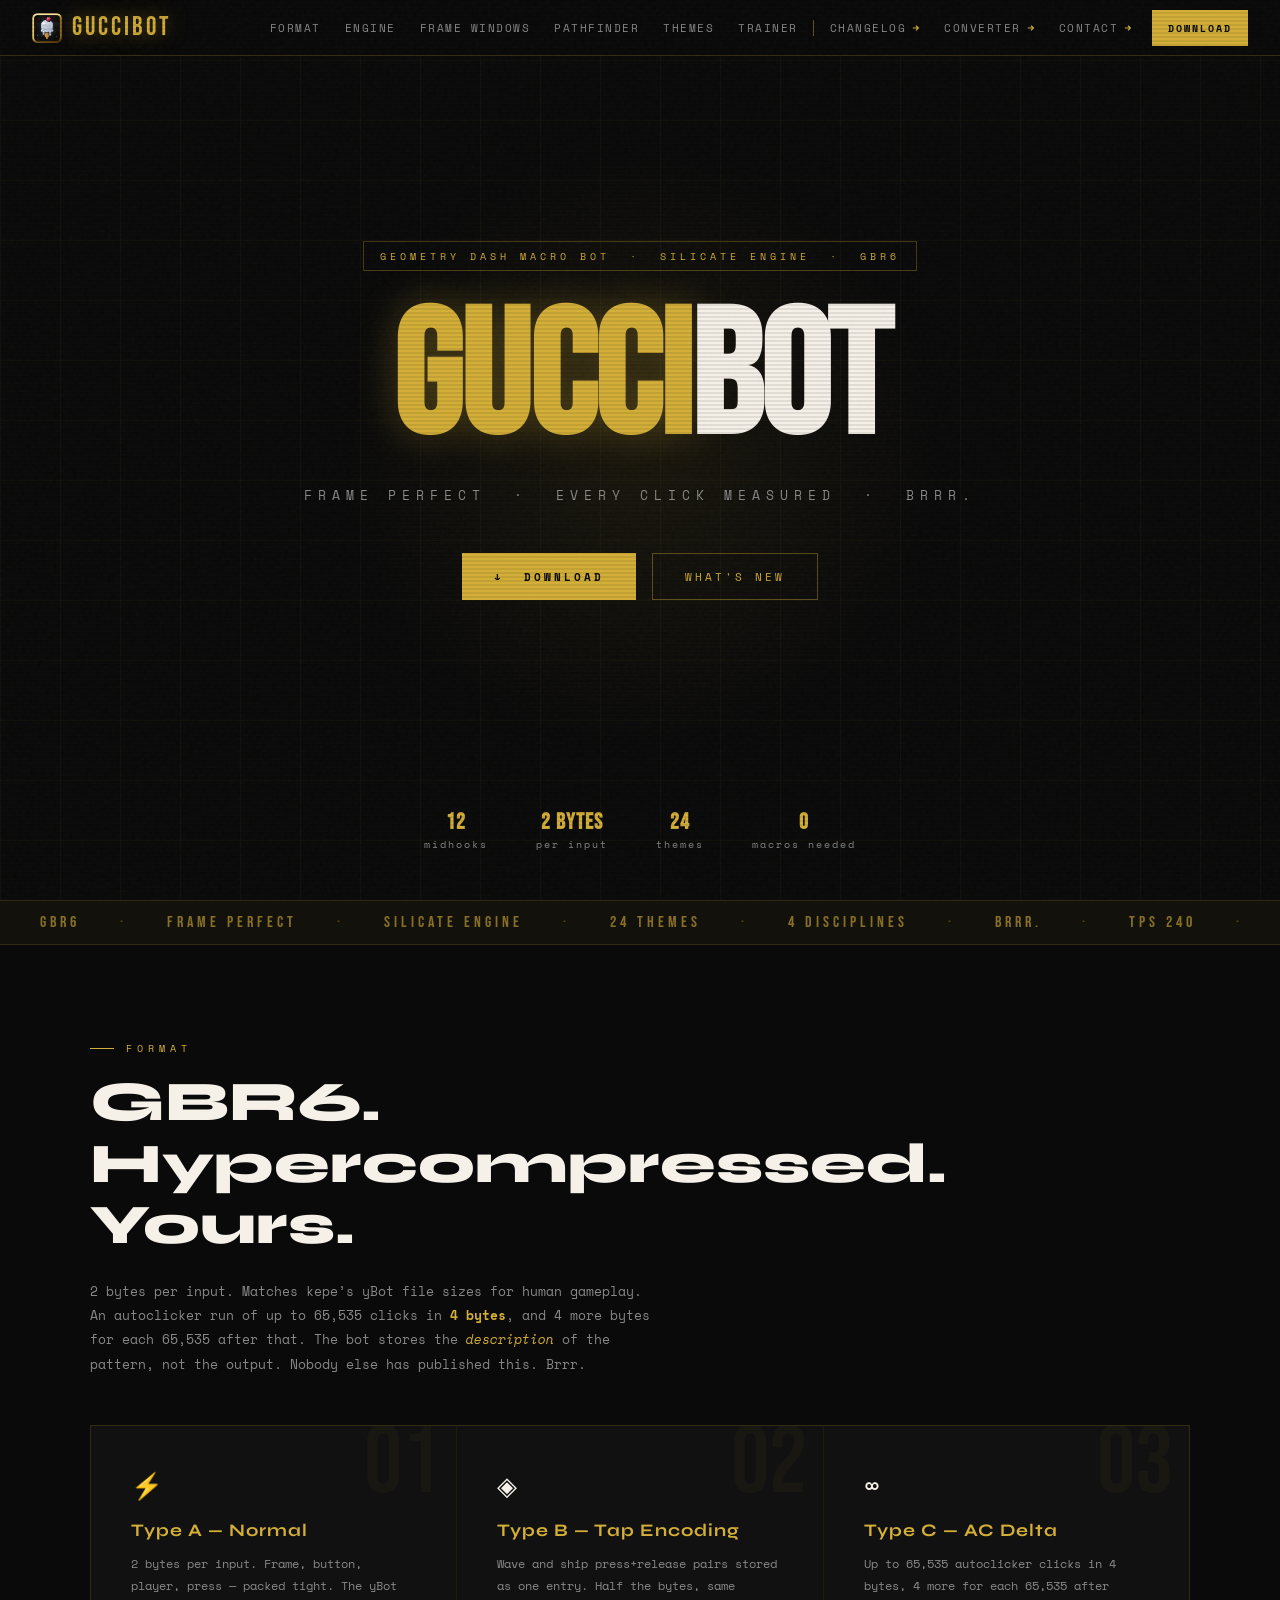
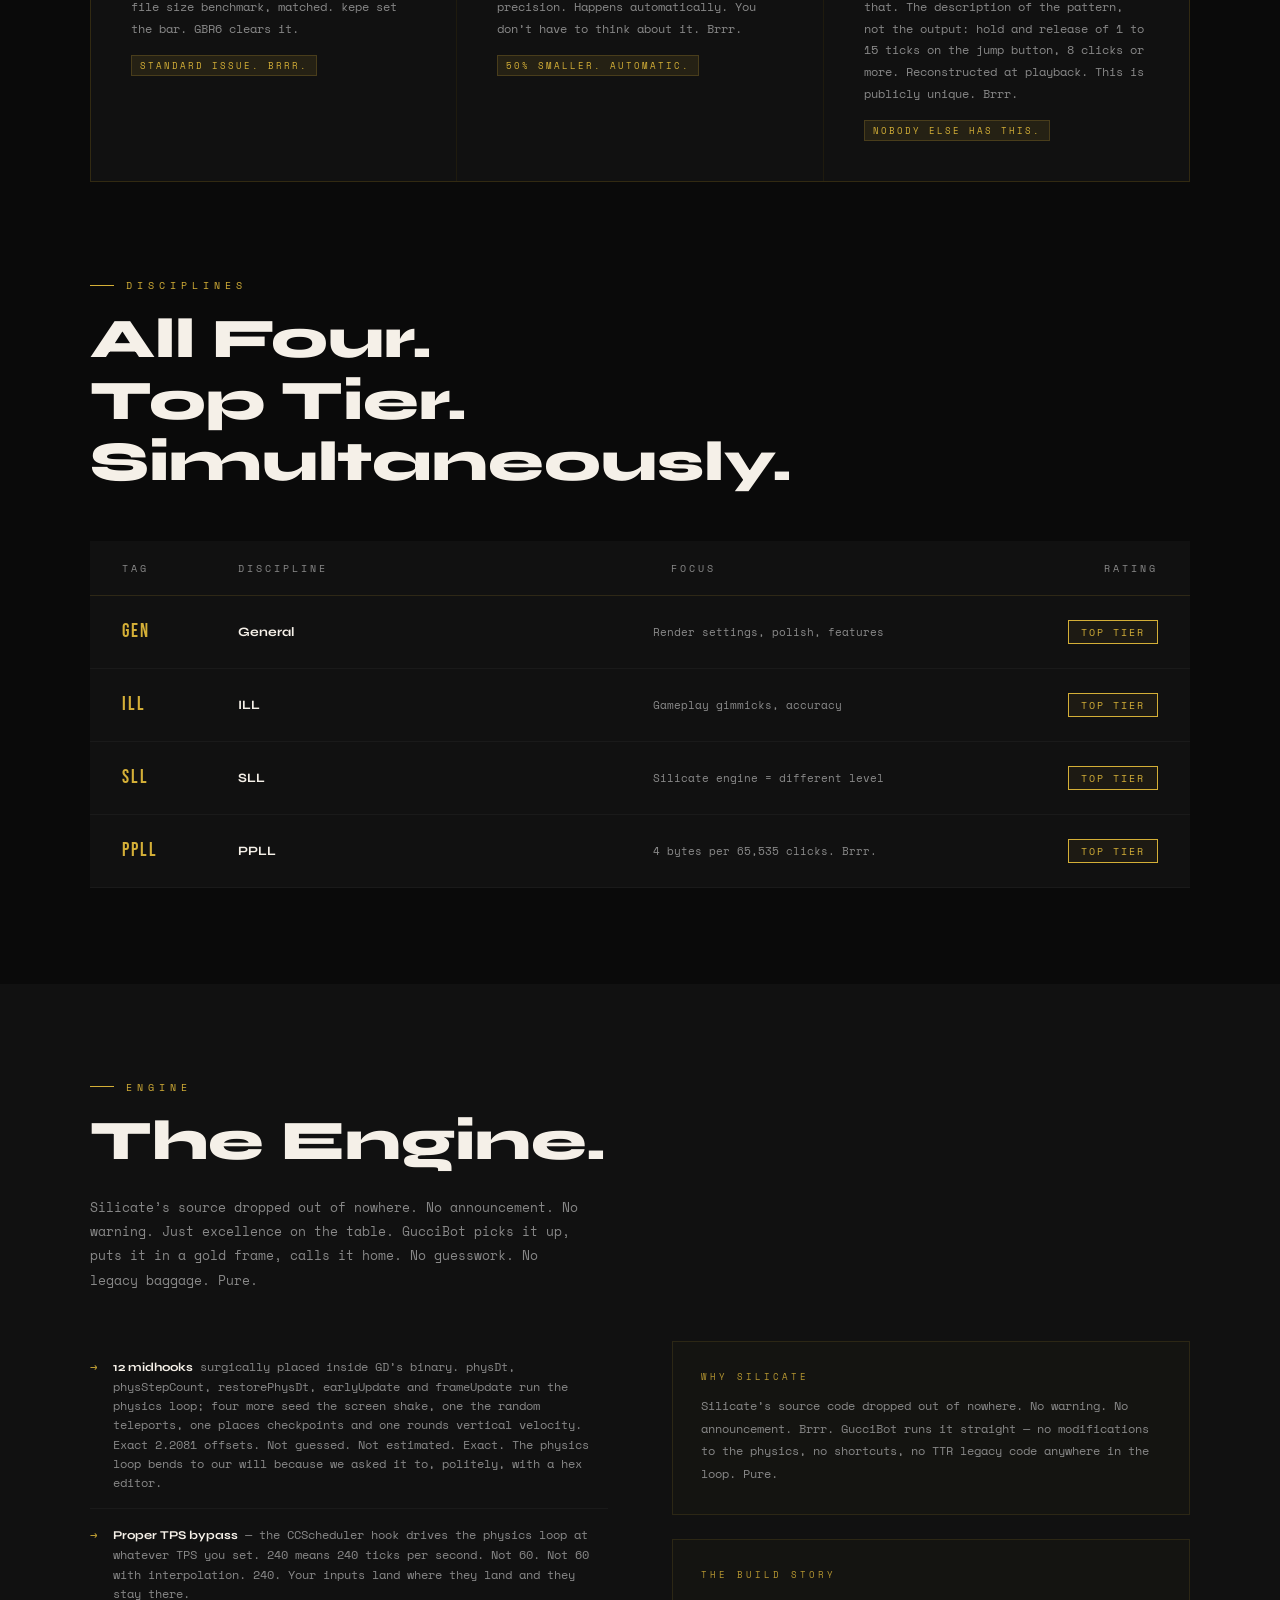
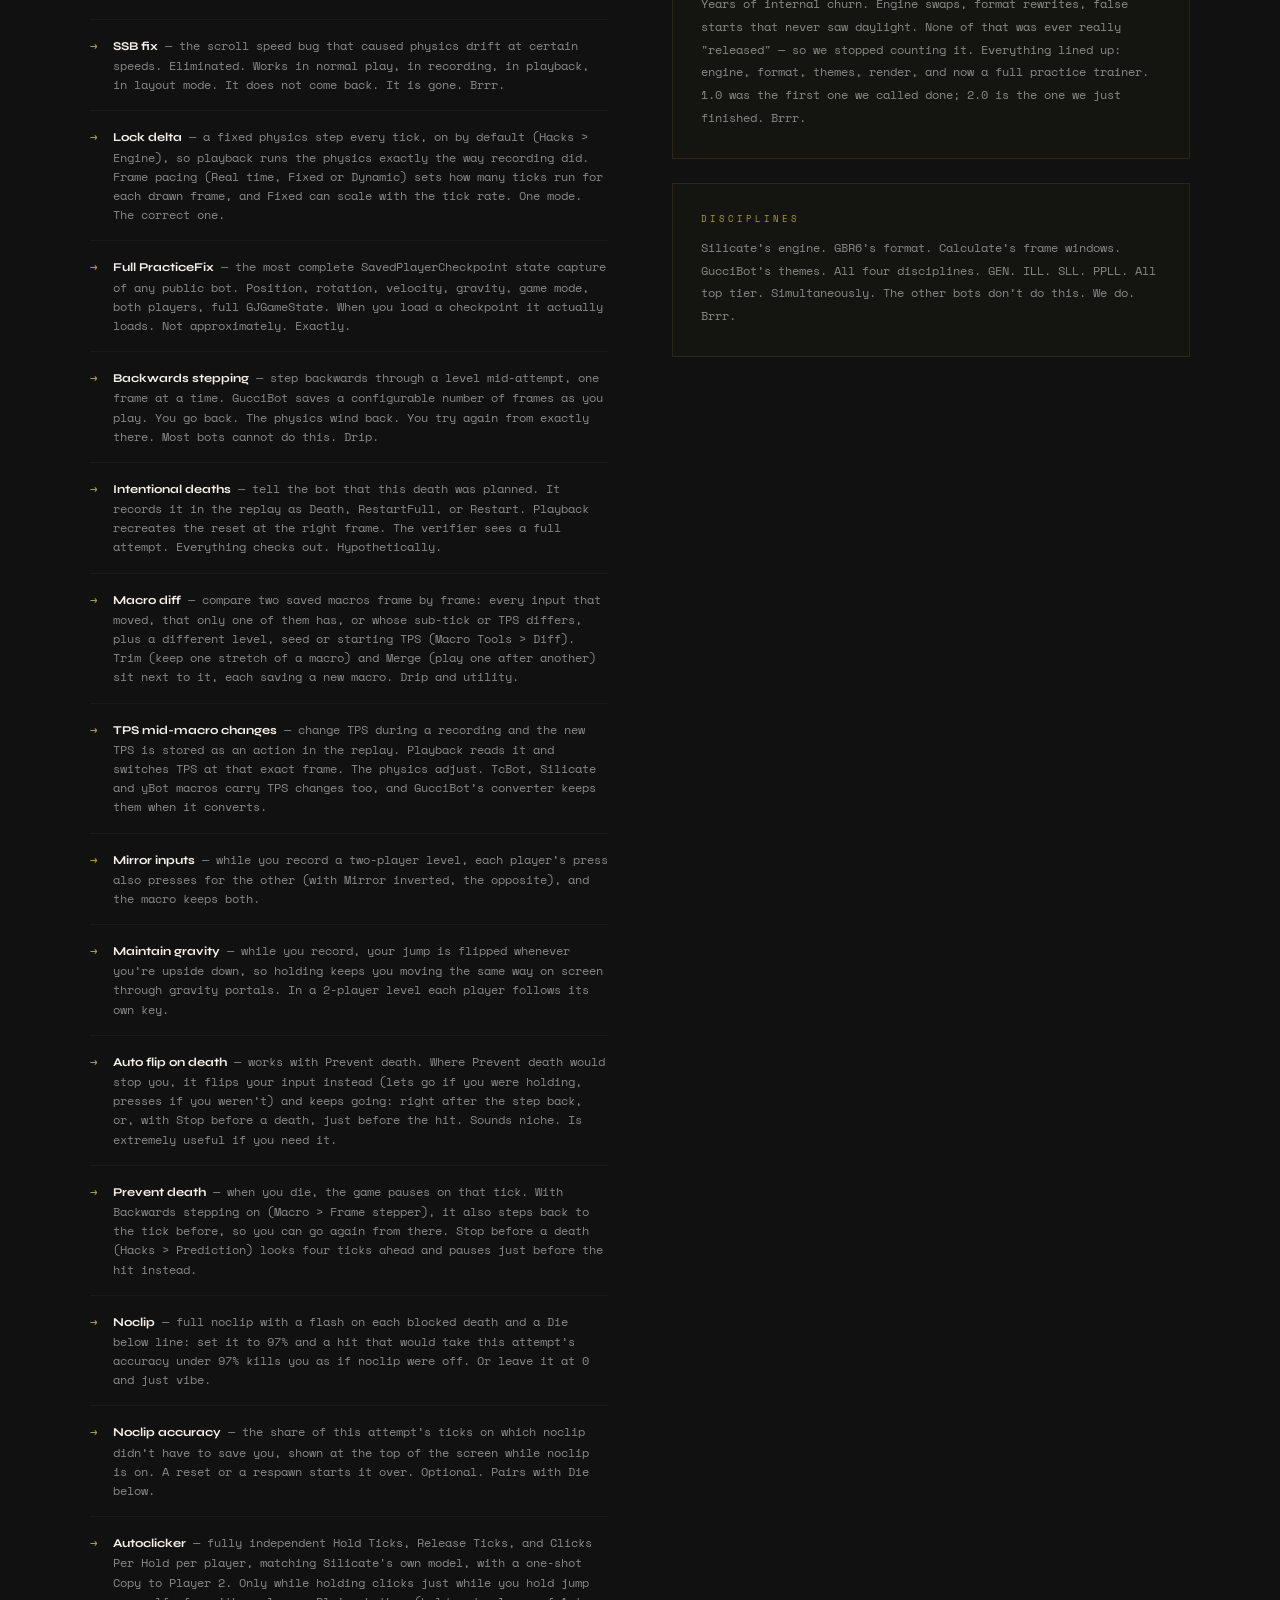
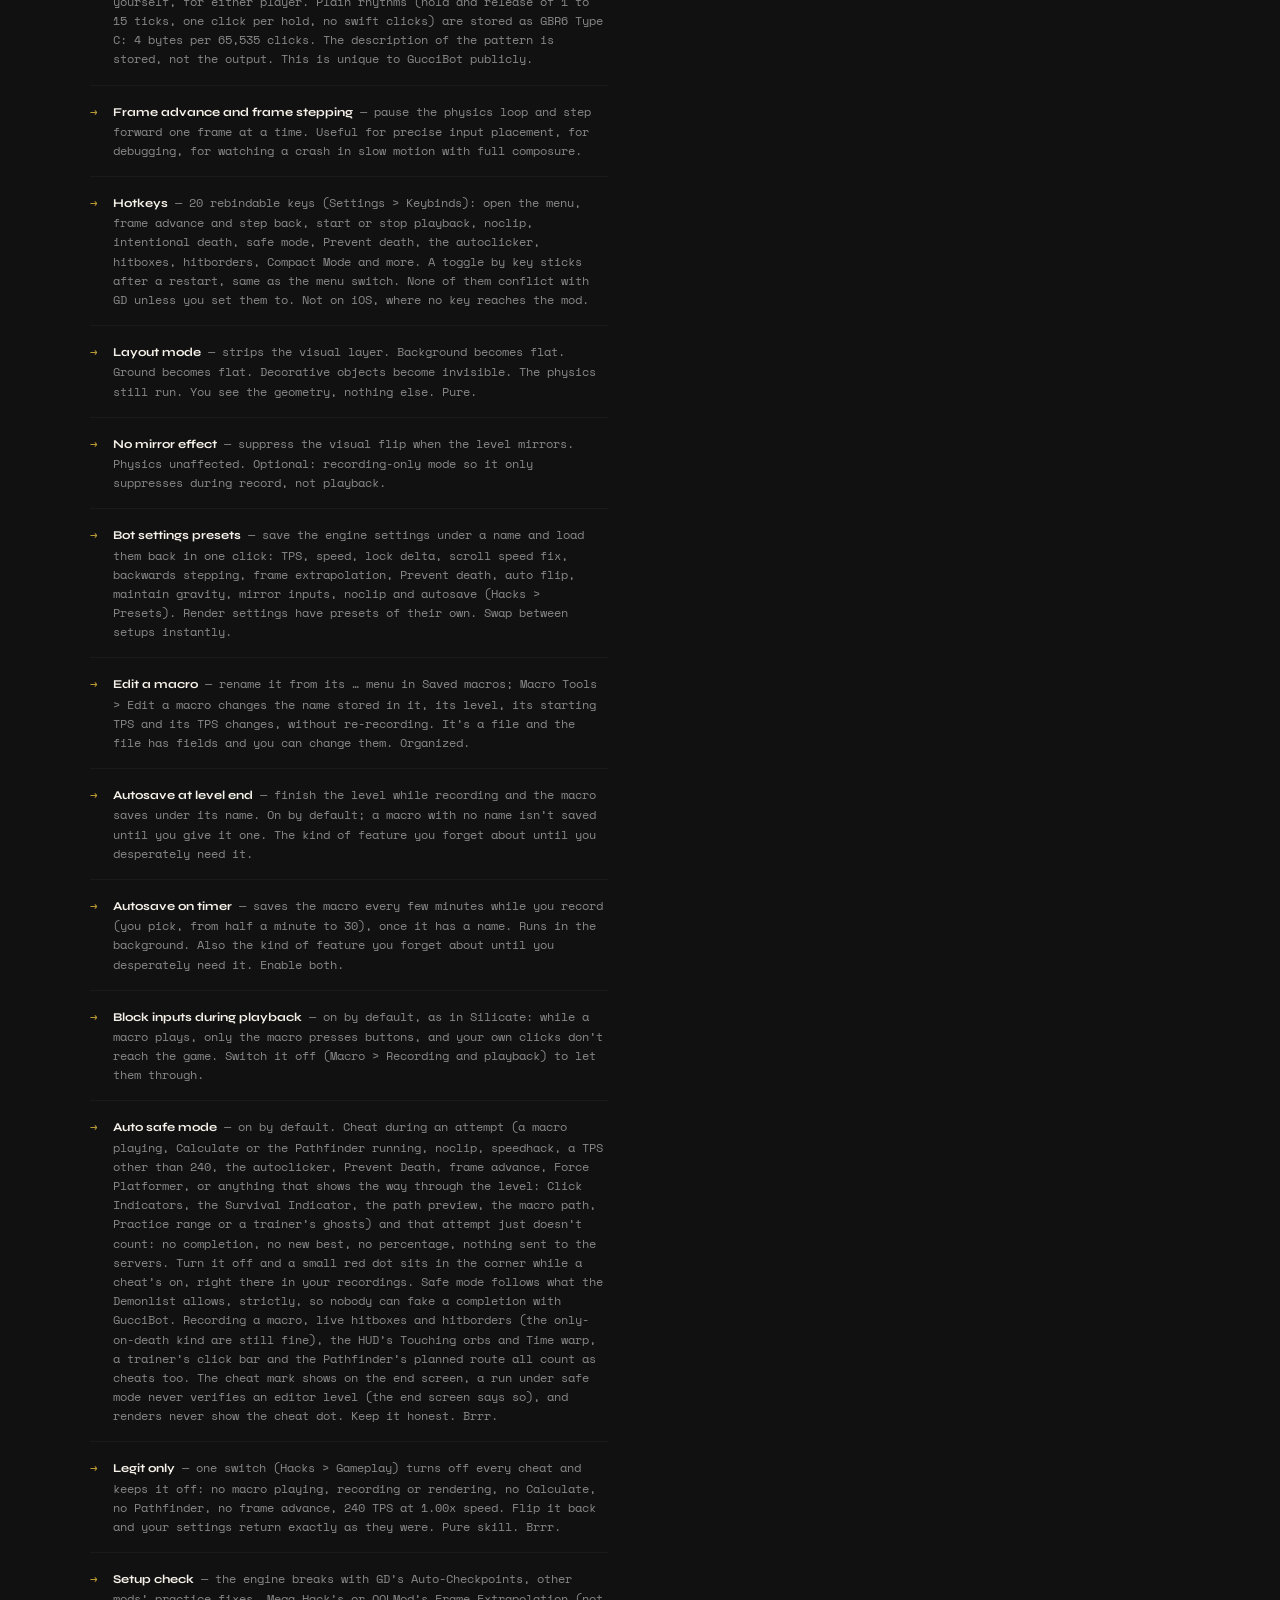
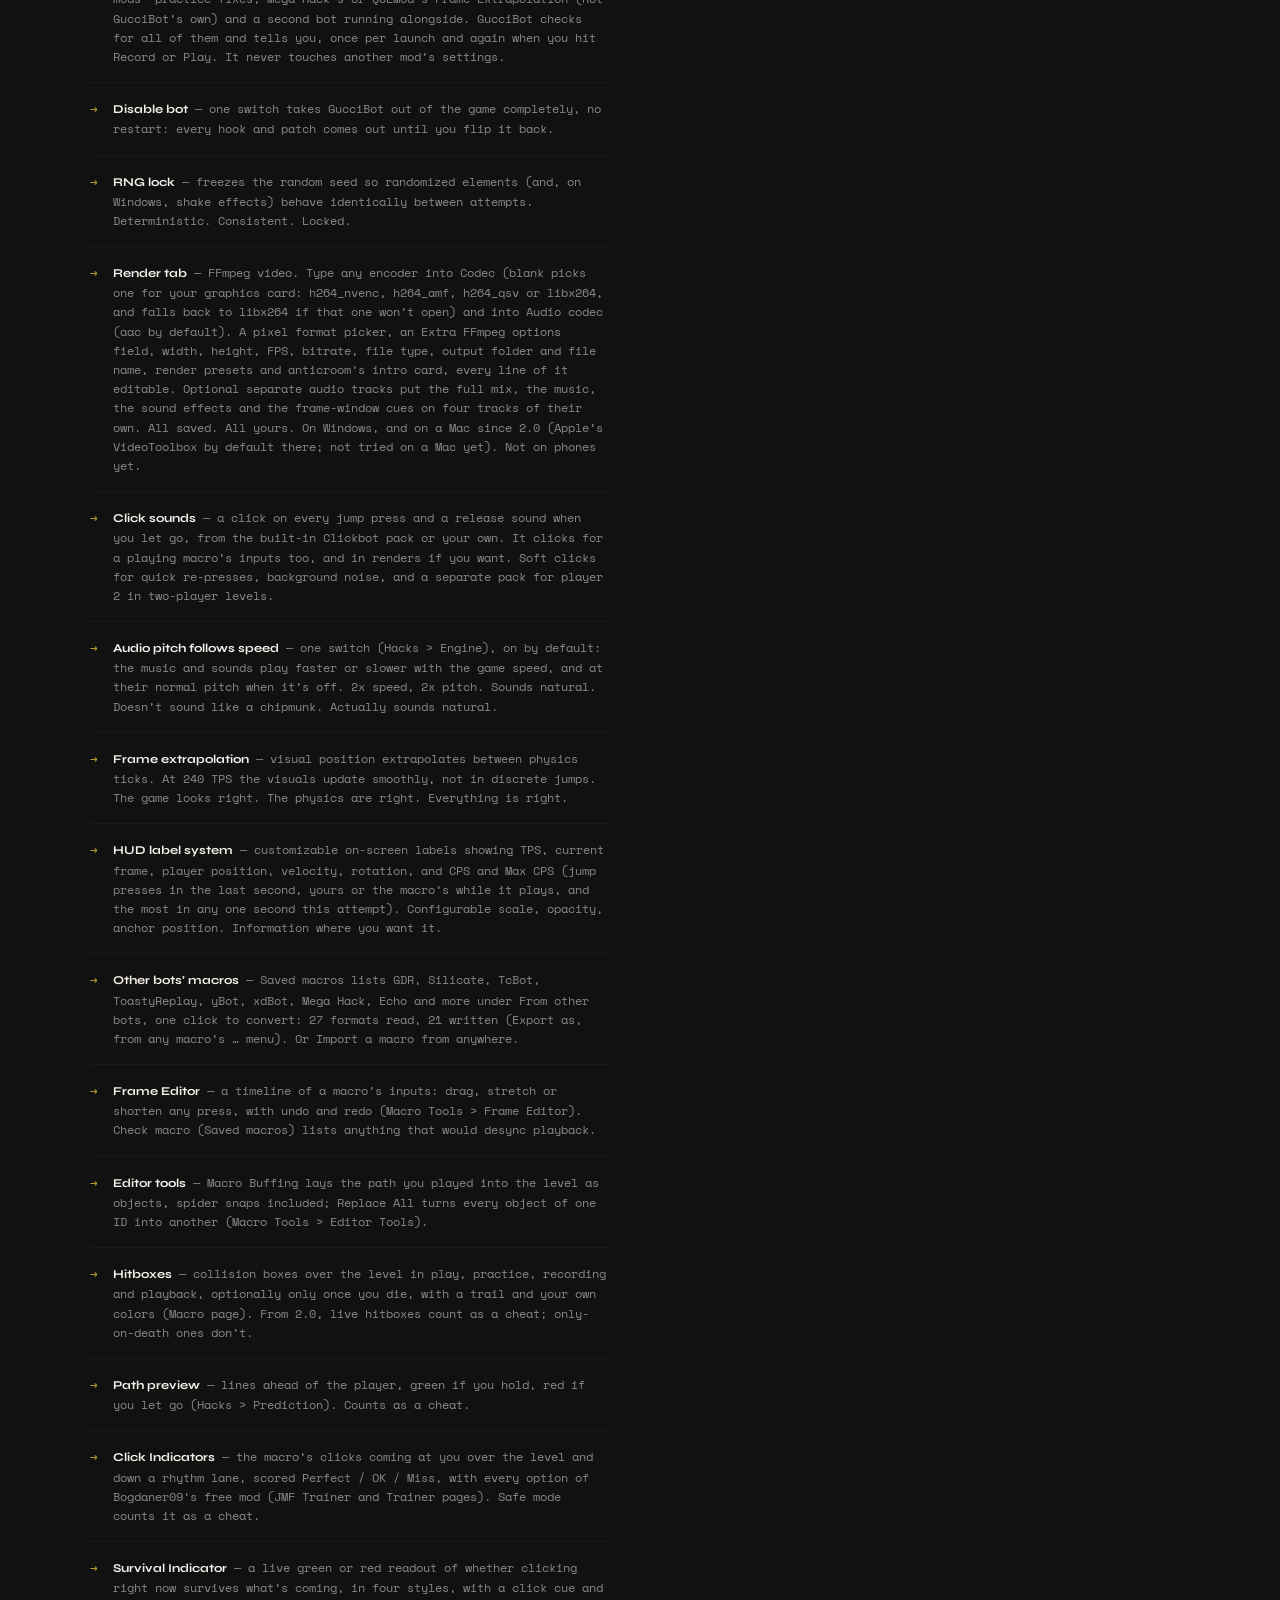
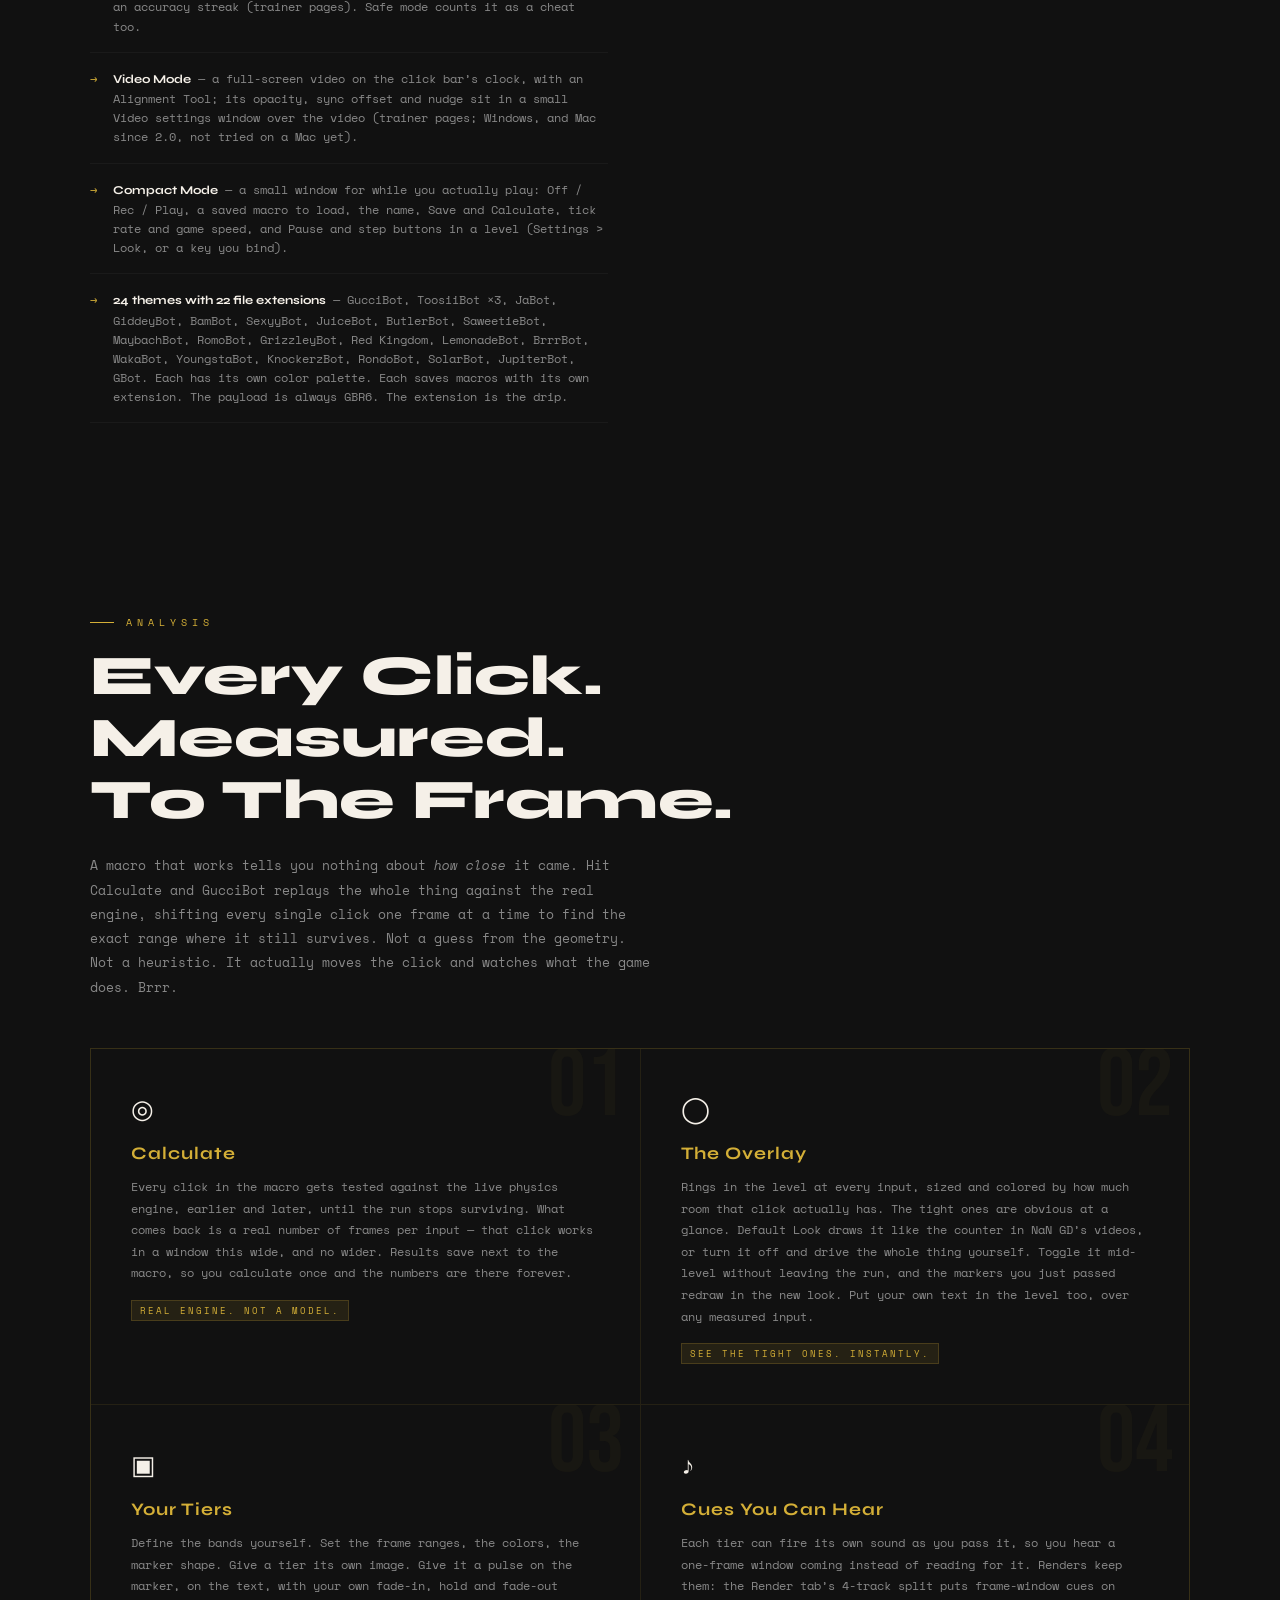
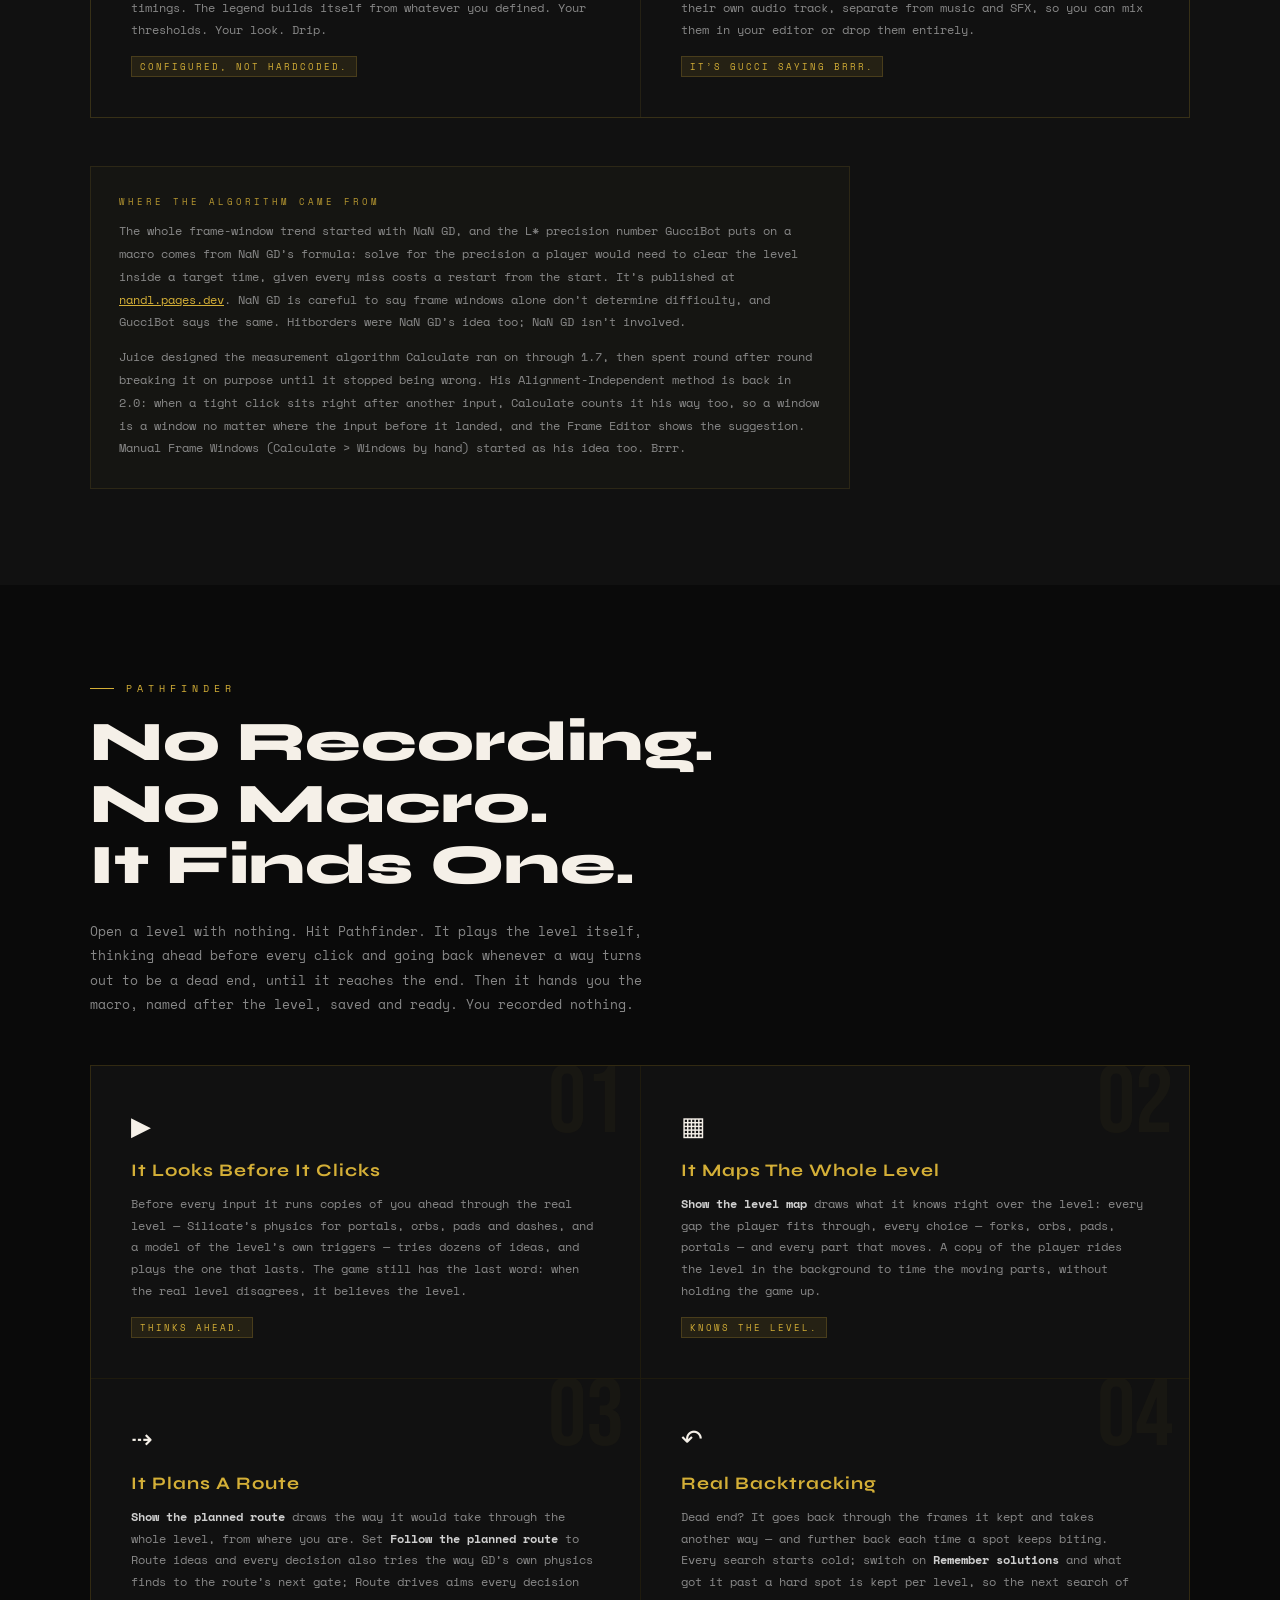
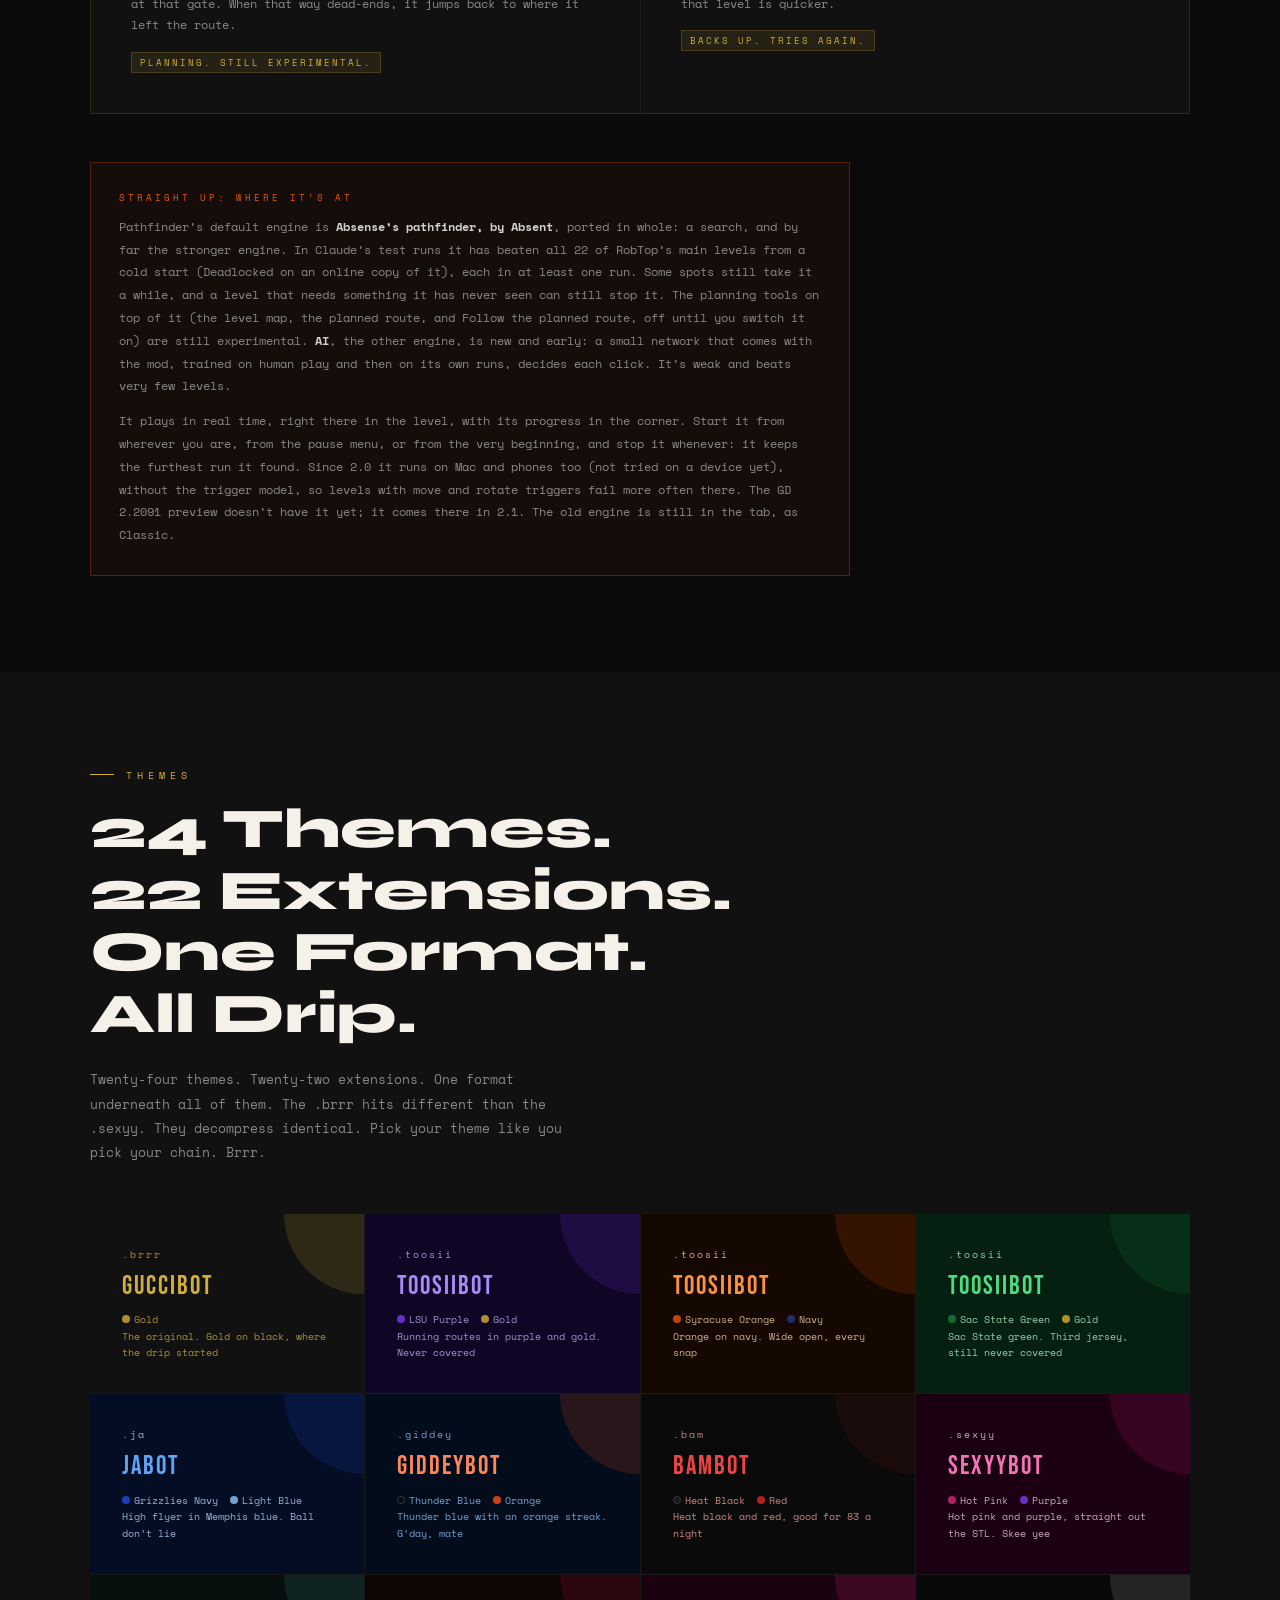
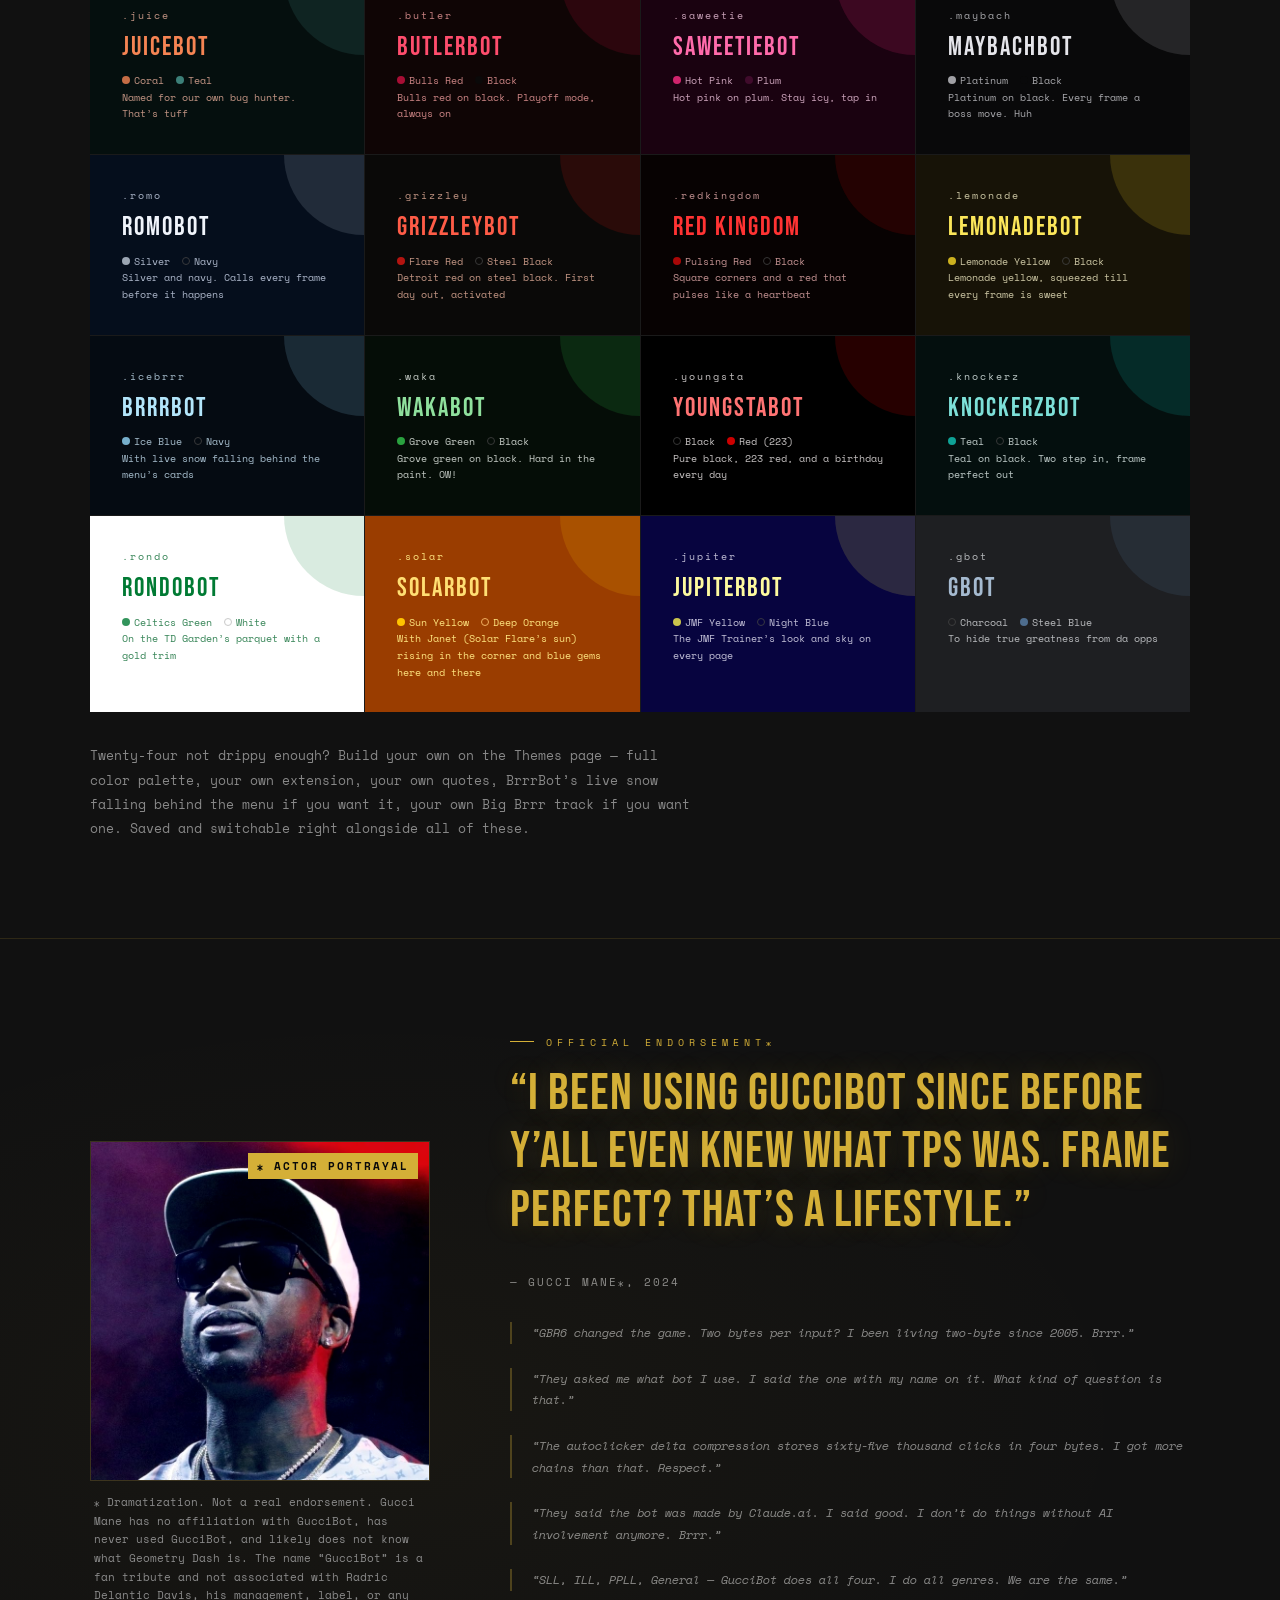
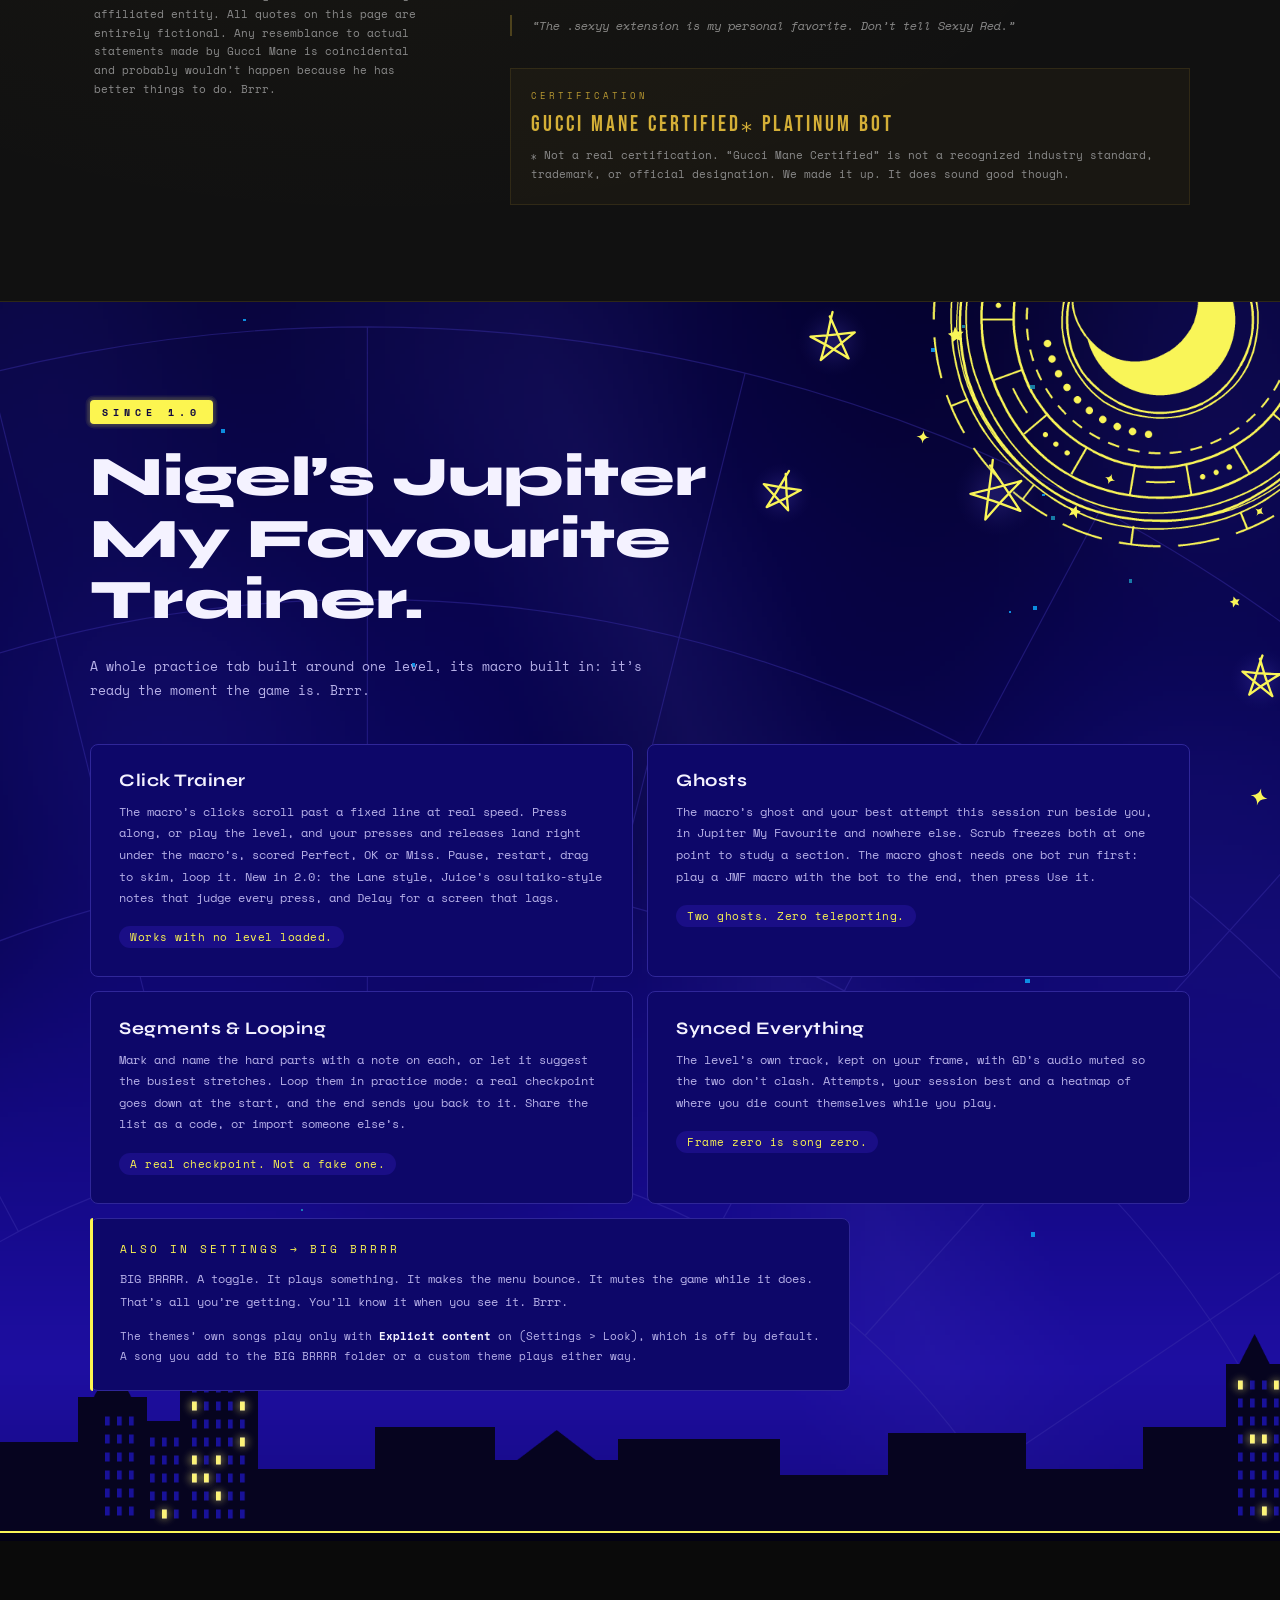
==== commit 1bb42683: "Site: GucciBot 2.0.1 (version, both files' sizes and SHA-256s, the changelog entry) - The Download b" ====
--- a/index.html
+++ b/index.html
@@ -316,7 +316,7 @@
     <div class="reveal" style="margin-top:3rem;border:1px solid rgba(234,88,12,0.3);padding:1.75rem;background:rgba(234,88,12,0.04);max-width:760px">
       <div style="font-size:0.55rem;letter-spacing:3px;text-transform:uppercase;color:var(--orange);margin-bottom:.75rem">Straight Up: Where It&rsquo;s At</div>
       <p style="font-size:0.75rem;color:#888;line-height:1.9;margin-bottom:.75rem">Pathfinder&rsquo;s default engine is <strong style="color:#cfcfcf">Absense&rsquo;s pathfinder, by Absent</strong>, ported in whole: a search, and by far the stronger engine. In Claude&rsquo;s test runs it has beaten all 22 of RobTop&rsquo;s main levels from a cold start (Deadlocked on an online copy of it), each in at least one run. Some spots still take it a while, and a level that needs something it has never seen can still stop it. The planning tools on top of it (the level map, the planned route, and Follow the planned route, off until you switch it on) are still experimental. <strong style="color:#cfcfcf">AI</strong>, the other engine, is new and early: a small network that comes with the mod, trained on human play and then on its own runs, decides each click. It&rsquo;s weak and beats very few levels.</p>
-      <p style="font-size:0.75rem;color:#888;line-height:1.9">It plays in real time, right there in the level, with its progress in the corner. Start it from wherever you are, from the pause menu, or from the very beginning, and stop it whenever: it keeps the furthest run it found. Since 2.0 it runs on Mac and phones too (not tried on a device yet), without the trigger model, so levels with move and rotate triggers fail more often there. The GD 2.2091 preview doesn&rsquo;t have it yet; it comes there in 2.0.1. The old engine is still in the tab, as Classic.</p>
+      <p style="font-size:0.75rem;color:#888;line-height:1.9">It plays in real time, right there in the level, with its progress in the corner. Start it from wherever you are, from the pause menu, or from the very beginning, and stop it whenever: it keeps the furthest run it found. Since 2.0 it runs on Mac and phones too (not tried on a device yet), without the trigger model, so levels with move and rotate triggers fail more often there. The GD 2.2091 preview doesn&rsquo;t have it yet; it comes there in 2.1. The old engine is still in the tab, as Classic.</p>
     </div>
   </div>
 </section>
@@ -1047,7 +1047,7 @@
 
       <div style="background:var(--near-black);padding:1.75rem 2rem">
         <div style="font-family:'Syne',sans-serif;font-weight:700;font-size:0.9rem;color:var(--white);margin-bottom:.75rem">Can I use GucciBot on a Mac?</div>
-        <div style="font-size:0.75rem;color:#888;line-height:1.8">Yes. Apple silicon Macs (M1 and newer) since 2.0.0-beta.3, and Intel Macs since 2.0, though nobody has run it on an Intel Mac yet, so tell us how it goes. GucciBot runs on macOS, iOS and Android as well as Windows, all from the same download &mdash; still lightly tested on those three, so if something&rsquo;s off, open an issue. Rendering and Video Mode work on Windows and Mac (not tried on a Mac yet); phones don&rsquo;t have them yet. The Pathfinder runs on every GD 2.2081 platform (not tried on a Mac or a phone yet) but is at its best on Windows, and tick rates under 162 TPS (those run at 240 elsewhere) still need Windows. On a phone, the menu opens from the GucciBot button in the pause menu, fills the screen and scrolls when you drag it. On a Mac, Option opens it. On GD 2.2091 there&rsquo;s a Windows preview; Mac and Android on 2.2091 come in 2.0.1, iPhone and iPad later. Nigelx1 got asked really nicely.</div>
+        <div style="font-size:0.75rem;color:#888;line-height:1.8">Yes. Apple silicon Macs (M1 and newer) since 2.0.0-beta.3, and Intel Macs since 2.0, though nobody has run it on an Intel Mac yet, so tell us how it goes. GucciBot runs on macOS, iOS and Android as well as Windows, all from the same download &mdash; still lightly tested on those three, so if something&rsquo;s off, open an issue. Rendering and Video Mode work on Windows and Mac (not tried on a Mac yet); phones don&rsquo;t have them yet. The Pathfinder runs on every GD 2.2081 platform (not tried on a Mac or a phone yet) but is at its best on Windows, and tick rates under 162 TPS (those run at 240 elsewhere) still need Windows. On a phone, the menu opens from the GucciBot button in the pause menu, fills the screen and scrolls when you drag it. On a Mac, Option opens it. On GD 2.2091 there&rsquo;s a Windows preview; Mac and Android on 2.2091 come in 2.1, iPhone and iPad later. Nigelx1 got asked really nicely.</div>
       </div>
 
       <div style="background:var(--near-black);padding:1.75rem 2rem">
@@ -1077,7 +1077,7 @@
 
       <div style="background:var(--near-black);padding:1.75rem 2rem">
         <div style="font-family:'Syne',sans-serif;font-weight:700;font-size:0.9rem;color:var(--white);margin-bottom:.75rem">What&rsquo;s actually new?</div>
-        <div style="font-size:0.75rem;color:#888;line-height:1.8">Current version is <strong style="color:var(--gold)">2.0.0</strong>, the full release, with a Windows preview for GD 2.2091 on the same release. Full release history, every version, lives on the <a href="/changelog/" style="color:var(--gold)">Changelog</a> page now instead of one line here that gets overwritten every bump.</div>
+        <div style="font-size:0.75rem;color:#888;line-height:1.8">Current version is <strong style="color:var(--gold)">2.0.1</strong>, with a Windows preview for GD 2.2091 on the same release. Full release history, every version, lives on the <a href="/changelog/" style="color:var(--gold)">Changelog</a> page now instead of one line here that gets overwritten every bump.</div>
       </div>
 
       <div style="background:var(--near-black);padding:1.75rem 2rem">
@@ -1087,7 +1087,7 @@
 
       <div style="background:var(--near-black);padding:1.75rem 2rem">
         <div style="font-family:'Syne',sans-serif;font-weight:700;font-size:0.9rem;color:var(--white);margin-bottom:.75rem">Will there be a GucciBot 2.0?</div>
-        <div style="font-size:0.75rem;color:#888;line-height:1.8">You&rsquo;re looking at it. 2.0 is out (2.0.0), and 2.0.1 is next: the Pathfinder, tick rates under 162 TPS, TPS changes inside a macro and High TPS precision on GD 2.2091, and GucciBot for GD 2.2091 on Mac and Android. The <a href="/changelog/" style="color:var(--gold)">Changelog</a> has what every version added. Clearly the answer to &ldquo;are we finished&rdquo; is never actually yes. That is growth. That is the drip mentality. Brrr.</div>
+        <div style="font-size:0.75rem;color:#888;line-height:1.8">You&rsquo;re looking at it. 2.0 is out (now at 2.0.1), and 2.1 is next: the Pathfinder, tick rates under 162 TPS, TPS changes inside a macro and High TPS precision on GD 2.2091, and GucciBot for GD 2.2091 on Mac and Android. The <a href="/changelog/" style="color:var(--gold)">Changelog</a> has what every version added. Clearly the answer to &ldquo;are we finished&rdquo; is never actually yes. That is growth. That is the drip mentality. Brrr.</div>
       </div>
     </div>
   </div>
@@ -1105,9 +1105,9 @@
 <!-- DOWNLOAD
      Two files on one release: nigelx1.guccibot2208.geode (GD 2.2081, Geode 5,
      every platform) and nigelx1.guccibot2209.geode (the GD 2.2091 preview,
-     Geode 6.0.0-beta.1 or later, Windows only). The button opens the release
+     Geode 6.0.0 or later, Windows only). The button opens the release
      page, where both are. The version, both sizes and both SHA-256s below are
-     2.0.0's and must match the files on the release (gh release download, then
+     2.0.1's and must match the files on the release (gh release download, then
      sha256sum): change all of them with every release, for both files.
      Every control here is a real <a> or <button>, so none of them starts the
      click gag (guccibot.js). -->
@@ -1119,7 +1119,7 @@
       <p class="download-sub">GD 2.2081 + Geode 5 &nbsp;·&nbsp; GD 2.2091 + Geode 6 (Windows preview) &nbsp;·&nbsp; Free &nbsp;·&nbsp; Brrr.</p>
       <div class="download-btn-wrap">
         <a href="https://github.com/Nigelx1/GucciBot/releases/latest" class="btn-download">
-          <span>↓ &nbsp; Download on GitHub</span> <span class="nowrap">2.0.0</span>
+          <span>↓ &nbsp; Download on GitHub</span> <span class="nowrap">2.0.1</span>
         </a>
       </div>
       <p class="dl-file"><span><code>nigelx1.guccibot2208.geode</code></span><span class="sep" aria-hidden="true">&middot;</span><span>227 MB</span><span class="sep" aria-hidden="true">&middot;</span><span>GD 2.2081, every platform</span></p>
@@ -1132,9 +1132,9 @@
       <p>Same GucciBot, built for two Geometry Dash versions. Take the one for your game, and keep <strong>only that one</strong> in your mods folder.</p>
       <ul class="dl-which-list">
         <li><strong>GD 2.2081</strong> with Geode 5.10.1 or a later 5.x: <code>nigelx1.guccibot2208.geode</code>. Windows, Mac, iPhone, iPad and Android.</li>
-        <li><strong>GD 2.2091</strong> with Geode 6.0.0-beta.1 or later: <code>nigelx1.guccibot2209.geode</code>, the preview. Windows only, with everything but the Pathfinder, tick rates under 162 TPS, TPS changes inside a macro and High TPS precision, which come in 2.0.1. 240 TPS and any rate from 162 TPS up work.</li>
+        <li><strong>GD 2.2091</strong> with Geode 6.0.0 or later: <code>nigelx1.guccibot2209.geode</code>, the preview. Windows only, with everything but the Pathfinder, tick rates under 162 TPS, TPS changes inside a macro and High TPS precision, which come in 2.1. 240 TPS and any rate from 162 TPS up work.</li>
       </ul>
-      <p class="dl-note"><strong>Not sure?</strong> Geode&rsquo;s mod list shows Geode&rsquo;s own version: Geode 5 means GD 2.2081, Geode 6 means GD 2.2091. On a Geode 6 alpha the preview won&rsquo;t load: update Geode to 6.0.0-beta.1 or later first. Geode 6.0.0-beta.2 passes Geode&rsquo;s own version check for the preview file, but we haven&rsquo;t run the preview on beta.2 yet.</p>
+      <p class="dl-note"><strong>Not sure?</strong> Geode&rsquo;s mod list shows Geode&rsquo;s own version: Geode 5 means GD 2.2081, Geode 6 means GD 2.2091. On a Geode 6 beta or alpha the preview won&rsquo;t load: update Geode to 6.0.0 or later first.</p>
       <p class="dl-note"><strong>Picked the other GD&rsquo;s file?</strong> Geode first says the mod &ldquo;can not be installed&rdquo;: press <strong>OK</strong>, then <strong>Cancel</strong> on the next box. <strong>Replace</strong> there would delete your working GucciBot and put in one that won&rsquo;t load. If GucciBot wasn&rsquo;t installed yet, Geode 6 may install the wrong file anyway after <strong>OK</strong>; it then shows as Outdated: delete it from the mods folder and install the right one.</p>
     </div>
 
@@ -1149,7 +1149,7 @@
       <div class="dl-panel" id="dl-windows" role="tabpanel" aria-labelledby="dl-tab-windows">
         <h3 class="dl-panel-title">Windows</h3>
         <ol class="dl-steps">
-          <li><span>Get <strong>Geode</strong> with its Windows installer from <a href="https://geode-sdk.org/install">geode-sdk.org</a>. Already have it? Skip this. For the GD 2.2091 preview you need <strong>Geode 6.0.0-beta.1 or later</strong>: its Windows installer is on <a href="https://github.com/geode-sdk/geode/releases">Geode&rsquo;s release page</a>.</span></li>
+          <li><span>Get <strong>Geode</strong> with its Windows installer from <a href="https://geode-sdk.org/install">geode-sdk.org</a>. Already have it? Skip this. For the GD 2.2091 preview you need <strong>Geode 6.0.0 or later</strong>: its Windows installer is on <a href="https://github.com/geode-sdk/geode/releases">Geode&rsquo;s release page</a>.</span></li>
           <li><span>Download the file for your GD from the release page (the button above): <code>nigelx1.guccibot2208.geode</code> for GD 2.2081, or the <code>nigelx1.guccibot2209.geode</code> preview for GD 2.2091.</span></li>
           <li><span>In Geometry Dash, open Geode&rsquo;s mod list from its button on the main menu, press the <strong>gear</strong> for Geode&rsquo;s settings, then <strong>Install From File</strong>, and pick the file. The first time, Geode shows a note about installing mods by hand instead: press <strong>OK</strong>, then <strong>Install From File</strong> again. Already have GucciBot? Press <strong>Replace</strong> when Geode asks.<span class="dl-or">Or put the file in Geode&rsquo;s mods folder yourself (delete the old GucciBot file there first): <strong>Open Mods Folder</strong> is on the same screen.</span></span></li>
           <li><span>Restart the game.</span></li>
@@ -1158,7 +1158,7 @@
           <span class="dl-open-label">Open GucciBot</span>
           Press <kbd>Left Alt</kbd>, anywhere in the game. You can change the key in Settings &gt; Keybinds.
         </div>
-        <p class="dl-note">Windows is home: the GD 2.2081 file runs everything here, the Pathfinder, rendering and Video Mode included, and gets the most testing. The GD 2.2091 preview has everything but the Pathfinder, tick rates under 162 TPS, TPS changes inside a macro and High TPS precision, which come in 2.0.1.</p>
+        <p class="dl-note">Windows is home: the GD 2.2081 file runs everything here, the Pathfinder, rendering and Video Mode included, and gets the most testing. The GD 2.2091 preview has everything but the Pathfinder, tick rates under 162 TPS, TPS changes inside a macro and High TPS precision, which come in 2.1.</p>
       </div>
 
       <div class="dl-panel" id="dl-mac" role="tabpanel" aria-labelledby="dl-tab-mac">
@@ -1174,7 +1174,7 @@
           <span class="dl-open-label">Open GucciBot</span>
           Press <kbd>Option</kbd>, or <strong>GucciBot</strong> at the bottom right of a level&rsquo;s pause menu.
         </div>
-        <p class="dl-note">Experimental on a Mac. Rendering, Video Mode and the Pathfinder work here but haven&rsquo;t been tried on a Mac yet; the Pathfinder runs without the trigger model, so levels with move and rotate triggers fail more often. Tick rates under 162 TPS (those run at 240) need Windows. GucciBot here needs GD 2.2081; the GD 2.2091 version for the Mac comes in 2.0.1. Something off? <a href="https://github.com/Nigelx1/GucciBot/issues/new/choose">Open an issue</a>.</p>
+        <p class="dl-note">Experimental on a Mac. Rendering, Video Mode and the Pathfinder work here but haven&rsquo;t been tried on a Mac yet; the Pathfinder runs without the trigger model, so levels with move and rotate triggers fail more often. Tick rates under 162 TPS (those run at 240) need Windows. GucciBot here needs GD 2.2081; the GD 2.2091 version for the Mac comes in 2.1. Something off? <a href="https://github.com/Nigelx1/GucciBot/issues/new/choose">Open an issue</a>.</p>
       </div>
 
       <div class="dl-panel" id="dl-iphone" role="tabpanel" aria-labelledby="dl-tab-iphone">
@@ -1206,7 +1206,7 @@
           <span class="dl-open-label">Open GucciBot</span>
           Pause a level and press <strong>GucciBot</strong> in the bottom-right corner of the pause menu. The menu fills the screen; drag it to scroll.
         </div>
-        <p class="dl-note">Experimental, though the Android build has run on a phone. Rendering and Video Mode need Windows or a Mac for now. The Pathfinder runs without the trigger model (not tried on a device yet), so levels with move and rotate triggers fail more often; tick rates under 162 TPS (those run at 240) need Windows. GucciBot here needs GD 2.2081; the GD 2.2091 version for Android comes in 2.0.1. Something off? <a href="https://github.com/Nigelx1/GucciBot/issues/new/choose">Open an issue</a>.</p>
+        <p class="dl-note">Experimental, though the Android build has run on a phone. Rendering and Video Mode need Windows or a Mac for now. The Pathfinder runs without the trigger model (not tried on a device yet), so levels with move and rotate triggers fail more often; tick rates under 162 TPS (those run at 240) need Windows. GucciBot here needs GD 2.2081; the GD 2.2091 version for Android comes in 2.1. Something off? <a href="https://github.com/Nigelx1/GucciBot/issues/new/choose">Open an issue</a>.</p>
       </div>
 
       <p class="dl-standdown"><strong>Running ToastyReplay Lite, Silicate or Antic&rsquo;s Counter?</strong> Turn it off first. GucciBot stands down while any of them is enabled, and says why.</p>
@@ -1217,7 +1217,7 @@
     <div class="dl-facts reveal">
       <div class="dl-fact">
         <div class="dl-fact-label">Version</div>
-        <div class="dl-fact-value">2.0.0</div>
+        <div class="dl-fact-value">2.0.1</div>
         <div class="dl-fact-sub">The newest release. <a href="/changelog/" style="white-space:nowrap">What&rsquo;s new</a></div>
       </div>
       <div class="dl-fact">
@@ -1228,7 +1228,7 @@
       <div class="dl-fact">
         <div class="dl-fact-label">Needs</div>
         <div class="dl-fact-value">GD 2.2081 or 2.2091</div>
-        <div class="dl-fact-sub">Geode 5.10.1 or a later 5.x, or Geode 6.0.0-beta.1 or later for the preview</div>
+        <div class="dl-fact-sub">Geode 5.10.1 or a later 5.x, or Geode 6.0.0 or later for the preview</div>
       </div>
       <div class="dl-fact">
         <div class="dl-fact-label">Format</div>
@@ -1241,10 +1241,10 @@
       <div class="dl-row">
         <dt>SHA-256</dt>
         <dd>
-          <span class="dl-hash-label">GD 2.2081 file, 237,522,476 bytes</span>
-          <button type="button" class="dl-copy dl-hash" data-copy="acb0b0c145bde82f6d45068bad6cd1b702fed93b041666cfd3d42fb6f3d9a586" aria-label="Copy the SHA-256 of nigelx1.guccibot2208.geode"><code>acb0b0c145bde82f6d45068bad6cd1b702fed93b041666cfd3d42fb6f3d9a586</code><span class="dl-copy-hint" aria-live="polite">Copy</span></button>
-          <span class="dl-hash-label">GD 2.2091 preview, 239,162,888 bytes</span>
-          <button type="button" class="dl-copy dl-hash" data-copy="3bd29a9afc4fd905ad6a6c31695154e3231bea0b9f65ea02c333001523aeed64" aria-label="Copy the SHA-256 of nigelx1.guccibot2209.geode"><code>3bd29a9afc4fd905ad6a6c31695154e3231bea0b9f65ea02c333001523aeed64</code><span class="dl-copy-hint" aria-live="polite">Copy</span></button>
+          <span class="dl-hash-label">GD 2.2081 file, 237,989,197 bytes</span>
+          <button type="button" class="dl-copy dl-hash" data-copy="8b2927eb1e00a4c06b4a9bdddb273cbcc62a7ce6809c4dd67ce040488ca36302" aria-label="Copy the SHA-256 of nigelx1.guccibot2208.geode"><code>8b2927eb1e00a4c06b4a9bdddb273cbcc62a7ce6809c4dd67ce040488ca36302</code><span class="dl-copy-hint" aria-live="polite">Copy</span></button>
+          <span class="dl-hash-label">GD 2.2091 preview, 239,528,908 bytes</span>
+          <button type="button" class="dl-copy dl-hash" data-copy="f702784ceb6efd49b88d3d8b4bf90ab5b559758496fda211e3c72c3685e7ad39" aria-label="Copy the SHA-256 of nigelx1.guccibot2209.geode"><code>f702784ceb6efd49b88d3d8b4bf90ab5b559758496fda211e3c72c3685e7ad39</code><span class="dl-copy-hint" aria-live="polite">Copy</span></button>
           <div class="dl-check">
             <span class="dl-check-label">Check your copy against it</span>
             <span class="dl-check-row"><span class="dl-check-os">Windows</span><button type="button" class="dl-copy dl-cmd" data-copy="certutil -hashfile nigelx1.guccibot2208.geode SHA256"><code>certutil -hashfile nigelx1.guccibot2208.geode SHA256</code><span class="dl-copy-hint" aria-live="polite">Copy</span></button></span>
@@ -1256,7 +1256,7 @@
       <!-- VirusTotal: both files scanned 2026-11-22 night, before the release (Nigel's call). -->
       <div class="dl-row">
         <dt>VirusTotal</dt>
-        <dd>GD 2.2081 file: <a href="https://www.virustotal.com/gui/file/acb0b0c145bde82f6d45068bad6cd1b702fed93b041666cfd3d42fb6f3d9a586">0 of 62 engines</a>. GD 2.2091 preview: <a href="https://www.virustotal.com/gui/file/3bd29a9afc4fd905ad6a6c31695154e3231bea0b9f65ea02c333001523aeed64">0 of 65 engines</a>.</dd>
+        <dd>Done for 2.0.0&rsquo;s files: <a href="https://www.virustotal.com/gui/file/acb0b0c145bde82f6d45068bad6cd1b702fed93b041666cfd3d42fb6f3d9a586">0 of 62 engines</a> (GD 2.2081) and <a href="https://www.virustotal.com/gui/file/3bd29a9afc4fd905ad6a6c31695154e3231bea0b9f65ea02c333001523aeed64">0 of 65 engines</a> (GD 2.2091 preview), on <a href="https://github.com/Nigelx1/GucciBot/releases/tag/v2.0.0">the 2.0.0 release</a>. Patch releases like 2.0.1 aren&rsquo;t scanned separately.</dd>
       </div>
       <div class="dl-row">
         <dt>Inside</dt>
@@ -1297,7 +1297,7 @@
       <div class="credit-card" style="border-color:rgba(212,175,55,0.3)">
         <div class="credit-role" style="opacity:1">The Frame-Window Analyzer</div>
         <div class="credit-name" style="color:var(--gold)">anticroom</div>
-        <div class="credit-desc">Calculate, as of 1.8, <em>is</em> anticroom’s analyzer. anticroom rewrote the frame-window system for Silicate, sent the source over, and it was ported in near-verbatim to replace GucciBot’s own — the headline feature of the release is anticroom’s work, measuring every click where ours gave up on the hard ones. Sub-tick CBF recording and the render intro card in 2.alpha.3 are anticroom’s too. Before that anticroom sent GucciBot’s first outside pull request, a real 7-fix accuracy pass plus a Geode SDK bump. Also one of ToastyReplay’s own devs.</div>
+        <div class="credit-desc">Calculate, as of 1.8, <em>is</em> anticroom’s analyzer: a rewrite of the frame-window system for Silicate, sent over as source and ported in near-verbatim to replace GucciBot’s own. The headline feature of the release is anticroom’s work, measuring every click where ours gave up on the hard ones. Sub-tick CBF recording and the render intro card in 2.alpha.3 are anticroom’s too. Before that came GucciBot’s first outside pull request, a real 7-fix accuracy pass plus a Geode SDK bump. Also one of ToastyReplay’s own devs.</div>
       </div>
       <div class="credit-card">
         <div class="credit-role">Tester &amp; Feature Help</div>
@@ -1317,7 +1317,7 @@
       <div class="credit-card">
         <div class="credit-role">Pathfinder &amp; Assistant Access</div>
         <div class="credit-name">Absent</div>
-        <div class="credit-desc">Built Absense, another bot on top of Silicate. Pathfinder&rsquo;s default engine is Absent&rsquo;s &mdash; Absense&rsquo;s pathfinder, look-ahead and all, ported in whole. The in-game assistant server, Check Macro, Replace All, the respawn timer and the black orb autoclicker loop are Absent&rsquo;s ideas too, worked out again here from Absent&rsquo;s source. Absent should get said so.</div>
+        <div class="credit-desc">Built Absense, another bot on top of Silicate. Pathfinder&rsquo;s default engine is Absent&rsquo;s &mdash; Absense&rsquo;s pathfinder, look-ahead and all, ported in whole. The in-game assistant server, Check Macro, Replace All, the respawn timer and the black orb autoclicker loop are Absent&rsquo;s ideas too, worked out again here from Absent&rsquo;s source. That deserves saying.</div>
       </div>
       <div class="credit-card">
         <div class="credit-role">Open-Source Click Indicators</div>
